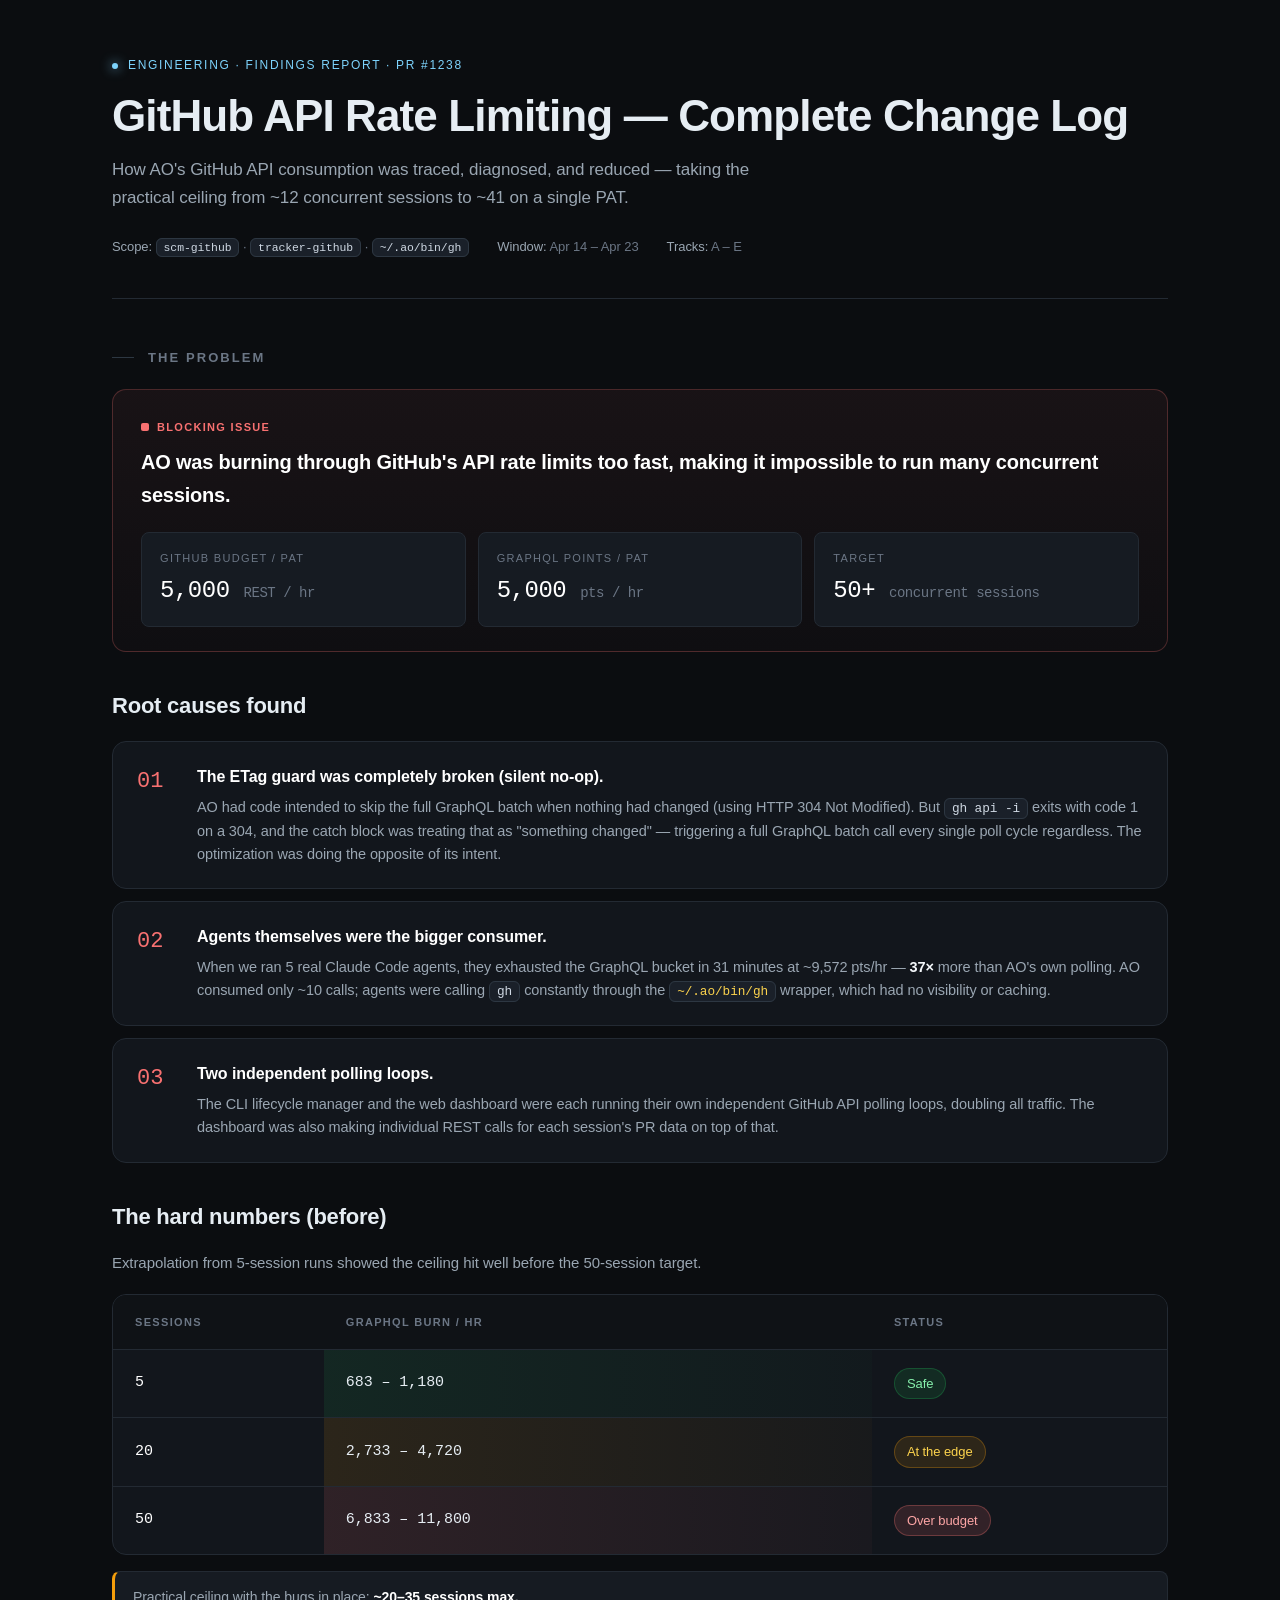
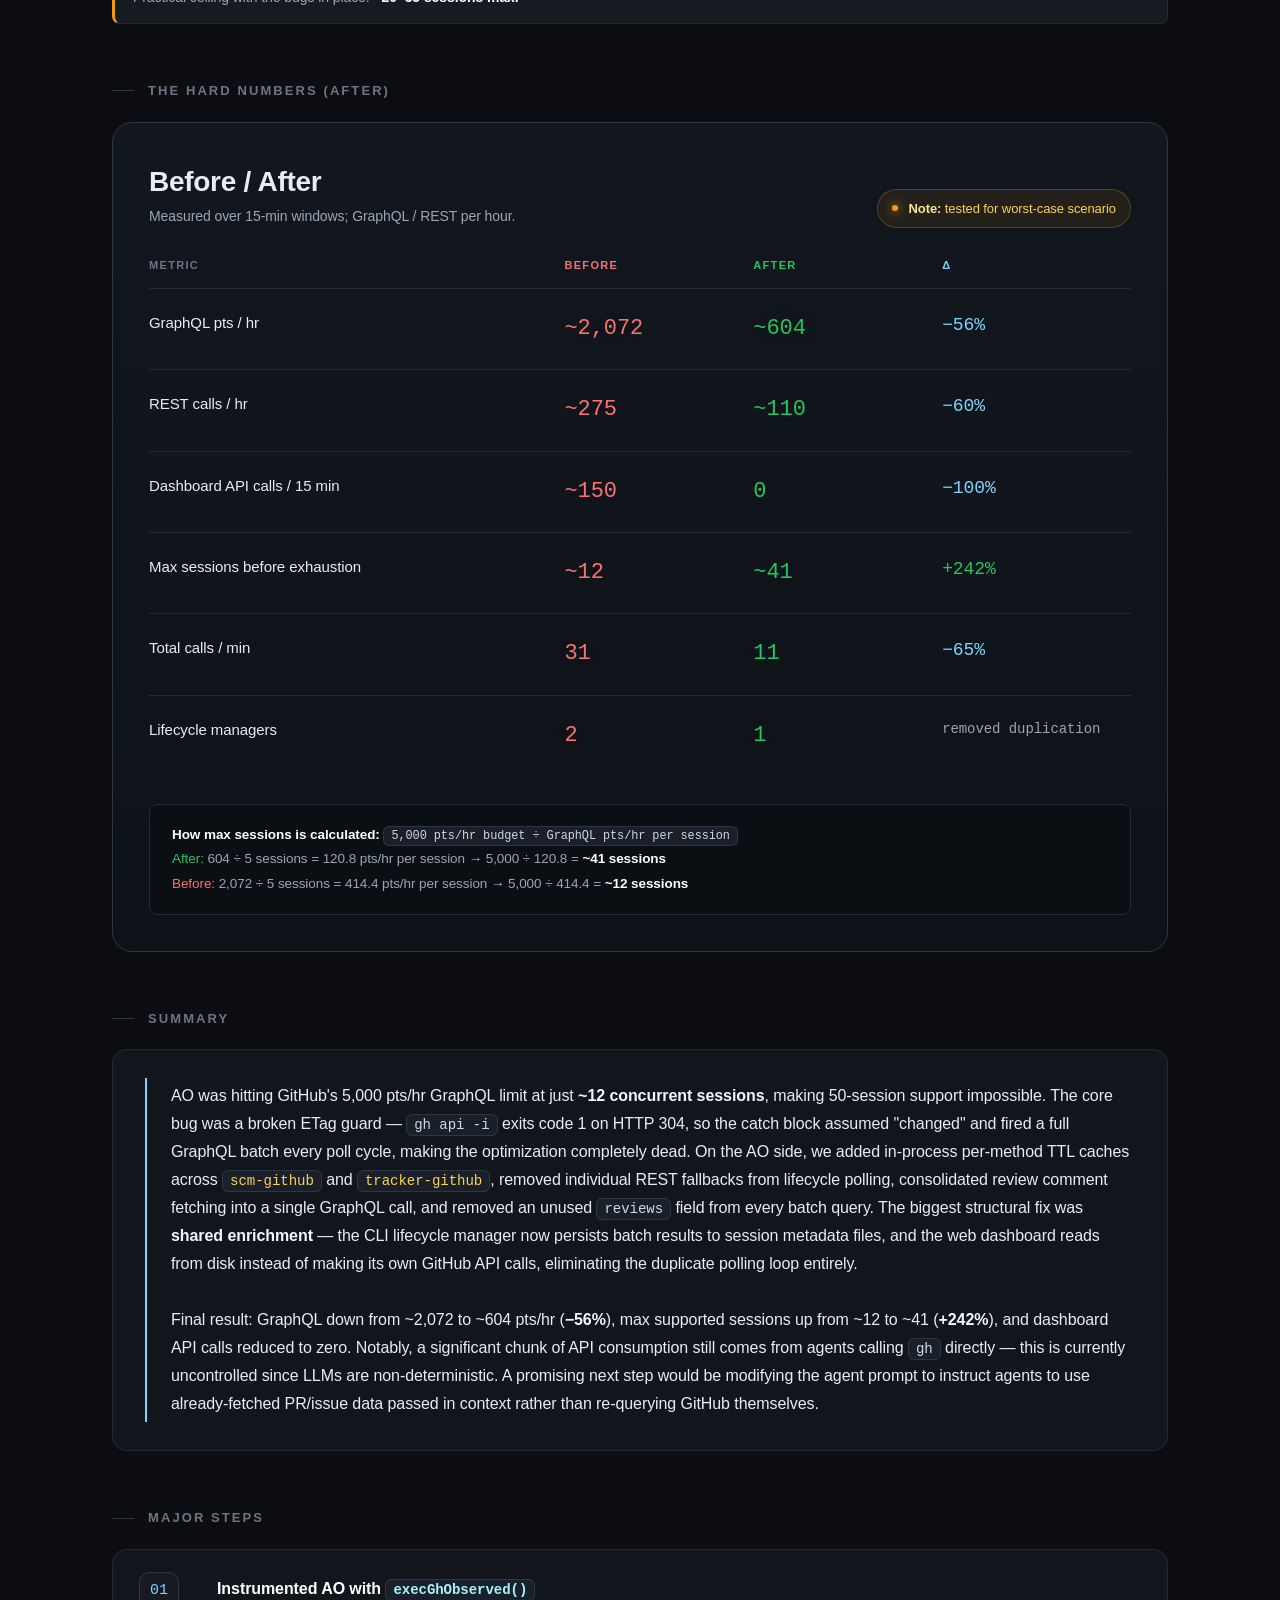
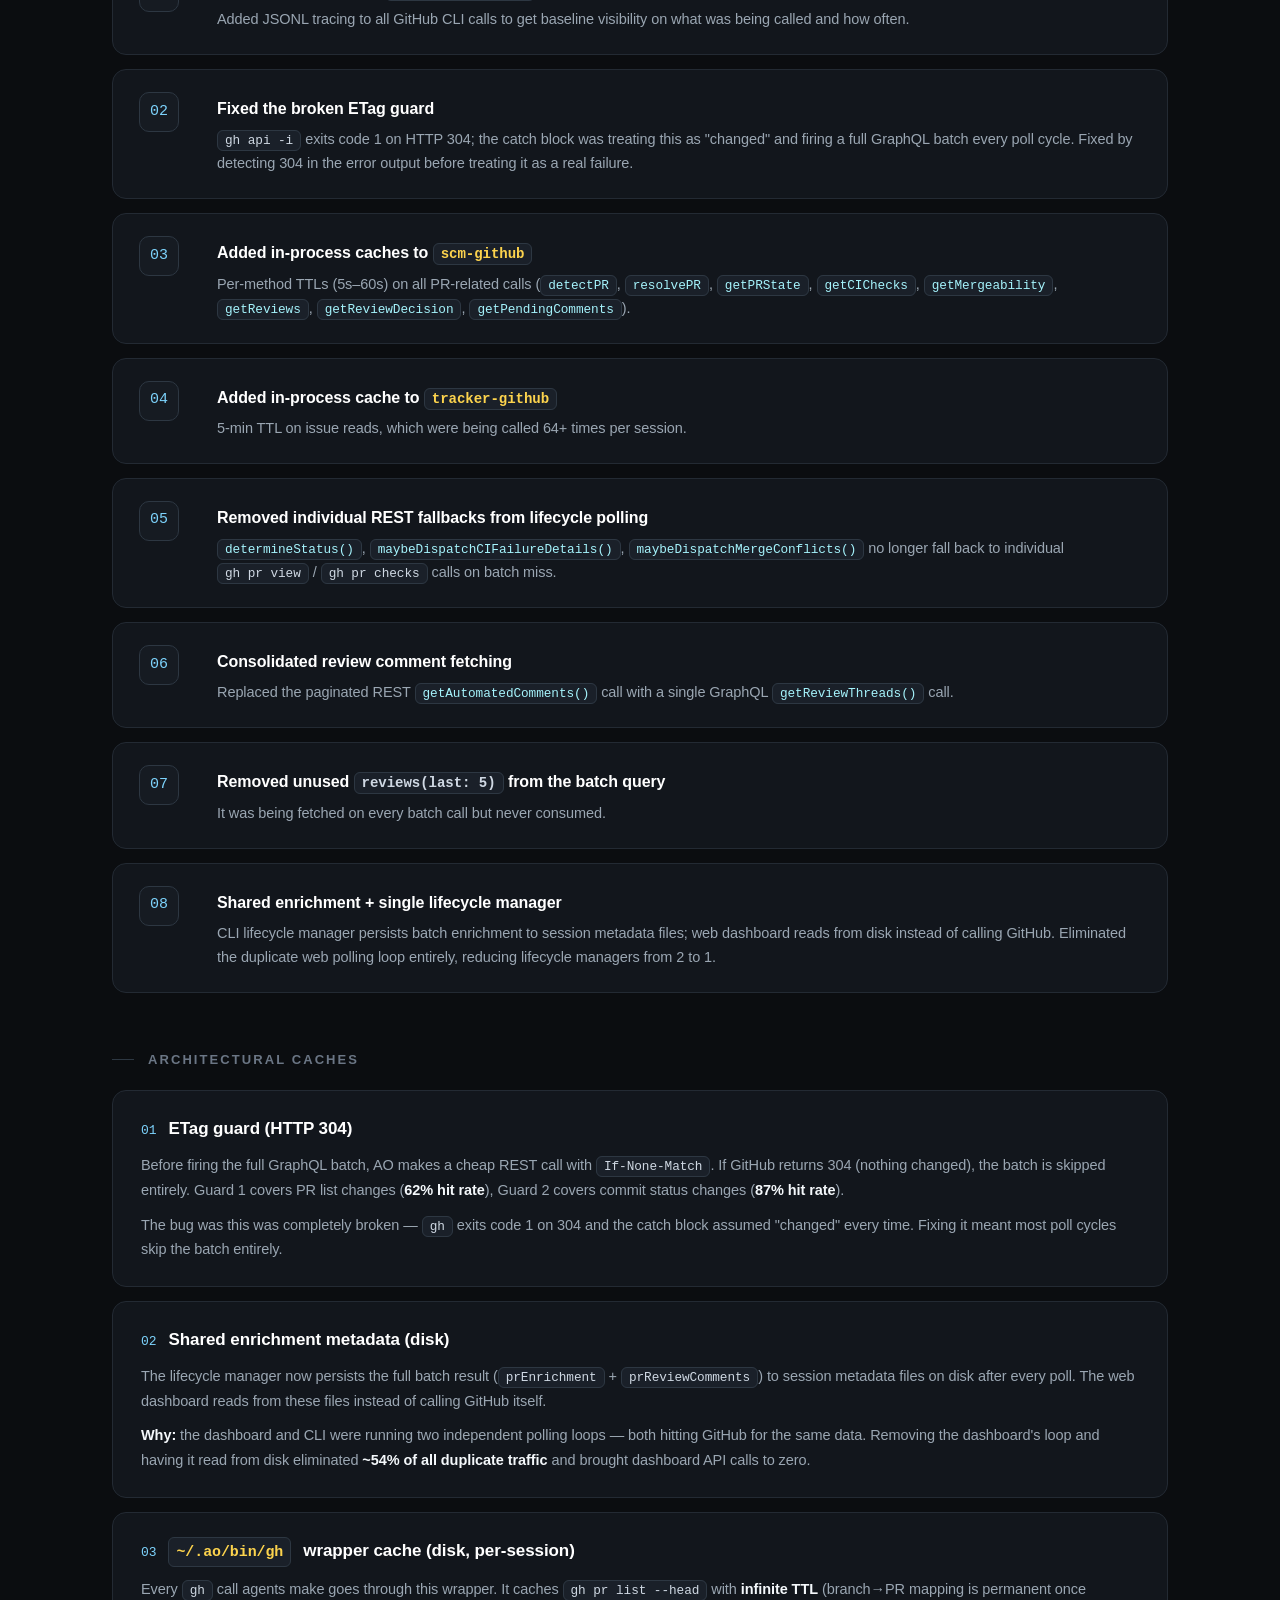
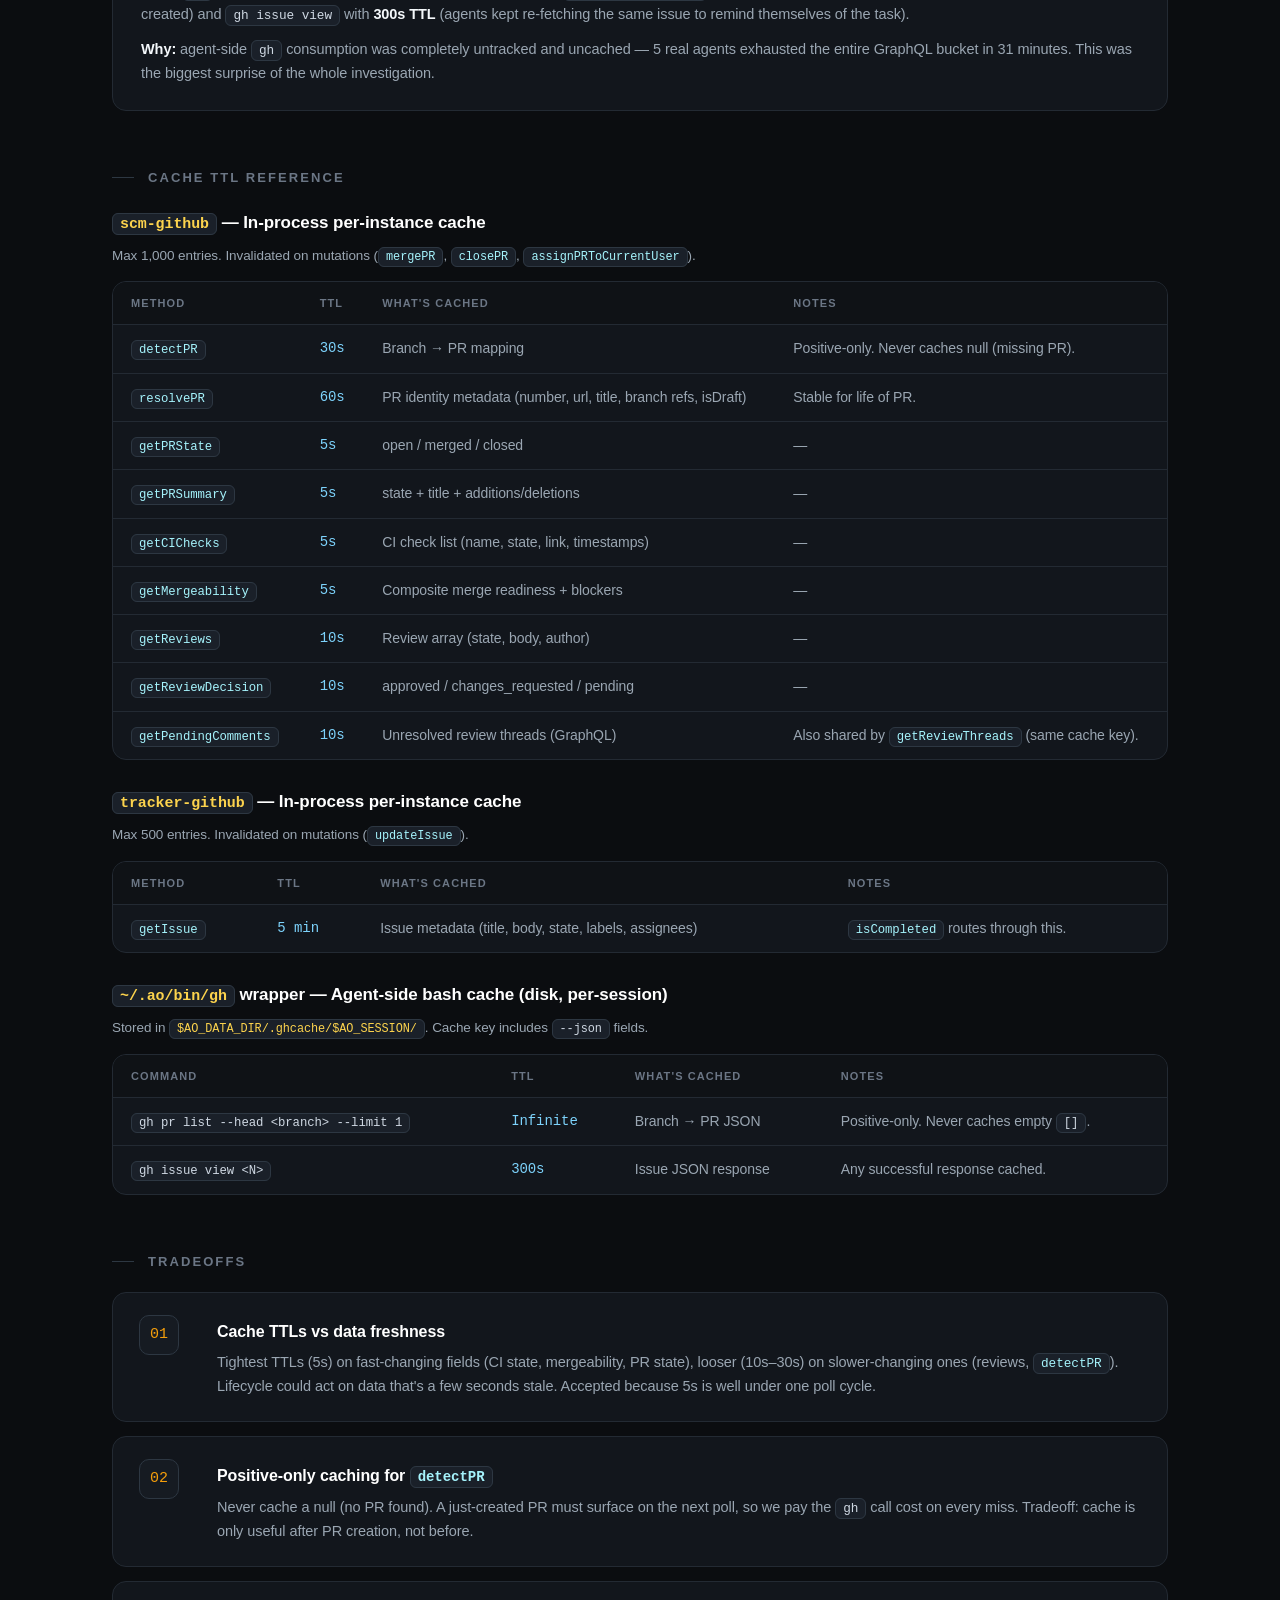
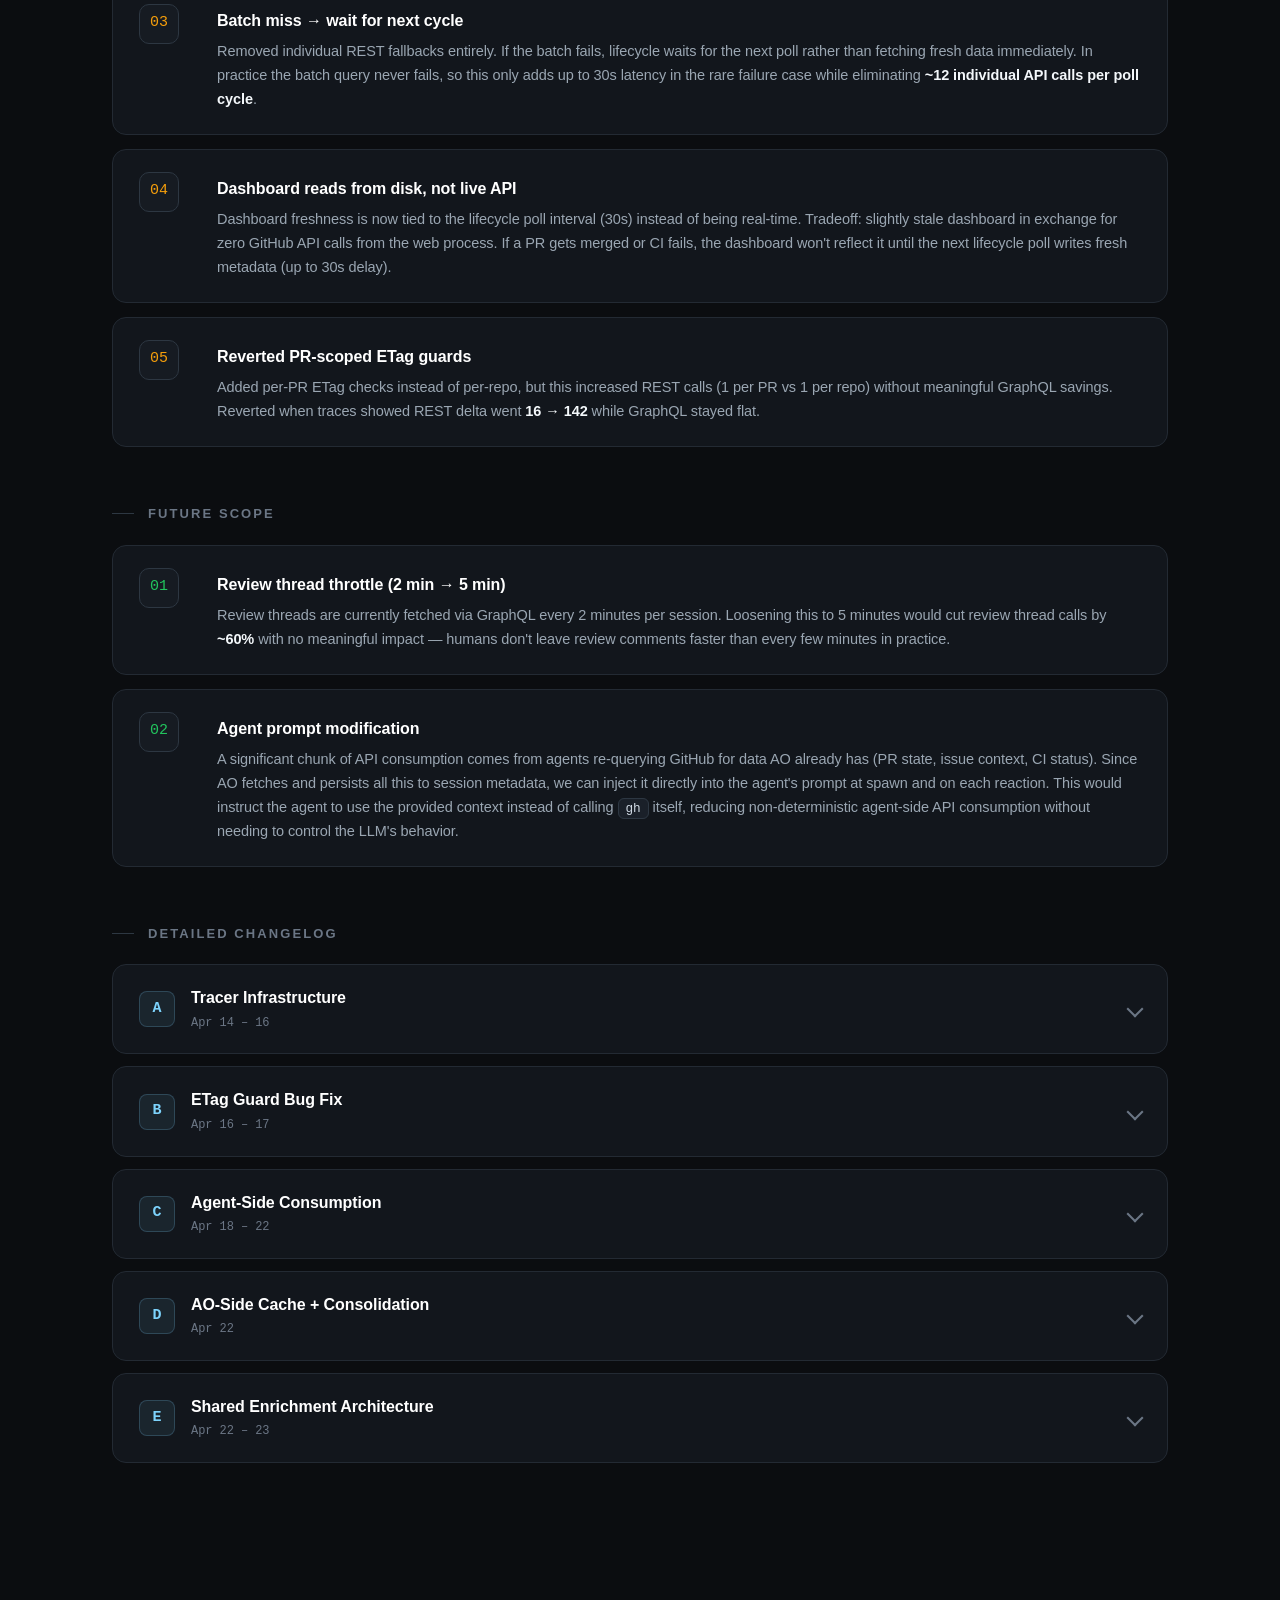
==== index.html @ 34c493cd "first blog-1" ====
<!DOCTYPE html>
<html>
<head>
  <meta charset="utf-8">
  <title>GitHub API Rate Limiting — Complete Change Log (PR #1238)</title>
  <style>
    * { margin: 0; padding: 0; box-sizing: border-box; }
    body { background: #0b0d10; display: flex; align-items: center; justify-content: center; min-height: 100vh; font-family: -apple-system, BlinkMacSystemFont, sans-serif; }
    #__bundler_loading { position: fixed; bottom: 20px; right: 20px; font: 13px/1.4 -apple-system, BlinkMacSystemFont, sans-serif; color: #666; background: #fff; padding: 8px 14px; border-radius: 8px; box-shadow: 0 1px 4px rgba(0,0,0,0.12); z-index: 10000; }
    #__bundler_thumbnail { position: fixed; inset: 0; width: 100%; height: 100%; display: flex; align-items: center; justify-content: center; background: #0b0d10; z-index: 9999; }
    #__bundler_thumbnail svg { width: 100%; height: 100%; object-fit: contain; }
    #__bundler_placeholder { color: #999; font-size: 14px; }
  </style>
  <noscript>
    <style>#__bundler_loading { display: none; }</style>
    <div style="position:fixed;bottom:12px;left:12px;font:13px/1.4 -apple-system,BlinkMacSystemFont,sans-serif;color:#999;background:rgba(255,255,255,0.9);padding:6px 12px;border-radius:6px;box-shadow:0 1px 4px rgba(0,0,0,0.08);z-index:10000;">
      This page requires JavaScript to display.
    </div>
  </noscript>
</head>
<body>
  <div id="__bundler_thumbnail">
  <svg viewBox="0 0 1200 800" xmlns="http://www.w3.org/2000/svg">
    <rect width="1200" height="800" fill="#0b0d10"></rect>
    <g transform="translate(600 400)">
      <circle r="160" fill="none" stroke="#7dd3fc" stroke-width="3" opacity="0.35"></circle>
      <circle r="110" fill="none" stroke="#7dd3fc" stroke-width="3" opacity="0.6"></circle>
      <text x="0" y="-10" text-anchor="middle" font-family="ui-monospace, monospace" font-size="52" fill="#f87171" font-weight="600">2,072</text>
      <text x="0" y="20" text-anchor="middle" font-family="ui-monospace, monospace" font-size="18" fill="#9aa6b2">→</text>
      <text x="0" y="60" text-anchor="middle" font-family="ui-monospace, monospace" font-size="52" fill="#22c55e" font-weight="600">604</text>
    </g>
  </svg>
</div>
  <div id="__bundler_loading">Unpacking...</div>

  <script>
    
document.addEventListener('DOMContentLoaded', async function() {
  const loading = document.getElementById('__bundler_loading');
  function setStatus(msg) { if (loading) loading.textContent = msg; }

  // Error sink persists across replaceWith since it's on window, not the DOM.
  window.addEventListener('error', function(e) {
    var p = document.body || document.documentElement;
    var d = document.getElementById('__bundler_err') || p.appendChild(document.createElement('div'));
    d.id = '__bundler_err';
    d.style.cssText = 'position:fixed;bottom:12px;left:12px;right:12px;font:12px/1.4 ui-monospace,monospace;background:#2a1215;color:#ff8a80;padding:10px 14px;border-radius:8px;border:1px solid #5c2b2e;z-index:99999;white-space:pre-wrap;max-height:40vh;overflow:auto';
    d.textContent = (d.textContent ? d.textContent + String.fromCharCode(10) : '') +
      '[bundle] ' + (e.message || e.type) +
      (e.filename ? ' (' + e.filename.slice(0, 60) + ':' + e.lineno + ')' : '');
  }, true);

  try {
    const manifestEl = document.querySelector('script[type="__bundler/manifest"]');
    const templateEl = document.querySelector('script[type="__bundler/template"]');
    if (!manifestEl || !templateEl) {
      setStatus('Error: missing bundle data');
      console.error('[bundler] Missing script tags — manifestEl:', !!manifestEl, 'templateEl:', !!templateEl);
      return;
    }

    const manifest = JSON.parse(manifestEl.textContent);
    let template = JSON.parse(templateEl.textContent);

    const uuids = Object.keys(manifest);
    setStatus('Unpacking ' + uuids.length + ' assets...');

    const blobUrls = {};
    await Promise.all(uuids.map(async (uuid) => {
      const entry = manifest[uuid];
      try {
        const binaryStr = atob(entry.data);
        const bytes = new Uint8Array(binaryStr.length);
        for (let i = 0; i < binaryStr.length; i++) bytes[i] = binaryStr.charCodeAt(i);

        let finalBytes = bytes;
        if (entry.compressed) {
          if (typeof DecompressionStream !== 'undefined') {
            const ds = new DecompressionStream('gzip');
            const writer = ds.writable.getWriter();
            const reader = ds.readable.getReader();
            writer.write(bytes);
            writer.close();
            const chunks = [];
            let totalLen = 0;
            while (true) {
              const { done, value } = await reader.read();
              if (done) break;
              chunks.push(value);
              totalLen += value.length;
            }
            finalBytes = new Uint8Array(totalLen);
            let offset = 0;
            for (const chunk of chunks) { finalBytes.set(chunk, offset); offset += chunk.length; }
          } else {
            console.warn('DecompressionStream not available, asset ' + uuid + ' may not render');
          }
        }

        blobUrls[uuid] = URL.createObjectURL(new Blob([finalBytes], { type: entry.mime }));
      } catch (err) {
        console.error('Failed to decode asset ' + uuid + ':', err);
        blobUrls[uuid] = URL.createObjectURL(new Blob([], { type: entry.mime }));
      }
    }));

    const extResEl = document.querySelector('script[type="__bundler/ext_resources"]');
    const extResources = extResEl ? JSON.parse(extResEl.textContent) : [];
    const resourceMap = {};
    for (const entry of extResources) {
      if (blobUrls[entry.uuid]) resourceMap[entry.id] = blobUrls[entry.uuid];
    }

    setStatus('Rendering...');
    for (const uuid of uuids) template = template.split(uuid).join(blobUrls[uuid]);

    // Strip integrity + crossorigin — blob URLs from a file:// document inherit
    // a null origin, so crossorigin forces a CORS fetch that SRI then rejects.
    // The manifest bytes are ours; SRI protects against CDN compromise, not this.
    template = template.replace(/\s+integrity="[^"]*"/gi, '').replace(/\s+crossorigin="[^"]*"/gi, '');

    const resourceScript = '<script>window.__resources = ' +
      JSON.stringify(resourceMap).split('</' + 'script>').join('<\\/' + 'script>') +
      ';</' + 'script>';
    // Inject after <head> so the DOCTYPE stays first; prepending the script
    // would push the parser into quirks mode. DOMParser always emits a <head>
    // (synthesizing one if the source HTML omitted it) but may carry
    // attributes through, so match the full opening tag. slice() rather than
    // replace() keeps us clear of $-pattern substitution in resourceScript.
    const headOpen = template.match(/<head[^>]*>/i);
    if (headOpen) {
      const i = headOpen.index + headOpen[0].length;
      template = template.slice(0, i) + resourceScript + template.slice(i);
    }

    // Parse the template and swap the root element. Scripts inserted via
    // DOMParser/replaceWith are inert per spec — re-create each with
    // createElement so they execute, awaiting onload for src scripts to
    // preserve ordering (React before ReactDOM before Babel before text/babel).
    const doc = new DOMParser().parseFromString(template, 'text/html');
    document.documentElement.replaceWith(doc.documentElement);
    const dead = Array.from(document.scripts);
    for (const old of dead) {
      const s = document.createElement('script');
      for (const a of old.attributes) s.setAttribute(a.name, a.value);
      s.textContent = old.textContent;
      // text/babel scripts with a src: fetch and inline. transformScriptTags
      // does XHR against the src, but blob:null/ from a file:// origin is
      // silently dropped. Inlining makes it a plain inline babel script,
      // which transformScriptTags handles unconditionally.
      if ((s.type === 'text/babel' || s.type === 'text/jsx') && s.src) {
        const r = await fetch(s.src);
        s.textContent = await r.text();
        s.removeAttribute('src');
      }
      const p = s.src ? new Promise(function(r) { s.onload = s.onerror = r; }) : null;
      old.replaceWith(s);
      if (p) await p;
    }
    // Babel standalone auto-transforms type=text/babel on DOMContentLoaded,
    // which fired before we swapped the document. Trigger manually if present.
    if (window.Babel && typeof window.Babel.transformScriptTags === 'function') {
      window.Babel.transformScriptTags();
    }
  } catch (err) {
    setStatus('Error unpacking: ' + err.message);
    console.error('Bundle unpack error:', err);
  }
});

  </script>

  <script type="__bundler/manifest">
{}
  </script>

  <script type="__bundler/ext_resources">
[]
  </script>

  <script type="__bundler/template">
"<!DOCTYPE html>\n<html lang=\"en\"><head>\n<meta charset=\"utf-8\">\n<meta name=\"viewport\" content=\"width=device-width, initial-scale=1\">\n<title>GitHub API Rate Limiting — Complete Change Log (PR #1238)<\u002Ftitle>\n\n<style>\n  :root {\n    --bg: #0b0d10;\n    --bg-2: #0f1216;\n    --panel: #12161c;\n    --panel-2: #161b22;\n    --line: #232a33;\n    --line-2: #2d3742;\n    --ink: #e6edf3;\n    --ink-dim: #9aa6b2;\n    --ink-faint: #6b7685;\n    --accent: #7dd3fc;          /* cool cyan for structure */\n    --accent-dim: #38bdf8;\n    --good: #22c55e;\n    --good-soft: #14532d;\n    --good-bg: rgba(34, 197, 94, 0.08);\n    --bad: #f87171;\n    --bad-soft: #7f1d1d;\n    --bad-bg: rgba(248, 113, 113, 0.08);\n    --warn: #f59e0b;\n    --radius: 14px;\n    --radius-sm: 8px;\n  }\n\n  * { box-sizing: border-box; }\n  html, body { background: var(--bg); color: var(--ink); }\n  body {\n    margin: 0;\n    font: 15px/1.65 -apple-system, BlinkMacSystemFont, \"Helvetica Neue\", Helvetica, Arial, sans-serif;\n    -webkit-font-smoothing: antialiased;\n    text-rendering: optimizeLegibility;\n    letter-spacing: -0.005em;\n  }\n\n  .mono, code, kbd, pre { font-family: ui-monospace, SFMono-Regular, \"SF Mono\", Menlo, Consolas, \"Liberation Mono\", monospace; }\n\n  /* -------- Layout -------- */\n  .wrap { max-width: 1120px; margin: 0 auto; padding: 56px 32px 96px; }\n\n  /* -------- Header -------- */\n  header.doc {\n    border-bottom: 1px solid var(--line);\n    padding-bottom: 40px;\n    margin-bottom: 48px;\n  }\n  .eyebrow {\n    font-size: 12px; letter-spacing: 0.14em; text-transform: uppercase;\n    color: var(--accent); margin-bottom: 16px;\n    display: flex; gap: 10px; align-items: center;\n  }\n  .eyebrow .dot {\n    width: 6px; height: 6px; border-radius: 50%; background: var(--accent);\n    box-shadow: 0 0 12px var(--accent);\n  }\n  h1 {\n    font-size: 44px; line-height: 1.1; margin: 0 0 16px;\n    font-weight: 600; letter-spacing: -0.02em;\n    text-wrap: balance;\n  }\n  .sub {\n    color: var(--ink-dim); font-size: 17px; max-width: 72ch;\n    text-wrap: pretty;\n  }\n  .meta-row {\n    display: flex; flex-wrap: wrap; gap: 20px 28px; margin-top: 24px;\n    font-size: 13px; color: var(--ink-faint);\n  }\n  .meta-row span b { color: var(--ink-dim); font-weight: 500; }\n\n  /* -------- Section -------- */\n  section { margin-bottom: 56px; scroll-margin-top: 24px; }\n  h2 {\n    font-size: 13px; font-weight: 600; letter-spacing: 0.16em; text-transform: uppercase;\n    color: var(--ink-faint); margin: 0 0 20px;\n    display: flex; align-items: center; gap: 14px;\n  }\n  h2::before {\n    content: \"\"; width: 22px; height: 1px; background: var(--line-2);\n  }\n  h3 {\n    font-size: 22px; font-weight: 600; margin: 0 0 12px;\n    letter-spacing: -0.01em;\n  }\n\n  .card {\n    background: var(--panel);\n    border: 1px solid var(--line);\n    border-radius: var(--radius);\n    padding: 28px 32px;\n  }\n  .card + .card { margin-top: 16px; }\n\n  p { margin: 0 0 12px; color: var(--ink); }\n  p.lead { font-size: 17px; color: var(--ink); }\n  p.dim { color: var(--ink-dim); }\n\n  /* -------- Code / pill styles -------- */\n  code {\n    background: #1a2029;\n    border: 1px solid var(--line-2);\n    color: #cfd8e3;\n    padding: 2px 7px;\n    border-radius: 6px;\n    font-size: 0.88em;\n    white-space: nowrap;\n  }\n  /* strong method-ish pill (starts with letters + parens or paths) */\n  code.pill-path { color: #fcd34d; }\n  code.pill-method { color: #a5f3fc; }\n\n  strong { color: #f4f8fb; font-weight: 600; }\n\n  /* -------- Problem card intro -------- */\n  .alert {\n    background: linear-gradient(180deg, rgba(248,113,113,0.06), rgba(248,113,113,0.02));\n    border: 1px solid rgba(248,113,113,0.25);\n    border-radius: var(--radius);\n    padding: 24px 28px;\n    margin-bottom: 20px;\n  }\n  .alert .tag {\n    display: inline-flex; align-items: center; gap: 8px;\n    font-size: 11px; letter-spacing: 0.12em; text-transform: uppercase;\n    color: var(--bad); margin-bottom: 10px; font-weight: 600;\n  }\n  .alert .tag::before {\n    content: \"\"; width: 8px; height: 8px; border-radius: 2px; background: var(--bad);\n  }\n  .alert .big { font-size: 20px; font-weight: 600; color: #fff; margin: 0; letter-spacing: -0.01em; }\n\n  .quota-row {\n    display: grid; grid-template-columns: 1fr 1fr 1fr;\n    gap: 12px; margin-top: 20px;\n  }\n  .quota {\n    background: var(--panel-2); border: 1px solid var(--line);\n    border-radius: var(--radius-sm); padding: 16px 18px;\n  }\n  .quota .k { font-size: 11px; letter-spacing: 0.12em; text-transform: uppercase; color: var(--ink-faint); }\n  .quota .v { font-family: ui-monospace, monospace; font-size: 24px; font-weight: 500; color: #fff; margin-top: 4px; letter-spacing: -0.02em; }\n\n  /* -------- Root causes -------- */\n  .causes { display: grid; gap: 12px; }\n  .cause {\n    display: grid; grid-template-columns: 40px 1fr; gap: 20px;\n    padding: 22px 24px; background: var(--panel); border: 1px solid var(--line);\n    border-radius: var(--radius);\n  }\n  .cause .num {\n    font-family: ui-monospace, monospace;\n    font-size: 22px; color: var(--bad);\n    font-weight: 500;\n  }\n  .cause h4 { margin: 0 0 6px; font-size: 16px; color: #fff; font-weight: 600; letter-spacing: -0.005em; }\n  .cause p { color: var(--ink-dim); margin: 0; font-size: 14.5px; line-height: 1.6; }\n\n  /* -------- Before-hard-numbers gradient table -------- */\n  .sessions-table {\n    width: 100%;\n    border-collapse: separate;\n    border-spacing: 0;\n    background: var(--panel);\n    border: 1px solid var(--line);\n    border-radius: var(--radius);\n    overflow: hidden;\n  }\n  .sessions-table th, .sessions-table td {\n    padding: 18px 22px; text-align: left;\n    border-bottom: 1px solid var(--line);\n  }\n  .sessions-table tr:last-child td { border-bottom: 0; }\n  .sessions-table th {\n    font-size: 11px; letter-spacing: 0.12em; text-transform: uppercase;\n    color: var(--ink-faint); font-weight: 600; background: var(--bg-2);\n  }\n  .sessions-table td { font-family: ui-monospace, monospace; font-size: 15px; }\n  .sessions-table td:first-child { color: #fff; font-weight: 500; }\n  .sessions-table .status {\n    font-family: -apple-system, \"Helvetica Neue\", Arial, sans-serif;\n    display: inline-flex; align-items: center; gap: 8px;\n    font-size: 13px; font-weight: 500;\n    padding: 4px 12px; border-radius: 999px;\n  }\n  .status.safe { background: rgba(34,197,94,0.12); color: #86efac; border: 1px solid rgba(34,197,94,0.25); }\n  .status.edge { background: rgba(245,158,11,0.12); color: #fcd34d; border: 1px solid rgba(245,158,11,0.28); }\n  .status.over { background: rgba(248,113,113,0.14); color: #fca5a5; border: 1px solid rgba(248,113,113,0.3); }\n\n  .gradient-row td:nth-child(2) {\n    position: relative;\n  }\n  .gradient-row td:nth-child(2)::before {\n    content: \"\"; position: absolute; inset: 0; opacity: 0.28;\n    pointer-events: none;\n  }\n  .gradient-row.r-safe td:nth-child(2)::before {\n    background: linear-gradient(90deg, rgba(34,197,94,0.35) 0%, rgba(34,197,94,0.08) 100%);\n  }\n  .gradient-row.r-edge td:nth-child(2)::before {\n    background: linear-gradient(90deg, rgba(245,158,11,0.4) 0%, rgba(245,158,11,0.1) 100%);\n  }\n  .gradient-row.r-over td:nth-child(2)::before {\n    background: linear-gradient(90deg, rgba(248,113,113,0.45) 0%, rgba(248,113,113,0.12) 100%);\n  }\n  .gradient-row td > span { position: relative; z-index: 1; }\n\n  .ceiling {\n    margin-top: 16px; padding: 14px 18px;\n    background: var(--panel-2); border: 1px solid var(--line);\n    border-left: 3px solid var(--warn);\n    border-radius: var(--radius-sm);\n    font-size: 14px; color: var(--ink-dim);\n  }\n  .ceiling b { color: #fff; }\n\n  /* -------- Hero metrics table -------- */\n  .hero {\n    background: linear-gradient(180deg, #12171f, #0e1218);\n    border: 1px solid var(--line-2);\n    border-radius: 20px;\n    padding: 36px;\n    position: relative;\n    overflow: hidden;\n  }\n  .hero::before {\n    content: \"\"; position: absolute;\n    top: -60%; right: -20%; width: 500px; height: 500px;\n    background: radial-gradient(circle, rgba(125,211,252,0.06), transparent 60%);\n    pointer-events: none;\n  }\n  .hero .hero-head {\n    display: flex; justify-content: space-between; align-items: flex-end;\n    flex-wrap: wrap; gap: 12px;\n    margin-bottom: 28px; position: relative;\n  }\n  .hero h3 { font-size: 28px; margin: 0; }\n  .hero .hero-sub { color: var(--ink-dim); font-size: 14px; margin: 0; }\n\n  .worst-case-note {\n    display: inline-flex; align-items: center; gap: 10px;\n    padding: 8px 14px;\n    background: rgba(245, 158, 11, 0.08);\n    border: 1px solid rgba(245, 158, 11, 0.25);\n    border-radius: 999px;\n    font-size: 13px; color: #fcd34d;\n  }\n  .worst-case-note b { color: #fde68a; font-weight: 600; }\n  .worst-case-note .wc-dot {\n    width: 6px; height: 6px; border-radius: 50%;\n    background: var(--warn); box-shadow: 0 0 10px var(--warn);\n  }\n\n  .metrics {\n    display: grid;\n    grid-template-columns: 2.2fr 1fr 1fr 1fr;\n    gap: 0;\n    position: relative;\n  }\n  .metrics .col-head {\n    font-size: 11px; letter-spacing: 0.12em; text-transform: uppercase;\n    color: var(--ink-faint); padding: 0 0 14px;\n    border-bottom: 1px solid var(--line);\n    font-weight: 600;\n  }\n  .metrics .col-head.before { color: var(--bad); }\n  .metrics .col-head.after  { color: var(--good); }\n  .metrics .col-head.delta  { color: var(--accent); }\n  .metrics .col-head.label  { color: var(--ink-faint); }\n\n  .metrics .cell {\n    padding: 22px 16px 22px 0;\n    border-bottom: 1px solid var(--line);\n    font-family: ui-monospace, monospace;\n  }\n  .metrics .cell.label {\n    font-family: -apple-system, \"Helvetica Neue\", Arial, sans-serif;\n    color: var(--ink); font-size: 15px; font-weight: 500;\n    padding-right: 24px;\n  }\n  .metrics .cell.before {\n    color: var(--bad); font-size: 22px; font-variant-numeric: tabular-nums;\n    text-shadow: 0 0 24px rgba(248,113,113,0.12);\n  }\n  .metrics .cell.after {\n    color: var(--good); font-size: 22px; font-variant-numeric: tabular-nums;\n    text-shadow: 0 0 24px rgba(34,197,94,0.12);\n  }\n  .metrics .cell.delta {\n    color: var(--accent); font-size: 18px; font-weight: 500;\n    font-variant-numeric: tabular-nums;\n  }\n  .metrics .cell.delta.up { color: var(--good); }\n  .metrics .cell.delta.down { color: var(--accent); }\n\n  .metrics .row-last .cell { border-bottom: 0; }\n\n  .calc-box {\n    margin-top: 28px;\n    background: rgba(0,0,0,0.25);\n    border: 1px solid var(--line);\n    border-radius: var(--radius-sm);\n    padding: 18px 22px;\n    font-size: 13.5px; color: var(--ink-dim);\n    line-height: 1.8;\n  }\n  .calc-box b { color: #fff; font-weight: 600; }\n  .calc-box .arrow { color: var(--accent); }\n\n  /* -------- Summary -------- */\n  .summary {\n    border-left: 2px solid var(--accent);\n    padding: 4px 0 4px 24px;\n    color: var(--ink);\n    font-size: 16px;\n    line-height: 1.75;\n  }\n\n  /* -------- Step cards -------- */\n  .steps { display: grid; gap: 14px; counter-reset: step; }\n  .step {\n    display: grid; grid-template-columns: 56px 1fr; gap: 22px;\n    background: var(--panel); border: 1px solid var(--line);\n    border-radius: var(--radius); padding: 22px 26px;\n    transition: border-color 0.15s;\n  }\n  .step:hover { border-color: var(--line-2); }\n  .step .badge {\n    counter-increment: step;\n    width: 40px; height: 40px; border-radius: 10px;\n    display: grid; place-items: center;\n    background: var(--panel-2);\n    border: 1px solid var(--line-2);\n    color: var(--accent);\n    font-family: ui-monospace, monospace;\n    font-size: 15px; font-weight: 500;\n  }\n  .step .badge::before { content: counter(step, decimal-leading-zero); }\n  .step h4 { margin: 4px 0 6px; font-size: 16px; font-weight: 600; color: #fff; letter-spacing: -0.005em; }\n  .step p { margin: 0; color: var(--ink-dim); font-size: 14.5px; line-height: 1.65; }\n\n  /* Tradeoffs variant — warning tint */\n  .steps.trade .step .badge { color: var(--warn); }\n  .steps.future .step .badge { color: var(--good); }\n\n  /* -------- Caches cards -------- */\n  .cache-grid { display: grid; gap: 14px; }\n  .cache-card {\n    background: var(--panel); border: 1px solid var(--line);\n    border-radius: var(--radius); padding: 24px 28px;\n  }\n  .cache-card h4 {\n    margin: 0 0 10px; font-size: 17px; font-weight: 600; color: #fff;\n    display: flex; gap: 12px; align-items: baseline;\n  }\n  .cache-card h4 .n {\n    font-family: ui-monospace, monospace; color: var(--accent);\n    font-size: 13px; font-weight: 500;\n  }\n  .cache-card p { color: var(--ink-dim); font-size: 14.5px; line-height: 1.7; margin: 0; }\n  .cache-card p + p { margin-top: 10px; }\n\n  /* -------- Reference tables -------- */\n  .ref-table {\n    width: 100%; border-collapse: separate; border-spacing: 0;\n    background: var(--panel); border: 1px solid var(--line);\n    border-radius: var(--radius); overflow: hidden;\n    font-size: 14px;\n  }\n  .ref-table th, .ref-table td {\n    padding: 12px 18px; text-align: left;\n    border-bottom: 1px solid var(--line);\n    vertical-align: top;\n  }\n  .ref-table tr:last-child td { border-bottom: 0; }\n  .ref-table th {\n    font-size: 11px; letter-spacing: 0.1em; text-transform: uppercase;\n    color: var(--ink-faint); font-weight: 600; background: var(--bg-2);\n  }\n  .ref-table td { color: var(--ink-dim); }\n  .ref-table td:first-child { color: #fff; }\n  .ref-table td.ttl { font-family: ui-monospace, monospace; color: var(--accent); white-space: nowrap; }\n\n  .ref-title {\n    display: flex; align-items: center; gap: 14px;\n    margin: 0 0 8px;\n  }\n  .ref-title h4 { margin: 0; font-size: 17px; font-weight: 600; color: #fff; }\n  .ref-title .hint { color: var(--ink-faint); font-size: 13px; }\n  .ref-block + .ref-block { margin-top: 28px; }\n  .ref-sub { color: var(--ink-dim); font-size: 13.5px; margin: 0 0 14px; }\n\n  /* -------- Collapsible changelog -------- */\n  .track {\n    background: var(--panel); border: 1px solid var(--line);\n    border-radius: var(--radius); overflow: hidden;\n  }\n  .track + .track { margin-top: 12px; }\n  .track summary {\n    list-style: none; cursor: pointer;\n    padding: 20px 26px;\n    display: flex; justify-content: space-between; align-items: center;\n    gap: 20px;\n    transition: background 0.15s;\n  }\n  .track summary::-webkit-details-marker { display: none; }\n  .track summary:hover { background: var(--panel-2); }\n  .track[open] summary { border-bottom: 1px solid var(--line); }\n\n  .track .t-left { display: flex; align-items: center; gap: 16px; min-width: 0; }\n  .track .letter {\n    width: 36px; height: 36px; border-radius: 8px;\n    display: grid; place-items: center;\n    background: rgba(125,211,252,0.08);\n    border: 1px solid rgba(125,211,252,0.2);\n    color: var(--accent);\n    font-family: ui-monospace, monospace; font-size: 15px; font-weight: 600;\n  }\n  .track .t-title { font-size: 16px; font-weight: 600; color: #fff; }\n  .track .t-date { font-family: ui-monospace, monospace; font-size: 12px; color: var(--ink-faint); margin-top: 2px; }\n  .track .caret {\n    width: 12px; height: 12px; border-right: 2px solid var(--ink-faint);\n    border-bottom: 2px solid var(--ink-faint); transform: rotate(45deg);\n    transition: transform 0.15s;\n    flex-shrink: 0;\n  }\n  .track[open] .caret { transform: rotate(-135deg); }\n\n  .track .body { padding: 8px 26px 26px; }\n  .track .body ol {\n    list-style: none; padding: 0; margin: 0; counter-reset: tstep;\n  }\n  .track .body ol > li {\n    counter-increment: tstep;\n    padding: 16px 0 16px 44px;\n    position: relative;\n    border-top: 1px solid var(--line);\n    color: var(--ink-dim);\n    font-size: 14.5px;\n    line-height: 1.65;\n  }\n  .track .body ol > li::before {\n    content: counter(tstep, decimal-leading-zero);\n    position: absolute; left: 0; top: 16px;\n    font-family: ui-monospace, monospace;\n    color: var(--ink-faint); font-size: 12px;\n    letter-spacing: 0.05em;\n  }\n  .track .body ol > li strong { color: #fff; }\n  .track .body ul.sub {\n    margin: 10px 0 0; padding: 0 0 0 18px;\n    list-style: none;\n  }\n  .track .body ul.sub li {\n    padding: 6px 0 6px 16px;\n    position: relative;\n    color: var(--ink-dim);\n    font-size: 14px;\n  }\n  .track .body ul.sub li::before {\n    content: \"\"; position: absolute; left: 0; top: 16px;\n    width: 8px; height: 1px; background: var(--line-2);\n  }\n  .track .body .result {\n    margin-top: 8px; padding: 10px 14px;\n    background: rgba(34,197,94,0.06);\n    border: 1px solid rgba(34,197,94,0.15);\n    border-left: 3px solid var(--good);\n    border-radius: 6px;\n    font-size: 13.5px; color: #bbf7d0;\n  }\n\n  /* -------- Footer divider between sections -------- */\n  .rule {\n    height: 1px; background: var(--line); margin: 56px 0;\n  }\n\n  /* -------- Responsive -------- */\n  @media (max-width: 820px) {\n    .wrap { padding: 32px 20px 60px; }\n    h1 { font-size: 32px; }\n    .metrics { grid-template-columns: 1fr 1fr; }\n    .metrics .col-head.label, .metrics .cell.label { grid-column: 1 / -1; padding-bottom: 8px; border-bottom: 0; font-weight: 600; font-size: 14px; color: var(--ink-faint); text-transform: uppercase; letter-spacing: 0.08em; }\n    .metrics .cell { padding: 14px 12px 14px 0; font-size: 18px !important; }\n    .quota-row { grid-template-columns: 1fr; }\n    .hero { padding: 24px; }\n  }\n  @media print {\n    body { background: #fff; color: #000; }\n    .track .body { display: block !important; }\n    details[open] { page-break-inside: avoid; }\n  }\n<\u002Fstyle>\n<\u002Fhead>\n<body>\n<div class=\"wrap\">\n\n  <header class=\"doc\">\n    <div class=\"eyebrow\"><span class=\"dot\"><\u002Fspan>Engineering · Findings report · PR #1238<\u002Fdiv>\n    <h1>GitHub API Rate Limiting — Complete Change Log<\u002Fh1>\n    <p class=\"sub\">How AO's GitHub API consumption was traced, diagnosed, and reduced — taking the practical ceiling from ~12 concurrent sessions to ~41 on a single PAT.<\u002Fp>\n    <div class=\"meta-row\">\n      <span><b>Scope:<\u002Fb> <code class=\"mono\">scm-github<\u002Fcode> · <code class=\"mono\">tracker-github<\u002Fcode> · <code class=\"mono\">~/.ao/bin/gh<\u002Fcode><\u002Fspan>\n      <span><b>Window:<\u002Fb> Apr 14 – Apr 23<\u002Fspan>\n      <span><b>Tracks:<\u002Fb> A – E<\u002Fspan>\n    <\u002Fdiv>\n  <\u002Fheader>\n\n  <!-- ============ PROBLEM ============ -->\n  <section>\n    <h2>The Problem<\u002Fh2>\n\n    <div class=\"alert\">\n      <div class=\"tag\">Blocking issue<\u002Fdiv>\n      <p class=\"big\">AO was burning through GitHub's API rate limits too fast, making it impossible to run many concurrent sessions.<\u002Fp>\n      <div class=\"quota-row\">\n        <div class=\"quota\"><div class=\"k\">GitHub budget / PAT<\u002Fdiv><div class=\"v\">5,000 <span style=\"color:var(--ink-faint);font-size:14px;\">REST / hr<\u002Fspan><\u002Fdiv><\u002Fdiv>\n        <div class=\"quota\"><div class=\"k\">GraphQL points / PAT<\u002Fdiv><div class=\"v\">5,000 <span style=\"color:var(--ink-faint);font-size:14px;\">pts / hr<\u002Fspan><\u002Fdiv><\u002Fdiv>\n        <div class=\"quota\"><div class=\"k\">Target<\u002Fdiv><div class=\"v\">50+ <span style=\"color:var(--ink-faint);font-size:14px;\">concurrent sessions<\u002Fspan><\u002Fdiv><\u002Fdiv>\n      <\u002Fdiv>\n    <\u002Fdiv>\n\n    <h3 style=\"margin: 36px 0 16px;\">Root causes found<\u002Fh3>\n    <div class=\"causes\">\n      <div class=\"cause\">\n        <div class=\"num\">01<\u002Fdiv>\n        <div>\n          <h4>The ETag guard was completely broken (silent no-op).<\u002Fh4>\n          <p>AO had code intended to skip the full GraphQL batch when nothing had changed (using HTTP 304 Not Modified). But <code>gh api -i<\u002Fcode> exits with code 1 on a 304, and the catch block was treating that as \"something changed\" — triggering a full GraphQL batch call every single poll cycle regardless. The optimization was doing the opposite of its intent.<\u002Fp>\n        <\u002Fdiv>\n      <\u002Fdiv>\n      <div class=\"cause\">\n        <div class=\"num\">02<\u002Fdiv>\n        <div>\n          <h4>Agents themselves were the bigger consumer.<\u002Fh4>\n          <p>When we ran 5 real Claude Code agents, they exhausted the GraphQL bucket in 31 minutes at ~9,572 pts/hr — <strong>37×<\u002Fstrong> more than AO's own polling. AO consumed only ~10 calls; agents were calling <code>gh<\u002Fcode> constantly through the <code class=\"pill-path\">~/.ao/bin/gh<\u002Fcode> wrapper, which had no visibility or caching.<\u002Fp>\n        <\u002Fdiv>\n      <\u002Fdiv>\n      <div class=\"cause\">\n        <div class=\"num\">03<\u002Fdiv>\n        <div>\n          <h4>Two independent polling loops.<\u002Fh4>\n          <p>The CLI lifecycle manager and the web dashboard were each running their own independent GitHub API polling loops, doubling all traffic. The dashboard was also making individual REST calls for each session's PR data on top of that.<\u002Fp>\n        <\u002Fdiv>\n      <\u002Fdiv>\n    <\u002Fdiv>\n\n    <h3 style=\"margin: 36px 0 16px;\">The hard numbers (before)<\u002Fh3>\n    <p class=\"dim\" style=\"margin-bottom:18px;\">Extrapolation from 5-session runs showed the ceiling hit well before the 50-session target.<\u002Fp>\n\n    <table class=\"sessions-table\">\n      <thead>\n        <tr>\n          <th style=\"width: 20%;\">Sessions<\u002Fth>\n          <th style=\"width: 52%;\">GraphQL burn / hr<\u002Fth>\n          <th style=\"width: 28%;\">Status<\u002Fth>\n        <\u002Ftr>\n      <\u002Fthead>\n      <tbody>\n        <tr class=\"gradient-row r-safe\">\n          <td>5<\u002Ftd>\n          <td><span>683 – 1,180<\u002Fspan><\u002Ftd>\n          <td><span class=\"status safe\">Safe<\u002Fspan><\u002Ftd>\n        <\u002Ftr>\n        <tr class=\"gradient-row r-edge\">\n          <td>20<\u002Ftd>\n          <td><span>2,733 – 4,720<\u002Fspan><\u002Ftd>\n          <td><span class=\"status edge\">At the edge<\u002Fspan><\u002Ftd>\n        <\u002Ftr>\n        <tr class=\"gradient-row r-over\">\n          <td>50<\u002Ftd>\n          <td><span>6,833 – 11,800<\u002Fspan><\u002Ftd>\n          <td><span class=\"status over\">Over budget<\u002Fspan><\u002Ftd>\n        <\u002Ftr>\n      <\u002Ftbody>\n    <\u002Ftable>\n\n    <div class=\"ceiling\">Practical ceiling with the bugs in place: <b>~20–35 sessions max.<\u002Fb><\u002Fdiv>\n  <\u002Fsection>\n\n  <!-- ============ HERO: BEFORE / AFTER ============ -->\n  <section>\n    <h2>The hard numbers (after)<\u002Fh2>\n\n    <div class=\"hero\">\n      <div class=\"hero-head\">\n        <div>\n          <h3>Before / After<\u002Fh3>\n          <p class=\"hero-sub\">Measured over 15-min windows; GraphQL / REST per hour.<\u002Fp>\n        <\u002Fdiv>\n        <div class=\"worst-case-note\">\n          <span class=\"wc-dot\"><\u002Fspan>\n          <span><b>Note:<\u002Fb> tested for worst-case scenario<\u002Fspan>\n        <\u002Fdiv>\n      <\u002Fdiv>\n\n      <div class=\"metrics\">\n        <div class=\"col-head label\">Metric<\u002Fdiv>\n        <div class=\"col-head before\">Before<\u002Fdiv>\n        <div class=\"col-head after\">After<\u002Fdiv>\n        <div class=\"col-head delta\">Δ<\u002Fdiv>\n\n        <div class=\"cell label\">GraphQL pts / hr<\u002Fdiv>\n        <div class=\"cell before\">~2,072<\u002Fdiv>\n        <div class=\"cell after\">~604<\u002Fdiv>\n        <div class=\"cell delta\">−56%<\u002Fdiv>\n\n        <div class=\"cell label\">REST calls / hr<\u002Fdiv>\n        <div class=\"cell before\">~275<\u002Fdiv>\n        <div class=\"cell after\">~110<\u002Fdiv>\n        <div class=\"cell delta\">−60%<\u002Fdiv>\n\n        <div class=\"cell label\">Dashboard API calls / 15 min<\u002Fdiv>\n        <div class=\"cell before\">~150<\u002Fdiv>\n        <div class=\"cell after\">0<\u002Fdiv>\n        <div class=\"cell delta\">−100%<\u002Fdiv>\n\n        <div class=\"cell label\">Max sessions before exhaustion<\u002Fdiv>\n        <div class=\"cell before\">~12<\u002Fdiv>\n        <div class=\"cell after\">~41<\u002Fdiv>\n        <div class=\"cell delta up\">+242%<\u002Fdiv>\n\n        <div class=\"cell label\">Total calls / min<\u002Fdiv>\n        <div class=\"cell before\">31<\u002Fdiv>\n        <div class=\"cell after\">11<\u002Fdiv>\n        <div class=\"cell delta\">−65%<\u002Fdiv>\n\n        <div class=\"row-last\" style=\"display:contents;\">\n          <div class=\"cell label row-last\">Lifecycle managers<\u002Fdiv>\n          <div class=\"cell before row-last\">2<\u002Fdiv>\n          <div class=\"cell after row-last\">1<\u002Fdiv>\n          <div class=\"cell delta row-last\" style=\"color: var(--ink-dim); font-size: 14px;\">removed duplication<\u002Fdiv>\n        <\u002Fdiv>\n      <\u002Fdiv>\n\n      <div class=\"calc-box\">\n        <b>How max sessions is calculated:<\u002Fb> <code>5,000 pts/hr budget ÷ GraphQL pts/hr per session<\u002Fcode><br>\n        <span style=\"color: var(--good);\">After:<\u002Fspan> 604 ÷ 5 sessions = 120.8 pts/hr per session <span class=\"arrow\">→<\u002Fspan> 5,000 ÷ 120.8 = <b>~41 sessions<\u002Fb><br>\n        <span style=\"color: var(--bad);\">Before:<\u002Fspan> 2,072 ÷ 5 sessions = 414.4 pts/hr per session <span class=\"arrow\">→<\u002Fspan> 5,000 ÷ 414.4 = <b>~12 sessions<\u002Fb>\n      <\u002Fdiv>\n    <\u002Fdiv>\n  <\u002Fsection>\n\n  <!-- ============ SUMMARY ============ -->\n  <section>\n    <h2>Summary<\u002Fh2>\n    <div class=\"card\">\n      <div class=\"summary\">\n        AO was hitting GitHub's 5,000 pts/hr GraphQL limit at just <strong>~12 concurrent sessions<\u002Fstrong>, making 50-session support impossible. The core bug was a broken ETag guard — <code>gh api -i<\u002Fcode> exits code 1 on HTTP 304, so the catch block assumed \"changed\" and fired a full GraphQL batch every poll cycle, making the optimization completely dead. On the AO side, we added in-process per-method TTL caches across <code class=\"pill-path\">scm-github<\u002Fcode> and <code class=\"pill-path\">tracker-github<\u002Fcode>, removed individual REST fallbacks from lifecycle polling, consolidated review comment fetching into a single GraphQL call, and removed an unused <code>reviews<\u002Fcode> field from every batch query. The biggest structural fix was <strong>shared enrichment<\u002Fstrong> — the CLI lifecycle manager now persists batch results to session metadata files, and the web dashboard reads from disk instead of making its own GitHub API calls, eliminating the duplicate polling loop entirely.\n        <br><br>\n        Final result: GraphQL down from ~2,072 to ~604 pts/hr (<strong>−56%<\u002Fstrong>), max supported sessions up from ~12 to ~41 (<strong>+242%<\u002Fstrong>), and dashboard API calls reduced to zero. Notably, a significant chunk of API consumption still comes from agents calling <code>gh<\u002Fcode> directly — this is currently uncontrolled since LLMs are non-deterministic. A promising next step would be modifying the agent prompt to instruct agents to use already-fetched PR/issue data passed in context rather than re-querying GitHub themselves.\n      <\u002Fdiv>\n    <\u002Fdiv>\n  <\u002Fsection>\n\n  <!-- ============ MAJOR STEPS ============ -->\n  <section>\n    <h2>Major Steps<\u002Fh2>\n    <div class=\"steps\">\n      <div class=\"step\"><div class=\"badge\"><\u002Fdiv><div>\n        <h4>Instrumented AO with <code class=\"pill-method\">execGhObserved()<\u002Fcode><\u002Fh4>\n        <p>Added JSONL tracing to all GitHub CLI calls to get baseline visibility on what was being called and how often.<\u002Fp>\n      <\u002Fdiv><\u002Fdiv>\n      <div class=\"step\"><div class=\"badge\"><\u002Fdiv><div>\n        <h4>Fixed the broken ETag guard<\u002Fh4>\n        <p><code>gh api -i<\u002Fcode> exits code 1 on HTTP 304; the catch block was treating this as \"changed\" and firing a full GraphQL batch every poll cycle. Fixed by detecting 304 in the error output before treating it as a real failure.<\u002Fp>\n      <\u002Fdiv><\u002Fdiv>\n      <div class=\"step\"><div class=\"badge\"><\u002Fdiv><div>\n        <h4>Added in-process caches to <code class=\"pill-path\">scm-github<\u002Fcode><\u002Fh4>\n        <p>Per-method TTLs (5s–60s) on all PR-related calls (<code class=\"pill-method\">detectPR<\u002Fcode>, <code class=\"pill-method\">resolvePR<\u002Fcode>, <code class=\"pill-method\">getPRState<\u002Fcode>, <code class=\"pill-method\">getCIChecks<\u002Fcode>, <code class=\"pill-method\">getMergeability<\u002Fcode>, <code class=\"pill-method\">getReviews<\u002Fcode>, <code class=\"pill-method\">getReviewDecision<\u002Fcode>, <code class=\"pill-method\">getPendingComments<\u002Fcode>).<\u002Fp>\n      <\u002Fdiv><\u002Fdiv>\n      <div class=\"step\"><div class=\"badge\"><\u002Fdiv><div>\n        <h4>Added in-process cache to <code class=\"pill-path\">tracker-github<\u002Fcode><\u002Fh4>\n        <p>5-min TTL on issue reads, which were being called 64+ times per session.<\u002Fp>\n      <\u002Fdiv><\u002Fdiv>\n      <div class=\"step\"><div class=\"badge\"><\u002Fdiv><div>\n        <h4>Removed individual REST fallbacks from lifecycle polling<\u002Fh4>\n        <p><code class=\"pill-method\">determineStatus()<\u002Fcode>, <code class=\"pill-method\">maybeDispatchCIFailureDetails()<\u002Fcode>, <code class=\"pill-method\">maybeDispatchMergeConflicts()<\u002Fcode> no longer fall back to individual <code>gh pr view<\u002Fcode> / <code>gh pr checks<\u002Fcode> calls on batch miss.<\u002Fp>\n      <\u002Fdiv><\u002Fdiv>\n      <div class=\"step\"><div class=\"badge\"><\u002Fdiv><div>\n        <h4>Consolidated review comment fetching<\u002Fh4>\n        <p>Replaced the paginated REST <code class=\"pill-method\">getAutomatedComments()<\u002Fcode> call with a single GraphQL <code class=\"pill-method\">getReviewThreads()<\u002Fcode> call.<\u002Fp>\n      <\u002Fdiv><\u002Fdiv>\n      <div class=\"step\"><div class=\"badge\"><\u002Fdiv><div>\n        <h4>Removed unused <code>reviews(last: 5)<\u002Fcode> from the batch query<\u002Fh4>\n        <p>It was being fetched on every batch call but never consumed.<\u002Fp>\n      <\u002Fdiv><\u002Fdiv>\n      <div class=\"step\"><div class=\"badge\"><\u002Fdiv><div>\n        <h4>Shared enrichment + single lifecycle manager<\u002Fh4>\n        <p>CLI lifecycle manager persists batch enrichment to session metadata files; web dashboard reads from disk instead of calling GitHub. Eliminated the duplicate web polling loop entirely, reducing lifecycle managers from 2 to 1.<\u002Fp>\n      <\u002Fdiv><\u002Fdiv>\n    <\u002Fdiv>\n  <\u002Fsection>\n\n  <!-- ============ ARCHITECTURAL CACHES ============ -->\n  <section>\n    <h2>Architectural Caches<\u002Fh2>\n    <div class=\"cache-grid\">\n      <div class=\"cache-card\">\n        <h4><span class=\"n\">01<\u002Fspan> ETag guard (HTTP 304)<\u002Fh4>\n        <p>Before firing the full GraphQL batch, AO makes a cheap REST call with <code>If-None-Match<\u002Fcode>. If GitHub returns 304 (nothing changed), the batch is skipped entirely. Guard 1 covers PR list changes (<strong>62% hit rate<\u002Fstrong>), Guard 2 covers commit status changes (<strong>87% hit rate<\u002Fstrong>).<\u002Fp>\n        <p>The bug was this was completely broken — <code>gh<\u002Fcode> exits code 1 on 304 and the catch block assumed \"changed\" every time. Fixing it meant most poll cycles skip the batch entirely.<\u002Fp>\n      <\u002Fdiv>\n      <div class=\"cache-card\">\n        <h4><span class=\"n\">02<\u002Fspan> Shared enrichment metadata (disk)<\u002Fh4>\n        <p>The lifecycle manager now persists the full batch result (<code>prEnrichment<\u002Fcode> + <code>prReviewComments<\u002Fcode>) to session metadata files on disk after every poll. The web dashboard reads from these files instead of calling GitHub itself.<\u002Fp>\n        <p><strong>Why:<\u002Fstrong> the dashboard and CLI were running two independent polling loops — both hitting GitHub for the same data. Removing the dashboard's loop and having it read from disk eliminated <strong>~54% of all duplicate traffic<\u002Fstrong> and brought dashboard API calls to zero.<\u002Fp>\n      <\u002Fdiv>\n      <div class=\"cache-card\">\n        <h4><span class=\"n\">03<\u002Fspan> <code class=\"pill-path\">~/.ao/bin/gh<\u002Fcode> wrapper cache (disk, per-session)<\u002Fh4>\n        <p>Every <code>gh<\u002Fcode> call agents make goes through this wrapper. It caches <code>gh pr list --head<\u002Fcode> with <strong>infinite TTL<\u002Fstrong> (branch→PR mapping is permanent once created) and <code>gh issue view<\u002Fcode> with <strong>300s TTL<\u002Fstrong> (agents kept re-fetching the same issue to remind themselves of the task).<\u002Fp>\n        <p><strong>Why:<\u002Fstrong> agent-side <code>gh<\u002Fcode> consumption was completely untracked and uncached — 5 real agents exhausted the entire GraphQL bucket in 31 minutes. This was the biggest surprise of the whole investigation.<\u002Fp>\n      <\u002Fdiv>\n    <\u002Fdiv>\n  <\u002Fsection>\n\n  <!-- ============ CACHE TTL REFERENCE ============ -->\n  <section>\n    <h2>Cache TTL Reference<\u002Fh2>\n\n    <div class=\"ref-block\">\n      <div class=\"ref-title\">\n        <h4><code class=\"pill-path\">scm-github<\u002Fcode> — In-process per-instance cache<\u002Fh4>\n      <\u002Fdiv>\n      <p class=\"ref-sub\">Max 1,000 entries. Invalidated on mutations (<code class=\"pill-method\">mergePR<\u002Fcode>, <code class=\"pill-method\">closePR<\u002Fcode>, <code class=\"pill-method\">assignPRToCurrentUser<\u002Fcode>).<\u002Fp>\n      <table class=\"ref-table\">\n        <thead><tr><th>Method<\u002Fth><th>TTL<\u002Fth><th>What's cached<\u002Fth><th>Notes<\u002Fth><\u002Ftr><\u002Fthead>\n        <tbody>\n          <tr><td><code class=\"pill-method\">detectPR<\u002Fcode><\u002Ftd><td class=\"ttl\">30s<\u002Ftd><td>Branch → PR mapping<\u002Ftd><td>Positive-only. Never caches null (missing PR).<\u002Ftd><\u002Ftr>\n          <tr><td><code class=\"pill-method\">resolvePR<\u002Fcode><\u002Ftd><td class=\"ttl\">60s<\u002Ftd><td>PR identity metadata (number, url, title, branch refs, isDraft)<\u002Ftd><td>Stable for life of PR.<\u002Ftd><\u002Ftr>\n          <tr><td><code class=\"pill-method\">getPRState<\u002Fcode><\u002Ftd><td class=\"ttl\">5s<\u002Ftd><td>open / merged / closed<\u002Ftd><td>—<\u002Ftd><\u002Ftr>\n          <tr><td><code class=\"pill-method\">getPRSummary<\u002Fcode><\u002Ftd><td class=\"ttl\">5s<\u002Ftd><td>state + title + additions/deletions<\u002Ftd><td>—<\u002Ftd><\u002Ftr>\n          <tr><td><code class=\"pill-method\">getCIChecks<\u002Fcode><\u002Ftd><td class=\"ttl\">5s<\u002Ftd><td>CI check list (name, state, link, timestamps)<\u002Ftd><td>—<\u002Ftd><\u002Ftr>\n          <tr><td><code class=\"pill-method\">getMergeability<\u002Fcode><\u002Ftd><td class=\"ttl\">5s<\u002Ftd><td>Composite merge readiness + blockers<\u002Ftd><td>—<\u002Ftd><\u002Ftr>\n          <tr><td><code class=\"pill-method\">getReviews<\u002Fcode><\u002Ftd><td class=\"ttl\">10s<\u002Ftd><td>Review array (state, body, author)<\u002Ftd><td>—<\u002Ftd><\u002Ftr>\n          <tr><td><code class=\"pill-method\">getReviewDecision<\u002Fcode><\u002Ftd><td class=\"ttl\">10s<\u002Ftd><td>approved / changes_requested / pending<\u002Ftd><td>—<\u002Ftd><\u002Ftr>\n          <tr><td><code class=\"pill-method\">getPendingComments<\u002Fcode><\u002Ftd><td class=\"ttl\">10s<\u002Ftd><td>Unresolved review threads (GraphQL)<\u002Ftd><td>Also shared by <code class=\"pill-method\">getReviewThreads<\u002Fcode> (same cache key).<\u002Ftd><\u002Ftr>\n        <\u002Ftbody>\n      <\u002Ftable>\n    <\u002Fdiv>\n\n    <div class=\"ref-block\">\n      <div class=\"ref-title\">\n        <h4><code class=\"pill-path\">tracker-github<\u002Fcode> — In-process per-instance cache<\u002Fh4>\n      <\u002Fdiv>\n      <p class=\"ref-sub\">Max 500 entries. Invalidated on mutations (<code class=\"pill-method\">updateIssue<\u002Fcode>).<\u002Fp>\n      <table class=\"ref-table\">\n        <thead><tr><th>Method<\u002Fth><th>TTL<\u002Fth><th>What's cached<\u002Fth><th>Notes<\u002Fth><\u002Ftr><\u002Fthead>\n        <tbody>\n          <tr><td><code class=\"pill-method\">getIssue<\u002Fcode><\u002Ftd><td class=\"ttl\">5 min<\u002Ftd><td>Issue metadata (title, body, state, labels, assignees)<\u002Ftd><td><code class=\"pill-method\">isCompleted<\u002Fcode> routes through this.<\u002Ftd><\u002Ftr>\n        <\u002Ftbody>\n      <\u002Ftable>\n    <\u002Fdiv>\n\n    <div class=\"ref-block\">\n      <div class=\"ref-title\">\n        <h4><code class=\"pill-path\">~/.ao/bin/gh<\u002Fcode> wrapper — Agent-side bash cache (disk, per-session)<\u002Fh4>\n      <\u002Fdiv>\n      <p class=\"ref-sub\">Stored in <code class=\"pill-path\">$AO_DATA_DIR/.ghcache/$AO_SESSION/<\u002Fcode>. Cache key includes <code>--json<\u002Fcode> fields.<\u002Fp>\n      <table class=\"ref-table\">\n        <thead><tr><th>Command<\u002Fth><th>TTL<\u002Fth><th>What's cached<\u002Fth><th>Notes<\u002Fth><\u002Ftr><\u002Fthead>\n        <tbody>\n          <tr><td><code>gh pr list --head &lt;branch&gt; --limit 1<\u002Fcode><\u002Ftd><td class=\"ttl\">Infinite<\u002Ftd><td>Branch → PR JSON<\u002Ftd><td>Positive-only. Never caches empty <code>[]<\u002Fcode>.<\u002Ftd><\u002Ftr>\n          <tr><td><code>gh issue view &lt;N&gt;<\u002Fcode><\u002Ftd><td class=\"ttl\">300s<\u002Ftd><td>Issue JSON response<\u002Ftd><td>Any successful response cached.<\u002Ftd><\u002Ftr>\n        <\u002Ftbody>\n      <\u002Ftable>\n    <\u002Fdiv>\n  <\u002Fsection>\n\n  <!-- ============ TRADEOFFS ============ -->\n  <section>\n    <h2>Tradeoffs<\u002Fh2>\n    <div class=\"steps trade\">\n      <div class=\"step\"><div class=\"badge\"><\u002Fdiv><div>\n        <h4>Cache TTLs vs data freshness<\u002Fh4>\n        <p>Tightest TTLs (5s) on fast-changing fields (CI state, mergeability, PR state), looser (10s–30s) on slower-changing ones (reviews, <code class=\"pill-method\">detectPR<\u002Fcode>). Lifecycle could act on data that's a few seconds stale. Accepted because 5s is well under one poll cycle.<\u002Fp>\n      <\u002Fdiv><\u002Fdiv>\n      <div class=\"step\"><div class=\"badge\"><\u002Fdiv><div>\n        <h4>Positive-only caching for <code class=\"pill-method\">detectPR<\u002Fcode><\u002Fh4>\n        <p>Never cache a null (no PR found). A just-created PR must surface on the next poll, so we pay the <code>gh<\u002Fcode> call cost on every miss. Tradeoff: cache is only useful after PR creation, not before.<\u002Fp>\n      <\u002Fdiv><\u002Fdiv>\n      <div class=\"step\"><div class=\"badge\"><\u002Fdiv><div>\n        <h4>Batch miss → wait for next cycle<\u002Fh4>\n        <p>Removed individual REST fallbacks entirely. If the batch fails, lifecycle waits for the next poll rather than fetching fresh data immediately. In practice the batch query never fails, so this only adds up to 30s latency in the rare failure case while eliminating <strong>~12 individual API calls per poll cycle<\u002Fstrong>.<\u002Fp>\n      <\u002Fdiv><\u002Fdiv>\n      <div class=\"step\"><div class=\"badge\"><\u002Fdiv><div>\n        <h4>Dashboard reads from disk, not live API<\u002Fh4>\n        <p>Dashboard freshness is now tied to the lifecycle poll interval (30s) instead of being real-time. Tradeoff: slightly stale dashboard in exchange for zero GitHub API calls from the web process. If a PR gets merged or CI fails, the dashboard won't reflect it until the next lifecycle poll writes fresh metadata (up to 30s delay).<\u002Fp>\n      <\u002Fdiv><\u002Fdiv>\n      <div class=\"step\"><div class=\"badge\"><\u002Fdiv><div>\n        <h4>Reverted PR-scoped ETag guards<\u002Fh4>\n        <p>Added per-PR ETag checks instead of per-repo, but this increased REST calls (1 per PR vs 1 per repo) without meaningful GraphQL savings. Reverted when traces showed REST delta went <strong>16 → 142<\u002Fstrong> while GraphQL stayed flat.<\u002Fp>\n      <\u002Fdiv><\u002Fdiv>\n    <\u002Fdiv>\n  <\u002Fsection>\n\n  <!-- ============ FUTURE SCOPE ============ -->\n  <section>\n    <h2>Future Scope<\u002Fh2>\n    <div class=\"steps future\">\n      <div class=\"step\"><div class=\"badge\"><\u002Fdiv><div>\n        <h4>Review thread throttle (2 min → 5 min)<\u002Fh4>\n        <p>Review threads are currently fetched via GraphQL every 2 minutes per session. Loosening this to 5 minutes would cut review thread calls by <strong>~60%<\u002Fstrong> with no meaningful impact — humans don't leave review comments faster than every few minutes in practice.<\u002Fp>\n      <\u002Fdiv><\u002Fdiv>\n      <div class=\"step\"><div class=\"badge\"><\u002Fdiv><div>\n        <h4>Agent prompt modification<\u002Fh4>\n        <p>A significant chunk of API consumption comes from agents re-querying GitHub for data AO already has (PR state, issue context, CI status). Since AO fetches and persists all this to session metadata, we can inject it directly into the agent's prompt at spawn and on each reaction. This would instruct the agent to use the provided context instead of calling <code>gh<\u002Fcode> itself, reducing non-deterministic agent-side API consumption without needing to control the LLM's behavior.<\u002Fp>\n      <\u002Fdiv><\u002Fdiv>\n    <\u002Fdiv>\n  <\u002Fsection>\n\n  <!-- ============ DETAILED CHANGELOG (COLLAPSIBLE) ============ -->\n  <section>\n    <h2>Detailed Changelog<\u002Fh2>\n\n    <details class=\"track\">\n      <summary>\n        <div class=\"t-left\">\n          <div class=\"letter\">A<\u002Fdiv>\n          <div>\n            <div class=\"t-title\">Tracer Infrastructure<\u002Fdiv>\n            <div class=\"t-date\">Apr 14 – 16<\u002Fdiv>\n          <\u002Fdiv>\n        <\u002Fdiv>\n        <div class=\"caret\"><\u002Fdiv>\n      <\u002Fsummary>\n      <div class=\"body\">\n        <ol>\n          <li><strong>Added <code class=\"pill-method\">execGhObserved()<\u002Fcode><\u002Fstrong> — JSONL tracing for all AO-side GitHub CLI calls, writing to <code class=\"pill-path\">$AO_GH_TRACE_FILE<\u002Fcode><\u002Fli>\n          <li><strong>Migrated <code class=\"pill-path\">scm-github<\u002Fcode> and <code class=\"pill-path\">tracker-github<\u002Fcode> call sites<\u002Fstrong> to use <code class=\"pill-method\">execGhObserved()<\u002Fcode><\u002Fli>\n          <li><strong>Fixed operation naming<\u002Fstrong> — <code class=\"pill-method\">extractOperation()<\u002Fcode> was mis-bucketing REST calls by not skipping dash-prefixed flags<\u002Fli>\n          <li><strong>Added <code>-i<\u002Fcode> flag to <code class=\"pill-method\">executeBatchQuery<\u002Fcode><\u002Fstrong> — required for ETag/304 response headers<\u002Fli>\n          <li><strong>Added per-reset-window burn segmentation<\u002Fstrong> to trace analyzers (<code class=\"pill-path\">analyze-trace.mjs<\u002Fcode>, <code class=\"pill-path\">drill-tracer.mjs<\u002Fcode>)<\u002Fli>\n          <li><strong>Fixed mocked <code class=\"pill-method\">execFile<\u002Fcode> path regressions<\u002Fstrong> — guarded stderr/stdout against undefined; bounded operation cardinality by taking only first REST URL path segment<\u002Fli>\n        <\u002Fol>\n      <\u002Fdiv>\n    <\u002Fdetails>\n\n    <details class=\"track\">\n      <summary>\n        <div class=\"t-left\">\n          <div class=\"letter\">B<\u002Fdiv>\n          <div>\n            <div class=\"t-title\">ETag Guard Bug Fix<\u002Fdiv>\n            <div class=\"t-date\">Apr 16 – 17<\u002Fdiv>\n          <\u002Fdiv>\n        <\u002Fdiv>\n        <div class=\"caret\"><\u002Fdiv>\n      <\u002Fsummary>\n      <div class=\"body\">\n        <ol>\n          <li>\n            <strong>Fixed the core ETag 304 bug<\u002Fstrong> — <code>gh api -i<\u002Fcode> exits with code 1 on HTTP 304. The catch block was returning <code>true<\u002Fcode> (assumed \"changed\"), firing a full GraphQL batch every poll cycle. Fix: detect 304 in the error's stdout/stderr before treating it as a real error. Unified regex for HTTP/1.1, HTTP/2, HTTP/2.0.\n            <div class=\"result\">Result: 100% ETag 304 hit rate, 0 GraphQL batch calls in steady state, 5% GraphQL budget at 5 sessions.<\u002Fdiv>\n          <\u002Fli>\n        <\u002Fol>\n      <\u002Fdiv>\n    <\u002Fdetails>\n\n    <details class=\"track\">\n      <summary>\n        <div class=\"t-left\">\n          <div class=\"letter\">C<\u002Fdiv>\n          <div>\n            <div class=\"t-title\">Agent-Side Consumption<\u002Fdiv>\n            <div class=\"t-date\">Apr 18 – 22<\u002Fdiv>\n          <\u002Fdiv>\n        <\u002Fdiv>\n        <div class=\"caret\"><\u002Fdiv>\n      <\u002Fsummary>\n      <div class=\"body\">\n        <ol>\n          <li><strong>Patched <code class=\"pill-path\">~/.ao/bin/gh<\u002Fcode> wrapper with invocation logging<\u002Fstrong> — every <code>gh<\u002Fcode> call from agents logged to a JSONL trace<\u002Fli>\n          <li><strong>Fixed dash-prefixed args in wrapper logging<\u002Fstrong> — <code>gh --version<\u002Fcode> was being mangled<\u002Fli>\n          <li><strong>Analyzed agent-side waste<\u002Fstrong> — <code>gh pr list --head<\u002Fcode> was 65% of all agent-side wrapper calls; each branch queried 36–75× identically<\u002Fli>\n          <li>\n            <strong>Added wrapper read-through cache:<\u002Fstrong>\n            <ul class=\"sub\">\n              <li><code>gh pr list --head<\u002Fcode>: infinite TTL for positive results (598 → ~10 calls, <strong>98% reduction<\u002Fstrong>)<\u002Fli>\n              <li><code>gh issue view<\u002Fcode>: 300s TTL (75 → ~20 calls, <strong>73% reduction<\u002Fstrong>)<\u002Fli>\n            <\u002Ful>\n          <\u002Fli>\n          <li><strong>Lifted PATH wrapper installation into session-manager universally<\u002Fstrong> — removed per-agent-plugin duplication<\u002Fli>\n          <li><strong>Added cache-hit/miss tracing to wrapper<\u002Fstrong> — <code>cacheResult<\u002Fcode> field: hit/miss-stored/miss-negative/miss-error; added <code>operation<\u002Fcode>, <code>durationMs<\u002Fcode>, <code>exitCode<\u002Fcode>, <code>ok<\u002Fcode> fields to trace<\u002Fli>\n          <li><strong>Fixed <code class=\"pill-method\">execGhObserved()<\u002Fcode> resolving to the wrapper<\u002Fstrong> — it was calling <code class=\"pill-path\">~/.ao/bin/gh<\u002Fcode> (the wrapper) instead of the real <code>gh<\u002Fcode> binary, causing AO traces to pollute agent traces and cache to silently fail. Fixed by stripping <code class=\"pill-path\">~/.ao/bin<\u002Fcode> from PATH at startup<\u002Fli>\n          <li><strong>Fixed critical macOS PATH bug<\u002Fstrong> — macOS zsh <code class=\"pill-method\">path_helper<\u002Fcode> resets PATH during shell init in tmux sessions, wiping <code class=\"pill-path\">~/.ao/bin<\u002Fcode>. The wrapper was never active on macOS. Fix: write <code>export PATH=...<\u002Fcode> into a launch script (initial <code>send-keys<\u002Fcode> approach sent 1000+ keystrokes and broke terminal input buffers)<\u002Fli>\n          <li><strong>Hardened wrapper cache correctness<\u002Fstrong> — cache key now includes <code>--json<\u002Fcode> fields; only caches stdout; fixed trailing newline; supports <code>--key=value<\u002Fcode> syntax; logs <code>miss-write-failed<\u002Fcode><\u002Fli>\n        <\u002Fol>\n      <\u002Fdiv>\n    <\u002Fdetails>\n\n    <details class=\"track\">\n      <summary>\n        <div class=\"t-left\">\n          <div class=\"letter\">D<\u002Fdiv>\n          <div>\n            <div class=\"t-title\">AO-Side Cache + Consolidation<\u002Fdiv>\n            <div class=\"t-date\">Apr 22<\u002Fdiv>\n          <\u002Fdiv>\n        <\u002Fdiv>\n        <div class=\"caret\"><\u002Fdiv>\n      <\u002Fsummary>\n      <div class=\"body\">\n        <ol>\n          <li>\n            <strong>Added in-process per-instance cache to <code class=\"pill-path\">scm-github<\u002Fcode><\u002Fstrong> with per-method TTLs:\n            <ul class=\"sub\">\n              <li><code class=\"pill-method\">resolvePR<\u002Fcode>: 60s<\u002Fli>\n              <li><code class=\"pill-method\">getPRState<\u002Fcode>, <code class=\"pill-method\">getPRSummary<\u002Fcode>, <code class=\"pill-method\">getReviews<\u002Fcode>, <code class=\"pill-method\">getReviewDecision<\u002Fcode>: 5s<\u002Fli>\n              <li><code class=\"pill-method\">getCIChecks<\u002Fcode>, <code class=\"pill-method\">getMergeability<\u002Fcode>, <code class=\"pill-method\">getPendingComments<\u002Fcode>: 5s<\u002Fli>\n              <li><code class=\"pill-method\">detectPR<\u002Fcode>: 5s positive-only<\u002Fli>\n              <li>Mutation methods invalidate cache<\u002Fli>\n              <li>Tuned TTLs via cache-replay: <code class=\"pill-method\">detectPR<\u002Fcode> 5s→30s, <code class=\"pill-method\">getReviewDecision<\u002Fcode> 5s→10s, <code class=\"pill-method\">getPendingComments<\u002Fcode> 5s→10s<\u002Fli>\n            <\u002Ful>\n          <\u002Fli>\n          <li><strong>Added in-process issue cache to <code class=\"pill-path\">tracker-github<\u002Fcode><\u002Fstrong> — <code>Map&lt;string, CachedIssue&gt;<\u002Fcode>, 5-min TTL, bounded to 500 entries (LRU evict-oldest). <code class=\"pill-method\">isCompleted<\u002Fcode> routed through <code class=\"pill-method\">getIssue<\u002Fcode>. ~744 → ~15 <code>gh issue view<\u002Fcode> calls per run<\u002Fli>\n          <li><strong>Removed individual REST fallbacks from lifecycle polling<\u002Fstrong> — <code class=\"pill-method\">determineStatus()<\u002Fcode>, <code class=\"pill-method\">maybeDispatchCIFailureDetails()<\u002Fcode>, <code class=\"pill-method\">maybeDispatchMergeConflicts()<\u002Fcode> no longer fall back to individual <code>gh pr view<\u002Fcode>/<code>gh pr checks<\u002Fcode> on batch cache miss. Eliminated ~110 calls per 15-min window (<strong>24% of AO-side traffic<\u002Fstrong>)<\u002Fli>\n          <li><strong>Consolidated review comment fetching into single GraphQL call<\u002Fstrong> — added <code class=\"pill-method\">getReviewThreads()<\u002Fcode> to SCM interface. Eliminated <code class=\"pill-method\">getAutomatedComments()<\u002Fcode> REST call (~40 calls/15 min)<\u002Fli>\n          <li><strong>Removed unused <code>reviews(last: 5)<\u002Fcode> from batch query<\u002Fstrong> — it was fetched but never consumed, wasting GraphQL complexity on every batch call<\u002Fli>\n          <li><strong>Reverted PR-scoped ETag guards<\u002Fstrong> — per-PR ETag added more REST calls (1 per PR vs 1 per repo) without meaningful GraphQL savings; core REST delta went 16→142 while GraphQL stayed flat<\u002Fli>\n        <\u002Fol>\n      <\u002Fdiv>\n    <\u002Fdetails>\n\n    <details class=\"track\">\n      <summary>\n        <div class=\"t-left\">\n          <div class=\"letter\">E<\u002Fdiv>\n          <div>\n            <div class=\"t-title\">Shared Enrichment Architecture<\u002Fdiv>\n            <div class=\"t-date\">Apr 22 – 23<\u002Fdiv>\n          <\u002Fdiv>\n        <\u002Fdiv>\n        <div class=\"caret\"><\u002Fdiv>\n      <\u002Fsummary>\n      <div class=\"body\">\n        <ol>\n          <li><strong>CLI lifecycle manager now persists batch enrichment to session metadata<\u002Fstrong> — <code>prEnrichment<\u002Fcode> and <code>prReviewComments<\u002Fcode> keys written after each poll cycle<\u002Fli>\n          <li><strong>Web dashboard reads metadata instead of calling GitHub API<\u002Fstrong> — <code class=\"pill-path\">serialize.ts<\u002Fcode> reads enrichment from disk. Dashboard freshness improved from <strong>5 min → 30s<\u002Fstrong> (tied to lifecycle poll)<\u002Fli>\n          <li><strong>Removed web dashboard's duplicate lifecycle manager<\u002Fstrong> — eliminated the second independent polling loop that was the source of ~54% of remaining duplicate traffic. Dashboard API calls: <strong>~150/15 min → 0<\u002Fstrong><\u002Fli>\n          <li><strong>Fixed <code class=\"pill-method\">storageKey<\u002Fcode> usage in <code class=\"pill-method\">persistPREnrichmentToMetadata<\u002Fcode><\u002Fstrong> — was using wrong key for <code class=\"pill-method\">getSessionsDir<\u002Fcode><\u002Fli>\n        <\u002Fol>\n      <\u002Fdiv>\n    <\u002Fdetails>\n  <\u002Fsection>\n\n<\u002Fdiv>\n\n\n<\u002Fbody><\u002Fhtml>"
  </script>
</body>
</html>
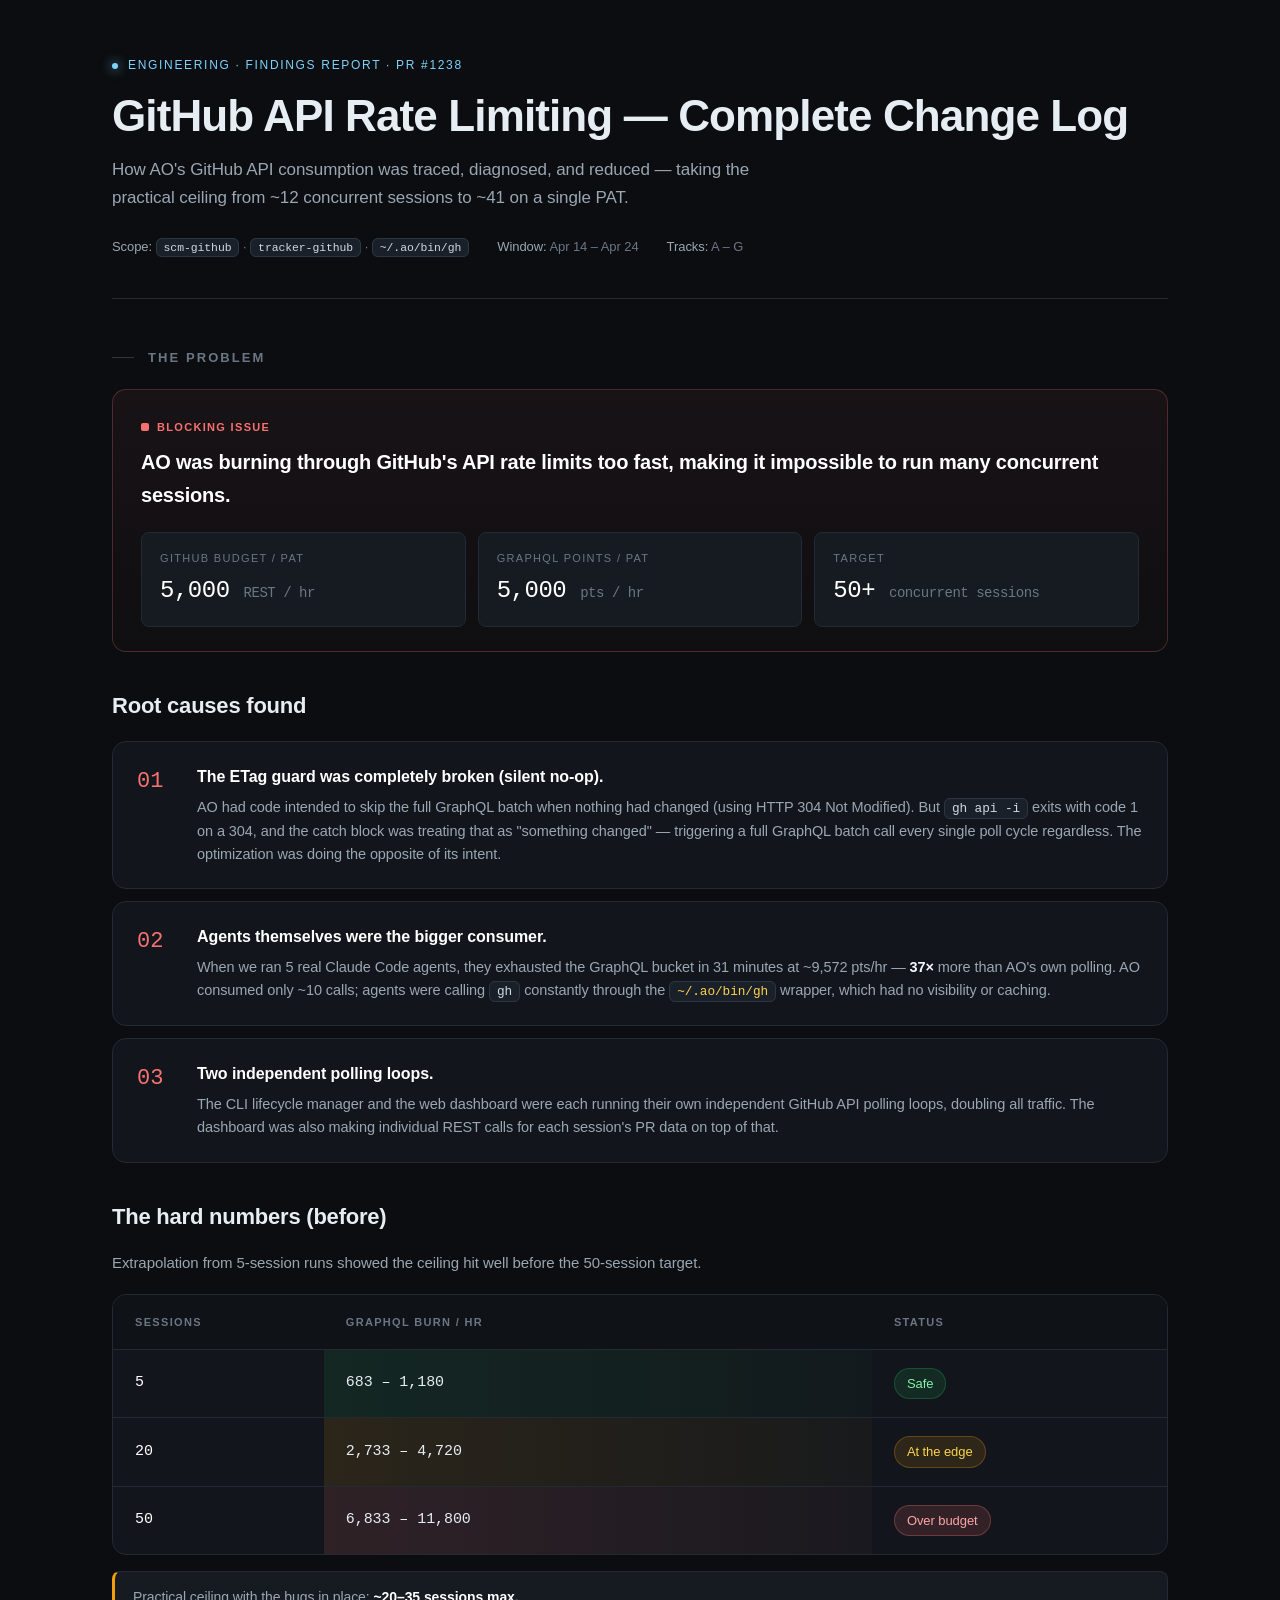
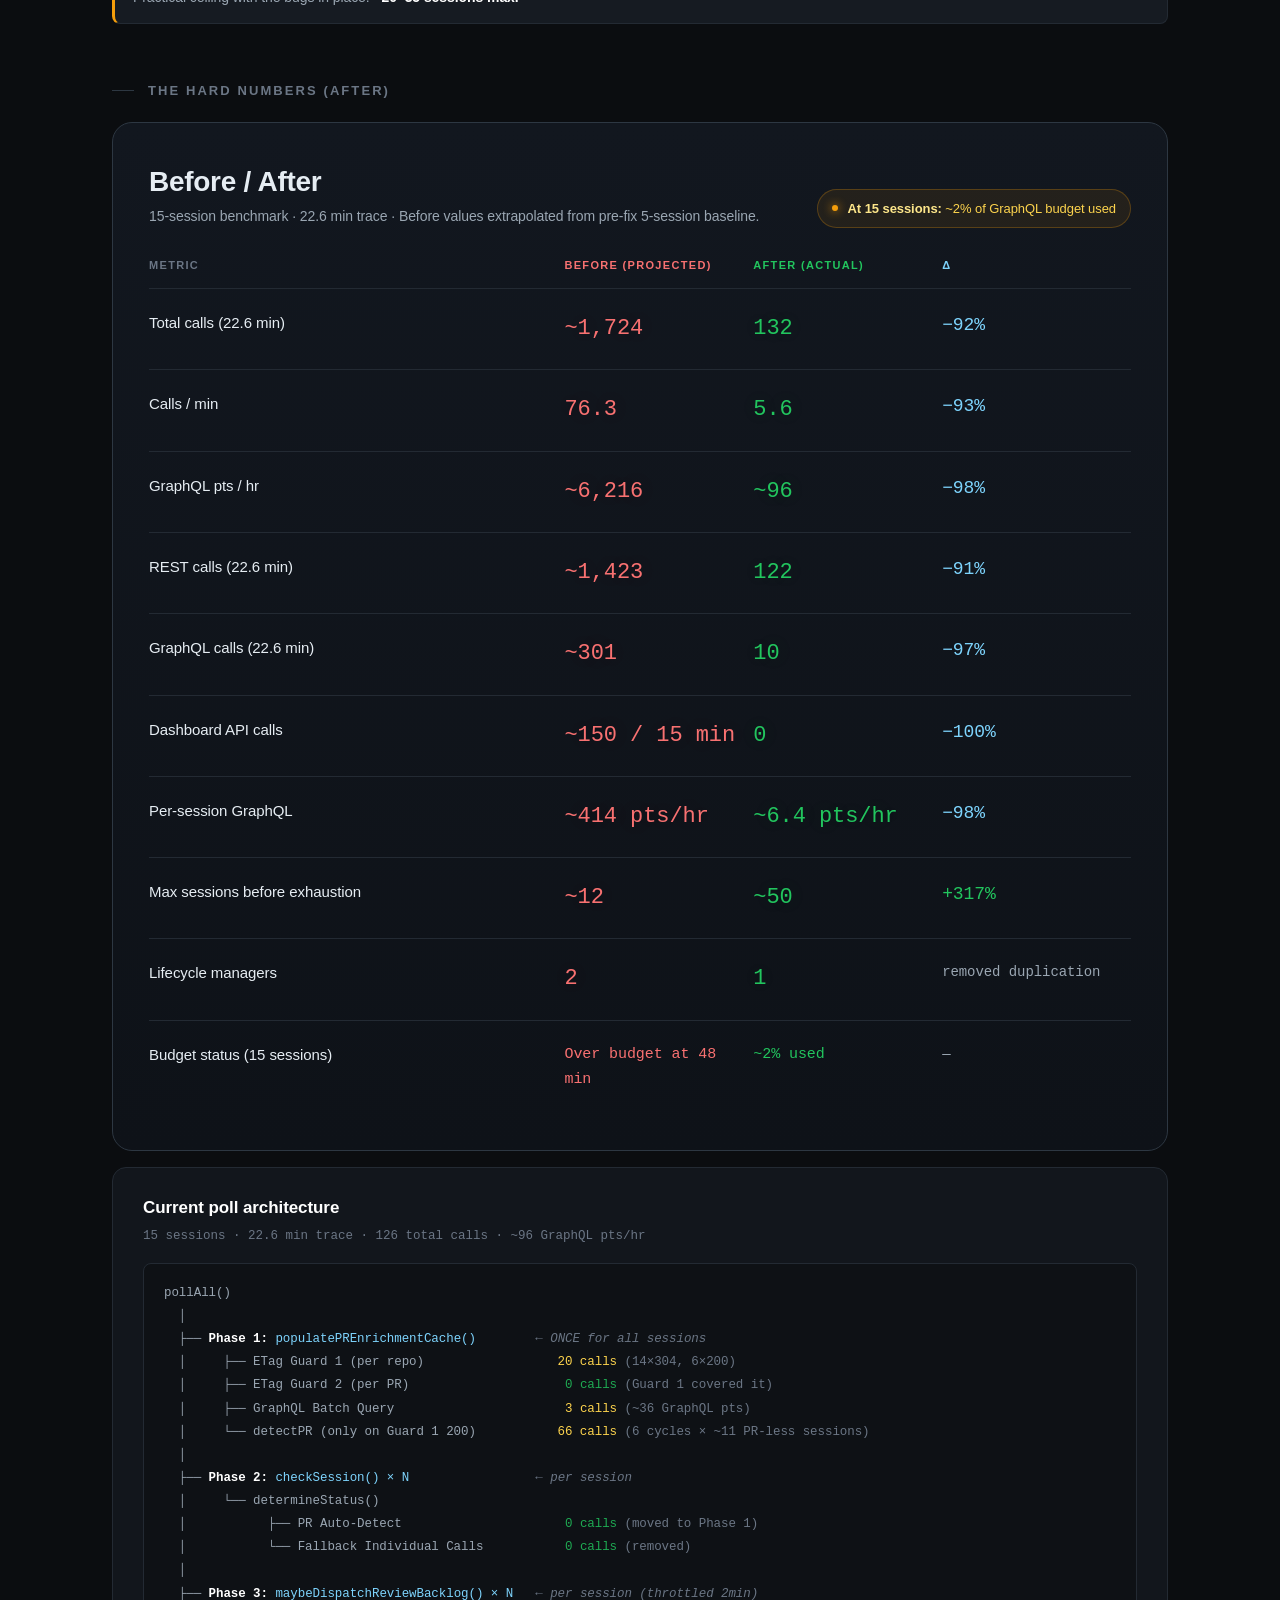
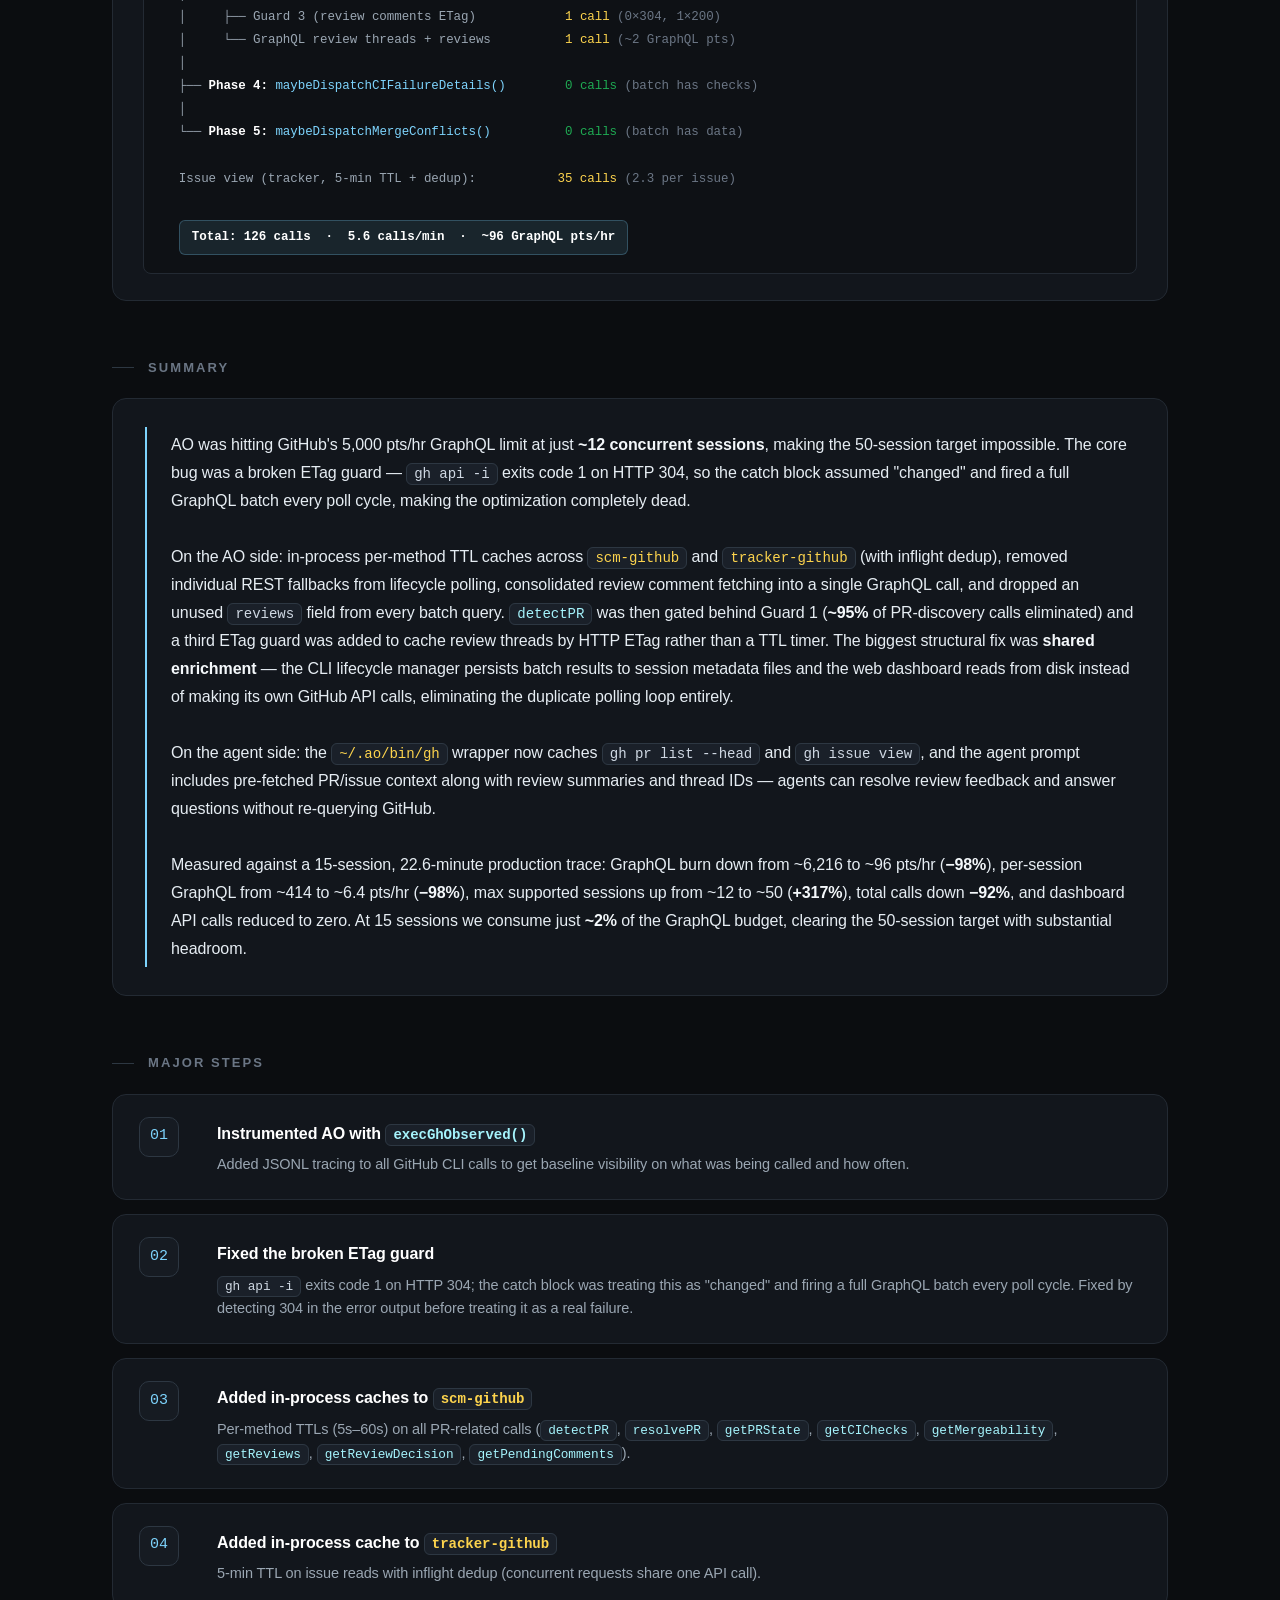
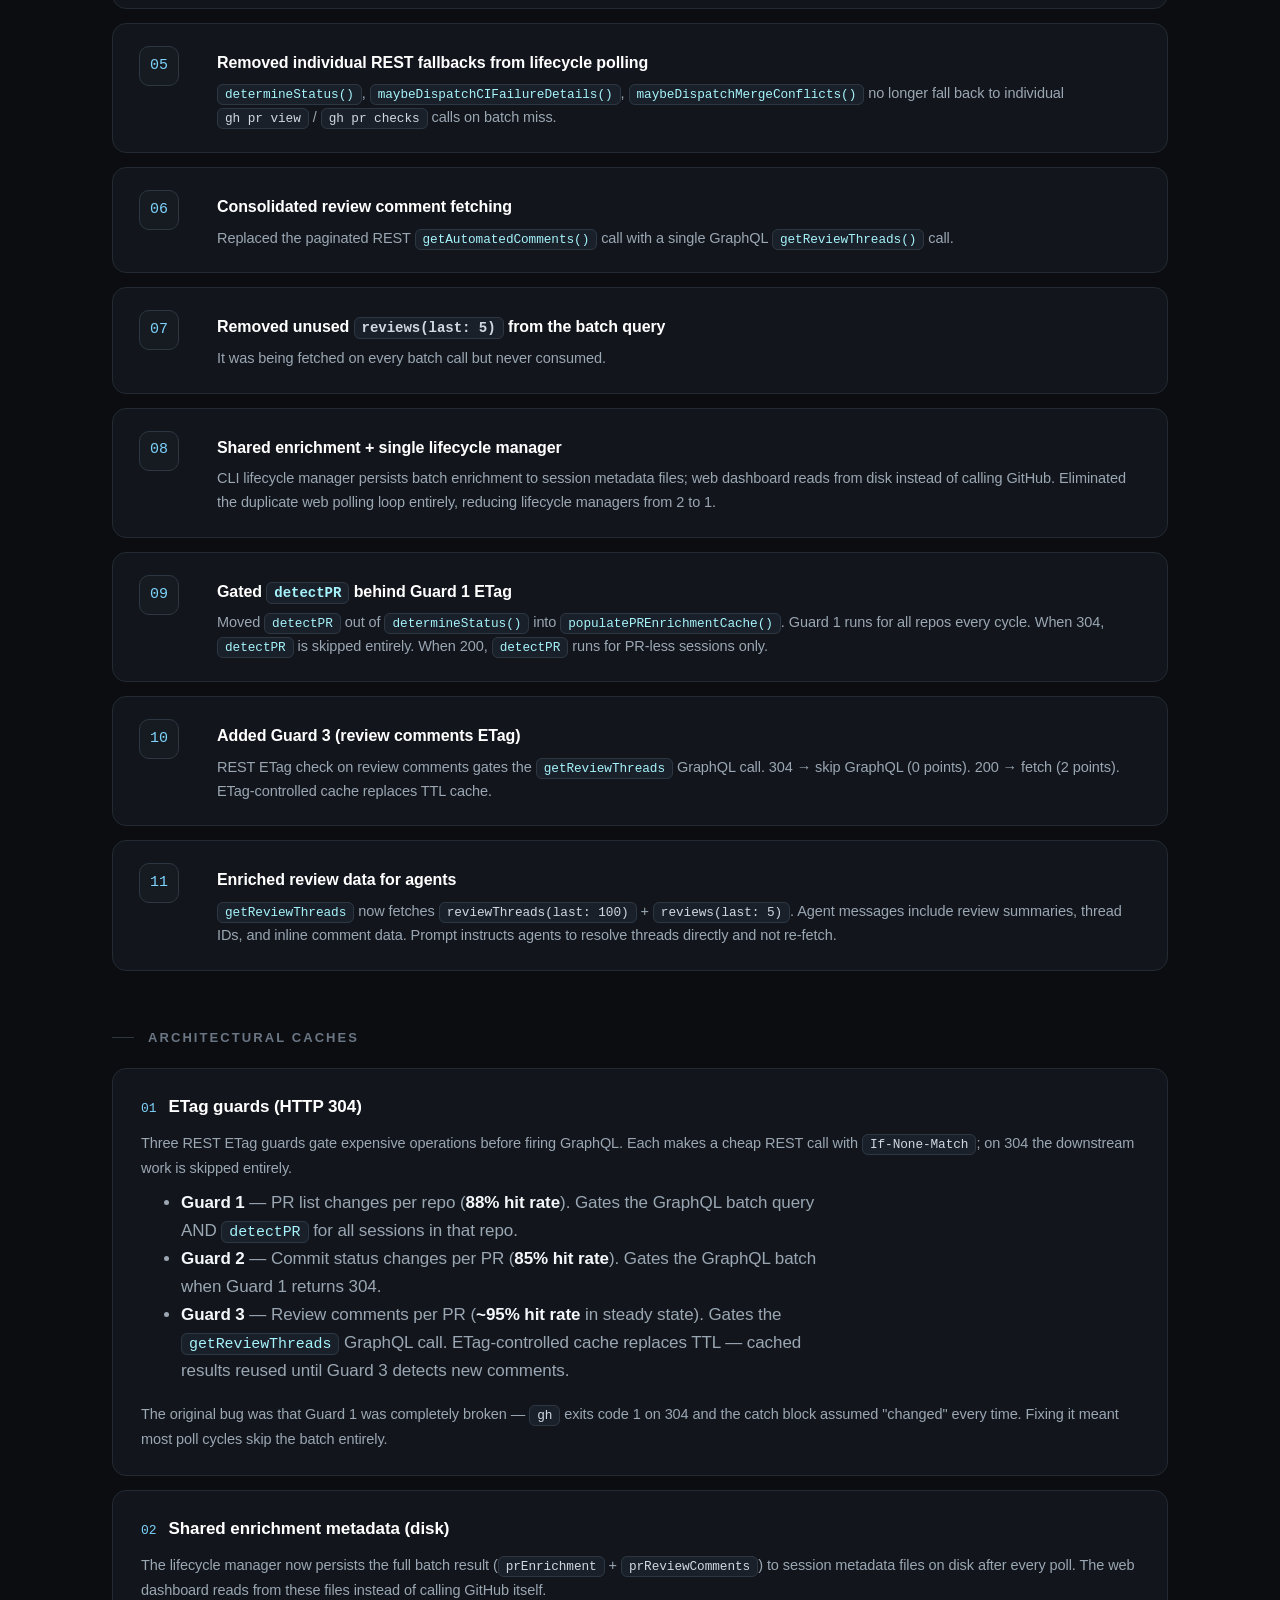
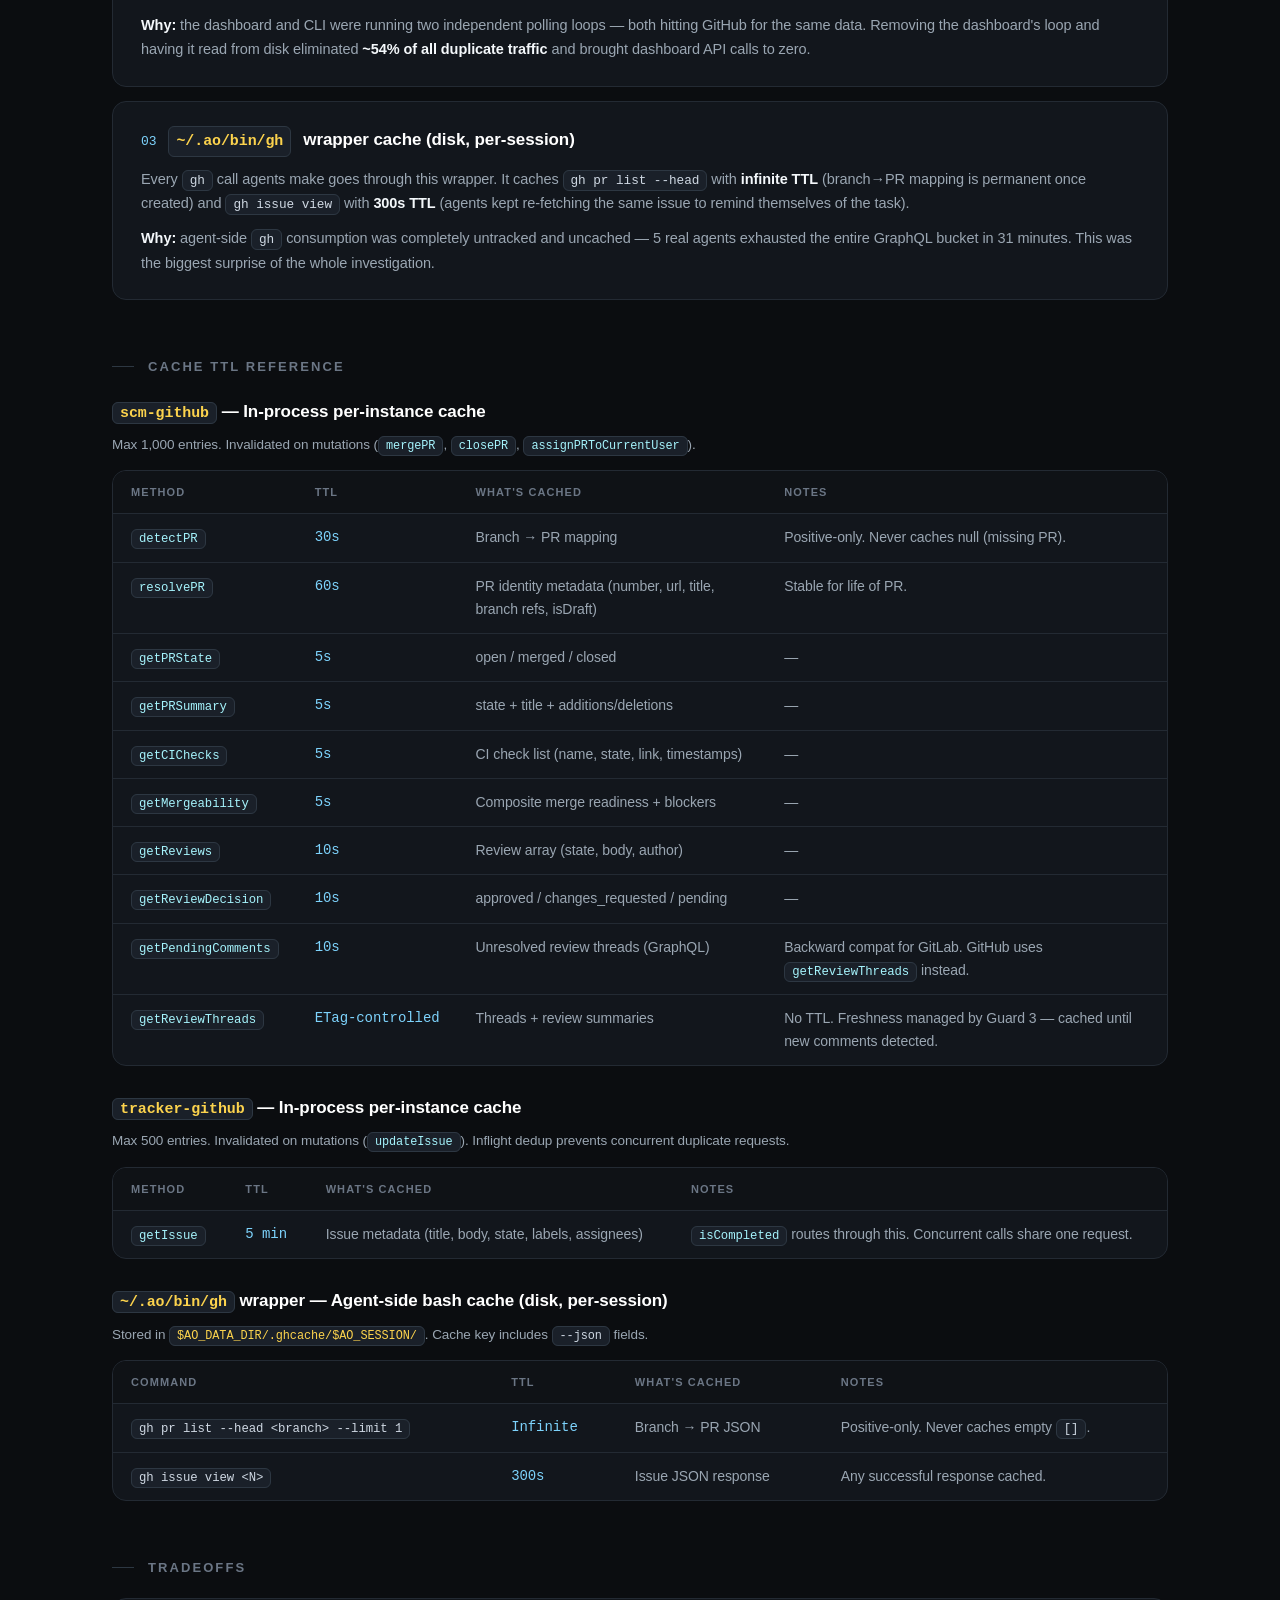
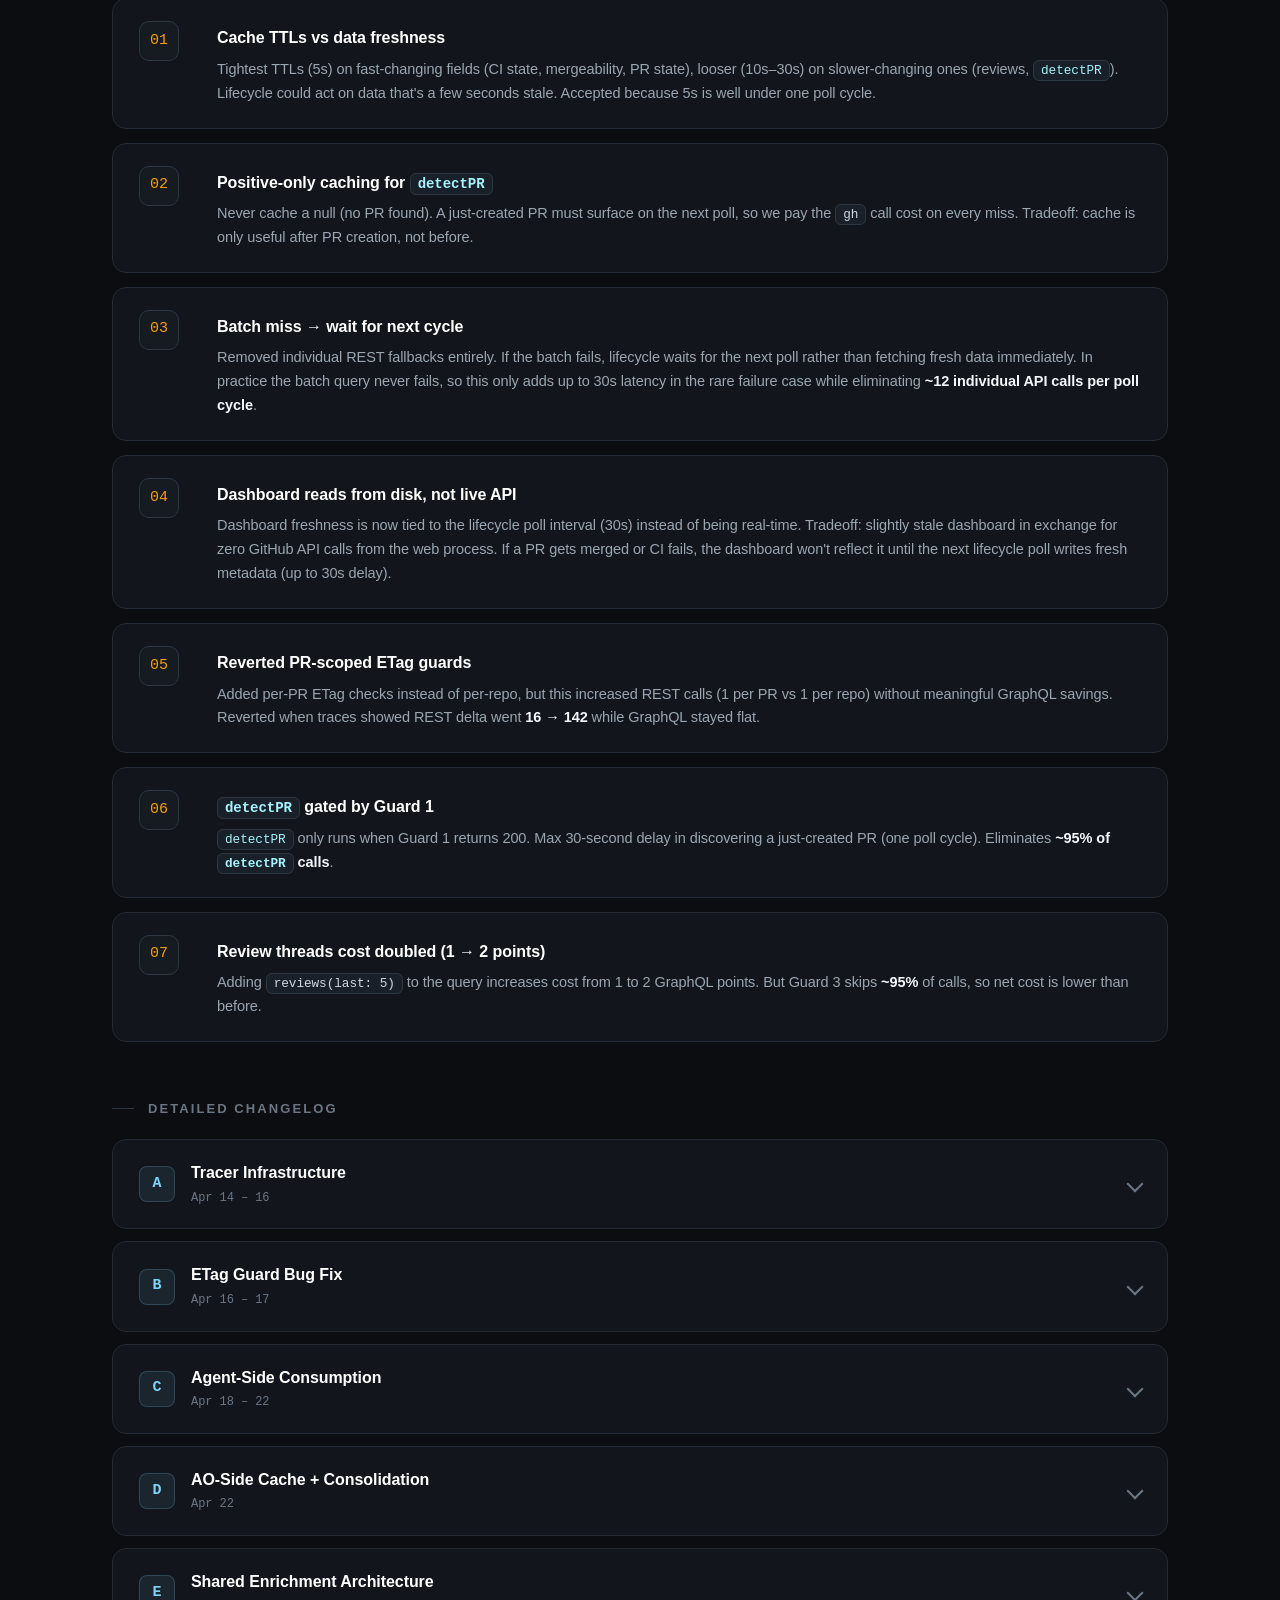
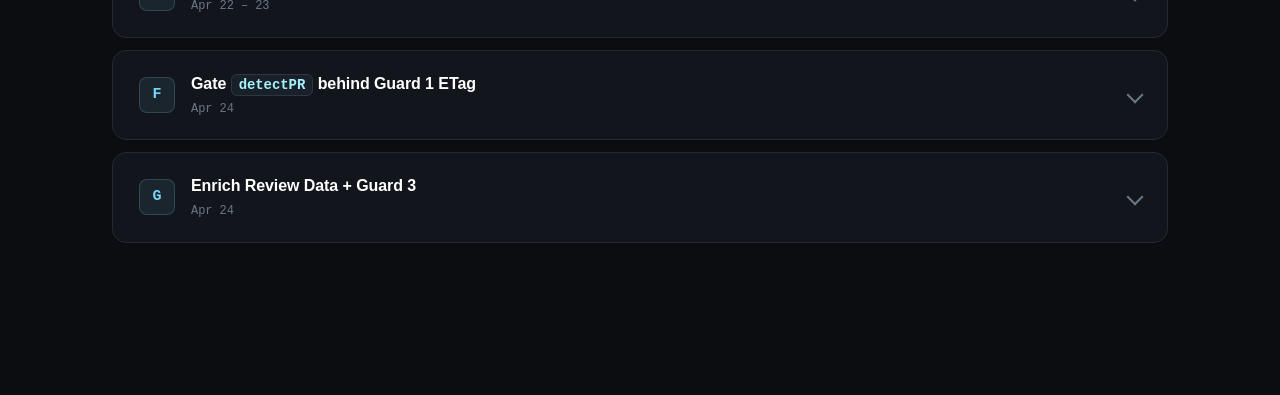
==== commit 3fb65516: "updated api blog" ====
--- a/index.html
+++ b/index.html
@@ -179,7 +179,7 @@
   </script>
 
   <script type="__bundler/template">
-"<!DOCTYPE html>\n<html lang=\"en\"><head>\n<meta charset=\"utf-8\">\n<meta name=\"viewport\" content=\"width=device-width, initial-scale=1\">\n<title>GitHub API Rate Limiting — Complete Change Log (PR #1238)<\u002Ftitle>\n\n<style>\n  :root {\n    --bg: #0b0d10;\n    --bg-2: #0f1216;\n    --panel: #12161c;\n    --panel-2: #161b22;\n    --line: #232a33;\n    --line-2: #2d3742;\n    --ink: #e6edf3;\n    --ink-dim: #9aa6b2;\n    --ink-faint: #6b7685;\n    --accent: #7dd3fc;          /* cool cyan for structure */\n    --accent-dim: #38bdf8;\n    --good: #22c55e;\n    --good-soft: #14532d;\n    --good-bg: rgba(34, 197, 94, 0.08);\n    --bad: #f87171;\n    --bad-soft: #7f1d1d;\n    --bad-bg: rgba(248, 113, 113, 0.08);\n    --warn: #f59e0b;\n    --radius: 14px;\n    --radius-sm: 8px;\n  }\n\n  * { box-sizing: border-box; }\n  html, body { background: var(--bg); color: var(--ink); }\n  body {\n    margin: 0;\n    font: 15px/1.65 -apple-system, BlinkMacSystemFont, \"Helvetica Neue\", Helvetica, Arial, sans-serif;\n    -webkit-font-smoothing: antialiased;\n    text-rendering: optimizeLegibility;\n    letter-spacing: -0.005em;\n  }\n\n  .mono, code, kbd, pre { font-family: ui-monospace, SFMono-Regular, \"SF Mono\", Menlo, Consolas, \"Liberation Mono\", monospace; }\n\n  /* -------- Layout -------- */\n  .wrap { max-width: 1120px; margin: 0 auto; padding: 56px 32px 96px; }\n\n  /* -------- Header -------- */\n  header.doc {\n    border-bottom: 1px solid var(--line);\n    padding-bottom: 40px;\n    margin-bottom: 48px;\n  }\n  .eyebrow {\n    font-size: 12px; letter-spacing: 0.14em; text-transform: uppercase;\n    color: var(--accent); margin-bottom: 16px;\n    display: flex; gap: 10px; align-items: center;\n  }\n  .eyebrow .dot {\n    width: 6px; height: 6px; border-radius: 50%; background: var(--accent);\n    box-shadow: 0 0 12px var(--accent);\n  }\n  h1 {\n    font-size: 44px; line-height: 1.1; margin: 0 0 16px;\n    font-weight: 600; letter-spacing: -0.02em;\n    text-wrap: balance;\n  }\n  .sub {\n    color: var(--ink-dim); font-size: 17px; max-width: 72ch;\n    text-wrap: pretty;\n  }\n  .meta-row {\n    display: flex; flex-wrap: wrap; gap: 20px 28px; margin-top: 24px;\n    font-size: 13px; color: var(--ink-faint);\n  }\n  .meta-row span b { color: var(--ink-dim); font-weight: 500; }\n\n  /* -------- Section -------- */\n  section { margin-bottom: 56px; scroll-margin-top: 24px; }\n  h2 {\n    font-size: 13px; font-weight: 600; letter-spacing: 0.16em; text-transform: uppercase;\n    color: var(--ink-faint); margin: 0 0 20px;\n    display: flex; align-items: center; gap: 14px;\n  }\n  h2::before {\n    content: \"\"; width: 22px; height: 1px; background: var(--line-2);\n  }\n  h3 {\n    font-size: 22px; font-weight: 600; margin: 0 0 12px;\n    letter-spacing: -0.01em;\n  }\n\n  .card {\n    background: var(--panel);\n    border: 1px solid var(--line);\n    border-radius: var(--radius);\n    padding: 28px 32px;\n  }\n  .card + .card { margin-top: 16px; }\n\n  p { margin: 0 0 12px; color: var(--ink); }\n  p.lead { font-size: 17px; color: var(--ink); }\n  p.dim { color: var(--ink-dim); }\n\n  /* -------- Code / pill styles -------- */\n  code {\n    background: #1a2029;\n    border: 1px solid var(--line-2);\n    color: #cfd8e3;\n    padding: 2px 7px;\n    border-radius: 6px;\n    font-size: 0.88em;\n    white-space: nowrap;\n  }\n  /* strong method-ish pill (starts with letters + parens or paths) */\n  code.pill-path { color: #fcd34d; }\n  code.pill-method { color: #a5f3fc; }\n\n  strong { color: #f4f8fb; font-weight: 600; }\n\n  /* -------- Problem card intro -------- */\n  .alert {\n    background: linear-gradient(180deg, rgba(248,113,113,0.06), rgba(248,113,113,0.02));\n    border: 1px solid rgba(248,113,113,0.25);\n    border-radius: var(--radius);\n    padding: 24px 28px;\n    margin-bottom: 20px;\n  }\n  .alert .tag {\n    display: inline-flex; align-items: center; gap: 8px;\n    font-size: 11px; letter-spacing: 0.12em; text-transform: uppercase;\n    color: var(--bad); margin-bottom: 10px; font-weight: 600;\n  }\n  .alert .tag::before {\n    content: \"\"; width: 8px; height: 8px; border-radius: 2px; background: var(--bad);\n  }\n  .alert .big { font-size: 20px; font-weight: 600; color: #fff; margin: 0; letter-spacing: -0.01em; }\n\n  .quota-row {\n    display: grid; grid-template-columns: 1fr 1fr 1fr;\n    gap: 12px; margin-top: 20px;\n  }\n  .quota {\n    background: var(--panel-2); border: 1px solid var(--line);\n    border-radius: var(--radius-sm); padding: 16px 18px;\n  }\n  .quota .k { font-size: 11px; letter-spacing: 0.12em; text-transform: uppercase; color: var(--ink-faint); }\n  .quota .v { font-family: ui-monospace, monospace; font-size: 24px; font-weight: 500; color: #fff; margin-top: 4px; letter-spacing: -0.02em; }\n\n  /* -------- Root causes -------- */\n  .causes { display: grid; gap: 12px; }\n  .cause {\n    display: grid; grid-template-columns: 40px 1fr; gap: 20px;\n    padding: 22px 24px; background: var(--panel); border: 1px solid var(--line);\n    border-radius: var(--radius);\n  }\n  .cause .num {\n    font-family: ui-monospace, monospace;\n    font-size: 22px; color: var(--bad);\n    font-weight: 500;\n  }\n  .cause h4 { margin: 0 0 6px; font-size: 16px; color: #fff; font-weight: 600; letter-spacing: -0.005em; }\n  .cause p { color: var(--ink-dim); margin: 0; font-size: 14.5px; line-height: 1.6; }\n\n  /* -------- Before-hard-numbers gradient table -------- */\n  .sessions-table {\n    width: 100%;\n    border-collapse: separate;\n    border-spacing: 0;\n    background: var(--panel);\n    border: 1px solid var(--line);\n    border-radius: var(--radius);\n    overflow: hidden;\n  }\n  .sessions-table th, .sessions-table td {\n    padding: 18px 22px; text-align: left;\n    border-bottom: 1px solid var(--line);\n  }\n  .sessions-table tr:last-child td { border-bottom: 0; }\n  .sessions-table th {\n    font-size: 11px; letter-spacing: 0.12em; text-transform: uppercase;\n    color: var(--ink-faint); font-weight: 600; background: var(--bg-2);\n  }\n  .sessions-table td { font-family: ui-monospace, monospace; font-size: 15px; }\n  .sessions-table td:first-child { color: #fff; font-weight: 500; }\n  .sessions-table .status {\n    font-family: -apple-system, \"Helvetica Neue\", Arial, sans-serif;\n    display: inline-flex; align-items: center; gap: 8px;\n    font-size: 13px; font-weight: 500;\n    padding: 4px 12px; border-radius: 999px;\n  }\n  .status.safe { background: rgba(34,197,94,0.12); color: #86efac; border: 1px solid rgba(34,197,94,0.25); }\n  .status.edge { background: rgba(245,158,11,0.12); color: #fcd34d; border: 1px solid rgba(245,158,11,0.28); }\n  .status.over { background: rgba(248,113,113,0.14); color: #fca5a5; border: 1px solid rgba(248,113,113,0.3); }\n\n  .gradient-row td:nth-child(2) {\n    position: relative;\n  }\n  .gradient-row td:nth-child(2)::before {\n    content: \"\"; position: absolute; inset: 0; opacity: 0.28;\n    pointer-events: none;\n  }\n  .gradient-row.r-safe td:nth-child(2)::before {\n    background: linear-gradient(90deg, rgba(34,197,94,0.35) 0%, rgba(34,197,94,0.08) 100%);\n  }\n  .gradient-row.r-edge td:nth-child(2)::before {\n    background: linear-gradient(90deg, rgba(245,158,11,0.4) 0%, rgba(245,158,11,0.1) 100%);\n  }\n  .gradient-row.r-over td:nth-child(2)::before {\n    background: linear-gradient(90deg, rgba(248,113,113,0.45) 0%, rgba(248,113,113,0.12) 100%);\n  }\n  .gradient-row td > span { position: relative; z-index: 1; }\n\n  .ceiling {\n    margin-top: 16px; padding: 14px 18px;\n    background: var(--panel-2); border: 1px solid var(--line);\n    border-left: 3px solid var(--warn);\n    border-radius: var(--radius-sm);\n    font-size: 14px; color: var(--ink-dim);\n  }\n  .ceiling b { color: #fff; }\n\n  /* -------- Hero metrics table -------- */\n  .hero {\n    background: linear-gradient(180deg, #12171f, #0e1218);\n    border: 1px solid var(--line-2);\n    border-radius: 20px;\n    padding: 36px;\n    position: relative;\n    overflow: hidden;\n  }\n  .hero::before {\n    content: \"\"; position: absolute;\n    top: -60%; right: -20%; width: 500px; height: 500px;\n    background: radial-gradient(circle, rgba(125,211,252,0.06), transparent 60%);\n    pointer-events: none;\n  }\n  .hero .hero-head {\n    display: flex; justify-content: space-between; align-items: flex-end;\n    flex-wrap: wrap; gap: 12px;\n    margin-bottom: 28px; position: relative;\n  }\n  .hero h3 { font-size: 28px; margin: 0; }\n  .hero .hero-sub { color: var(--ink-dim); font-size: 14px; margin: 0; }\n\n  .worst-case-note {\n    display: inline-flex; align-items: center; gap: 10px;\n    padding: 8px 14px;\n    background: rgba(245, 158, 11, 0.08);\n    border: 1px solid rgba(245, 158, 11, 0.25);\n    border-radius: 999px;\n    font-size: 13px; color: #fcd34d;\n  }\n  .worst-case-note b { color: #fde68a; font-weight: 600; }\n  .worst-case-note .wc-dot {\n    width: 6px; height: 6px; border-radius: 50%;\n    background: var(--warn); box-shadow: 0 0 10px var(--warn);\n  }\n\n  .metrics {\n    display: grid;\n    grid-template-columns: 2.2fr 1fr 1fr 1fr;\n    gap: 0;\n    position: relative;\n  }\n  .metrics .col-head {\n    font-size: 11px; letter-spacing: 0.12em; text-transform: uppercase;\n    color: var(--ink-faint); padding: 0 0 14px;\n    border-bottom: 1px solid var(--line);\n    font-weight: 600;\n  }\n  .metrics .col-head.before { color: var(--bad); }\n  .metrics .col-head.after  { color: var(--good); }\n  .metrics .col-head.delta  { color: var(--accent); }\n  .metrics .col-head.label  { color: var(--ink-faint); }\n\n  .metrics .cell {\n    padding: 22px 16px 22px 0;\n    border-bottom: 1px solid var(--line);\n    font-family: ui-monospace, monospace;\n  }\n  .metrics .cell.label {\n    font-family: -apple-system, \"Helvetica Neue\", Arial, sans-serif;\n    color: var(--ink); font-size: 15px; font-weight: 500;\n    padding-right: 24px;\n  }\n  .metrics .cell.before {\n    color: var(--bad); font-size: 22px; font-variant-numeric: tabular-nums;\n    text-shadow: 0 0 24px rgba(248,113,113,0.12);\n  }\n  .metrics .cell.after {\n    color: var(--good); font-size: 22px; font-variant-numeric: tabular-nums;\n    text-shadow: 0 0 24px rgba(34,197,94,0.12);\n  }\n  .metrics .cell.delta {\n    color: var(--accent); font-size: 18px; font-weight: 500;\n    font-variant-numeric: tabular-nums;\n  }\n  .metrics .cell.delta.up { color: var(--good); }\n  .metrics .cell.delta.down { color: var(--accent); }\n\n  .metrics .row-last .cell { border-bottom: 0; }\n\n  .calc-box {\n    margin-top: 28px;\n    background: rgba(0,0,0,0.25);\n    border: 1px solid var(--line);\n    border-radius: var(--radius-sm);\n    padding: 18px 22px;\n    font-size: 13.5px; color: var(--ink-dim);\n    line-height: 1.8;\n  }\n  .calc-box b { color: #fff; font-weight: 600; }\n  .calc-box .arrow { color: var(--accent); }\n\n  /* -------- Summary -------- */\n  .summary {\n    border-left: 2px solid var(--accent);\n    padding: 4px 0 4px 24px;\n    color: var(--ink);\n    font-size: 16px;\n    line-height: 1.75;\n  }\n\n  /* -------- Step cards -------- */\n  .steps { display: grid; gap: 14px; counter-reset: step; }\n  .step {\n    display: grid; grid-template-columns: 56px 1fr; gap: 22px;\n    background: var(--panel); border: 1px solid var(--line);\n    border-radius: var(--radius); padding: 22px 26px;\n    transition: border-color 0.15s;\n  }\n  .step:hover { border-color: var(--line-2); }\n  .step .badge {\n    counter-increment: step;\n    width: 40px; height: 40px; border-radius: 10px;\n    display: grid; place-items: center;\n    background: var(--panel-2);\n    border: 1px solid var(--line-2);\n    color: var(--accent);\n    font-family: ui-monospace, monospace;\n    font-size: 15px; font-weight: 500;\n  }\n  .step .badge::before { content: counter(step, decimal-leading-zero); }\n  .step h4 { margin: 4px 0 6px; font-size: 16px; font-weight: 600; color: #fff; letter-spacing: -0.005em; }\n  .step p { margin: 0; color: var(--ink-dim); font-size: 14.5px; line-height: 1.65; }\n\n  /* Tradeoffs variant — warning tint */\n  .steps.trade .step .badge { color: var(--warn); }\n  .steps.future .step .badge { color: var(--good); }\n\n  /* -------- Caches cards -------- */\n  .cache-grid { display: grid; gap: 14px; }\n  .cache-card {\n    background: var(--panel); border: 1px solid var(--line);\n    border-radius: var(--radius); padding: 24px 28px;\n  }\n  .cache-card h4 {\n    margin: 0 0 10px; font-size: 17px; font-weight: 600; color: #fff;\n    display: flex; gap: 12px; align-items: baseline;\n  }\n  .cache-card h4 .n {\n    font-family: ui-monospace, monospace; color: var(--accent);\n    font-size: 13px; font-weight: 500;\n  }\n  .cache-card p { color: var(--ink-dim); font-size: 14.5px; line-height: 1.7; margin: 0; }\n  .cache-card p + p { margin-top: 10px; }\n\n  /* -------- Reference tables -------- */\n  .ref-table {\n    width: 100%; border-collapse: separate; border-spacing: 0;\n    background: var(--panel); border: 1px solid var(--line);\n    border-radius: var(--radius); overflow: hidden;\n    font-size: 14px;\n  }\n  .ref-table th, .ref-table td {\n    padding: 12px 18px; text-align: left;\n    border-bottom: 1px solid var(--line);\n    vertical-align: top;\n  }\n  .ref-table tr:last-child td { border-bottom: 0; }\n  .ref-table th {\n    font-size: 11px; letter-spacing: 0.1em; text-transform: uppercase;\n    color: var(--ink-faint); font-weight: 600; background: var(--bg-2);\n  }\n  .ref-table td { color: var(--ink-dim); }\n  .ref-table td:first-child { color: #fff; }\n  .ref-table td.ttl { font-family: ui-monospace, monospace; color: var(--accent); white-space: nowrap; }\n\n  .ref-title {\n    display: flex; align-items: center; gap: 14px;\n    margin: 0 0 8px;\n  }\n  .ref-title h4 { margin: 0; font-size: 17px; font-weight: 600; color: #fff; }\n  .ref-title .hint { color: var(--ink-faint); font-size: 13px; }\n  .ref-block + .ref-block { margin-top: 28px; }\n  .ref-sub { color: var(--ink-dim); font-size: 13.5px; margin: 0 0 14px; }\n\n  /* -------- Collapsible changelog -------- */\n  .track {\n    background: var(--panel); border: 1px solid var(--line);\n    border-radius: var(--radius); overflow: hidden;\n  }\n  .track + .track { margin-top: 12px; }\n  .track summary {\n    list-style: none; cursor: pointer;\n    padding: 20px 26px;\n    display: flex; justify-content: space-between; align-items: center;\n    gap: 20px;\n    transition: background 0.15s;\n  }\n  .track summary::-webkit-details-marker { display: none; }\n  .track summary:hover { background: var(--panel-2); }\n  .track[open] summary { border-bottom: 1px solid var(--line); }\n\n  .track .t-left { display: flex; align-items: center; gap: 16px; min-width: 0; }\n  .track .letter {\n    width: 36px; height: 36px; border-radius: 8px;\n    display: grid; place-items: center;\n    background: rgba(125,211,252,0.08);\n    border: 1px solid rgba(125,211,252,0.2);\n    color: var(--accent);\n    font-family: ui-monospace, monospace; font-size: 15px; font-weight: 600;\n  }\n  .track .t-title { font-size: 16px; font-weight: 600; color: #fff; }\n  .track .t-date { font-family: ui-monospace, monospace; font-size: 12px; color: var(--ink-faint); margin-top: 2px; }\n  .track .caret {\n    width: 12px; height: 12px; border-right: 2px solid var(--ink-faint);\n    border-bottom: 2px solid var(--ink-faint); transform: rotate(45deg);\n    transition: transform 0.15s;\n    flex-shrink: 0;\n  }\n  .track[open] .caret { transform: rotate(-135deg); }\n\n  .track .body { padding: 8px 26px 26px; }\n  .track .body ol {\n    list-style: none; padding: 0; margin: 0; counter-reset: tstep;\n  }\n  .track .body ol > li {\n    counter-increment: tstep;\n    padding: 16px 0 16px 44px;\n    position: relative;\n    border-top: 1px solid var(--line);\n    color: var(--ink-dim);\n    font-size: 14.5px;\n    line-height: 1.65;\n  }\n  .track .body ol > li::before {\n    content: counter(tstep, decimal-leading-zero);\n    position: absolute; left: 0; top: 16px;\n    font-family: ui-monospace, monospace;\n    color: var(--ink-faint); font-size: 12px;\n    letter-spacing: 0.05em;\n  }\n  .track .body ol > li strong { color: #fff; }\n  .track .body ul.sub {\n    margin: 10px 0 0; padding: 0 0 0 18px;\n    list-style: none;\n  }\n  .track .body ul.sub li {\n    padding: 6px 0 6px 16px;\n    position: relative;\n    color: var(--ink-dim);\n    font-size: 14px;\n  }\n  .track .body ul.sub li::before {\n    content: \"\"; position: absolute; left: 0; top: 16px;\n    width: 8px; height: 1px; background: var(--line-2);\n  }\n  .track .body .result {\n    margin-top: 8px; padding: 10px 14px;\n    background: rgba(34,197,94,0.06);\n    border: 1px solid rgba(34,197,94,0.15);\n    border-left: 3px solid var(--good);\n    border-radius: 6px;\n    font-size: 13.5px; color: #bbf7d0;\n  }\n\n  /* -------- Footer divider between sections -------- */\n  .rule {\n    height: 1px; background: var(--line); margin: 56px 0;\n  }\n\n  /* -------- Responsive -------- */\n  @media (max-width: 820px) {\n    .wrap { padding: 32px 20px 60px; }\n    h1 { font-size: 32px; }\n    .metrics { grid-template-columns: 1fr 1fr; }\n    .metrics .col-head.label, .metrics .cell.label { grid-column: 1 / -1; padding-bottom: 8px; border-bottom: 0; font-weight: 600; font-size: 14px; color: var(--ink-faint); text-transform: uppercase; letter-spacing: 0.08em; }\n    .metrics .cell { padding: 14px 12px 14px 0; font-size: 18px !important; }\n    .quota-row { grid-template-columns: 1fr; }\n    .hero { padding: 24px; }\n  }\n  @media print {\n    body { background: #fff; color: #000; }\n    .track .body { display: block !important; }\n    details[open] { page-break-inside: avoid; }\n  }\n<\u002Fstyle>\n<\u002Fhead>\n<body>\n<div class=\"wrap\">\n\n  <header class=\"doc\">\n    <div class=\"eyebrow\"><span class=\"dot\"><\u002Fspan>Engineering · Findings report · PR #1238<\u002Fdiv>\n    <h1>GitHub API Rate Limiting — Complete Change Log<\u002Fh1>\n    <p class=\"sub\">How AO's GitHub API consumption was traced, diagnosed, and reduced — taking the practical ceiling from ~12 concurrent sessions to ~41 on a single PAT.<\u002Fp>\n    <div class=\"meta-row\">\n      <span><b>Scope:<\u002Fb> <code class=\"mono\">scm-github<\u002Fcode> · <code class=\"mono\">tracker-github<\u002Fcode> · <code class=\"mono\">~/.ao/bin/gh<\u002Fcode><\u002Fspan>\n      <span><b>Window:<\u002Fb> Apr 14 – Apr 23<\u002Fspan>\n      <span><b>Tracks:<\u002Fb> A – E<\u002Fspan>\n    <\u002Fdiv>\n  <\u002Fheader>\n\n  <!-- ============ PROBLEM ============ -->\n  <section>\n    <h2>The Problem<\u002Fh2>\n\n    <div class=\"alert\">\n      <div class=\"tag\">Blocking issue<\u002Fdiv>\n      <p class=\"big\">AO was burning through GitHub's API rate limits too fast, making it impossible to run many concurrent sessions.<\u002Fp>\n      <div class=\"quota-row\">\n        <div class=\"quota\"><div class=\"k\">GitHub budget / PAT<\u002Fdiv><div class=\"v\">5,000 <span style=\"color:var(--ink-faint);font-size:14px;\">REST / hr<\u002Fspan><\u002Fdiv><\u002Fdiv>\n        <div class=\"quota\"><div class=\"k\">GraphQL points / PAT<\u002Fdiv><div class=\"v\">5,000 <span style=\"color:var(--ink-faint);font-size:14px;\">pts / hr<\u002Fspan><\u002Fdiv><\u002Fdiv>\n        <div class=\"quota\"><div class=\"k\">Target<\u002Fdiv><div class=\"v\">50+ <span style=\"color:var(--ink-faint);font-size:14px;\">concurrent sessions<\u002Fspan><\u002Fdiv><\u002Fdiv>\n      <\u002Fdiv>\n    <\u002Fdiv>\n\n    <h3 style=\"margin: 36px 0 16px;\">Root causes found<\u002Fh3>\n    <div class=\"causes\">\n      <div class=\"cause\">\n        <div class=\"num\">01<\u002Fdiv>\n        <div>\n          <h4>The ETag guard was completely broken (silent no-op).<\u002Fh4>\n          <p>AO had code intended to skip the full GraphQL batch when nothing had changed (using HTTP 304 Not Modified). But <code>gh api -i<\u002Fcode> exits with code 1 on a 304, and the catch block was treating that as \"something changed\" — triggering a full GraphQL batch call every single poll cycle regardless. The optimization was doing the opposite of its intent.<\u002Fp>\n        <\u002Fdiv>\n      <\u002Fdiv>\n      <div class=\"cause\">\n        <div class=\"num\">02<\u002Fdiv>\n        <div>\n          <h4>Agents themselves were the bigger consumer.<\u002Fh4>\n          <p>When we ran 5 real Claude Code agents, they exhausted the GraphQL bucket in 31 minutes at ~9,572 pts/hr — <strong>37×<\u002Fstrong> more than AO's own polling. AO consumed only ~10 calls; agents were calling <code>gh<\u002Fcode> constantly through the <code class=\"pill-path\">~/.ao/bin/gh<\u002Fcode> wrapper, which had no visibility or caching.<\u002Fp>\n        <\u002Fdiv>\n      <\u002Fdiv>\n      <div class=\"cause\">\n        <div class=\"num\">03<\u002Fdiv>\n        <div>\n          <h4>Two independent polling loops.<\u002Fh4>\n          <p>The CLI lifecycle manager and the web dashboard were each running their own independent GitHub API polling loops, doubling all traffic. The dashboard was also making individual REST calls for each session's PR data on top of that.<\u002Fp>\n        <\u002Fdiv>\n      <\u002Fdiv>\n    <\u002Fdiv>\n\n    <h3 style=\"margin: 36px 0 16px;\">The hard numbers (before)<\u002Fh3>\n    <p class=\"dim\" style=\"margin-bottom:18px;\">Extrapolation from 5-session runs showed the ceiling hit well before the 50-session target.<\u002Fp>\n\n    <table class=\"sessions-table\">\n      <thead>\n        <tr>\n          <th style=\"width: 20%;\">Sessions<\u002Fth>\n          <th style=\"width: 52%;\">GraphQL burn / hr<\u002Fth>\n          <th style=\"width: 28%;\">Status<\u002Fth>\n        <\u002Ftr>\n      <\u002Fthead>\n      <tbody>\n        <tr class=\"gradient-row r-safe\">\n          <td>5<\u002Ftd>\n          <td><span>683 – 1,180<\u002Fspan><\u002Ftd>\n          <td><span class=\"status safe\">Safe<\u002Fspan><\u002Ftd>\n        <\u002Ftr>\n        <tr class=\"gradient-row r-edge\">\n          <td>20<\u002Ftd>\n          <td><span>2,733 – 4,720<\u002Fspan><\u002Ftd>\n          <td><span class=\"status edge\">At the edge<\u002Fspan><\u002Ftd>\n        <\u002Ftr>\n        <tr class=\"gradient-row r-over\">\n          <td>50<\u002Ftd>\n          <td><span>6,833 – 11,800<\u002Fspan><\u002Ftd>\n          <td><span class=\"status over\">Over budget<\u002Fspan><\u002Ftd>\n        <\u002Ftr>\n      <\u002Ftbody>\n    <\u002Ftable>\n\n    <div class=\"ceiling\">Practical ceiling with the bugs in place: <b>~20–35 sessions max.<\u002Fb><\u002Fdiv>\n  <\u002Fsection>\n\n  <!-- ============ HERO: BEFORE / AFTER ============ -->\n  <section>\n    <h2>The hard numbers (after)<\u002Fh2>\n\n    <div class=\"hero\">\n      <div class=\"hero-head\">\n        <div>\n          <h3>Before / After<\u002Fh3>\n          <p class=\"hero-sub\">Measured over 15-min windows; GraphQL / REST per hour.<\u002Fp>\n        <\u002Fdiv>\n        <div class=\"worst-case-note\">\n          <span class=\"wc-dot\"><\u002Fspan>\n          <span><b>Note:<\u002Fb> tested for worst-case scenario<\u002Fspan>\n        <\u002Fdiv>\n      <\u002Fdiv>\n\n      <div class=\"metrics\">\n        <div class=\"col-head label\">Metric<\u002Fdiv>\n        <div class=\"col-head before\">Before<\u002Fdiv>\n        <div class=\"col-head after\">After<\u002Fdiv>\n        <div class=\"col-head delta\">Δ<\u002Fdiv>\n\n        <div class=\"cell label\">GraphQL pts / hr<\u002Fdiv>\n        <div class=\"cell before\">~2,072<\u002Fdiv>\n        <div class=\"cell after\">~604<\u002Fdiv>\n        <div class=\"cell delta\">−56%<\u002Fdiv>\n\n        <div class=\"cell label\">REST calls / hr<\u002Fdiv>\n        <div class=\"cell before\">~275<\u002Fdiv>\n        <div class=\"cell after\">~110<\u002Fdiv>\n        <div class=\"cell delta\">−60%<\u002Fdiv>\n\n        <div class=\"cell label\">Dashboard API calls / 15 min<\u002Fdiv>\n        <div class=\"cell before\">~150<\u002Fdiv>\n        <div class=\"cell after\">0<\u002Fdiv>\n        <div class=\"cell delta\">−100%<\u002Fdiv>\n\n        <div class=\"cell label\">Max sessions before exhaustion<\u002Fdiv>\n        <div class=\"cell before\">~12<\u002Fdiv>\n        <div class=\"cell after\">~41<\u002Fdiv>\n        <div class=\"cell delta up\">+242%<\u002Fdiv>\n\n        <div class=\"cell label\">Total calls / min<\u002Fdiv>\n        <div class=\"cell before\">31<\u002Fdiv>\n        <div class=\"cell after\">11<\u002Fdiv>\n        <div class=\"cell delta\">−65%<\u002Fdiv>\n\n        <div class=\"row-last\" style=\"display:contents;\">\n          <div class=\"cell label row-last\">Lifecycle managers<\u002Fdiv>\n          <div class=\"cell before row-last\">2<\u002Fdiv>\n          <div class=\"cell after row-last\">1<\u002Fdiv>\n          <div class=\"cell delta row-last\" style=\"color: var(--ink-dim); font-size: 14px;\">removed duplication<\u002Fdiv>\n        <\u002Fdiv>\n      <\u002Fdiv>\n\n      <div class=\"calc-box\">\n        <b>How max sessions is calculated:<\u002Fb> <code>5,000 pts/hr budget ÷ GraphQL pts/hr per session<\u002Fcode><br>\n        <span style=\"color: var(--good);\">After:<\u002Fspan> 604 ÷ 5 sessions = 120.8 pts/hr per session <span class=\"arrow\">→<\u002Fspan> 5,000 ÷ 120.8 = <b>~41 sessions<\u002Fb><br>\n        <span style=\"color: var(--bad);\">Before:<\u002Fspan> 2,072 ÷ 5 sessions = 414.4 pts/hr per session <span class=\"arrow\">→<\u002Fspan> 5,000 ÷ 414.4 = <b>~12 sessions<\u002Fb>\n      <\u002Fdiv>\n    <\u002Fdiv>\n  <\u002Fsection>\n\n  <!-- ============ SUMMARY ============ -->\n  <section>\n    <h2>Summary<\u002Fh2>\n    <div class=\"card\">\n      <div class=\"summary\">\n        AO was hitting GitHub's 5,000 pts/hr GraphQL limit at just <strong>~12 concurrent sessions<\u002Fstrong>, making 50-session support impossible. The core bug was a broken ETag guard — <code>gh api -i<\u002Fcode> exits code 1 on HTTP 304, so the catch block assumed \"changed\" and fired a full GraphQL batch every poll cycle, making the optimization completely dead. On the AO side, we added in-process per-method TTL caches across <code class=\"pill-path\">scm-github<\u002Fcode> and <code class=\"pill-path\">tracker-github<\u002Fcode>, removed individual REST fallbacks from lifecycle polling, consolidated review comment fetching into a single GraphQL call, and removed an unused <code>reviews<\u002Fcode> field from every batch query. The biggest structural fix was <strong>shared enrichment<\u002Fstrong> — the CLI lifecycle manager now persists batch results to session metadata files, and the web dashboard reads from disk instead of making its own GitHub API calls, eliminating the duplicate polling loop entirely.\n        <br><br>\n        Final result: GraphQL down from ~2,072 to ~604 pts/hr (<strong>−56%<\u002Fstrong>), max supported sessions up from ~12 to ~41 (<strong>+242%<\u002Fstrong>), and dashboard API calls reduced to zero. Notably, a significant chunk of API consumption still comes from agents calling <code>gh<\u002Fcode> directly — this is currently uncontrolled since LLMs are non-deterministic. A promising next step would be modifying the agent prompt to instruct agents to use already-fetched PR/issue data passed in context rather than re-querying GitHub themselves.\n      <\u002Fdiv>\n    <\u002Fdiv>\n  <\u002Fsection>\n\n  <!-- ============ MAJOR STEPS ============ -->\n  <section>\n    <h2>Major Steps<\u002Fh2>\n    <div class=\"steps\">\n      <div class=\"step\"><div class=\"badge\"><\u002Fdiv><div>\n        <h4>Instrumented AO with <code class=\"pill-method\">execGhObserved()<\u002Fcode><\u002Fh4>\n        <p>Added JSONL tracing to all GitHub CLI calls to get baseline visibility on what was being called and how often.<\u002Fp>\n      <\u002Fdiv><\u002Fdiv>\n      <div class=\"step\"><div class=\"badge\"><\u002Fdiv><div>\n        <h4>Fixed the broken ETag guard<\u002Fh4>\n        <p><code>gh api -i<\u002Fcode> exits code 1 on HTTP 304; the catch block was treating this as \"changed\" and firing a full GraphQL batch every poll cycle. Fixed by detecting 304 in the error output before treating it as a real failure.<\u002Fp>\n      <\u002Fdiv><\u002Fdiv>\n      <div class=\"step\"><div class=\"badge\"><\u002Fdiv><div>\n        <h4>Added in-process caches to <code class=\"pill-path\">scm-github<\u002Fcode><\u002Fh4>\n        <p>Per-method TTLs (5s–60s) on all PR-related calls (<code class=\"pill-method\">detectPR<\u002Fcode>, <code class=\"pill-method\">resolvePR<\u002Fcode>, <code class=\"pill-method\">getPRState<\u002Fcode>, <code class=\"pill-method\">getCIChecks<\u002Fcode>, <code class=\"pill-method\">getMergeability<\u002Fcode>, <code class=\"pill-method\">getReviews<\u002Fcode>, <code class=\"pill-method\">getReviewDecision<\u002Fcode>, <code class=\"pill-method\">getPendingComments<\u002Fcode>).<\u002Fp>\n      <\u002Fdiv><\u002Fdiv>\n      <div class=\"step\"><div class=\"badge\"><\u002Fdiv><div>\n        <h4>Added in-process cache to <code class=\"pill-path\">tracker-github<\u002Fcode><\u002Fh4>\n        <p>5-min TTL on issue reads, which were being called 64+ times per session.<\u002Fp>\n      <\u002Fdiv><\u002Fdiv>\n      <div class=\"step\"><div class=\"badge\"><\u002Fdiv><div>\n        <h4>Removed individual REST fallbacks from lifecycle polling<\u002Fh4>\n        <p><code class=\"pill-method\">determineStatus()<\u002Fcode>, <code class=\"pill-method\">maybeDispatchCIFailureDetails()<\u002Fcode>, <code class=\"pill-method\">maybeDispatchMergeConflicts()<\u002Fcode> no longer fall back to individual <code>gh pr view<\u002Fcode> / <code>gh pr checks<\u002Fcode> calls on batch miss.<\u002Fp>\n      <\u002Fdiv><\u002Fdiv>\n      <div class=\"step\"><div class=\"badge\"><\u002Fdiv><div>\n        <h4>Consolidated review comment fetching<\u002Fh4>\n        <p>Replaced the paginated REST <code class=\"pill-method\">getAutomatedComments()<\u002Fcode> call with a single GraphQL <code class=\"pill-method\">getReviewThreads()<\u002Fcode> call.<\u002Fp>\n      <\u002Fdiv><\u002Fdiv>\n      <div class=\"step\"><div class=\"badge\"><\u002Fdiv><div>\n        <h4>Removed unused <code>reviews(last: 5)<\u002Fcode> from the batch query<\u002Fh4>\n        <p>It was being fetched on every batch call but never consumed.<\u002Fp>\n      <\u002Fdiv><\u002Fdiv>\n      <div class=\"step\"><div class=\"badge\"><\u002Fdiv><div>\n        <h4>Shared enrichment + single lifecycle manager<\u002Fh4>\n        <p>CLI lifecycle manager persists batch enrichment to session metadata files; web dashboard reads from disk instead of calling GitHub. Eliminated the duplicate web polling loop entirely, reducing lifecycle managers from 2 to 1.<\u002Fp>\n      <\u002Fdiv><\u002Fdiv>\n    <\u002Fdiv>\n  <\u002Fsection>\n\n  <!-- ============ ARCHITECTURAL CACHES ============ -->\n  <section>\n    <h2>Architectural Caches<\u002Fh2>\n    <div class=\"cache-grid\">\n      <div class=\"cache-card\">\n        <h4><span class=\"n\">01<\u002Fspan> ETag guard (HTTP 304)<\u002Fh4>\n        <p>Before firing the full GraphQL batch, AO makes a cheap REST call with <code>If-None-Match<\u002Fcode>. If GitHub returns 304 (nothing changed), the batch is skipped entirely. Guard 1 covers PR list changes (<strong>62% hit rate<\u002Fstrong>), Guard 2 covers commit status changes (<strong>87% hit rate<\u002Fstrong>).<\u002Fp>\n        <p>The bug was this was completely broken — <code>gh<\u002Fcode> exits code 1 on 304 and the catch block assumed \"changed\" every time. Fixing it meant most poll cycles skip the batch entirely.<\u002Fp>\n      <\u002Fdiv>\n      <div class=\"cache-card\">\n        <h4><span class=\"n\">02<\u002Fspan> Shared enrichment metadata (disk)<\u002Fh4>\n        <p>The lifecycle manager now persists the full batch result (<code>prEnrichment<\u002Fcode> + <code>prReviewComments<\u002Fcode>) to session metadata files on disk after every poll. The web dashboard reads from these files instead of calling GitHub itself.<\u002Fp>\n        <p><strong>Why:<\u002Fstrong> the dashboard and CLI were running two independent polling loops — both hitting GitHub for the same data. Removing the dashboard's loop and having it read from disk eliminated <strong>~54% of all duplicate traffic<\u002Fstrong> and brought dashboard API calls to zero.<\u002Fp>\n      <\u002Fdiv>\n      <div class=\"cache-card\">\n        <h4><span class=\"n\">03<\u002Fspan> <code class=\"pill-path\">~/.ao/bin/gh<\u002Fcode> wrapper cache (disk, per-session)<\u002Fh4>\n        <p>Every <code>gh<\u002Fcode> call agents make goes through this wrapper. It caches <code>gh pr list --head<\u002Fcode> with <strong>infinite TTL<\u002Fstrong> (branch→PR mapping is permanent once created) and <code>gh issue view<\u002Fcode> with <strong>300s TTL<\u002Fstrong> (agents kept re-fetching the same issue to remind themselves of the task).<\u002Fp>\n        <p><strong>Why:<\u002Fstrong> agent-side <code>gh<\u002Fcode> consumption was completely untracked and uncached — 5 real agents exhausted the entire GraphQL bucket in 31 minutes. This was the biggest surprise of the whole investigation.<\u002Fp>\n      <\u002Fdiv>\n    <\u002Fdiv>\n  <\u002Fsection>\n\n  <!-- ============ CACHE TTL REFERENCE ============ -->\n  <section>\n    <h2>Cache TTL Reference<\u002Fh2>\n\n    <div class=\"ref-block\">\n      <div class=\"ref-title\">\n        <h4><code class=\"pill-path\">scm-github<\u002Fcode> — In-process per-instance cache<\u002Fh4>\n      <\u002Fdiv>\n      <p class=\"ref-sub\">Max 1,000 entries. Invalidated on mutations (<code class=\"pill-method\">mergePR<\u002Fcode>, <code class=\"pill-method\">closePR<\u002Fcode>, <code class=\"pill-method\">assignPRToCurrentUser<\u002Fcode>).<\u002Fp>\n      <table class=\"ref-table\">\n        <thead><tr><th>Method<\u002Fth><th>TTL<\u002Fth><th>What's cached<\u002Fth><th>Notes<\u002Fth><\u002Ftr><\u002Fthead>\n        <tbody>\n          <tr><td><code class=\"pill-method\">detectPR<\u002Fcode><\u002Ftd><td class=\"ttl\">30s<\u002Ftd><td>Branch → PR mapping<\u002Ftd><td>Positive-only. Never caches null (missing PR).<\u002Ftd><\u002Ftr>\n          <tr><td><code class=\"pill-method\">resolvePR<\u002Fcode><\u002Ftd><td class=\"ttl\">60s<\u002Ftd><td>PR identity metadata (number, url, title, branch refs, isDraft)<\u002Ftd><td>Stable for life of PR.<\u002Ftd><\u002Ftr>\n          <tr><td><code class=\"pill-method\">getPRState<\u002Fcode><\u002Ftd><td class=\"ttl\">5s<\u002Ftd><td>open / merged / closed<\u002Ftd><td>—<\u002Ftd><\u002Ftr>\n          <tr><td><code class=\"pill-method\">getPRSummary<\u002Fcode><\u002Ftd><td class=\"ttl\">5s<\u002Ftd><td>state + title + additions/deletions<\u002Ftd><td>—<\u002Ftd><\u002Ftr>\n          <tr><td><code class=\"pill-method\">getCIChecks<\u002Fcode><\u002Ftd><td class=\"ttl\">5s<\u002Ftd><td>CI check list (name, state, link, timestamps)<\u002Ftd><td>—<\u002Ftd><\u002Ftr>\n          <tr><td><code class=\"pill-method\">getMergeability<\u002Fcode><\u002Ftd><td class=\"ttl\">5s<\u002Ftd><td>Composite merge readiness + blockers<\u002Ftd><td>—<\u002Ftd><\u002Ftr>\n          <tr><td><code class=\"pill-method\">getReviews<\u002Fcode><\u002Ftd><td class=\"ttl\">10s<\u002Ftd><td>Review array (state, body, author)<\u002Ftd><td>—<\u002Ftd><\u002Ftr>\n          <tr><td><code class=\"pill-method\">getReviewDecision<\u002Fcode><\u002Ftd><td class=\"ttl\">10s<\u002Ftd><td>approved / changes_requested / pending<\u002Ftd><td>—<\u002Ftd><\u002Ftr>\n          <tr><td><code class=\"pill-method\">getPendingComments<\u002Fcode><\u002Ftd><td class=\"ttl\">10s<\u002Ftd><td>Unresolved review threads (GraphQL)<\u002Ftd><td>Also shared by <code class=\"pill-method\">getReviewThreads<\u002Fcode> (same cache key).<\u002Ftd><\u002Ftr>\n        <\u002Ftbody>\n      <\u002Ftable>\n    <\u002Fdiv>\n\n    <div class=\"ref-block\">\n      <div class=\"ref-title\">\n        <h4><code class=\"pill-path\">tracker-github<\u002Fcode> — In-process per-instance cache<\u002Fh4>\n      <\u002Fdiv>\n      <p class=\"ref-sub\">Max 500 entries. Invalidated on mutations (<code class=\"pill-method\">updateIssue<\u002Fcode>).<\u002Fp>\n      <table class=\"ref-table\">\n        <thead><tr><th>Method<\u002Fth><th>TTL<\u002Fth><th>What's cached<\u002Fth><th>Notes<\u002Fth><\u002Ftr><\u002Fthead>\n        <tbody>\n          <tr><td><code class=\"pill-method\">getIssue<\u002Fcode><\u002Ftd><td class=\"ttl\">5 min<\u002Ftd><td>Issue metadata (title, body, state, labels, assignees)<\u002Ftd><td><code class=\"pill-method\">isCompleted<\u002Fcode> routes through this.<\u002Ftd><\u002Ftr>\n        <\u002Ftbody>\n      <\u002Ftable>\n    <\u002Fdiv>\n\n    <div class=\"ref-block\">\n      <div class=\"ref-title\">\n        <h4><code class=\"pill-path\">~/.ao/bin/gh<\u002Fcode> wrapper — Agent-side bash cache (disk, per-session)<\u002Fh4>\n      <\u002Fdiv>\n      <p class=\"ref-sub\">Stored in <code class=\"pill-path\">$AO_DATA_DIR/.ghcache/$AO_SESSION/<\u002Fcode>. Cache key includes <code>--json<\u002Fcode> fields.<\u002Fp>\n      <table class=\"ref-table\">\n        <thead><tr><th>Command<\u002Fth><th>TTL<\u002Fth><th>What's cached<\u002Fth><th>Notes<\u002Fth><\u002Ftr><\u002Fthead>\n        <tbody>\n          <tr><td><code>gh pr list --head &lt;branch&gt; --limit 1<\u002Fcode><\u002Ftd><td class=\"ttl\">Infinite<\u002Ftd><td>Branch → PR JSON<\u002Ftd><td>Positive-only. Never caches empty <code>[]<\u002Fcode>.<\u002Ftd><\u002Ftr>\n          <tr><td><code>gh issue view &lt;N&gt;<\u002Fcode><\u002Ftd><td class=\"ttl\">300s<\u002Ftd><td>Issue JSON response<\u002Ftd><td>Any successful response cached.<\u002Ftd><\u002Ftr>\n        <\u002Ftbody>\n      <\u002Ftable>\n    <\u002Fdiv>\n  <\u002Fsection>\n\n  <!-- ============ TRADEOFFS ============ -->\n  <section>\n    <h2>Tradeoffs<\u002Fh2>\n    <div class=\"steps trade\">\n      <div class=\"step\"><div class=\"badge\"><\u002Fdiv><div>\n        <h4>Cache TTLs vs data freshness<\u002Fh4>\n        <p>Tightest TTLs (5s) on fast-changing fields (CI state, mergeability, PR state), looser (10s–30s) on slower-changing ones (reviews, <code class=\"pill-method\">detectPR<\u002Fcode>). Lifecycle could act on data that's a few seconds stale. Accepted because 5s is well under one poll cycle.<\u002Fp>\n      <\u002Fdiv><\u002Fdiv>\n      <div class=\"step\"><div class=\"badge\"><\u002Fdiv><div>\n        <h4>Positive-only caching for <code class=\"pill-method\">detectPR<\u002Fcode><\u002Fh4>\n        <p>Never cache a null (no PR found). A just-created PR must surface on the next poll, so we pay the <code>gh<\u002Fcode> call cost on every miss. Tradeoff: cache is only useful after PR creation, not before.<\u002Fp>\n      <\u002Fdiv><\u002Fdiv>\n      <div class=\"step\"><div class=\"badge\"><\u002Fdiv><div>\n        <h4>Batch miss → wait for next cycle<\u002Fh4>\n        <p>Removed individual REST fallbacks entirely. If the batch fails, lifecycle waits for the next poll rather than fetching fresh data immediately. In practice the batch query never fails, so this only adds up to 30s latency in the rare failure case while eliminating <strong>~12 individual API calls per poll cycle<\u002Fstrong>.<\u002Fp>\n      <\u002Fdiv><\u002Fdiv>\n      <div class=\"step\"><div class=\"badge\"><\u002Fdiv><div>\n        <h4>Dashboard reads from disk, not live API<\u002Fh4>\n        <p>Dashboard freshness is now tied to the lifecycle poll interval (30s) instead of being real-time. Tradeoff: slightly stale dashboard in exchange for zero GitHub API calls from the web process. If a PR gets merged or CI fails, the dashboard won't reflect it until the next lifecycle poll writes fresh metadata (up to 30s delay).<\u002Fp>\n      <\u002Fdiv><\u002Fdiv>\n      <div class=\"step\"><div class=\"badge\"><\u002Fdiv><div>\n        <h4>Reverted PR-scoped ETag guards<\u002Fh4>\n        <p>Added per-PR ETag checks instead of per-repo, but this increased REST calls (1 per PR vs 1 per repo) without meaningful GraphQL savings. Reverted when traces showed REST delta went <strong>16 → 142<\u002Fstrong> while GraphQL stayed flat.<\u002Fp>\n      <\u002Fdiv><\u002Fdiv>\n    <\u002Fdiv>\n  <\u002Fsection>\n\n  <!-- ============ FUTURE SCOPE ============ -->\n  <section>\n    <h2>Future Scope<\u002Fh2>\n    <div class=\"steps future\">\n      <div class=\"step\"><div class=\"badge\"><\u002Fdiv><div>\n        <h4>Review thread throttle (2 min → 5 min)<\u002Fh4>\n        <p>Review threads are currently fetched via GraphQL every 2 minutes per session. Loosening this to 5 minutes would cut review thread calls by <strong>~60%<\u002Fstrong> with no meaningful impact — humans don't leave review comments faster than every few minutes in practice.<\u002Fp>\n      <\u002Fdiv><\u002Fdiv>\n      <div class=\"step\"><div class=\"badge\"><\u002Fdiv><div>\n        <h4>Agent prompt modification<\u002Fh4>\n        <p>A significant chunk of API consumption comes from agents re-querying GitHub for data AO already has (PR state, issue context, CI status). Since AO fetches and persists all this to session metadata, we can inject it directly into the agent's prompt at spawn and on each reaction. This would instruct the agent to use the provided context instead of calling <code>gh<\u002Fcode> itself, reducing non-deterministic agent-side API consumption without needing to control the LLM's behavior.<\u002Fp>\n      <\u002Fdiv><\u002Fdiv>\n    <\u002Fdiv>\n  <\u002Fsection>\n\n  <!-- ============ DETAILED CHANGELOG (COLLAPSIBLE) ============ -->\n  <section>\n    <h2>Detailed Changelog<\u002Fh2>\n\n    <details class=\"track\">\n      <summary>\n        <div class=\"t-left\">\n          <div class=\"letter\">A<\u002Fdiv>\n          <div>\n            <div class=\"t-title\">Tracer Infrastructure<\u002Fdiv>\n            <div class=\"t-date\">Apr 14 – 16<\u002Fdiv>\n          <\u002Fdiv>\n        <\u002Fdiv>\n        <div class=\"caret\"><\u002Fdiv>\n      <\u002Fsummary>\n      <div class=\"body\">\n        <ol>\n          <li><strong>Added <code class=\"pill-method\">execGhObserved()<\u002Fcode><\u002Fstrong> — JSONL tracing for all AO-side GitHub CLI calls, writing to <code class=\"pill-path\">$AO_GH_TRACE_FILE<\u002Fcode><\u002Fli>\n          <li><strong>Migrated <code class=\"pill-path\">scm-github<\u002Fcode> and <code class=\"pill-path\">tracker-github<\u002Fcode> call sites<\u002Fstrong> to use <code class=\"pill-method\">execGhObserved()<\u002Fcode><\u002Fli>\n          <li><strong>Fixed operation naming<\u002Fstrong> — <code class=\"pill-method\">extractOperation()<\u002Fcode> was mis-bucketing REST calls by not skipping dash-prefixed flags<\u002Fli>\n          <li><strong>Added <code>-i<\u002Fcode> flag to <code class=\"pill-method\">executeBatchQuery<\u002Fcode><\u002Fstrong> — required for ETag/304 response headers<\u002Fli>\n          <li><strong>Added per-reset-window burn segmentation<\u002Fstrong> to trace analyzers (<code class=\"pill-path\">analyze-trace.mjs<\u002Fcode>, <code class=\"pill-path\">drill-tracer.mjs<\u002Fcode>)<\u002Fli>\n          <li><strong>Fixed mocked <code class=\"pill-method\">execFile<\u002Fcode> path regressions<\u002Fstrong> — guarded stderr/stdout against undefined; bounded operation cardinality by taking only first REST URL path segment<\u002Fli>\n        <\u002Fol>\n      <\u002Fdiv>\n    <\u002Fdetails>\n\n    <details class=\"track\">\n      <summary>\n        <div class=\"t-left\">\n          <div class=\"letter\">B<\u002Fdiv>\n          <div>\n            <div class=\"t-title\">ETag Guard Bug Fix<\u002Fdiv>\n            <div class=\"t-date\">Apr 16 – 17<\u002Fdiv>\n          <\u002Fdiv>\n        <\u002Fdiv>\n        <div class=\"caret\"><\u002Fdiv>\n      <\u002Fsummary>\n      <div class=\"body\">\n        <ol>\n          <li>\n            <strong>Fixed the core ETag 304 bug<\u002Fstrong> — <code>gh api -i<\u002Fcode> exits with code 1 on HTTP 304. The catch block was returning <code>true<\u002Fcode> (assumed \"changed\"), firing a full GraphQL batch every poll cycle. Fix: detect 304 in the error's stdout/stderr before treating it as a real error. Unified regex for HTTP/1.1, HTTP/2, HTTP/2.0.\n            <div class=\"result\">Result: 100% ETag 304 hit rate, 0 GraphQL batch calls in steady state, 5% GraphQL budget at 5 sessions.<\u002Fdiv>\n          <\u002Fli>\n        <\u002Fol>\n      <\u002Fdiv>\n    <\u002Fdetails>\n\n    <details class=\"track\">\n      <summary>\n        <div class=\"t-left\">\n          <div class=\"letter\">C<\u002Fdiv>\n          <div>\n            <div class=\"t-title\">Agent-Side Consumption<\u002Fdiv>\n            <div class=\"t-date\">Apr 18 – 22<\u002Fdiv>\n          <\u002Fdiv>\n        <\u002Fdiv>\n        <div class=\"caret\"><\u002Fdiv>\n      <\u002Fsummary>\n      <div class=\"body\">\n        <ol>\n          <li><strong>Patched <code class=\"pill-path\">~/.ao/bin/gh<\u002Fcode> wrapper with invocation logging<\u002Fstrong> — every <code>gh<\u002Fcode> call from agents logged to a JSONL trace<\u002Fli>\n          <li><strong>Fixed dash-prefixed args in wrapper logging<\u002Fstrong> — <code>gh --version<\u002Fcode> was being mangled<\u002Fli>\n          <li><strong>Analyzed agent-side waste<\u002Fstrong> — <code>gh pr list --head<\u002Fcode> was 65% of all agent-side wrapper calls; each branch queried 36–75× identically<\u002Fli>\n          <li>\n            <strong>Added wrapper read-through cache:<\u002Fstrong>\n            <ul class=\"sub\">\n              <li><code>gh pr list --head<\u002Fcode>: infinite TTL for positive results (598 → ~10 calls, <strong>98% reduction<\u002Fstrong>)<\u002Fli>\n              <li><code>gh issue view<\u002Fcode>: 300s TTL (75 → ~20 calls, <strong>73% reduction<\u002Fstrong>)<\u002Fli>\n            <\u002Ful>\n          <\u002Fli>\n          <li><strong>Lifted PATH wrapper installation into session-manager universally<\u002Fstrong> — removed per-agent-plugin duplication<\u002Fli>\n          <li><strong>Added cache-hit/miss tracing to wrapper<\u002Fstrong> — <code>cacheResult<\u002Fcode> field: hit/miss-stored/miss-negative/miss-error; added <code>operation<\u002Fcode>, <code>durationMs<\u002Fcode>, <code>exitCode<\u002Fcode>, <code>ok<\u002Fcode> fields to trace<\u002Fli>\n          <li><strong>Fixed <code class=\"pill-method\">execGhObserved()<\u002Fcode> resolving to the wrapper<\u002Fstrong> — it was calling <code class=\"pill-path\">~/.ao/bin/gh<\u002Fcode> (the wrapper) instead of the real <code>gh<\u002Fcode> binary, causing AO traces to pollute agent traces and cache to silently fail. Fixed by stripping <code class=\"pill-path\">~/.ao/bin<\u002Fcode> from PATH at startup<\u002Fli>\n          <li><strong>Fixed critical macOS PATH bug<\u002Fstrong> — macOS zsh <code class=\"pill-method\">path_helper<\u002Fcode> resets PATH during shell init in tmux sessions, wiping <code class=\"pill-path\">~/.ao/bin<\u002Fcode>. The wrapper was never active on macOS. Fix: write <code>export PATH=...<\u002Fcode> into a launch script (initial <code>send-keys<\u002Fcode> approach sent 1000+ keystrokes and broke terminal input buffers)<\u002Fli>\n          <li><strong>Hardened wrapper cache correctness<\u002Fstrong> — cache key now includes <code>--json<\u002Fcode> fields; only caches stdout; fixed trailing newline; supports <code>--key=value<\u002Fcode> syntax; logs <code>miss-write-failed<\u002Fcode><\u002Fli>\n        <\u002Fol>\n      <\u002Fdiv>\n    <\u002Fdetails>\n\n    <details class=\"track\">\n      <summary>\n        <div class=\"t-left\">\n          <div class=\"letter\">D<\u002Fdiv>\n          <div>\n            <div class=\"t-title\">AO-Side Cache + Consolidation<\u002Fdiv>\n            <div class=\"t-date\">Apr 22<\u002Fdiv>\n          <\u002Fdiv>\n        <\u002Fdiv>\n        <div class=\"caret\"><\u002Fdiv>\n      <\u002Fsummary>\n      <div class=\"body\">\n        <ol>\n          <li>\n            <strong>Added in-process per-instance cache to <code class=\"pill-path\">scm-github<\u002Fcode><\u002Fstrong> with per-method TTLs:\n            <ul class=\"sub\">\n              <li><code class=\"pill-method\">resolvePR<\u002Fcode>: 60s<\u002Fli>\n              <li><code class=\"pill-method\">getPRState<\u002Fcode>, <code class=\"pill-method\">getPRSummary<\u002Fcode>, <code class=\"pill-method\">getReviews<\u002Fcode>, <code class=\"pill-method\">getReviewDecision<\u002Fcode>: 5s<\u002Fli>\n              <li><code class=\"pill-method\">getCIChecks<\u002Fcode>, <code class=\"pill-method\">getMergeability<\u002Fcode>, <code class=\"pill-method\">getPendingComments<\u002Fcode>: 5s<\u002Fli>\n              <li><code class=\"pill-method\">detectPR<\u002Fcode>: 5s positive-only<\u002Fli>\n              <li>Mutation methods invalidate cache<\u002Fli>\n              <li>Tuned TTLs via cache-replay: <code class=\"pill-method\">detectPR<\u002Fcode> 5s→30s, <code class=\"pill-method\">getReviewDecision<\u002Fcode> 5s→10s, <code class=\"pill-method\">getPendingComments<\u002Fcode> 5s→10s<\u002Fli>\n            <\u002Ful>\n          <\u002Fli>\n          <li><strong>Added in-process issue cache to <code class=\"pill-path\">tracker-github<\u002Fcode><\u002Fstrong> — <code>Map&lt;string, CachedIssue&gt;<\u002Fcode>, 5-min TTL, bounded to 500 entries (LRU evict-oldest). <code class=\"pill-method\">isCompleted<\u002Fcode> routed through <code class=\"pill-method\">getIssue<\u002Fcode>. ~744 → ~15 <code>gh issue view<\u002Fcode> calls per run<\u002Fli>\n          <li><strong>Removed individual REST fallbacks from lifecycle polling<\u002Fstrong> — <code class=\"pill-method\">determineStatus()<\u002Fcode>, <code class=\"pill-method\">maybeDispatchCIFailureDetails()<\u002Fcode>, <code class=\"pill-method\">maybeDispatchMergeConflicts()<\u002Fcode> no longer fall back to individual <code>gh pr view<\u002Fcode>/<code>gh pr checks<\u002Fcode> on batch cache miss. Eliminated ~110 calls per 15-min window (<strong>24% of AO-side traffic<\u002Fstrong>)<\u002Fli>\n          <li><strong>Consolidated review comment fetching into single GraphQL call<\u002Fstrong> — added <code class=\"pill-method\">getReviewThreads()<\u002Fcode> to SCM interface. Eliminated <code class=\"pill-method\">getAutomatedComments()<\u002Fcode> REST call (~40 calls/15 min)<\u002Fli>\n          <li><strong>Removed unused <code>reviews(last: 5)<\u002Fcode> from batch query<\u002Fstrong> — it was fetched but never consumed, wasting GraphQL complexity on every batch call<\u002Fli>\n          <li><strong>Reverted PR-scoped ETag guards<\u002Fstrong> — per-PR ETag added more REST calls (1 per PR vs 1 per repo) without meaningful GraphQL savings; core REST delta went 16→142 while GraphQL stayed flat<\u002Fli>\n        <\u002Fol>\n      <\u002Fdiv>\n    <\u002Fdetails>\n\n    <details class=\"track\">\n      <summary>\n        <div class=\"t-left\">\n          <div class=\"letter\">E<\u002Fdiv>\n          <div>\n            <div class=\"t-title\">Shared Enrichment Architecture<\u002Fdiv>\n            <div class=\"t-date\">Apr 22 – 23<\u002Fdiv>\n          <\u002Fdiv>\n        <\u002Fdiv>\n        <div class=\"caret\"><\u002Fdiv>\n      <\u002Fsummary>\n      <div class=\"body\">\n        <ol>\n          <li><strong>CLI lifecycle manager now persists batch enrichment to session metadata<\u002Fstrong> — <code>prEnrichment<\u002Fcode> and <code>prReviewComments<\u002Fcode> keys written after each poll cycle<\u002Fli>\n          <li><strong>Web dashboard reads metadata instead of calling GitHub API<\u002Fstrong> — <code class=\"pill-path\">serialize.ts<\u002Fcode> reads enrichment from disk. Dashboard freshness improved from <strong>5 min → 30s<\u002Fstrong> (tied to lifecycle poll)<\u002Fli>\n          <li><strong>Removed web dashboard's duplicate lifecycle manager<\u002Fstrong> — eliminated the second independent polling loop that was the source of ~54% of remaining duplicate traffic. Dashboard API calls: <strong>~150/15 min → 0<\u002Fstrong><\u002Fli>\n          <li><strong>Fixed <code class=\"pill-method\">storageKey<\u002Fcode> usage in <code class=\"pill-method\">persistPREnrichmentToMetadata<\u002Fcode><\u002Fstrong> — was using wrong key for <code class=\"pill-method\">getSessionsDir<\u002Fcode><\u002Fli>\n        <\u002Fol>\n      <\u002Fdiv>\n    <\u002Fdetails>\n  <\u002Fsection>\n\n<\u002Fdiv>\n\n\n<\u002Fbody><\u002Fhtml>"
+"<!DOCTYPE html>\n<html lang=\"en\"><head>\n<meta charset=\"utf-8\">\n<meta name=\"viewport\" content=\"width=device-width, initial-scale=1\">\n<title>GitHub API Rate Limiting — Complete Change Log (PR #1238)<\u002Ftitle>\n\n<style>\n  :root {\n    --bg: #0b0d10;\n    --bg-2: #0f1216;\n    --panel: #12161c;\n    --panel-2: #161b22;\n    --line: #232a33;\n    --line-2: #2d3742;\n    --ink: #e6edf3;\n    --ink-dim: #9aa6b2;\n    --ink-faint: #6b7685;\n    --accent: #7dd3fc;          /* cool cyan for structure */\n    --accent-dim: #38bdf8;\n    --good: #22c55e;\n    --good-soft: #14532d;\n    --good-bg: rgba(34, 197, 94, 0.08);\n    --bad: #f87171;\n    --bad-soft: #7f1d1d;\n    --bad-bg: rgba(248, 113, 113, 0.08);\n    --warn: #f59e0b;\n    --radius: 14px;\n    --radius-sm: 8px;\n  }\n\n  * { box-sizing: border-box; }\n  html, body { background: var(--bg); color: var(--ink); }\n  body {\n    margin: 0;\n    font: 15px/1.65 -apple-system, BlinkMacSystemFont, \"Helvetica Neue\", Helvetica, Arial, sans-serif;\n    -webkit-font-smoothing: antialiased;\n    text-rendering: optimizeLegibility;\n    letter-spacing: -0.005em;\n  }\n\n  .mono, code, kbd, pre { font-family: ui-monospace, SFMono-Regular, \"SF Mono\", Menlo, Consolas, \"Liberation Mono\", monospace; }\n\n  /* -------- Layout -------- */\n  .wrap { max-width: 1120px; margin: 0 auto; padding: 56px 32px 96px; }\n\n  /* -------- Header -------- */\n  header.doc {\n    border-bottom: 1px solid var(--line);\n    padding-bottom: 40px;\n    margin-bottom: 48px;\n  }\n  .eyebrow {\n    font-size: 12px; letter-spacing: 0.14em; text-transform: uppercase;\n    color: var(--accent); margin-bottom: 16px;\n    display: flex; gap: 10px; align-items: center;\n  }\n  .eyebrow .dot {\n    width: 6px; height: 6px; border-radius: 50%; background: var(--accent);\n    box-shadow: 0 0 12px var(--accent);\n  }\n  h1 {\n    font-size: 44px; line-height: 1.1; margin: 0 0 16px;\n    font-weight: 600; letter-spacing: -0.02em;\n    text-wrap: balance;\n  }\n  .sub {\n    color: var(--ink-dim); font-size: 17px; max-width: 72ch;\n    text-wrap: pretty;\n  }\n  .meta-row {\n    display: flex; flex-wrap: wrap; gap: 20px 28px; margin-top: 24px;\n    font-size: 13px; color: var(--ink-faint);\n  }\n  .meta-row span b { color: var(--ink-dim); font-weight: 500; }\n\n  /* -------- Section -------- */\n  section { margin-bottom: 56px; scroll-margin-top: 24px; }\n  h2 {\n    font-size: 13px; font-weight: 600; letter-spacing: 0.16em; text-transform: uppercase;\n    color: var(--ink-faint); margin: 0 0 20px;\n    display: flex; align-items: center; gap: 14px;\n  }\n  h2::before {\n    content: \"\"; width: 22px; height: 1px; background: var(--line-2);\n  }\n  h3 {\n    font-size: 22px; font-weight: 600; margin: 0 0 12px;\n    letter-spacing: -0.01em;\n  }\n\n  .card {\n    background: var(--panel);\n    border: 1px solid var(--line);\n    border-radius: var(--radius);\n    padding: 28px 32px;\n  }\n  .card + .card { margin-top: 16px; }\n\n  p { margin: 0 0 12px; color: var(--ink); }\n  p.lead { font-size: 17px; color: var(--ink); }\n  p.dim { color: var(--ink-dim); }\n\n  /* -------- Code / pill styles -------- */\n  code {\n    background: #1a2029;\n    border: 1px solid var(--line-2);\n    color: #cfd8e3;\n    padding: 2px 7px;\n    border-radius: 6px;\n    font-size: 0.88em;\n    white-space: nowrap;\n  }\n  /* strong method-ish pill (starts with letters + parens or paths) */\n  code.pill-path { color: #fcd34d; }\n  code.pill-method { color: #a5f3fc; }\n\n  strong { color: #f4f8fb; font-weight: 600; }\n\n  /* -------- Problem card intro -------- */\n  .alert {\n    background: linear-gradient(180deg, rgba(248,113,113,0.06), rgba(248,113,113,0.02));\n    border: 1px solid rgba(248,113,113,0.25);\n    border-radius: var(--radius);\n    padding: 24px 28px;\n    margin-bottom: 20px;\n  }\n  .alert .tag {\n    display: inline-flex; align-items: center; gap: 8px;\n    font-size: 11px; letter-spacing: 0.12em; text-transform: uppercase;\n    color: var(--bad); margin-bottom: 10px; font-weight: 600;\n  }\n  .alert .tag::before {\n    content: \"\"; width: 8px; height: 8px; border-radius: 2px; background: var(--bad);\n  }\n  .alert .big { font-size: 20px; font-weight: 600; color: #fff; margin: 0; letter-spacing: -0.01em; }\n\n  .quota-row {\n    display: grid; grid-template-columns: 1fr 1fr 1fr;\n    gap: 12px; margin-top: 20px;\n  }\n  .quota {\n    background: var(--panel-2); border: 1px solid var(--line);\n    border-radius: var(--radius-sm); padding: 16px 18px;\n  }\n  .quota .k { font-size: 11px; letter-spacing: 0.12em; text-transform: uppercase; color: var(--ink-faint); }\n  .quota .v { font-family: ui-monospace, monospace; font-size: 24px; font-weight: 500; color: #fff; margin-top: 4px; letter-spacing: -0.02em; }\n\n  /* -------- Root causes -------- */\n  .causes { display: grid; gap: 12px; }\n  .cause {\n    display: grid; grid-template-columns: 40px 1fr; gap: 20px;\n    padding: 22px 24px; background: var(--panel); border: 1px solid var(--line);\n    border-radius: var(--radius);\n  }\n  .cause .num {\n    font-family: ui-monospace, monospace;\n    font-size: 22px; color: var(--bad);\n    font-weight: 500;\n  }\n  .cause h4 { margin: 0 0 6px; font-size: 16px; color: #fff; font-weight: 600; letter-spacing: -0.005em; }\n  .cause p { color: var(--ink-dim); margin: 0; font-size: 14.5px; line-height: 1.6; }\n\n  /* -------- Before-hard-numbers gradient table -------- */\n  .sessions-table {\n    width: 100%;\n    border-collapse: separate;\n    border-spacing: 0;\n    background: var(--panel);\n    border: 1px solid var(--line);\n    border-radius: var(--radius);\n    overflow: hidden;\n  }\n  .sessions-table th, .sessions-table td {\n    padding: 18px 22px; text-align: left;\n    border-bottom: 1px solid var(--line);\n  }\n  .sessions-table tr:last-child td { border-bottom: 0; }\n  .sessions-table th {\n    font-size: 11px; letter-spacing: 0.12em; text-transform: uppercase;\n    color: var(--ink-faint); font-weight: 600; background: var(--bg-2);\n  }\n  .sessions-table td { font-family: ui-monospace, monospace; font-size: 15px; }\n  .sessions-table td:first-child { color: #fff; font-weight: 500; }\n  .sessions-table .status {\n    font-family: -apple-system, \"Helvetica Neue\", Arial, sans-serif;\n    display: inline-flex; align-items: center; gap: 8px;\n    font-size: 13px; font-weight: 500;\n    padding: 4px 12px; border-radius: 999px;\n  }\n  .status.safe { background: rgba(34,197,94,0.12); color: #86efac; border: 1px solid rgba(34,197,94,0.25); }\n  .status.edge { background: rgba(245,158,11,0.12); color: #fcd34d; border: 1px solid rgba(245,158,11,0.28); }\n  .status.over { background: rgba(248,113,113,0.14); color: #fca5a5; border: 1px solid rgba(248,113,113,0.3); }\n\n  .gradient-row td:nth-child(2) {\n    position: relative;\n  }\n  .gradient-row td:nth-child(2)::before {\n    content: \"\"; position: absolute; inset: 0; opacity: 0.28;\n    pointer-events: none;\n  }\n  .gradient-row.r-safe td:nth-child(2)::before {\n    background: linear-gradient(90deg, rgba(34,197,94,0.35) 0%, rgba(34,197,94,0.08) 100%);\n  }\n  .gradient-row.r-edge td:nth-child(2)::before {\n    background: linear-gradient(90deg, rgba(245,158,11,0.4) 0%, rgba(245,158,11,0.1) 100%);\n  }\n  .gradient-row.r-over td:nth-child(2)::before {\n    background: linear-gradient(90deg, rgba(248,113,113,0.45) 0%, rgba(248,113,113,0.12) 100%);\n  }\n  .gradient-row td > span { position: relative; z-index: 1; }\n\n  .ceiling {\n    margin-top: 16px; padding: 14px 18px;\n    background: var(--panel-2); border: 1px solid var(--line);\n    border-left: 3px solid var(--warn);\n    border-radius: var(--radius-sm);\n    font-size: 14px; color: var(--ink-dim);\n  }\n  .ceiling b { color: #fff; }\n\n  /* -------- Hero metrics table -------- */\n  .hero {\n    background: linear-gradient(180deg, #12171f, #0e1218);\n    border: 1px solid var(--line-2);\n    border-radius: 20px;\n    padding: 36px;\n    position: relative;\n    overflow: hidden;\n  }\n  .hero::before {\n    content: \"\"; position: absolute;\n    top: -60%; right: -20%; width: 500px; height: 500px;\n    background: radial-gradient(circle, rgba(125,211,252,0.06), transparent 60%);\n    pointer-events: none;\n  }\n  .hero .hero-head {\n    display: flex; justify-content: space-between; align-items: flex-end;\n    flex-wrap: wrap; gap: 12px;\n    margin-bottom: 28px; position: relative;\n  }\n  .hero h3 { font-size: 28px; margin: 0; }\n  .hero .hero-sub { color: var(--ink-dim); font-size: 14px; margin: 0; }\n\n  .worst-case-note {\n    display: inline-flex; align-items: center; gap: 10px;\n    padding: 8px 14px;\n    background: rgba(245, 158, 11, 0.08);\n    border: 1px solid rgba(245, 158, 11, 0.25);\n    border-radius: 999px;\n    font-size: 13px; color: #fcd34d;\n  }\n  .worst-case-note b { color: #fde68a; font-weight: 600; }\n  .worst-case-note .wc-dot {\n    width: 6px; height: 6px; border-radius: 50%;\n    background: var(--warn); box-shadow: 0 0 10px var(--warn);\n  }\n\n  .metrics {\n    display: grid;\n    grid-template-columns: 2.2fr 1fr 1fr 1fr;\n    gap: 0;\n    position: relative;\n  }\n  .metrics .col-head {\n    font-size: 11px; letter-spacing: 0.12em; text-transform: uppercase;\n    color: var(--ink-faint); padding: 0 0 14px;\n    border-bottom: 1px solid var(--line);\n    font-weight: 600;\n  }\n  .metrics .col-head.before { color: var(--bad); }\n  .metrics .col-head.after  { color: var(--good); }\n  .metrics .col-head.delta  { color: var(--accent); }\n  .metrics .col-head.label  { color: var(--ink-faint); }\n\n  .metrics .cell {\n    padding: 22px 16px 22px 0;\n    border-bottom: 1px solid var(--line);\n    font-family: ui-monospace, monospace;\n  }\n  .metrics .cell.label {\n    font-family: -apple-system, \"Helvetica Neue\", Arial, sans-serif;\n    color: var(--ink); font-size: 15px; font-weight: 500;\n    padding-right: 24px;\n  }\n  .metrics .cell.before {\n    color: var(--bad); font-size: 22px; font-variant-numeric: tabular-nums;\n    text-shadow: 0 0 24px rgba(248,113,113,0.12);\n  }\n  .metrics .cell.after {\n    color: var(--good); font-size: 22px; font-variant-numeric: tabular-nums;\n    text-shadow: 0 0 24px rgba(34,197,94,0.12);\n  }\n  .metrics .cell.delta {\n    color: var(--accent); font-size: 18px; font-weight: 500;\n    font-variant-numeric: tabular-nums;\n  }\n  .metrics .cell.delta.up { color: var(--good); }\n  .metrics .cell.delta.down { color: var(--accent); }\n\n  .metrics .row-last .cell { border-bottom: 0; }\n\n  .calc-box {\n    margin-top: 28px;\n    background: rgba(0,0,0,0.25);\n    border: 1px solid var(--line);\n    border-radius: var(--radius-sm);\n    padding: 18px 22px;\n    font-size: 13.5px; color: var(--ink-dim);\n    line-height: 1.8;\n  }\n  .calc-box b { color: #fff; font-weight: 600; }\n  .calc-box .arrow { color: var(--accent); }\n\n  /* -------- Poll architecture tree -------- */\n  .poll-arch {\n    margin-top: 16px;\n    background: var(--panel);\n    border: 1px solid var(--line);\n    border-radius: var(--radius);\n    padding: 26px 30px;\n    overflow: hidden;\n  }\n  .poll-arch-head { margin-bottom: 16px; }\n  .poll-arch-head h4 {\n    margin: 0 0 4px; font-size: 17px; font-weight: 600; color: #fff;\n    letter-spacing: -0.005em;\n  }\n  .poll-arch-sub {\n    color: var(--ink-faint); font-size: 12.5px;\n    font-family: ui-monospace, SFMono-Regular, Menlo, monospace;\n    letter-spacing: 0;\n  }\n  .poll-arch-tree {\n    font-family: ui-monospace, SFMono-Regular, \"SF Mono\", Menlo, Consolas, monospace;\n    font-size: 12.5px;\n    line-height: 1.85;\n    color: var(--ink-dim);\n    background: rgba(0,0,0,0.25);\n    border: 1px solid var(--line);\n    border-radius: var(--radius-sm);\n    padding: 18px 20px;\n    margin: 0;\n    overflow-x: auto;\n    white-space: pre;\n    tab-size: 2;\n  }\n  .poll-arch-tree .pa-phase { color: #fff; font-weight: 600; }\n  .poll-arch-tree .pa-fn { color: var(--accent); }\n  .poll-arch-tree .pa-comment { color: var(--ink-faint); font-style: italic; }\n  .poll-arch-tree .pa-count { color: #fcd34d; font-weight: 500; }\n  .poll-arch-tree .pa-count.zero { color: var(--good); opacity: 0.85; }\n  .poll-arch-tree .pa-note { color: var(--ink-faint); }\n  .poll-arch-tree .pa-total {\n    color: #fff; font-weight: 600;\n    background: rgba(125,211,252,0.1);\n    border: 1px solid rgba(125,211,252,0.25);\n    padding: 5px 12px; border-radius: 6px;\n    display: inline-block; margin-top: 6px;\n  }\n  @media (max-width: 820px) {\n    .poll-arch-tree { font-size: 11.5px; padding: 14px; }\n    .poll-arch { padding: 20px; }\n  }\n\n  /* -------- Summary -------- */\n  .summary {\n    border-left: 2px solid var(--accent);\n    padding: 4px 0 4px 24px;\n    color: var(--ink);\n    font-size: 16px;\n    line-height: 1.75;\n  }\n\n  /* -------- Step cards -------- */\n  .steps { display: grid; gap: 14px; counter-reset: step; }\n  .step {\n    display: grid; grid-template-columns: 56px 1fr; gap: 22px;\n    background: var(--panel); border: 1px solid var(--line);\n    border-radius: var(--radius); padding: 22px 26px;\n    transition: border-color 0.15s;\n  }\n  .step:hover { border-color: var(--line-2); }\n  .step .badge {\n    counter-increment: step;\n    width: 40px; height: 40px; border-radius: 10px;\n    display: grid; place-items: center;\n    background: var(--panel-2);\n    border: 1px solid var(--line-2);\n    color: var(--accent);\n    font-family: ui-monospace, monospace;\n    font-size: 15px; font-weight: 500;\n  }\n  .step .badge::before { content: counter(step, decimal-leading-zero); }\n  .step h4 { margin: 4px 0 6px; font-size: 16px; font-weight: 600; color: #fff; letter-spacing: -0.005em; }\n  .step p { margin: 0; color: var(--ink-dim); font-size: 14.5px; line-height: 1.65; }\n\n  /* Tradeoffs variant — warning tint */\n  .steps.trade .step .badge { color: var(--warn); }\n  .steps.future .step .badge { color: var(--good); }\n\n  /* -------- Caches cards -------- */\n  .cache-grid { display: grid; gap: 14px; }\n  .cache-card {\n    background: var(--panel); border: 1px solid var(--line);\n    border-radius: var(--radius); padding: 24px 28px;\n  }\n  .cache-card h4 {\n    margin: 0 0 10px; font-size: 17px; font-weight: 600; color: #fff;\n    display: flex; gap: 12px; align-items: baseline;\n  }\n  .cache-card h4 .n {\n    font-family: ui-monospace, monospace; color: var(--accent);\n    font-size: 13px; font-weight: 500;\n  }\n  .cache-card p { color: var(--ink-dim); font-size: 14.5px; line-height: 1.7; margin: 0; }\n  .cache-card p + p { margin-top: 10px; }\n\n  /* -------- Reference tables -------- */\n  .ref-table {\n    width: 100%; border-collapse: separate; border-spacing: 0;\n    background: var(--panel); border: 1px solid var(--line);\n    border-radius: var(--radius); overflow: hidden;\n    font-size: 14px;\n  }\n  .ref-table th, .ref-table td {\n    padding: 12px 18px; text-align: left;\n    border-bottom: 1px solid var(--line);\n    vertical-align: top;\n  }\n  .ref-table tr:last-child td { border-bottom: 0; }\n  .ref-table th {\n    font-size: 11px; letter-spacing: 0.1em; text-transform: uppercase;\n    color: var(--ink-faint); font-weight: 600; background: var(--bg-2);\n  }\n  .ref-table td { color: var(--ink-dim); }\n  .ref-table td:first-child { color: #fff; }\n  .ref-table td.ttl { font-family: ui-monospace, monospace; color: var(--accent); white-space: nowrap; }\n\n  .ref-title {\n    display: flex; align-items: center; gap: 14px;\n    margin: 0 0 8px;\n  }\n  .ref-title h4 { margin: 0; font-size: 17px; font-weight: 600; color: #fff; }\n  .ref-title .hint { color: var(--ink-faint); font-size: 13px; }\n  .ref-block + .ref-block { margin-top: 28px; }\n  .ref-sub { color: var(--ink-dim); font-size: 13.5px; margin: 0 0 14px; }\n\n  /* -------- Collapsible changelog -------- */\n  .track {\n    background: var(--panel); border: 1px solid var(--line);\n    border-radius: var(--radius); overflow: hidden;\n  }\n  .track + .track { margin-top: 12px; }\n  .track summary {\n    list-style: none; cursor: pointer;\n    padding: 20px 26px;\n    display: flex; justify-content: space-between; align-items: center;\n    gap: 20px;\n    transition: background 0.15s;\n  }\n  .track summary::-webkit-details-marker { display: none; }\n  .track summary:hover { background: var(--panel-2); }\n  .track[open] summary { border-bottom: 1px solid var(--line); }\n\n  .track .t-left { display: flex; align-items: center; gap: 16px; min-width: 0; }\n  .track .letter {\n    width: 36px; height: 36px; border-radius: 8px;\n    display: grid; place-items: center;\n    background: rgba(125,211,252,0.08);\n    border: 1px solid rgba(125,211,252,0.2);\n    color: var(--accent);\n    font-family: ui-monospace, monospace; font-size: 15px; font-weight: 600;\n  }\n  .track .t-title { font-size: 16px; font-weight: 600; color: #fff; }\n  .track .t-date { font-family: ui-monospace, monospace; font-size: 12px; color: var(--ink-faint); margin-top: 2px; }\n  .track .caret {\n    width: 12px; height: 12px; border-right: 2px solid var(--ink-faint);\n    border-bottom: 2px solid var(--ink-faint); transform: rotate(45deg);\n    transition: transform 0.15s;\n    flex-shrink: 0;\n  }\n  .track[open] .caret { transform: rotate(-135deg); }\n\n  .track .body { padding: 8px 26px 26px; }\n  .track .body ol {\n    list-style: none; padding: 0; margin: 0; counter-reset: tstep;\n  }\n  .track .body ol > li {\n    counter-increment: tstep;\n    padding: 16px 0 16px 44px;\n    position: relative;\n    border-top: 1px solid var(--line);\n    color: var(--ink-dim);\n    font-size: 14.5px;\n    line-height: 1.65;\n  }\n  .track .body ol > li::before {\n    content: counter(tstep, decimal-leading-zero);\n    position: absolute; left: 0; top: 16px;\n    font-family: ui-monospace, monospace;\n    color: var(--ink-faint); font-size: 12px;\n    letter-spacing: 0.05em;\n  }\n  .track .body ol > li strong { color: #fff; }\n  .track .body ul.sub {\n    margin: 10px 0 0; padding: 0 0 0 18px;\n    list-style: none;\n  }\n  .track .body ul.sub li {\n    padding: 6px 0 6px 16px;\n    position: relative;\n    color: var(--ink-dim);\n    font-size: 14px;\n  }\n  .track .body ul.sub li::before {\n    content: \"\"; position: absolute; left: 0; top: 16px;\n    width: 8px; height: 1px; background: var(--line-2);\n  }\n  .track .body .result {\n    margin-top: 8px; padding: 10px 14px;\n    background: rgba(34,197,94,0.06);\n    border: 1px solid rgba(34,197,94,0.15);\n    border-left: 3px solid var(--good);\n    border-radius: 6px;\n    font-size: 13.5px; color: #bbf7d0;\n  }\n\n  /* -------- Footer divider between sections -------- */\n  .rule {\n    height: 1px; background: var(--line); margin: 56px 0;\n  }\n\n  /* -------- Responsive -------- */\n  @media (max-width: 820px) {\n    .wrap { padding: 32px 20px 60px; }\n    h1 { font-size: 32px; }\n    .metrics { grid-template-columns: 1fr 1fr; }\n    .metrics .col-head.label, .metrics .cell.label { grid-column: 1 / -1; padding-bottom: 8px; border-bottom: 0; font-weight: 600; font-size: 14px; color: var(--ink-faint); text-transform: uppercase; letter-spacing: 0.08em; }\n    .metrics .cell { padding: 14px 12px 14px 0; font-size: 18px !important; }\n    .quota-row { grid-template-columns: 1fr; }\n    .hero { padding: 24px; }\n  }\n  @media print {\n    body { background: #fff; color: #000; }\n    .track .body { display: block !important; }\n    details[open] { page-break-inside: avoid; }\n  }\n<\u002Fstyle>\n<\u002Fhead>\n<body>\n<div class=\"wrap\">\n\n  <header class=\"doc\">\n    <div class=\"eyebrow\"><span class=\"dot\"><\u002Fspan>Engineering · Findings report · PR #1238<\u002Fdiv>\n    <h1>GitHub API Rate Limiting — Complete Change Log<\u002Fh1>\n    <p class=\"sub\">How AO's GitHub API consumption was traced, diagnosed, and reduced — taking the practical ceiling from ~12 concurrent sessions to ~41 on a single PAT.<\u002Fp>\n    <div class=\"meta-row\">\n      <span><b>Scope:<\u002Fb> <code class=\"mono\">scm-github<\u002Fcode> · <code class=\"mono\">tracker-github<\u002Fcode> · <code class=\"mono\">~/.ao/bin/gh<\u002Fcode><\u002Fspan>\n      <span><b>Window:<\u002Fb> Apr 14 – Apr 24<\u002Fspan>\n      <span><b>Tracks:<\u002Fb> A – G<\u002Fspan>\n    <\u002Fdiv>\n  <\u002Fheader>\n\n  <!-- ============ PROBLEM ============ -->\n  <section>\n    <h2>The Problem<\u002Fh2>\n\n    <div class=\"alert\">\n      <div class=\"tag\">Blocking issue<\u002Fdiv>\n      <p class=\"big\">AO was burning through GitHub's API rate limits too fast, making it impossible to run many concurrent sessions.<\u002Fp>\n      <div class=\"quota-row\">\n        <div class=\"quota\"><div class=\"k\">GitHub budget / PAT<\u002Fdiv><div class=\"v\">5,000 <span style=\"color:var(--ink-faint);font-size:14px;\">REST / hr<\u002Fspan><\u002Fdiv><\u002Fdiv>\n        <div class=\"quota\"><div class=\"k\">GraphQL points / PAT<\u002Fdiv><div class=\"v\">5,000 <span style=\"color:var(--ink-faint);font-size:14px;\">pts / hr<\u002Fspan><\u002Fdiv><\u002Fdiv>\n        <div class=\"quota\"><div class=\"k\">Target<\u002Fdiv><div class=\"v\">50+ <span style=\"color:var(--ink-faint);font-size:14px;\">concurrent sessions<\u002Fspan><\u002Fdiv><\u002Fdiv>\n      <\u002Fdiv>\n    <\u002Fdiv>\n\n    <h3 style=\"margin: 36px 0 16px;\">Root causes found<\u002Fh3>\n    <div class=\"causes\">\n      <div class=\"cause\">\n        <div class=\"num\">01<\u002Fdiv>\n        <div>\n          <h4>The ETag guard was completely broken (silent no-op).<\u002Fh4>\n          <p>AO had code intended to skip the full GraphQL batch when nothing had changed (using HTTP 304 Not Modified). But <code>gh api -i<\u002Fcode> exits with code 1 on a 304, and the catch block was treating that as \"something changed\" — triggering a full GraphQL batch call every single poll cycle regardless. The optimization was doing the opposite of its intent.<\u002Fp>\n        <\u002Fdiv>\n      <\u002Fdiv>\n      <div class=\"cause\">\n        <div class=\"num\">02<\u002Fdiv>\n        <div>\n          <h4>Agents themselves were the bigger consumer.<\u002Fh4>\n          <p>When we ran 5 real Claude Code agents, they exhausted the GraphQL bucket in 31 minutes at ~9,572 pts/hr — <strong>37×<\u002Fstrong> more than AO's own polling. AO consumed only ~10 calls; agents were calling <code>gh<\u002Fcode> constantly through the <code class=\"pill-path\">~/.ao/bin/gh<\u002Fcode> wrapper, which had no visibility or caching.<\u002Fp>\n        <\u002Fdiv>\n      <\u002Fdiv>\n      <div class=\"cause\">\n        <div class=\"num\">03<\u002Fdiv>\n        <div>\n          <h4>Two independent polling loops.<\u002Fh4>\n          <p>The CLI lifecycle manager and the web dashboard were each running their own independent GitHub API polling loops, doubling all traffic. The dashboard was also making individual REST calls for each session's PR data on top of that.<\u002Fp>\n        <\u002Fdiv>\n      <\u002Fdiv>\n    <\u002Fdiv>\n\n    <h3 style=\"margin: 36px 0 16px;\">The hard numbers (before)<\u002Fh3>\n    <p class=\"dim\" style=\"margin-bottom:18px;\">Extrapolation from 5-session runs showed the ceiling hit well before the 50-session target.<\u002Fp>\n\n    <table class=\"sessions-table\">\n      <thead>\n        <tr>\n          <th style=\"width: 20%;\">Sessions<\u002Fth>\n          <th style=\"width: 52%;\">GraphQL burn / hr<\u002Fth>\n          <th style=\"width: 28%;\">Status<\u002Fth>\n        <\u002Ftr>\n      <\u002Fthead>\n      <tbody>\n        <tr class=\"gradient-row r-safe\">\n          <td>5<\u002Ftd>\n          <td><span>683 – 1,180<\u002Fspan><\u002Ftd>\n          <td><span class=\"status safe\">Safe<\u002Fspan><\u002Ftd>\n        <\u002Ftr>\n        <tr class=\"gradient-row r-edge\">\n          <td>20<\u002Ftd>\n          <td><span>2,733 – 4,720<\u002Fspan><\u002Ftd>\n          <td><span class=\"status edge\">At the edge<\u002Fspan><\u002Ftd>\n        <\u002Ftr>\n        <tr class=\"gradient-row r-over\">\n          <td>50<\u002Ftd>\n          <td><span>6,833 – 11,800<\u002Fspan><\u002Ftd>\n          <td><span class=\"status over\">Over budget<\u002Fspan><\u002Ftd>\n        <\u002Ftr>\n      <\u002Ftbody>\n    <\u002Ftable>\n\n    <div class=\"ceiling\">Practical ceiling with the bugs in place: <b>~20–35 sessions max.<\u002Fb><\u002Fdiv>\n  <\u002Fsection>\n\n  <!-- ============ HERO: BEFORE / AFTER ============ -->\n  <section>\n    <h2>The hard numbers (after)<\u002Fh2>\n\n    <div class=\"hero\">\n      <div class=\"hero-head\">\n        <div>\n          <h3>Before / After<\u002Fh3>\n          <p class=\"hero-sub\">15-session benchmark · 22.6 min trace · Before values extrapolated from pre-fix 5-session baseline.<\u002Fp>\n        <\u002Fdiv>\n        <div class=\"worst-case-note\">\n          <span class=\"wc-dot\"><\u002Fspan>\n          <span><b>At 15 sessions:<\u002Fb> ~2% of GraphQL budget used<\u002Fspan>\n        <\u002Fdiv>\n      <\u002Fdiv>\n\n      <div class=\"metrics\">\n        <div class=\"col-head label\">Metric<\u002Fdiv>\n        <div class=\"col-head before\">Before (projected)<\u002Fdiv>\n        <div class=\"col-head after\">After (actual)<\u002Fdiv>\n        <div class=\"col-head delta\">Δ<\u002Fdiv>\n\n        <div class=\"cell label\">Total calls (22.6 min)<\u002Fdiv>\n        <div class=\"cell before\">~1,724<\u002Fdiv>\n        <div class=\"cell after\">132<\u002Fdiv>\n        <div class=\"cell delta\">−92%<\u002Fdiv>\n\n        <div class=\"cell label\">Calls / min<\u002Fdiv>\n        <div class=\"cell before\">76.3<\u002Fdiv>\n        <div class=\"cell after\">5.6<\u002Fdiv>\n        <div class=\"cell delta\">−93%<\u002Fdiv>\n\n        <div class=\"cell label\">GraphQL pts / hr<\u002Fdiv>\n        <div class=\"cell before\">~6,216<\u002Fdiv>\n        <div class=\"cell after\">~96<\u002Fdiv>\n        <div class=\"cell delta\">−98%<\u002Fdiv>\n\n        <div class=\"cell label\">REST calls (22.6 min)<\u002Fdiv>\n        <div class=\"cell before\">~1,423<\u002Fdiv>\n        <div class=\"cell after\">122<\u002Fdiv>\n        <div class=\"cell delta\">−91%<\u002Fdiv>\n\n        <div class=\"cell label\">GraphQL calls (22.6 min)<\u002Fdiv>\n        <div class=\"cell before\">~301<\u002Fdiv>\n        <div class=\"cell after\">10<\u002Fdiv>\n        <div class=\"cell delta\">−97%<\u002Fdiv>\n\n        <div class=\"cell label\">Dashboard API calls<\u002Fdiv>\n        <div class=\"cell before\">~150 / 15 min<\u002Fdiv>\n        <div class=\"cell after\">0<\u002Fdiv>\n        <div class=\"cell delta\">−100%<\u002Fdiv>\n\n        <div class=\"cell label\">Per-session GraphQL<\u002Fdiv>\n        <div class=\"cell before\">~414 pts/hr<\u002Fdiv>\n        <div class=\"cell after\">~6.4 pts/hr<\u002Fdiv>\n        <div class=\"cell delta\">−98%<\u002Fdiv>\n\n        <div class=\"cell label\">Max sessions before exhaustion<\u002Fdiv>\n        <div class=\"cell before\">~12<\u002Fdiv>\n        <div class=\"cell after\">~50<\u002Fdiv>\n        <div class=\"cell delta up\">+317%<\u002Fdiv>\n\n        <div class=\"cell label\">Lifecycle managers<\u002Fdiv>\n        <div class=\"cell before\">2<\u002Fdiv>\n        <div class=\"cell after\">1<\u002Fdiv>\n        <div class=\"cell delta\" style=\"color: var(--ink-dim); font-size: 14px;\">removed duplication<\u002Fdiv>\n\n        <div class=\"row-last\" style=\"display:contents;\">\n          <div class=\"cell label row-last\">Budget status (15 sessions)<\u002Fdiv>\n          <div class=\"cell before row-last\" style=\"font-size: 15px;\">Over budget at 48 min<\u002Fdiv>\n          <div class=\"cell after row-last\" style=\"font-size: 15px;\">~2% used<\u002Fdiv>\n          <div class=\"cell delta row-last\" style=\"color: var(--ink-dim); font-size: 14px;\">—<\u002Fdiv>\n        <\u002Fdiv>\n      <\u002Fdiv>\n    <\u002Fdiv>\n\n    <!-- Current poll architecture diagram -->\n    <div class=\"poll-arch\">\n      <div class=\"poll-arch-head\">\n        <h4>Current poll architecture<\u002Fh4>\n        <div class=\"poll-arch-sub\">15 sessions · 22.6 min trace · 126 total calls · ~96 GraphQL pts/hr<\u002Fdiv>\n      <\u002Fdiv>\n<pre class=\"poll-arch-tree\">pollAll()\n  │\n  ├── <span class=\"pa-phase\">Phase 1:<\u002Fspan> <span class=\"pa-fn\">populatePREnrichmentCache()<\u002Fspan>        <span class=\"pa-comment\">← ONCE for all sessions<\u002Fspan>\n  │     ├── ETag Guard 1 (per repo)                  <span class=\"pa-count\">20 calls<\u002Fspan> <span class=\"pa-note\">(14×304, 6×200)<\u002Fspan>\n  │     ├── ETag Guard 2 (per PR)                     <span class=\"pa-count zero\">0 calls<\u002Fspan> <span class=\"pa-note\">(Guard 1 covered it)<\u002Fspan>\n  │     ├── GraphQL Batch Query                       <span class=\"pa-count\">3 calls<\u002Fspan> <span class=\"pa-note\">(~36 GraphQL pts)<\u002Fspan>\n  │     └── detectPR (only on Guard 1 200)           <span class=\"pa-count\">66 calls<\u002Fspan> <span class=\"pa-note\">(6 cycles × ~11 PR-less sessions)<\u002Fspan>\n  │\n  ├── <span class=\"pa-phase\">Phase 2:<\u002Fspan> <span class=\"pa-fn\">checkSession() × N<\u002Fspan>                 <span class=\"pa-comment\">← per session<\u002Fspan>\n  │     └── determineStatus()\n  │           ├── PR Auto-Detect                      <span class=\"pa-count zero\">0 calls<\u002Fspan> <span class=\"pa-note\">(moved to Phase 1)<\u002Fspan>\n  │           └── Fallback Individual Calls           <span class=\"pa-count zero\">0 calls<\u002Fspan> <span class=\"pa-note\">(removed)<\u002Fspan>\n  │\n  ├── <span class=\"pa-phase\">Phase 3:<\u002Fspan> <span class=\"pa-fn\">maybeDispatchReviewBacklog() × N<\u002Fspan>   <span class=\"pa-comment\">← per session (throttled 2min)<\u002Fspan>\n  │     ├── Guard 3 (review comments ETag)            <span class=\"pa-count\">1 call<\u002Fspan> <span class=\"pa-note\">(0×304, 1×200)<\u002Fspan>\n  │     └── GraphQL review threads + reviews          <span class=\"pa-count\">1 call<\u002Fspan> <span class=\"pa-note\">(~2 GraphQL pts)<\u002Fspan>\n  │\n  ├── <span class=\"pa-phase\">Phase 4:<\u002Fspan> <span class=\"pa-fn\">maybeDispatchCIFailureDetails()<\u002Fspan>        <span class=\"pa-count zero\">0 calls<\u002Fspan> <span class=\"pa-note\">(batch has checks)<\u002Fspan>\n  │\n  └── <span class=\"pa-phase\">Phase 5:<\u002Fspan> <span class=\"pa-fn\">maybeDispatchMergeConflicts()<\u002Fspan>          <span class=\"pa-count zero\">0 calls<\u002Fspan> <span class=\"pa-note\">(batch has data)<\u002Fspan>\n\n  Issue view (tracker, 5-min TTL + dedup):           <span class=\"pa-count\">35 calls<\u002Fspan> <span class=\"pa-note\">(2.3 per issue)<\u002Fspan>\n\n  <span class=\"pa-total\">Total: 126 calls  ·  5.6 calls/min  ·  ~96 GraphQL pts/hr<\u002Fspan><\u002Fpre>\n    <\u002Fdiv>\n  <\u002Fsection>\n\n  <!-- ============ SUMMARY ============ -->\n  <section>\n    <h2>Summary<\u002Fh2>\n    <div class=\"card\">\n      <div class=\"summary\">\n        AO was hitting GitHub's 5,000 pts/hr GraphQL limit at just <strong>~12 concurrent sessions<\u002Fstrong>, making the 50-session target impossible. The core bug was a broken ETag guard — <code>gh api -i<\u002Fcode> exits code 1 on HTTP 304, so the catch block assumed \"changed\" and fired a full GraphQL batch every poll cycle, making the optimization completely dead.\n        <br><br>\n        On the AO side: in-process per-method TTL caches across <code class=\"pill-path\">scm-github<\u002Fcode> and <code class=\"pill-path\">tracker-github<\u002Fcode> (with inflight dedup), removed individual REST fallbacks from lifecycle polling, consolidated review comment fetching into a single GraphQL call, and dropped an unused <code>reviews<\u002Fcode> field from every batch query. <code class=\"pill-method\">detectPR<\u002Fcode> was then gated behind Guard 1 (<strong>~95%<\u002Fstrong> of PR-discovery calls eliminated) and a third ETag guard was added to cache review threads by HTTP ETag rather than a TTL timer. The biggest structural fix was <strong>shared enrichment<\u002Fstrong> — the CLI lifecycle manager persists batch results to session metadata files and the web dashboard reads from disk instead of making its own GitHub API calls, eliminating the duplicate polling loop entirely.\n        <br><br>\n        On the agent side: the <code class=\"pill-path\">~/.ao/bin/gh<\u002Fcode> wrapper now caches <code>gh pr list --head<\u002Fcode> and <code>gh issue view<\u002Fcode>, and the agent prompt includes pre-fetched PR/issue context along with review summaries and thread IDs — agents can resolve review feedback and answer questions without re-querying GitHub.\n        <br><br>\n        Measured against a 15-session, 22.6-minute production trace: GraphQL burn down from ~6,216 to ~96 pts/hr (<strong>−98%<\u002Fstrong>), per-session GraphQL from ~414 to ~6.4 pts/hr (<strong>−98%<\u002Fstrong>), max supported sessions up from ~12 to ~50 (<strong>+317%<\u002Fstrong>), total calls down <strong>−92%<\u002Fstrong>, and dashboard API calls reduced to zero. At 15 sessions we consume just <strong>~2%<\u002Fstrong> of the GraphQL budget, clearing the 50-session target with substantial headroom.\n      <\u002Fdiv>\n    <\u002Fdiv>\n  <\u002Fsection>\n\n  <!-- ============ MAJOR STEPS ============ -->\n  <section>\n    <h2>Major Steps<\u002Fh2>\n    <div class=\"steps\">\n      <div class=\"step\"><div class=\"badge\"><\u002Fdiv><div>\n        <h4>Instrumented AO with <code class=\"pill-method\">execGhObserved()<\u002Fcode><\u002Fh4>\n        <p>Added JSONL tracing to all GitHub CLI calls to get baseline visibility on what was being called and how often.<\u002Fp>\n      <\u002Fdiv><\u002Fdiv>\n      <div class=\"step\"><div class=\"badge\"><\u002Fdiv><div>\n        <h4>Fixed the broken ETag guard<\u002Fh4>\n        <p><code>gh api -i<\u002Fcode> exits code 1 on HTTP 304; the catch block was treating this as \"changed\" and firing a full GraphQL batch every poll cycle. Fixed by detecting 304 in the error output before treating it as a real failure.<\u002Fp>\n      <\u002Fdiv><\u002Fdiv>\n      <div class=\"step\"><div class=\"badge\"><\u002Fdiv><div>\n        <h4>Added in-process caches to <code class=\"pill-path\">scm-github<\u002Fcode><\u002Fh4>\n        <p>Per-method TTLs (5s–60s) on all PR-related calls (<code class=\"pill-method\">detectPR<\u002Fcode>, <code class=\"pill-method\">resolvePR<\u002Fcode>, <code class=\"pill-method\">getPRState<\u002Fcode>, <code class=\"pill-method\">getCIChecks<\u002Fcode>, <code class=\"pill-method\">getMergeability<\u002Fcode>, <code class=\"pill-method\">getReviews<\u002Fcode>, <code class=\"pill-method\">getReviewDecision<\u002Fcode>, <code class=\"pill-method\">getPendingComments<\u002Fcode>).<\u002Fp>\n      <\u002Fdiv><\u002Fdiv>\n      <div class=\"step\"><div class=\"badge\"><\u002Fdiv><div>\n        <h4>Added in-process cache to <code class=\"pill-path\">tracker-github<\u002Fcode><\u002Fh4>\n        <p>5-min TTL on issue reads with inflight dedup (concurrent requests share one API call).<\u002Fp>\n      <\u002Fdiv><\u002Fdiv>\n      <div class=\"step\"><div class=\"badge\"><\u002Fdiv><div>\n        <h4>Removed individual REST fallbacks from lifecycle polling<\u002Fh4>\n        <p><code class=\"pill-method\">determineStatus()<\u002Fcode>, <code class=\"pill-method\">maybeDispatchCIFailureDetails()<\u002Fcode>, <code class=\"pill-method\">maybeDispatchMergeConflicts()<\u002Fcode> no longer fall back to individual <code>gh pr view<\u002Fcode> / <code>gh pr checks<\u002Fcode> calls on batch miss.<\u002Fp>\n      <\u002Fdiv><\u002Fdiv>\n      <div class=\"step\"><div class=\"badge\"><\u002Fdiv><div>\n        <h4>Consolidated review comment fetching<\u002Fh4>\n        <p>Replaced the paginated REST <code class=\"pill-method\">getAutomatedComments()<\u002Fcode> call with a single GraphQL <code class=\"pill-method\">getReviewThreads()<\u002Fcode> call.<\u002Fp>\n      <\u002Fdiv><\u002Fdiv>\n      <div class=\"step\"><div class=\"badge\"><\u002Fdiv><div>\n        <h4>Removed unused <code>reviews(last: 5)<\u002Fcode> from the batch query<\u002Fh4>\n        <p>It was being fetched on every batch call but never consumed.<\u002Fp>\n      <\u002Fdiv><\u002Fdiv>\n      <div class=\"step\"><div class=\"badge\"><\u002Fdiv><div>\n        <h4>Shared enrichment + single lifecycle manager<\u002Fh4>\n        <p>CLI lifecycle manager persists batch enrichment to session metadata files; web dashboard reads from disk instead of calling GitHub. Eliminated the duplicate web polling loop entirely, reducing lifecycle managers from 2 to 1.<\u002Fp>\n      <\u002Fdiv><\u002Fdiv>\n      <div class=\"step\"><div class=\"badge\"><\u002Fdiv><div>\n        <h4>Gated <code class=\"pill-method\">detectPR<\u002Fcode> behind Guard 1 ETag<\u002Fh4>\n        <p>Moved <code class=\"pill-method\">detectPR<\u002Fcode> out of <code class=\"pill-method\">determineStatus()<\u002Fcode> into <code class=\"pill-method\">populatePREnrichmentCache()<\u002Fcode>. Guard 1 runs for all repos every cycle. When 304, <code class=\"pill-method\">detectPR<\u002Fcode> is skipped entirely. When 200, <code class=\"pill-method\">detectPR<\u002Fcode> runs for PR-less sessions only.<\u002Fp>\n      <\u002Fdiv><\u002Fdiv>\n      <div class=\"step\"><div class=\"badge\"><\u002Fdiv><div>\n        <h4>Added Guard 3 (review comments ETag)<\u002Fh4>\n        <p>REST ETag check on review comments gates the <code class=\"pill-method\">getReviewThreads<\u002Fcode> GraphQL call. 304 → skip GraphQL (0 points). 200 → fetch (2 points). ETag-controlled cache replaces TTL cache.<\u002Fp>\n      <\u002Fdiv><\u002Fdiv>\n      <div class=\"step\"><div class=\"badge\"><\u002Fdiv><div>\n        <h4>Enriched review data for agents<\u002Fh4>\n        <p><code class=\"pill-method\">getReviewThreads<\u002Fcode> now fetches <code>reviewThreads(last: 100)<\u002Fcode> + <code>reviews(last: 5)<\u002Fcode>. Agent messages include review summaries, thread IDs, and inline comment data. Prompt instructs agents to resolve threads directly and not re-fetch.<\u002Fp>\n      <\u002Fdiv><\u002Fdiv>\n    <\u002Fdiv>\n  <\u002Fsection>\n\n  <!-- ============ ARCHITECTURAL CACHES ============ -->\n  <section>\n    <h2>Architectural Caches<\u002Fh2>\n    <div class=\"cache-grid\">\n      <div class=\"cache-card\">\n        <h4><span class=\"n\">01<\u002Fspan> ETag guards (HTTP 304)<\u002Fh4>\n        <p>Three REST ETag guards gate expensive operations before firing GraphQL. Each makes a cheap REST call with <code>If-None-Match<\u002Fcode>; on 304 the downstream work is skipped entirely.<\u002Fp>\n        <ul class=\"sub\" style=\"margin-top:8px;\">\n          <li><strong>Guard 1<\u002Fstrong> — PR list changes per repo (<strong>88% hit rate<\u002Fstrong>). Gates the GraphQL batch query AND <code class=\"pill-method\">detectPR<\u002Fcode> for all sessions in that repo.<\u002Fli>\n          <li><strong>Guard 2<\u002Fstrong> — Commit status changes per PR (<strong>85% hit rate<\u002Fstrong>). Gates the GraphQL batch when Guard 1 returns 304.<\u002Fli>\n          <li><strong>Guard 3<\u002Fstrong> — Review comments per PR (<strong>~95% hit rate<\u002Fstrong> in steady state). Gates the <code class=\"pill-method\">getReviewThreads<\u002Fcode> GraphQL call. ETag-controlled cache replaces TTL — cached results reused until Guard 3 detects new comments.<\u002Fli>\n        <\u002Ful>\n        <p style=\"margin-top:10px;\">The original bug was that Guard 1 was completely broken — <code>gh<\u002Fcode> exits code 1 on 304 and the catch block assumed \"changed\" every time. Fixing it meant most poll cycles skip the batch entirely.<\u002Fp>\n      <\u002Fdiv>\n      <div class=\"cache-card\">\n        <h4><span class=\"n\">02<\u002Fspan> Shared enrichment metadata (disk)<\u002Fh4>\n        <p>The lifecycle manager now persists the full batch result (<code>prEnrichment<\u002Fcode> + <code>prReviewComments<\u002Fcode>) to session metadata files on disk after every poll. The web dashboard reads from these files instead of calling GitHub itself.<\u002Fp>\n        <p><strong>Why:<\u002Fstrong> the dashboard and CLI were running two independent polling loops — both hitting GitHub for the same data. Removing the dashboard's loop and having it read from disk eliminated <strong>~54% of all duplicate traffic<\u002Fstrong> and brought dashboard API calls to zero.<\u002Fp>\n      <\u002Fdiv>\n      <div class=\"cache-card\">\n        <h4><span class=\"n\">03<\u002Fspan> <code class=\"pill-path\">~/.ao/bin/gh<\u002Fcode> wrapper cache (disk, per-session)<\u002Fh4>\n        <p>Every <code>gh<\u002Fcode> call agents make goes through this wrapper. It caches <code>gh pr list --head<\u002Fcode> with <strong>infinite TTL<\u002Fstrong> (branch→PR mapping is permanent once created) and <code>gh issue view<\u002Fcode> with <strong>300s TTL<\u002Fstrong> (agents kept re-fetching the same issue to remind themselves of the task).<\u002Fp>\n        <p><strong>Why:<\u002Fstrong> agent-side <code>gh<\u002Fcode> consumption was completely untracked and uncached — 5 real agents exhausted the entire GraphQL bucket in 31 minutes. This was the biggest surprise of the whole investigation.<\u002Fp>\n      <\u002Fdiv>\n    <\u002Fdiv>\n  <\u002Fsection>\n\n  <!-- ============ CACHE TTL REFERENCE ============ -->\n  <section>\n    <h2>Cache TTL Reference<\u002Fh2>\n\n    <div class=\"ref-block\">\n      <div class=\"ref-title\">\n        <h4><code class=\"pill-path\">scm-github<\u002Fcode> — In-process per-instance cache<\u002Fh4>\n      <\u002Fdiv>\n      <p class=\"ref-sub\">Max 1,000 entries. Invalidated on mutations (<code class=\"pill-method\">mergePR<\u002Fcode>, <code class=\"pill-method\">closePR<\u002Fcode>, <code class=\"pill-method\">assignPRToCurrentUser<\u002Fcode>).<\u002Fp>\n      <table class=\"ref-table\">\n        <thead><tr><th>Method<\u002Fth><th>TTL<\u002Fth><th>What's cached<\u002Fth><th>Notes<\u002Fth><\u002Ftr><\u002Fthead>\n        <tbody>\n          <tr><td><code class=\"pill-method\">detectPR<\u002Fcode><\u002Ftd><td class=\"ttl\">30s<\u002Ftd><td>Branch → PR mapping<\u002Ftd><td>Positive-only. Never caches null (missing PR).<\u002Ftd><\u002Ftr>\n          <tr><td><code class=\"pill-method\">resolvePR<\u002Fcode><\u002Ftd><td class=\"ttl\">60s<\u002Ftd><td>PR identity metadata (number, url, title, branch refs, isDraft)<\u002Ftd><td>Stable for life of PR.<\u002Ftd><\u002Ftr>\n          <tr><td><code class=\"pill-method\">getPRState<\u002Fcode><\u002Ftd><td class=\"ttl\">5s<\u002Ftd><td>open / merged / closed<\u002Ftd><td>—<\u002Ftd><\u002Ftr>\n          <tr><td><code class=\"pill-method\">getPRSummary<\u002Fcode><\u002Ftd><td class=\"ttl\">5s<\u002Ftd><td>state + title + additions/deletions<\u002Ftd><td>—<\u002Ftd><\u002Ftr>\n          <tr><td><code class=\"pill-method\">getCIChecks<\u002Fcode><\u002Ftd><td class=\"ttl\">5s<\u002Ftd><td>CI check list (name, state, link, timestamps)<\u002Ftd><td>—<\u002Ftd><\u002Ftr>\n          <tr><td><code class=\"pill-method\">getMergeability<\u002Fcode><\u002Ftd><td class=\"ttl\">5s<\u002Ftd><td>Composite merge readiness + blockers<\u002Ftd><td>—<\u002Ftd><\u002Ftr>\n          <tr><td><code class=\"pill-method\">getReviews<\u002Fcode><\u002Ftd><td class=\"ttl\">10s<\u002Ftd><td>Review array (state, body, author)<\u002Ftd><td>—<\u002Ftd><\u002Ftr>\n          <tr><td><code class=\"pill-method\">getReviewDecision<\u002Fcode><\u002Ftd><td class=\"ttl\">10s<\u002Ftd><td>approved / changes_requested / pending<\u002Ftd><td>—<\u002Ftd><\u002Ftr>\n          <tr><td><code class=\"pill-method\">getPendingComments<\u002Fcode><\u002Ftd><td class=\"ttl\">10s<\u002Ftd><td>Unresolved review threads (GraphQL)<\u002Ftd><td>Backward compat for GitLab. GitHub uses <code class=\"pill-method\">getReviewThreads<\u002Fcode> instead.<\u002Ftd><\u002Ftr>\n          <tr><td><code class=\"pill-method\">getReviewThreads<\u002Fcode><\u002Ftd><td class=\"ttl\">ETag-controlled<\u002Ftd><td>Threads + review summaries<\u002Ftd><td>No TTL. Freshness managed by Guard 3 — cached until new comments detected.<\u002Ftd><\u002Ftr>\n        <\u002Ftbody>\n      <\u002Ftable>\n    <\u002Fdiv>\n\n    <div class=\"ref-block\">\n      <div class=\"ref-title\">\n        <h4><code class=\"pill-path\">tracker-github<\u002Fcode> — In-process per-instance cache<\u002Fh4>\n      <\u002Fdiv>\n      <p class=\"ref-sub\">Max 500 entries. Invalidated on mutations (<code class=\"pill-method\">updateIssue<\u002Fcode>). Inflight dedup prevents concurrent duplicate requests.<\u002Fp>\n      <table class=\"ref-table\">\n        <thead><tr><th>Method<\u002Fth><th>TTL<\u002Fth><th>What's cached<\u002Fth><th>Notes<\u002Fth><\u002Ftr><\u002Fthead>\n        <tbody>\n          <tr><td><code class=\"pill-method\">getIssue<\u002Fcode><\u002Ftd><td class=\"ttl\">5 min<\u002Ftd><td>Issue metadata (title, body, state, labels, assignees)<\u002Ftd><td><code class=\"pill-method\">isCompleted<\u002Fcode> routes through this. Concurrent calls share one request.<\u002Ftd><\u002Ftr>\n        <\u002Ftbody>\n      <\u002Ftable>\n    <\u002Fdiv>\n\n    <div class=\"ref-block\">\n      <div class=\"ref-title\">\n        <h4><code class=\"pill-path\">~/.ao/bin/gh<\u002Fcode> wrapper — Agent-side bash cache (disk, per-session)<\u002Fh4>\n      <\u002Fdiv>\n      <p class=\"ref-sub\">Stored in <code class=\"pill-path\">$AO_DATA_DIR/.ghcache/$AO_SESSION/<\u002Fcode>. Cache key includes <code>--json<\u002Fcode> fields.<\u002Fp>\n      <table class=\"ref-table\">\n        <thead><tr><th>Command<\u002Fth><th>TTL<\u002Fth><th>What's cached<\u002Fth><th>Notes<\u002Fth><\u002Ftr><\u002Fthead>\n        <tbody>\n          <tr><td><code>gh pr list --head &lt;branch&gt; --limit 1<\u002Fcode><\u002Ftd><td class=\"ttl\">Infinite<\u002Ftd><td>Branch → PR JSON<\u002Ftd><td>Positive-only. Never caches empty <code>[]<\u002Fcode>.<\u002Ftd><\u002Ftr>\n          <tr><td><code>gh issue view &lt;N&gt;<\u002Fcode><\u002Ftd><td class=\"ttl\">300s<\u002Ftd><td>Issue JSON response<\u002Ftd><td>Any successful response cached.<\u002Ftd><\u002Ftr>\n        <\u002Ftbody>\n      <\u002Ftable>\n    <\u002Fdiv>\n  <\u002Fsection>\n\n  <!-- ============ TRADEOFFS ============ -->\n  <section>\n    <h2>Tradeoffs<\u002Fh2>\n    <div class=\"steps trade\">\n      <div class=\"step\"><div class=\"badge\"><\u002Fdiv><div>\n        <h4>Cache TTLs vs data freshness<\u002Fh4>\n        <p>Tightest TTLs (5s) on fast-changing fields (CI state, mergeability, PR state), looser (10s–30s) on slower-changing ones (reviews, <code class=\"pill-method\">detectPR<\u002Fcode>). Lifecycle could act on data that's a few seconds stale. Accepted because 5s is well under one poll cycle.<\u002Fp>\n      <\u002Fdiv><\u002Fdiv>\n      <div class=\"step\"><div class=\"badge\"><\u002Fdiv><div>\n        <h4>Positive-only caching for <code class=\"pill-method\">detectPR<\u002Fcode><\u002Fh4>\n        <p>Never cache a null (no PR found). A just-created PR must surface on the next poll, so we pay the <code>gh<\u002Fcode> call cost on every miss. Tradeoff: cache is only useful after PR creation, not before.<\u002Fp>\n      <\u002Fdiv><\u002Fdiv>\n      <div class=\"step\"><div class=\"badge\"><\u002Fdiv><div>\n        <h4>Batch miss → wait for next cycle<\u002Fh4>\n        <p>Removed individual REST fallbacks entirely. If the batch fails, lifecycle waits for the next poll rather than fetching fresh data immediately. In practice the batch query never fails, so this only adds up to 30s latency in the rare failure case while eliminating <strong>~12 individual API calls per poll cycle<\u002Fstrong>.<\u002Fp>\n      <\u002Fdiv><\u002Fdiv>\n      <div class=\"step\"><div class=\"badge\"><\u002Fdiv><div>\n        <h4>Dashboard reads from disk, not live API<\u002Fh4>\n        <p>Dashboard freshness is now tied to the lifecycle poll interval (30s) instead of being real-time. Tradeoff: slightly stale dashboard in exchange for zero GitHub API calls from the web process. If a PR gets merged or CI fails, the dashboard won't reflect it until the next lifecycle poll writes fresh metadata (up to 30s delay).<\u002Fp>\n      <\u002Fdiv><\u002Fdiv>\n      <div class=\"step\"><div class=\"badge\"><\u002Fdiv><div>\n        <h4>Reverted PR-scoped ETag guards<\u002Fh4>\n        <p>Added per-PR ETag checks instead of per-repo, but this increased REST calls (1 per PR vs 1 per repo) without meaningful GraphQL savings. Reverted when traces showed REST delta went <strong>16 → 142<\u002Fstrong> while GraphQL stayed flat.<\u002Fp>\n      <\u002Fdiv><\u002Fdiv>\n      <div class=\"step\"><div class=\"badge\"><\u002Fdiv><div>\n        <h4><code class=\"pill-method\">detectPR<\u002Fcode> gated by Guard 1<\u002Fh4>\n        <p><code class=\"pill-method\">detectPR<\u002Fcode> only runs when Guard 1 returns 200. Max 30-second delay in discovering a just-created PR (one poll cycle). Eliminates <strong>~95% of <code class=\"pill-method\">detectPR<\u002Fcode> calls<\u002Fstrong>.<\u002Fp>\n      <\u002Fdiv><\u002Fdiv>\n      <div class=\"step\"><div class=\"badge\"><\u002Fdiv><div>\n        <h4>Review threads cost doubled (1 → 2 points)<\u002Fh4>\n        <p>Adding <code>reviews(last: 5)<\u002Fcode> to the query increases cost from 1 to 2 GraphQL points. But Guard 3 skips <strong>~95%<\u002Fstrong> of calls, so net cost is lower than before.<\u002Fp>\n      <\u002Fdiv><\u002Fdiv>\n    <\u002Fdiv>\n  <\u002Fsection>\n\n  <!-- ============ DETAILED CHANGELOG (COLLAPSIBLE) ============ -->\n  <section>\n    <h2>Detailed Changelog<\u002Fh2>\n\n    <details class=\"track\">\n      <summary>\n        <div class=\"t-left\">\n          <div class=\"letter\">A<\u002Fdiv>\n          <div>\n            <div class=\"t-title\">Tracer Infrastructure<\u002Fdiv>\n            <div class=\"t-date\">Apr 14 – 16<\u002Fdiv>\n          <\u002Fdiv>\n        <\u002Fdiv>\n        <div class=\"caret\"><\u002Fdiv>\n      <\u002Fsummary>\n      <div class=\"body\">\n        <ol>\n          <li><strong>Added <code class=\"pill-method\">execGhObserved()<\u002Fcode><\u002Fstrong> — JSONL tracing for all AO-side GitHub CLI calls, writing to <code class=\"pill-path\">$AO_GH_TRACE_FILE<\u002Fcode><\u002Fli>\n          <li><strong>Migrated <code class=\"pill-path\">scm-github<\u002Fcode> and <code class=\"pill-path\">tracker-github<\u002Fcode> call sites<\u002Fstrong> to use <code class=\"pill-method\">execGhObserved()<\u002Fcode><\u002Fli>\n          <li><strong>Fixed operation naming<\u002Fstrong> — <code class=\"pill-method\">extractOperation()<\u002Fcode> was mis-bucketing REST calls by not skipping dash-prefixed flags<\u002Fli>\n          <li><strong>Added <code>-i<\u002Fcode> flag to <code class=\"pill-method\">executeBatchQuery<\u002Fcode><\u002Fstrong> — required for ETag/304 response headers<\u002Fli>\n          <li><strong>Added per-reset-window burn segmentation<\u002Fstrong> to trace analyzers (<code class=\"pill-path\">analyze-trace.mjs<\u002Fcode>, <code class=\"pill-path\">drill-tracer.mjs<\u002Fcode>)<\u002Fli>\n          <li><strong>Fixed mocked <code class=\"pill-method\">execFile<\u002Fcode> path regressions<\u002Fstrong> — guarded stderr/stdout against undefined; bounded operation cardinality by taking only first REST URL path segment<\u002Fli>\n        <\u002Fol>\n      <\u002Fdiv>\n    <\u002Fdetails>\n\n    <details class=\"track\">\n      <summary>\n        <div class=\"t-left\">\n          <div class=\"letter\">B<\u002Fdiv>\n          <div>\n            <div class=\"t-title\">ETag Guard Bug Fix<\u002Fdiv>\n            <div class=\"t-date\">Apr 16 – 17<\u002Fdiv>\n          <\u002Fdiv>\n        <\u002Fdiv>\n        <div class=\"caret\"><\u002Fdiv>\n      <\u002Fsummary>\n      <div class=\"body\">\n        <ol>\n          <li>\n            <strong>Fixed the core ETag 304 bug<\u002Fstrong> — <code>gh api -i<\u002Fcode> exits with code 1 on HTTP 304. The catch block was returning <code>true<\u002Fcode> (assumed \"changed\"), firing a full GraphQL batch every poll cycle. Fix: detect 304 in the error's stdout/stderr before treating it as a real error. Unified regex for HTTP/1.1, HTTP/2, HTTP/2.0.\n            <div class=\"result\">Result: 100% ETag 304 hit rate, 0 GraphQL batch calls in steady state, 5% GraphQL budget at 5 sessions.<\u002Fdiv>\n          <\u002Fli>\n        <\u002Fol>\n      <\u002Fdiv>\n    <\u002Fdetails>\n\n    <details class=\"track\">\n      <summary>\n        <div class=\"t-left\">\n          <div class=\"letter\">C<\u002Fdiv>\n          <div>\n            <div class=\"t-title\">Agent-Side Consumption<\u002Fdiv>\n            <div class=\"t-date\">Apr 18 – 22<\u002Fdiv>\n          <\u002Fdiv>\n        <\u002Fdiv>\n        <div class=\"caret\"><\u002Fdiv>\n      <\u002Fsummary>\n      <div class=\"body\">\n        <ol>\n          <li><strong>Patched <code class=\"pill-path\">~/.ao/bin/gh<\u002Fcode> wrapper with invocation logging<\u002Fstrong> — every <code>gh<\u002Fcode> call from agents logged to a JSONL trace<\u002Fli>\n          <li><strong>Fixed dash-prefixed args in wrapper logging<\u002Fstrong> — <code>gh --version<\u002Fcode> was being mangled<\u002Fli>\n          <li><strong>Analyzed agent-side waste<\u002Fstrong> — <code>gh pr list --head<\u002Fcode> was 65% of all agent-side wrapper calls; each branch queried 36–75× identically<\u002Fli>\n          <li>\n            <strong>Added wrapper read-through cache:<\u002Fstrong>\n            <ul class=\"sub\">\n              <li><code>gh pr list --head<\u002Fcode>: infinite TTL for positive results (598 → ~10 calls, <strong>98% reduction<\u002Fstrong>)<\u002Fli>\n              <li><code>gh issue view<\u002Fcode>: 300s TTL (75 → ~20 calls, <strong>73% reduction<\u002Fstrong>)<\u002Fli>\n            <\u002Ful>\n          <\u002Fli>\n          <li><strong>Lifted PATH wrapper installation into session-manager universally<\u002Fstrong> — removed per-agent-plugin duplication<\u002Fli>\n          <li><strong>Added cache-hit/miss tracing to wrapper<\u002Fstrong> — <code>cacheResult<\u002Fcode> field: hit/miss-stored/miss-negative/miss-error; added <code>operation<\u002Fcode>, <code>durationMs<\u002Fcode>, <code>exitCode<\u002Fcode>, <code>ok<\u002Fcode> fields to trace<\u002Fli>\n          <li><strong>Fixed <code class=\"pill-method\">execGhObserved()<\u002Fcode> resolving to the wrapper<\u002Fstrong> — it was calling <code class=\"pill-path\">~/.ao/bin/gh<\u002Fcode> (the wrapper) instead of the real <code>gh<\u002Fcode> binary, causing AO traces to pollute agent traces and cache to silently fail. Fixed by stripping <code class=\"pill-path\">~/.ao/bin<\u002Fcode> from PATH at startup<\u002Fli>\n          <li><strong>Fixed critical macOS PATH bug<\u002Fstrong> — macOS zsh <code class=\"pill-method\">path_helper<\u002Fcode> resets PATH during shell init in tmux sessions, wiping <code class=\"pill-path\">~/.ao/bin<\u002Fcode>. The wrapper was never active on macOS. Fix: write <code>export PATH=...<\u002Fcode> into a launch script (initial <code>send-keys<\u002Fcode> approach sent 1000+ keystrokes and broke terminal input buffers)<\u002Fli>\n          <li><strong>Hardened wrapper cache correctness<\u002Fstrong> — cache key now includes <code>--json<\u002Fcode> fields; only caches stdout; fixed trailing newline; supports <code>--key=value<\u002Fcode> syntax; logs <code>miss-write-failed<\u002Fcode><\u002Fli>\n        <\u002Fol>\n      <\u002Fdiv>\n    <\u002Fdetails>\n\n    <details class=\"track\">\n      <summary>\n        <div class=\"t-left\">\n          <div class=\"letter\">D<\u002Fdiv>\n          <div>\n            <div class=\"t-title\">AO-Side Cache + Consolidation<\u002Fdiv>\n            <div class=\"t-date\">Apr 22<\u002Fdiv>\n          <\u002Fdiv>\n        <\u002Fdiv>\n        <div class=\"caret\"><\u002Fdiv>\n      <\u002Fsummary>\n      <div class=\"body\">\n        <ol>\n          <li>\n            <strong>Added in-process per-instance cache to <code class=\"pill-path\">scm-github<\u002Fcode><\u002Fstrong> with per-method TTLs:\n            <ul class=\"sub\">\n              <li><code class=\"pill-method\">resolvePR<\u002Fcode>: 60s<\u002Fli>\n              <li><code class=\"pill-method\">getPRState<\u002Fcode>, <code class=\"pill-method\">getPRSummary<\u002Fcode>, <code class=\"pill-method\">getReviews<\u002Fcode>, <code class=\"pill-method\">getReviewDecision<\u002Fcode>: 5s<\u002Fli>\n              <li><code class=\"pill-method\">getCIChecks<\u002Fcode>, <code class=\"pill-method\">getMergeability<\u002Fcode>, <code class=\"pill-method\">getPendingComments<\u002Fcode>: 5s<\u002Fli>\n              <li><code class=\"pill-method\">detectPR<\u002Fcode>: 5s positive-only<\u002Fli>\n              <li>Mutation methods invalidate cache<\u002Fli>\n              <li>Tuned TTLs via cache-replay: <code class=\"pill-method\">detectPR<\u002Fcode> 5s→30s, <code class=\"pill-method\">getReviewDecision<\u002Fcode> 5s→10s, <code class=\"pill-method\">getPendingComments<\u002Fcode> 5s→10s<\u002Fli>\n            <\u002Ful>\n          <\u002Fli>\n          <li><strong>Added in-process issue cache to <code class=\"pill-path\">tracker-github<\u002Fcode><\u002Fstrong> — <code>Map&lt;string, CachedIssue&gt;<\u002Fcode>, 5-min TTL, bounded to 500 entries (LRU evict-oldest). <code class=\"pill-method\">isCompleted<\u002Fcode> routed through <code class=\"pill-method\">getIssue<\u002Fcode>. ~744 → ~15 <code>gh issue view<\u002Fcode> calls per run<\u002Fli>\n          <li><strong>Removed individual REST fallbacks from lifecycle polling<\u002Fstrong> — <code class=\"pill-method\">determineStatus()<\u002Fcode>, <code class=\"pill-method\">maybeDispatchCIFailureDetails()<\u002Fcode>, <code class=\"pill-method\">maybeDispatchMergeConflicts()<\u002Fcode> no longer fall back to individual <code>gh pr view<\u002Fcode>/<code>gh pr checks<\u002Fcode> on batch cache miss. Eliminated ~110 calls per 15-min window (<strong>24% of AO-side traffic<\u002Fstrong>)<\u002Fli>\n          <li><strong>Consolidated review comment fetching into single GraphQL call<\u002Fstrong> — added <code class=\"pill-method\">getReviewThreads()<\u002Fcode> to SCM interface. Eliminated <code class=\"pill-method\">getAutomatedComments()<\u002Fcode> REST call (~40 calls/15 min)<\u002Fli>\n          <li><strong>Removed unused <code>reviews(last: 5)<\u002Fcode> from batch query<\u002Fstrong> — it was fetched but never consumed, wasting GraphQL complexity on every batch call<\u002Fli>\n          <li><strong>Reverted PR-scoped ETag guards<\u002Fstrong> — per-PR ETag added more REST calls (1 per PR vs 1 per repo) without meaningful GraphQL savings; core REST delta went 16→142 while GraphQL stayed flat<\u002Fli>\n        <\u002Fol>\n      <\u002Fdiv>\n    <\u002Fdetails>\n\n    <details class=\"track\">\n      <summary>\n        <div class=\"t-left\">\n          <div class=\"letter\">E<\u002Fdiv>\n          <div>\n            <div class=\"t-title\">Shared Enrichment Architecture<\u002Fdiv>\n            <div class=\"t-date\">Apr 22 – 23<\u002Fdiv>\n          <\u002Fdiv>\n        <\u002Fdiv>\n        <div class=\"caret\"><\u002Fdiv>\n      <\u002Fsummary>\n      <div class=\"body\">\n        <ol>\n          <li><strong>CLI lifecycle manager now persists batch enrichment to session metadata<\u002Fstrong> — <code>prEnrichment<\u002Fcode> and <code>prReviewComments<\u002Fcode> keys written after each poll cycle<\u002Fli>\n          <li><strong>Web dashboard reads metadata instead of calling GitHub API<\u002Fstrong> — <code class=\"pill-path\">serialize.ts<\u002Fcode> reads enrichment from disk. Dashboard freshness improved from <strong>5 min → 30s<\u002Fstrong> (tied to lifecycle poll)<\u002Fli>\n          <li><strong>Removed web dashboard's duplicate lifecycle manager<\u002Fstrong> — eliminated the second independent polling loop that was the source of ~54% of remaining duplicate traffic. Dashboard API calls: <strong>~150/15 min → 0<\u002Fstrong><\u002Fli>\n          <li><strong>Fixed <code class=\"pill-method\">storageKey<\u002Fcode> usage in <code class=\"pill-method\">persistPREnrichmentToMetadata<\u002Fcode><\u002Fstrong> — was using wrong key for <code class=\"pill-method\">getSessionsDir<\u002Fcode><\u002Fli>\n        <\u002Fol>\n      <\u002Fdiv>\n    <\u002Fdetails>\n\n    <details class=\"track\">\n      <summary>\n        <div class=\"t-left\">\n          <div class=\"letter\">F<\u002Fdiv>\n          <div>\n            <div class=\"t-title\">Gate <code class=\"pill-method\" style=\"font-size:14px;\">detectPR<\u002Fcode> behind Guard 1 ETag<\u002Fdiv>\n            <div class=\"t-date\">Apr 24<\u002Fdiv>\n          <\u002Fdiv>\n        <\u002Fdiv>\n        <div class=\"caret\"><\u002Fdiv>\n      <\u002Fsummary>\n      <div class=\"body\">\n        <ol>\n          <li>\n            <strong>Moved <code class=\"pill-method\">detectPR<\u002Fcode> out of <code class=\"pill-method\">determineStatus()<\u002Fcode> into <code class=\"pill-method\">populatePREnrichmentCache()<\u002Fcode><\u002Fstrong> — <code class=\"pill-method\">detectPR<\u002Fcode> now runs once per poll cycle for all PR-less sessions, gated by Guard 1. When Guard 1 returns 304 (no PR list changes in the repo), all <code class=\"pill-method\">detectPR<\u002Fcode> calls are skipped — no new PRs can exist. When Guard 1 returns 200, <code class=\"pill-method\">detectPR<\u002Fcode> runs for PR-less sessions in that repo only.\n          <\u002Fli>\n          <li><strong>Added <code>prListUnchangedRepos<\u002Fcode> to ETag guard result<\u002Fstrong> — <code class=\"pill-method\">shouldRefreshPREnrichment()<\u002Fcode> now tracks which repos returned 304. Reported to the lifecycle manager via <code class=\"pill-method\">BatchObserver.reportPRListUnchangedRepos()<\u002Fcode> callback.<\u002Fli>\n          <li>\n            <strong>Removed <code class=\"pill-method\">detectPR<\u002Fcode> block from <code class=\"pill-method\">determineStatus()<\u002Fcode><\u002Fstrong> — PR discovery is fully handled in <code class=\"pill-method\">populatePREnrichmentCache<\u002Fcode> before session checks run. No flags, no fallback.\n            <div class=\"result\">Impact: 10 sessions with no PRs for 10 minutes → ~200 wasted calls reduced to ~10 (only on 200 cycles). ~95% reduction in <code>detectPR<\u002Fcode> calls. Tradeoff: max 30-second delay (one poll cycle) in discovering a just-created PR.<\u002Fdiv>\n          <\u002Fli>\n          <li><strong>Guard 1 now always runs for all repos<\u002Fstrong> — <code class=\"pill-method\">enrichSessionsPRBatch<\u002Fcode> accepts optional <code>repos<\u002Fcode> param. Lifecycle passes repos from all sessions (not just ones with PRs). Guard 1 runs even when no sessions have PRs yet, so <code class=\"pill-method\">detectPR<\u002Fcode> is gated from the very first cycle.<\u002Fli>\n          <li><strong>Issue view inflight dedup<\u002Fstrong> — Added promise-based dedup in <code class=\"pill-path\">tracker-github<\u002Fcode>. Concurrent calls for the same issue share one request instead of two. Reduced issue view calls from 6 to 3 per 15 min.<\u002Fli>\n          <li><strong>Thread ID included in review messages<\u002Fstrong> — <code class=\"pill-method\">getReviewThreads<\u002Fcode> and <code class=\"pill-method\">getPendingComments<\u002Fcode> now return <code>threadId<\u002Fcode> (the GraphQL node ID for <code class=\"pill-method\">resolveReviewThread<\u002Fcode>). Agent message includes it so agents can resolve threads directly without re-fetching.<\u002Fli>\n          <li><strong>Agent prompt nudge for issue context<\u002Fstrong> — <code class=\"pill-method\">generatePrompt<\u002Fcode> now tells the agent \"You should not need to call <code>gh issue view<\u002Fcode> unless you need additional context beyond what is provided here.\"<\u002Fli>\n        <\u002Fol>\n      <\u002Fdiv>\n    <\u002Fdetails>\n\n    <details class=\"track\">\n      <summary>\n        <div class=\"t-left\">\n          <div class=\"letter\">G<\u002Fdiv>\n          <div>\n            <div class=\"t-title\">Enrich Review Data + Guard 3<\u002Fdiv>\n            <div class=\"t-date\">Apr 24<\u002Fdiv>\n          <\u002Fdiv>\n        <\u002Fdiv>\n        <div class=\"caret\"><\u002Fdiv>\n      <\u002Fsummary>\n      <div class=\"body\">\n        <ol>\n          <li><strong>Added Guard 3 (review comments ETag)<\u002Fstrong> — <code class=\"pill-method\">checkReviewCommentsETag()<\u002Fcode> checks <code>GET /repos/{owner}/{repo}/pulls/{number}/comments?per_page=1<\u002Fcode> with ETag before the <code class=\"pill-method\">getReviewThreads<\u002Fcode> GraphQL call. 304 → skip GraphQL entirely (0 points), 200 → proceed (2 points).<\u002Fli>\n          <li><strong>Enriched <code class=\"pill-method\">getReviewThreads<\u002Fcode> query<\u002Fstrong> — Changed from <code>reviewThreads(first: 100)<\u002Fcode> to <code>reviewThreads(last: 100)<\u002Fcode> (most recent threads). Added <code>reviews(last: 5)<\u002Fcode> to fetch review submission summaries (the body submitted with \"Changes requested\" / \"Approve\"). Cost: 105/100 = 2 GraphQL points (up from 1, but Guard 3 skips ~95% of calls).<\u002Fli>\n          <li><strong>Added <code>ReviewSummary<\u002Fcode> and <code>ReviewThreadsResult<\u002Fcode> types<\u002Fstrong> — <code class=\"pill-method\">getReviewThreads<\u002Fcode> now returns <code>{ threads: ReviewComment[]; reviews: ReviewSummary[] }<\u002Fcode> instead of just <code>ReviewComment[]<\u002Fcode>.<\u002Fli>\n          <li><strong>ETag-controlled cache replaces TTL cache<\u002Fstrong> — Review threads + reviews cached per PR instance. Freshness controlled by Guard 3 ETag (not a TTL timer). Cache invalidated only when Guard 3 returns 200 (new comments exist).<\u002Fli>\n          <li><strong>Review summaries included in agent message<\u002Fstrong> — When dispatching review feedback, the agent now sees the reviewer's high-level summary prepended before inline comments (e.g. <code>Review by @reviewer (CHANGES_REQUESTED): \"This approach is wrong, use strategy X instead\"<\u002Fcode>).<\u002Fli>\n          <li><strong>Review summaries persisted to metadata<\u002Fstrong> — <code>prReviewComments<\u002Fcode> blob now includes review summaries for dashboard consumption.<\u002Fli>\n        <\u002Fol>\n      <\u002Fdiv>\n    <\u002Fdetails>\n  <\u002Fsection>\n\n<\u002Fdiv>\n\n\n<\u002Fbody><\u002Fhtml>"
   </script>
 </body>
 </html>
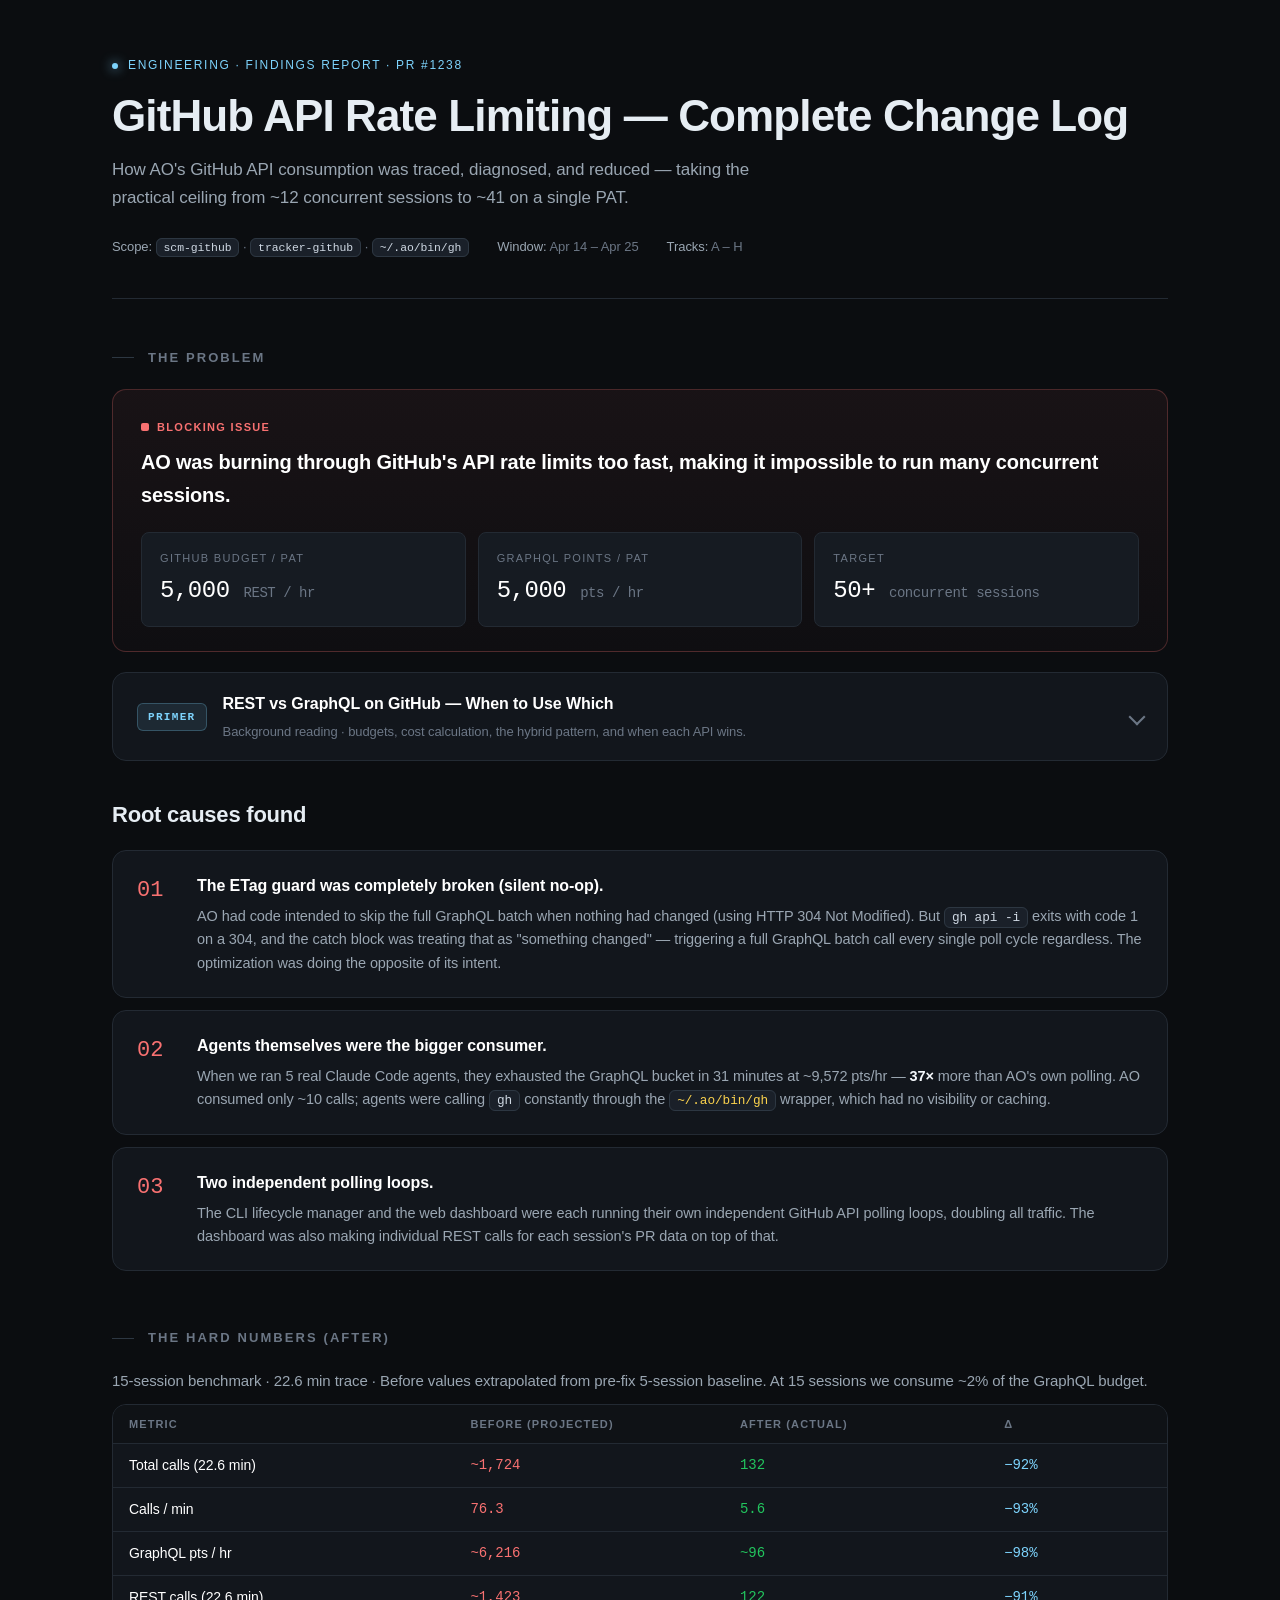
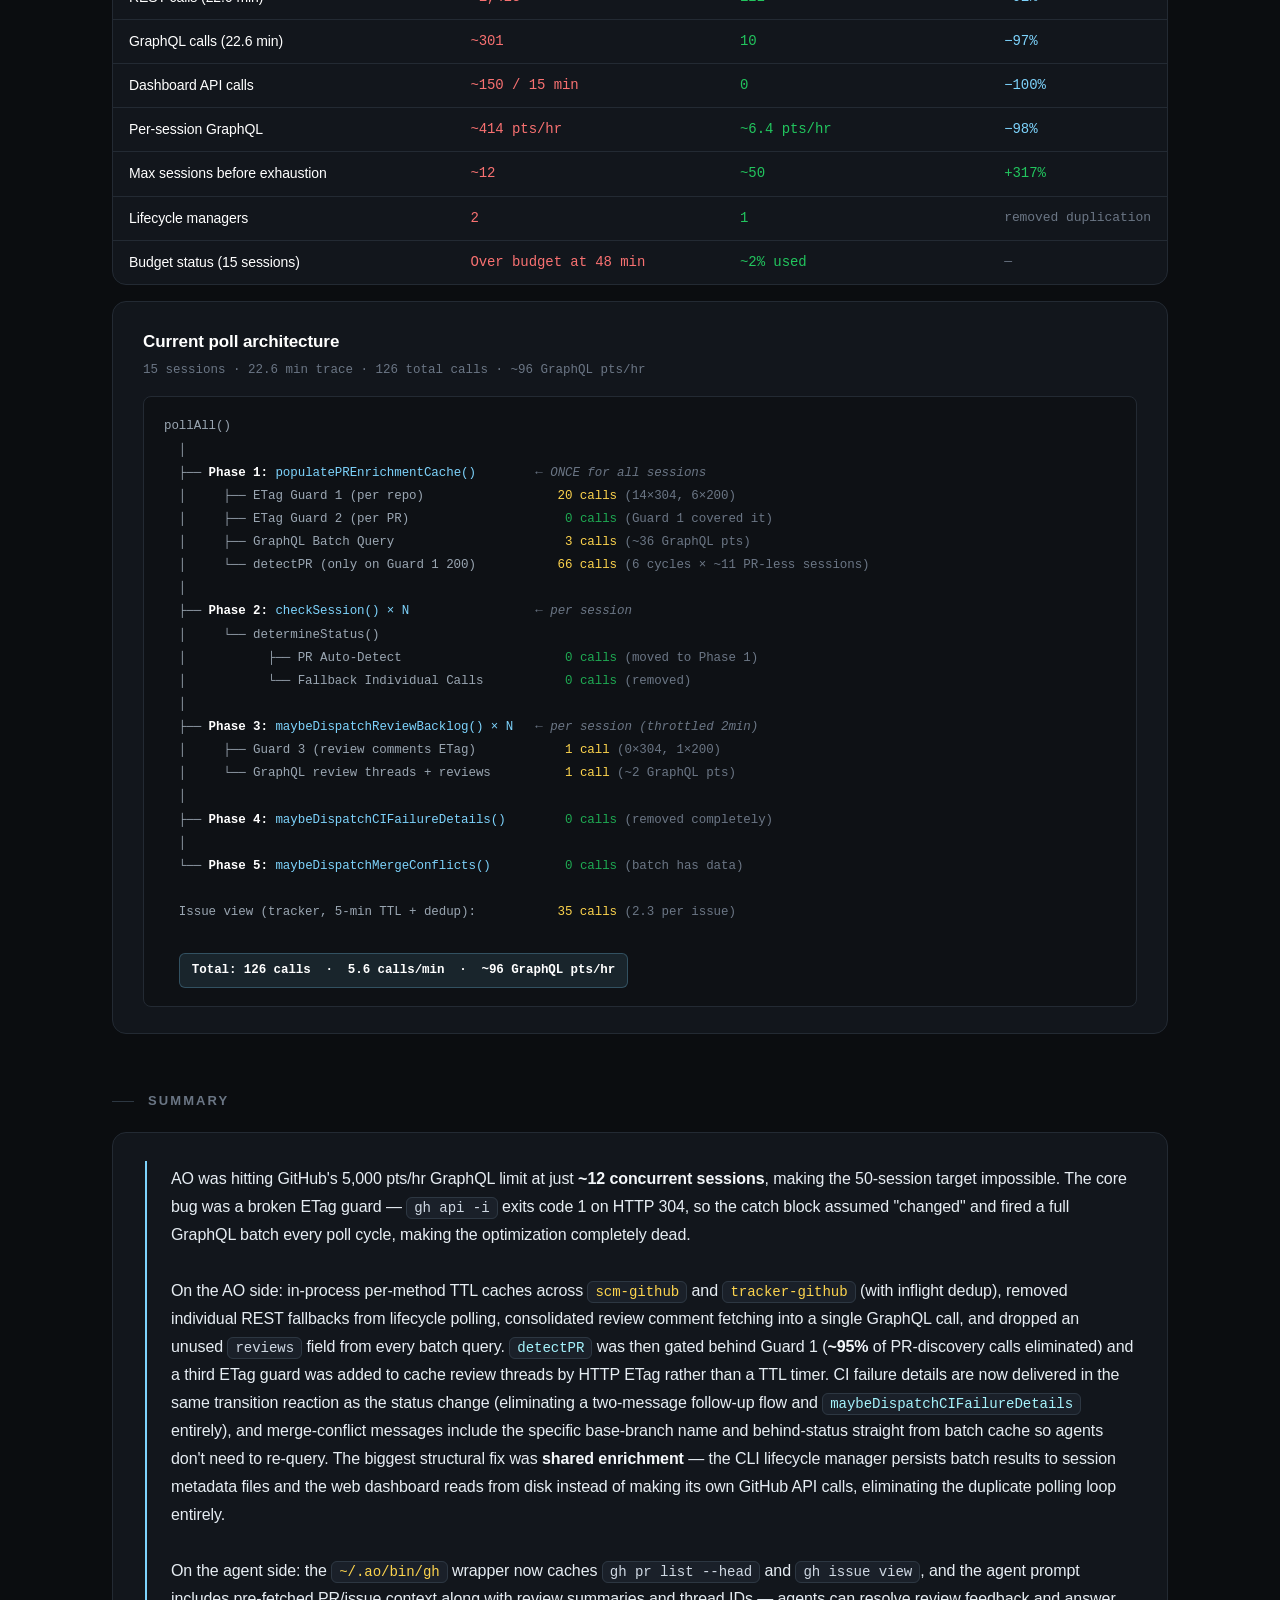
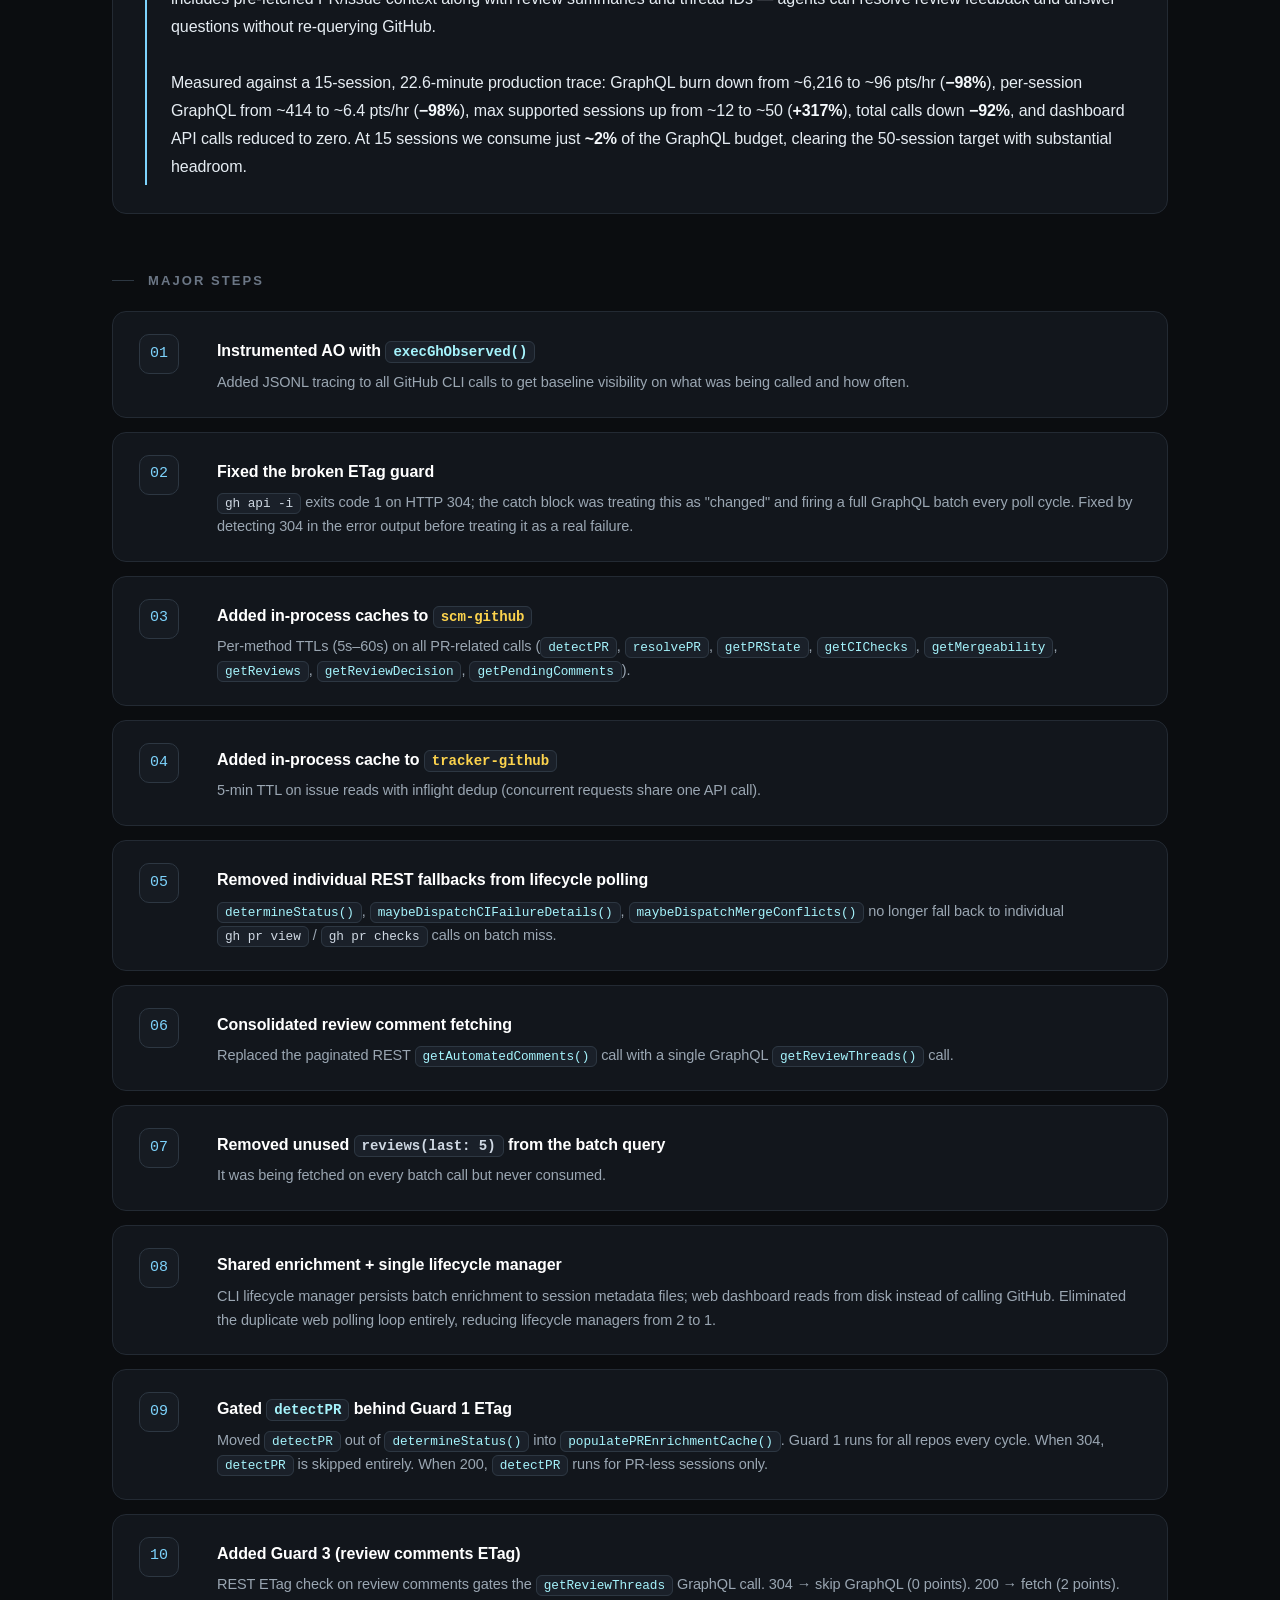
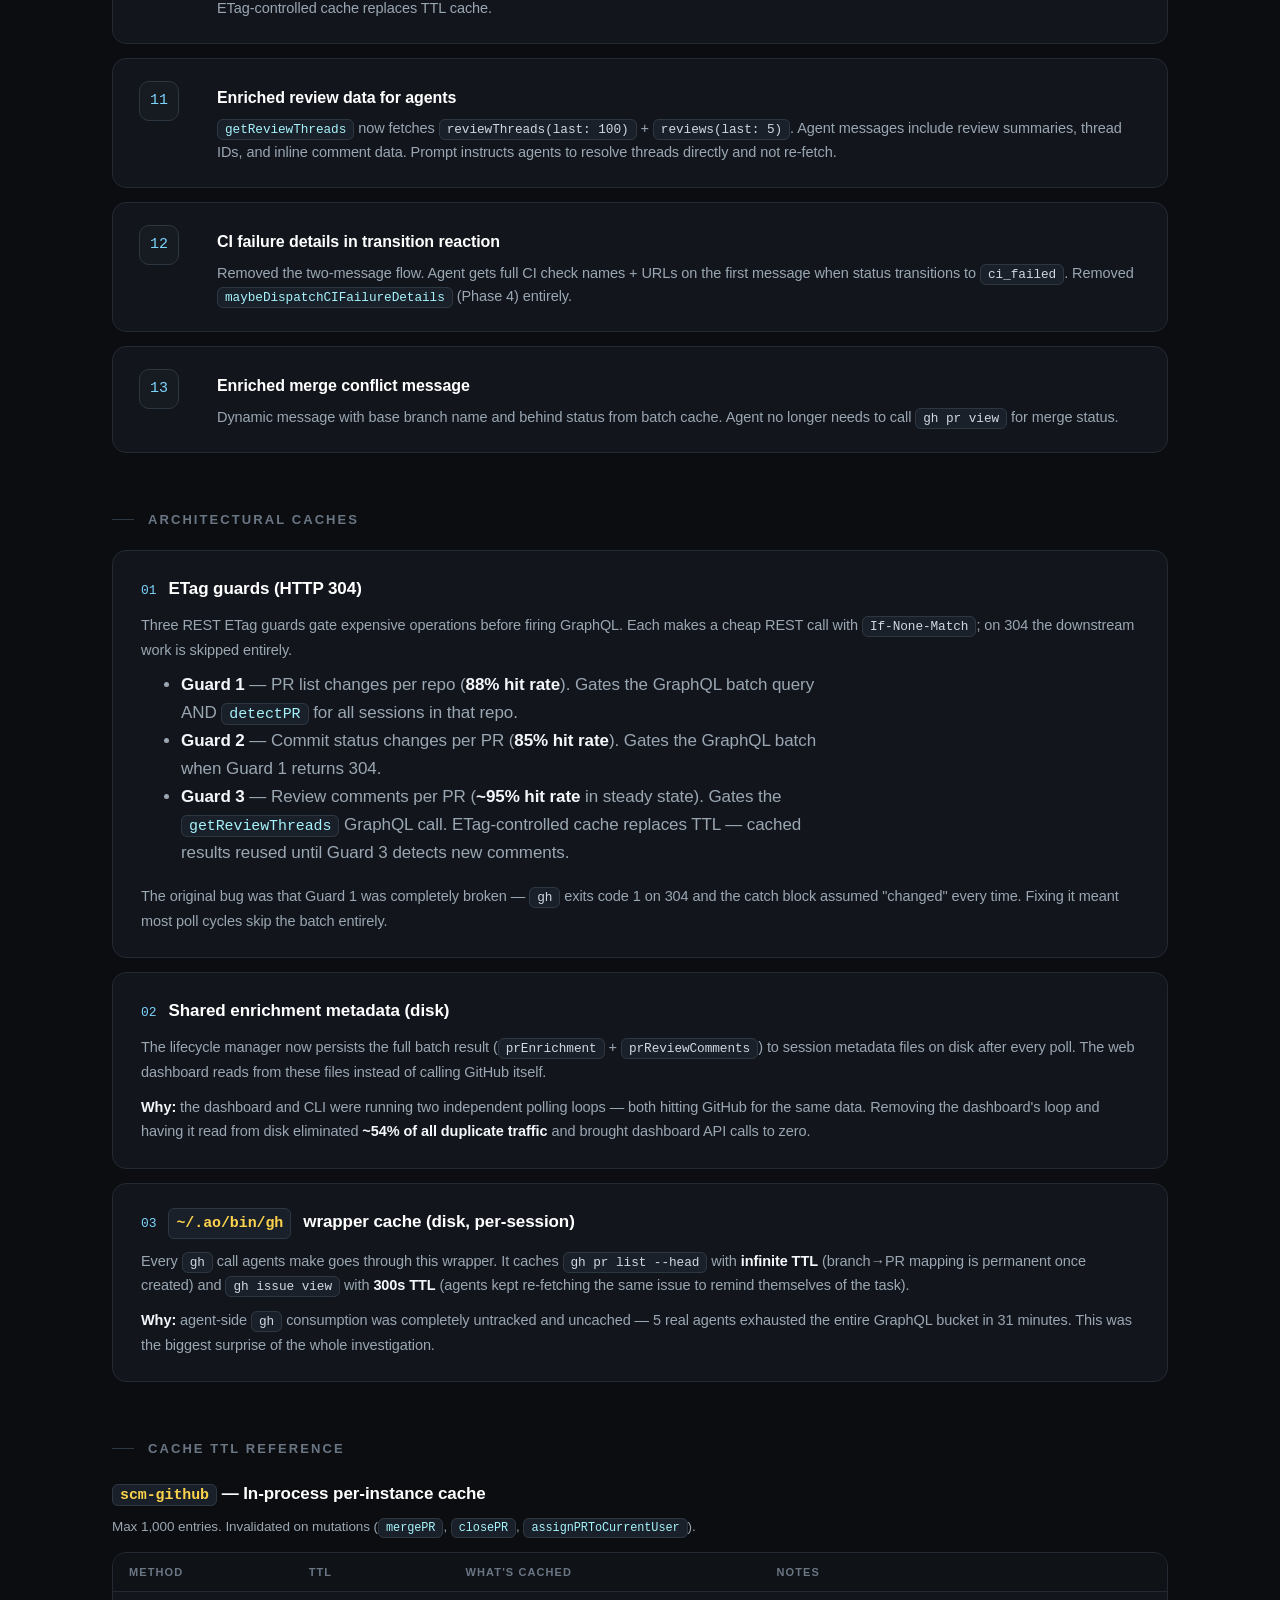
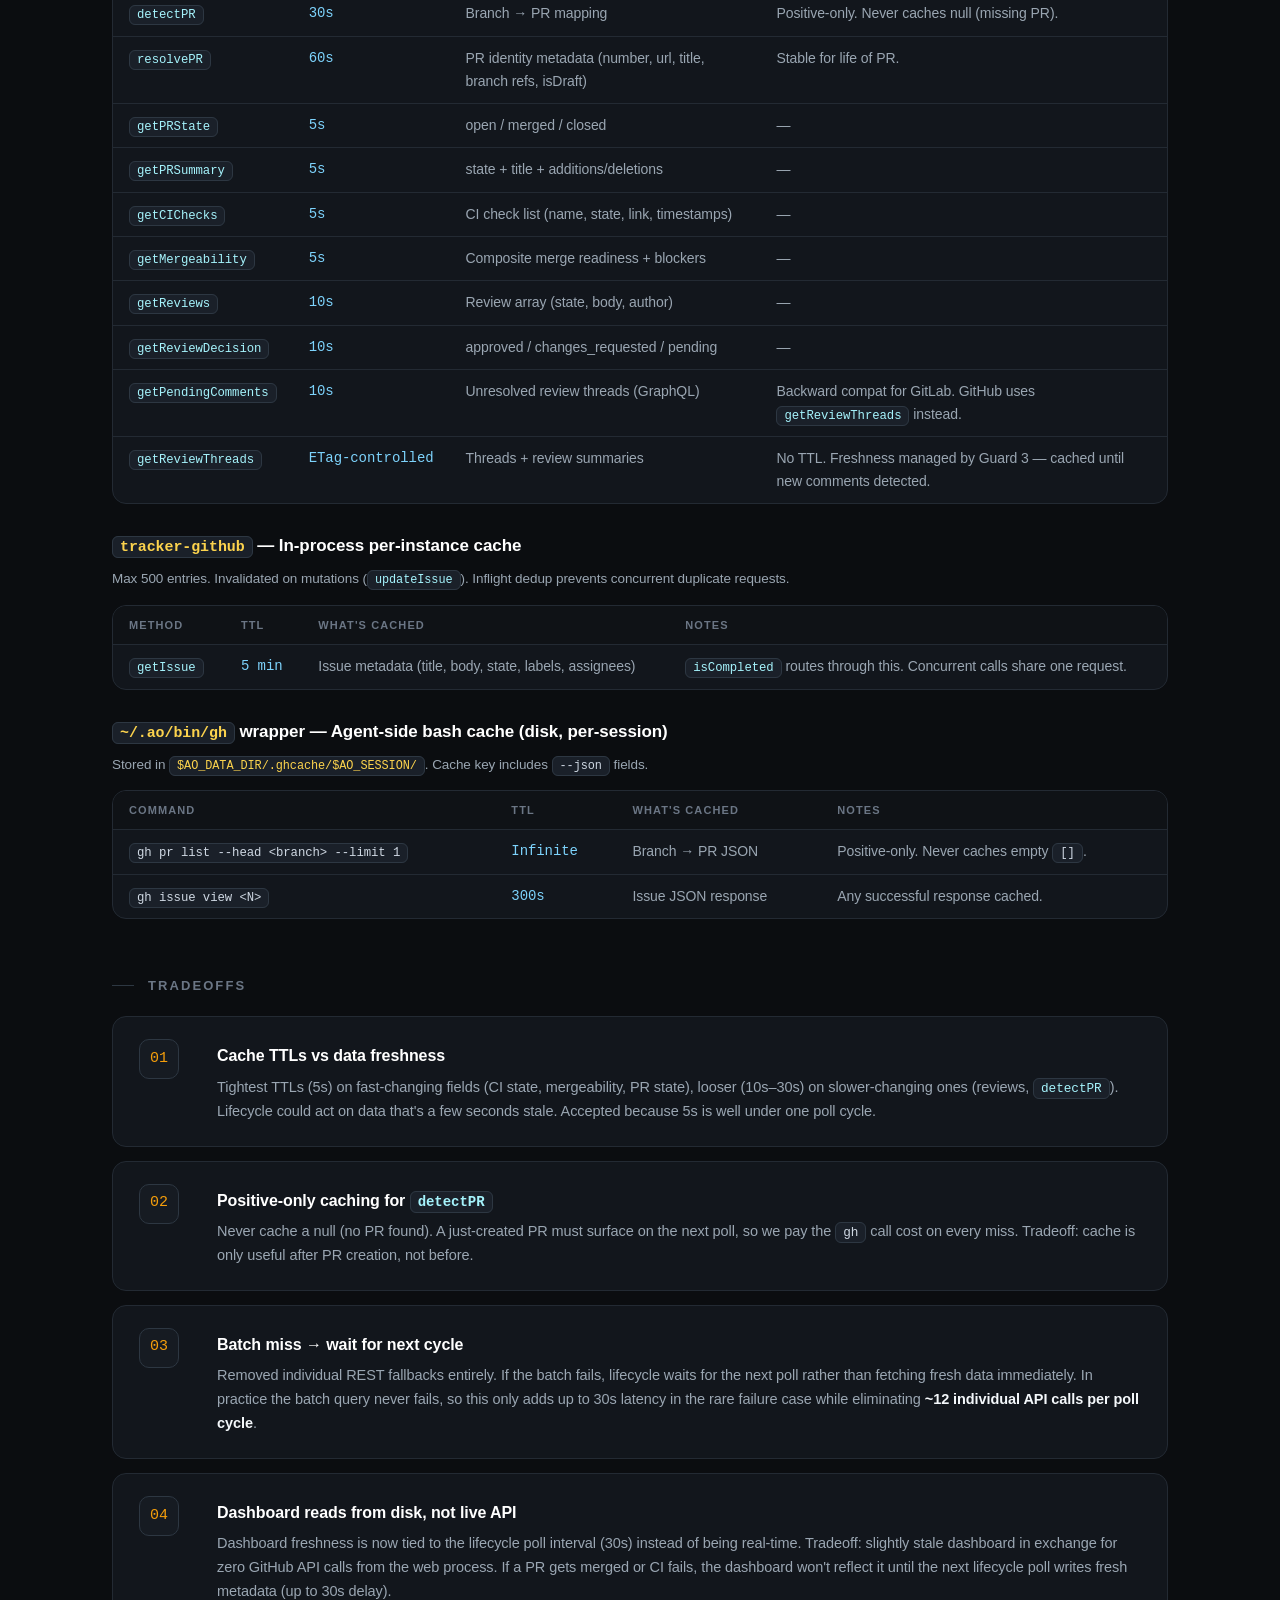
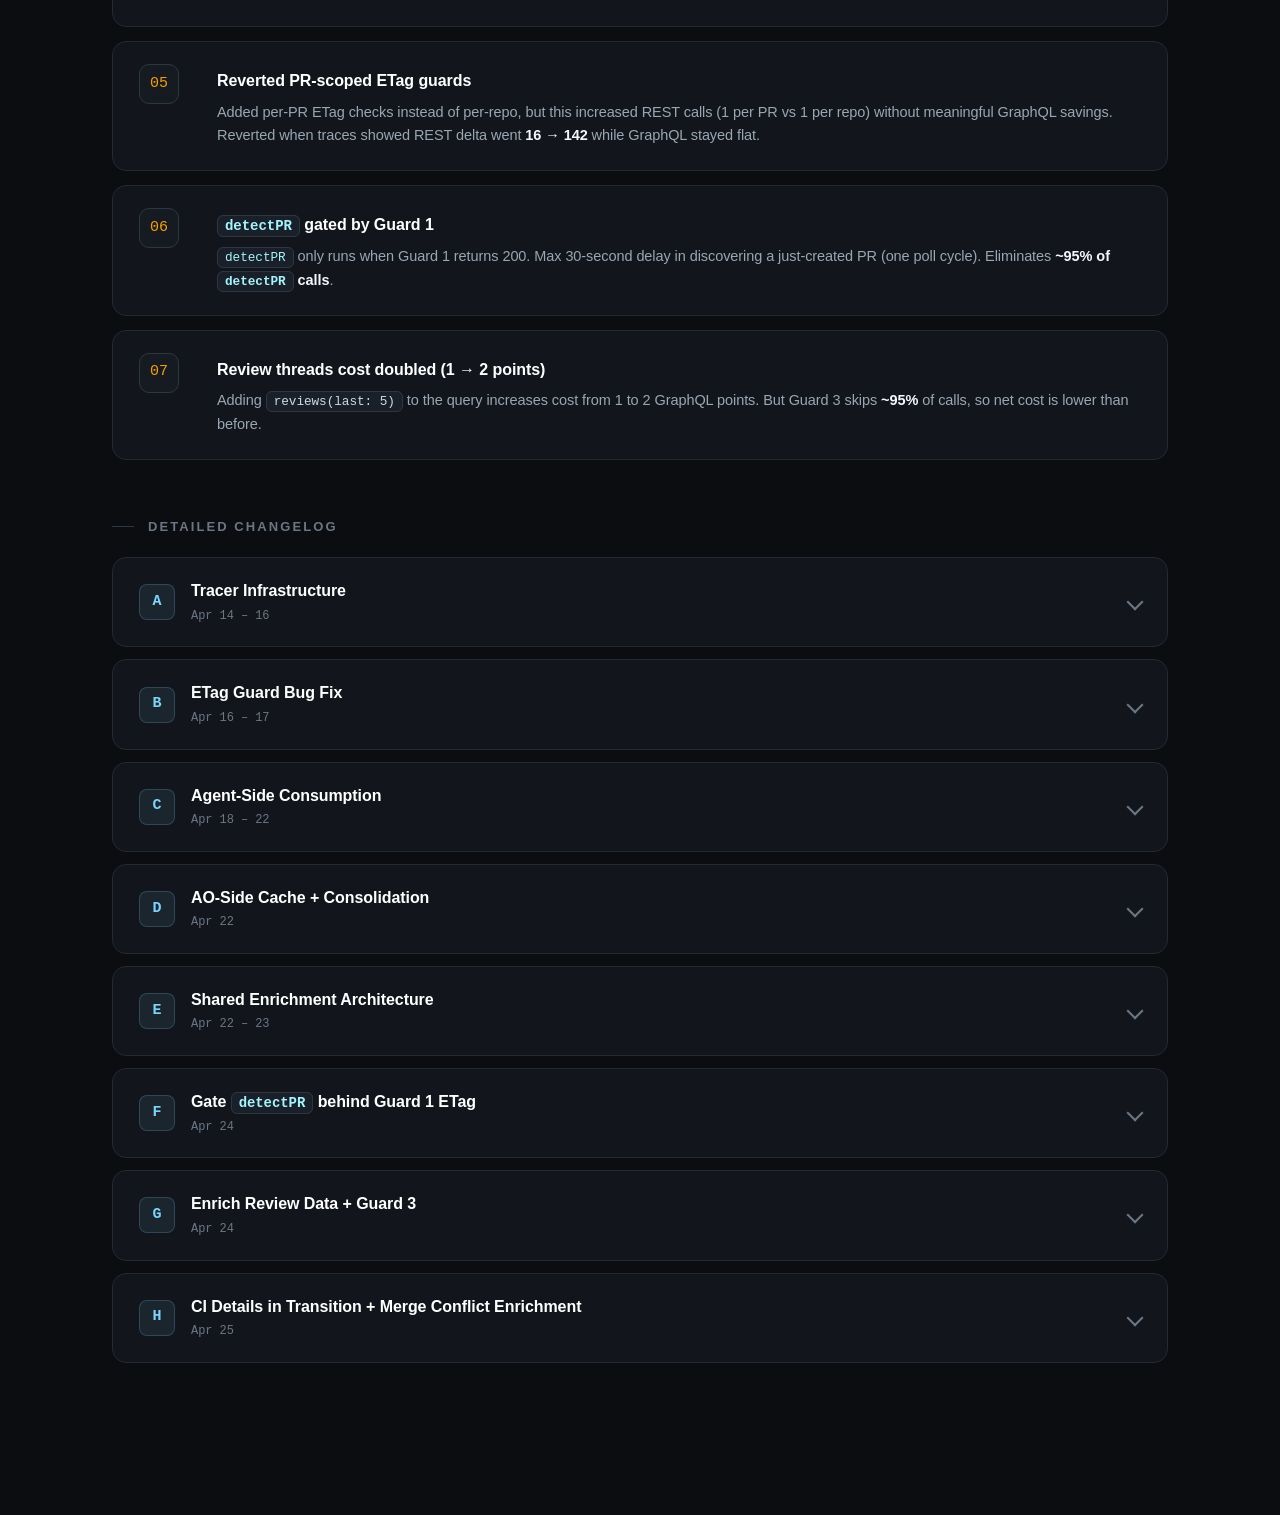
==== commit 68b01acb: "final gh api blog" ====
--- a/index.html
+++ b/index.html
@@ -179,7 +179,7 @@
   </script>
 
   <script type="__bundler/template">
-"<!DOCTYPE html>\n<html lang=\"en\"><head>\n<meta charset=\"utf-8\">\n<meta name=\"viewport\" content=\"width=device-width, initial-scale=1\">\n<title>GitHub API Rate Limiting — Complete Change Log (PR #1238)<\u002Ftitle>\n\n<style>\n  :root {\n    --bg: #0b0d10;\n    --bg-2: #0f1216;\n    --panel: #12161c;\n    --panel-2: #161b22;\n    --line: #232a33;\n    --line-2: #2d3742;\n    --ink: #e6edf3;\n    --ink-dim: #9aa6b2;\n    --ink-faint: #6b7685;\n    --accent: #7dd3fc;          /* cool cyan for structure */\n    --accent-dim: #38bdf8;\n    --good: #22c55e;\n    --good-soft: #14532d;\n    --good-bg: rgba(34, 197, 94, 0.08);\n    --bad: #f87171;\n    --bad-soft: #7f1d1d;\n    --bad-bg: rgba(248, 113, 113, 0.08);\n    --warn: #f59e0b;\n    --radius: 14px;\n    --radius-sm: 8px;\n  }\n\n  * { box-sizing: border-box; }\n  html, body { background: var(--bg); color: var(--ink); }\n  body {\n    margin: 0;\n    font: 15px/1.65 -apple-system, BlinkMacSystemFont, \"Helvetica Neue\", Helvetica, Arial, sans-serif;\n    -webkit-font-smoothing: antialiased;\n    text-rendering: optimizeLegibility;\n    letter-spacing: -0.005em;\n  }\n\n  .mono, code, kbd, pre { font-family: ui-monospace, SFMono-Regular, \"SF Mono\", Menlo, Consolas, \"Liberation Mono\", monospace; }\n\n  /* -------- Layout -------- */\n  .wrap { max-width: 1120px; margin: 0 auto; padding: 56px 32px 96px; }\n\n  /* -------- Header -------- */\n  header.doc {\n    border-bottom: 1px solid var(--line);\n    padding-bottom: 40px;\n    margin-bottom: 48px;\n  }\n  .eyebrow {\n    font-size: 12px; letter-spacing: 0.14em; text-transform: uppercase;\n    color: var(--accent); margin-bottom: 16px;\n    display: flex; gap: 10px; align-items: center;\n  }\n  .eyebrow .dot {\n    width: 6px; height: 6px; border-radius: 50%; background: var(--accent);\n    box-shadow: 0 0 12px var(--accent);\n  }\n  h1 {\n    font-size: 44px; line-height: 1.1; margin: 0 0 16px;\n    font-weight: 600; letter-spacing: -0.02em;\n    text-wrap: balance;\n  }\n  .sub {\n    color: var(--ink-dim); font-size: 17px; max-width: 72ch;\n    text-wrap: pretty;\n  }\n  .meta-row {\n    display: flex; flex-wrap: wrap; gap: 20px 28px; margin-top: 24px;\n    font-size: 13px; color: var(--ink-faint);\n  }\n  .meta-row span b { color: var(--ink-dim); font-weight: 500; }\n\n  /* -------- Section -------- */\n  section { margin-bottom: 56px; scroll-margin-top: 24px; }\n  h2 {\n    font-size: 13px; font-weight: 600; letter-spacing: 0.16em; text-transform: uppercase;\n    color: var(--ink-faint); margin: 0 0 20px;\n    display: flex; align-items: center; gap: 14px;\n  }\n  h2::before {\n    content: \"\"; width: 22px; height: 1px; background: var(--line-2);\n  }\n  h3 {\n    font-size: 22px; font-weight: 600; margin: 0 0 12px;\n    letter-spacing: -0.01em;\n  }\n\n  .card {\n    background: var(--panel);\n    border: 1px solid var(--line);\n    border-radius: var(--radius);\n    padding: 28px 32px;\n  }\n  .card + .card { margin-top: 16px; }\n\n  p { margin: 0 0 12px; color: var(--ink); }\n  p.lead { font-size: 17px; color: var(--ink); }\n  p.dim { color: var(--ink-dim); }\n\n  /* -------- Code / pill styles -------- */\n  code {\n    background: #1a2029;\n    border: 1px solid var(--line-2);\n    color: #cfd8e3;\n    padding: 2px 7px;\n    border-radius: 6px;\n    font-size: 0.88em;\n    white-space: nowrap;\n  }\n  /* strong method-ish pill (starts with letters + parens or paths) */\n  code.pill-path { color: #fcd34d; }\n  code.pill-method { color: #a5f3fc; }\n\n  strong { color: #f4f8fb; font-weight: 600; }\n\n  /* -------- Problem card intro -------- */\n  .alert {\n    background: linear-gradient(180deg, rgba(248,113,113,0.06), rgba(248,113,113,0.02));\n    border: 1px solid rgba(248,113,113,0.25);\n    border-radius: var(--radius);\n    padding: 24px 28px;\n    margin-bottom: 20px;\n  }\n  .alert .tag {\n    display: inline-flex; align-items: center; gap: 8px;\n    font-size: 11px; letter-spacing: 0.12em; text-transform: uppercase;\n    color: var(--bad); margin-bottom: 10px; font-weight: 600;\n  }\n  .alert .tag::before {\n    content: \"\"; width: 8px; height: 8px; border-radius: 2px; background: var(--bad);\n  }\n  .alert .big { font-size: 20px; font-weight: 600; color: #fff; margin: 0; letter-spacing: -0.01em; }\n\n  .quota-row {\n    display: grid; grid-template-columns: 1fr 1fr 1fr;\n    gap: 12px; margin-top: 20px;\n  }\n  .quota {\n    background: var(--panel-2); border: 1px solid var(--line);\n    border-radius: var(--radius-sm); padding: 16px 18px;\n  }\n  .quota .k { font-size: 11px; letter-spacing: 0.12em; text-transform: uppercase; color: var(--ink-faint); }\n  .quota .v { font-family: ui-monospace, monospace; font-size: 24px; font-weight: 500; color: #fff; margin-top: 4px; letter-spacing: -0.02em; }\n\n  /* -------- Root causes -------- */\n  .causes { display: grid; gap: 12px; }\n  .cause {\n    display: grid; grid-template-columns: 40px 1fr; gap: 20px;\n    padding: 22px 24px; background: var(--panel); border: 1px solid var(--line);\n    border-radius: var(--radius);\n  }\n  .cause .num {\n    font-family: ui-monospace, monospace;\n    font-size: 22px; color: var(--bad);\n    font-weight: 500;\n  }\n  .cause h4 { margin: 0 0 6px; font-size: 16px; color: #fff; font-weight: 600; letter-spacing: -0.005em; }\n  .cause p { color: var(--ink-dim); margin: 0; font-size: 14.5px; line-height: 1.6; }\n\n  /* -------- Before-hard-numbers gradient table -------- */\n  .sessions-table {\n    width: 100%;\n    border-collapse: separate;\n    border-spacing: 0;\n    background: var(--panel);\n    border: 1px solid var(--line);\n    border-radius: var(--radius);\n    overflow: hidden;\n  }\n  .sessions-table th, .sessions-table td {\n    padding: 18px 22px; text-align: left;\n    border-bottom: 1px solid var(--line);\n  }\n  .sessions-table tr:last-child td { border-bottom: 0; }\n  .sessions-table th {\n    font-size: 11px; letter-spacing: 0.12em; text-transform: uppercase;\n    color: var(--ink-faint); font-weight: 600; background: var(--bg-2);\n  }\n  .sessions-table td { font-family: ui-monospace, monospace; font-size: 15px; }\n  .sessions-table td:first-child { color: #fff; font-weight: 500; }\n  .sessions-table .status {\n    font-family: -apple-system, \"Helvetica Neue\", Arial, sans-serif;\n    display: inline-flex; align-items: center; gap: 8px;\n    font-size: 13px; font-weight: 500;\n    padding: 4px 12px; border-radius: 999px;\n  }\n  .status.safe { background: rgba(34,197,94,0.12); color: #86efac; border: 1px solid rgba(34,197,94,0.25); }\n  .status.edge { background: rgba(245,158,11,0.12); color: #fcd34d; border: 1px solid rgba(245,158,11,0.28); }\n  .status.over { background: rgba(248,113,113,0.14); color: #fca5a5; border: 1px solid rgba(248,113,113,0.3); }\n\n  .gradient-row td:nth-child(2) {\n    position: relative;\n  }\n  .gradient-row td:nth-child(2)::before {\n    content: \"\"; position: absolute; inset: 0; opacity: 0.28;\n    pointer-events: none;\n  }\n  .gradient-row.r-safe td:nth-child(2)::before {\n    background: linear-gradient(90deg, rgba(34,197,94,0.35) 0%, rgba(34,197,94,0.08) 100%);\n  }\n  .gradient-row.r-edge td:nth-child(2)::before {\n    background: linear-gradient(90deg, rgba(245,158,11,0.4) 0%, rgba(245,158,11,0.1) 100%);\n  }\n  .gradient-row.r-over td:nth-child(2)::before {\n    background: linear-gradient(90deg, rgba(248,113,113,0.45) 0%, rgba(248,113,113,0.12) 100%);\n  }\n  .gradient-row td > span { position: relative; z-index: 1; }\n\n  .ceiling {\n    margin-top: 16px; padding: 14px 18px;\n    background: var(--panel-2); border: 1px solid var(--line);\n    border-left: 3px solid var(--warn);\n    border-radius: var(--radius-sm);\n    font-size: 14px; color: var(--ink-dim);\n  }\n  .ceiling b { color: #fff; }\n\n  /* -------- Hero metrics table -------- */\n  .hero {\n    background: linear-gradient(180deg, #12171f, #0e1218);\n    border: 1px solid var(--line-2);\n    border-radius: 20px;\n    padding: 36px;\n    position: relative;\n    overflow: hidden;\n  }\n  .hero::before {\n    content: \"\"; position: absolute;\n    top: -60%; right: -20%; width: 500px; height: 500px;\n    background: radial-gradient(circle, rgba(125,211,252,0.06), transparent 60%);\n    pointer-events: none;\n  }\n  .hero .hero-head {\n    display: flex; justify-content: space-between; align-items: flex-end;\n    flex-wrap: wrap; gap: 12px;\n    margin-bottom: 28px; position: relative;\n  }\n  .hero h3 { font-size: 28px; margin: 0; }\n  .hero .hero-sub { color: var(--ink-dim); font-size: 14px; margin: 0; }\n\n  .worst-case-note {\n    display: inline-flex; align-items: center; gap: 10px;\n    padding: 8px 14px;\n    background: rgba(245, 158, 11, 0.08);\n    border: 1px solid rgba(245, 158, 11, 0.25);\n    border-radius: 999px;\n    font-size: 13px; color: #fcd34d;\n  }\n  .worst-case-note b { color: #fde68a; font-weight: 600; }\n  .worst-case-note .wc-dot {\n    width: 6px; height: 6px; border-radius: 50%;\n    background: var(--warn); box-shadow: 0 0 10px var(--warn);\n  }\n\n  .metrics {\n    display: grid;\n    grid-template-columns: 2.2fr 1fr 1fr 1fr;\n    gap: 0;\n    position: relative;\n  }\n  .metrics .col-head {\n    font-size: 11px; letter-spacing: 0.12em; text-transform: uppercase;\n    color: var(--ink-faint); padding: 0 0 14px;\n    border-bottom: 1px solid var(--line);\n    font-weight: 600;\n  }\n  .metrics .col-head.before { color: var(--bad); }\n  .metrics .col-head.after  { color: var(--good); }\n  .metrics .col-head.delta  { color: var(--accent); }\n  .metrics .col-head.label  { color: var(--ink-faint); }\n\n  .metrics .cell {\n    padding: 22px 16px 22px 0;\n    border-bottom: 1px solid var(--line);\n    font-family: ui-monospace, monospace;\n  }\n  .metrics .cell.label {\n    font-family: -apple-system, \"Helvetica Neue\", Arial, sans-serif;\n    color: var(--ink); font-size: 15px; font-weight: 500;\n    padding-right: 24px;\n  }\n  .metrics .cell.before {\n    color: var(--bad); font-size: 22px; font-variant-numeric: tabular-nums;\n    text-shadow: 0 0 24px rgba(248,113,113,0.12);\n  }\n  .metrics .cell.after {\n    color: var(--good); font-size: 22px; font-variant-numeric: tabular-nums;\n    text-shadow: 0 0 24px rgba(34,197,94,0.12);\n  }\n  .metrics .cell.delta {\n    color: var(--accent); font-size: 18px; font-weight: 500;\n    font-variant-numeric: tabular-nums;\n  }\n  .metrics .cell.delta.up { color: var(--good); }\n  .metrics .cell.delta.down { color: var(--accent); }\n\n  .metrics .row-last .cell { border-bottom: 0; }\n\n  .calc-box {\n    margin-top: 28px;\n    background: rgba(0,0,0,0.25);\n    border: 1px solid var(--line);\n    border-radius: var(--radius-sm);\n    padding: 18px 22px;\n    font-size: 13.5px; color: var(--ink-dim);\n    line-height: 1.8;\n  }\n  .calc-box b { color: #fff; font-weight: 600; }\n  .calc-box .arrow { color: var(--accent); }\n\n  /* -------- Poll architecture tree -------- */\n  .poll-arch {\n    margin-top: 16px;\n    background: var(--panel);\n    border: 1px solid var(--line);\n    border-radius: var(--radius);\n    padding: 26px 30px;\n    overflow: hidden;\n  }\n  .poll-arch-head { margin-bottom: 16px; }\n  .poll-arch-head h4 {\n    margin: 0 0 4px; font-size: 17px; font-weight: 600; color: #fff;\n    letter-spacing: -0.005em;\n  }\n  .poll-arch-sub {\n    color: var(--ink-faint); font-size: 12.5px;\n    font-family: ui-monospace, SFMono-Regular, Menlo, monospace;\n    letter-spacing: 0;\n  }\n  .poll-arch-tree {\n    font-family: ui-monospace, SFMono-Regular, \"SF Mono\", Menlo, Consolas, monospace;\n    font-size: 12.5px;\n    line-height: 1.85;\n    color: var(--ink-dim);\n    background: rgba(0,0,0,0.25);\n    border: 1px solid var(--line);\n    border-radius: var(--radius-sm);\n    padding: 18px 20px;\n    margin: 0;\n    overflow-x: auto;\n    white-space: pre;\n    tab-size: 2;\n  }\n  .poll-arch-tree .pa-phase { color: #fff; font-weight: 600; }\n  .poll-arch-tree .pa-fn { color: var(--accent); }\n  .poll-arch-tree .pa-comment { color: var(--ink-faint); font-style: italic; }\n  .poll-arch-tree .pa-count { color: #fcd34d; font-weight: 500; }\n  .poll-arch-tree .pa-count.zero { color: var(--good); opacity: 0.85; }\n  .poll-arch-tree .pa-note { color: var(--ink-faint); }\n  .poll-arch-tree .pa-total {\n    color: #fff; font-weight: 600;\n    background: rgba(125,211,252,0.1);\n    border: 1px solid rgba(125,211,252,0.25);\n    padding: 5px 12px; border-radius: 6px;\n    display: inline-block; margin-top: 6px;\n  }\n  @media (max-width: 820px) {\n    .poll-arch-tree { font-size: 11.5px; padding: 14px; }\n    .poll-arch { padding: 20px; }\n  }\n\n  /* -------- Summary -------- */\n  .summary {\n    border-left: 2px solid var(--accent);\n    padding: 4px 0 4px 24px;\n    color: var(--ink);\n    font-size: 16px;\n    line-height: 1.75;\n  }\n\n  /* -------- Step cards -------- */\n  .steps { display: grid; gap: 14px; counter-reset: step; }\n  .step {\n    display: grid; grid-template-columns: 56px 1fr; gap: 22px;\n    background: var(--panel); border: 1px solid var(--line);\n    border-radius: var(--radius); padding: 22px 26px;\n    transition: border-color 0.15s;\n  }\n  .step:hover { border-color: var(--line-2); }\n  .step .badge {\n    counter-increment: step;\n    width: 40px; height: 40px; border-radius: 10px;\n    display: grid; place-items: center;\n    background: var(--panel-2);\n    border: 1px solid var(--line-2);\n    color: var(--accent);\n    font-family: ui-monospace, monospace;\n    font-size: 15px; font-weight: 500;\n  }\n  .step .badge::before { content: counter(step, decimal-leading-zero); }\n  .step h4 { margin: 4px 0 6px; font-size: 16px; font-weight: 600; color: #fff; letter-spacing: -0.005em; }\n  .step p { margin: 0; color: var(--ink-dim); font-size: 14.5px; line-height: 1.65; }\n\n  /* Tradeoffs variant — warning tint */\n  .steps.trade .step .badge { color: var(--warn); }\n  .steps.future .step .badge { color: var(--good); }\n\n  /* -------- Caches cards -------- */\n  .cache-grid { display: grid; gap: 14px; }\n  .cache-card {\n    background: var(--panel); border: 1px solid var(--line);\n    border-radius: var(--radius); padding: 24px 28px;\n  }\n  .cache-card h4 {\n    margin: 0 0 10px; font-size: 17px; font-weight: 600; color: #fff;\n    display: flex; gap: 12px; align-items: baseline;\n  }\n  .cache-card h4 .n {\n    font-family: ui-monospace, monospace; color: var(--accent);\n    font-size: 13px; font-weight: 500;\n  }\n  .cache-card p { color: var(--ink-dim); font-size: 14.5px; line-height: 1.7; margin: 0; }\n  .cache-card p + p { margin-top: 10px; }\n\n  /* -------- Reference tables -------- */\n  .ref-table {\n    width: 100%; border-collapse: separate; border-spacing: 0;\n    background: var(--panel); border: 1px solid var(--line);\n    border-radius: var(--radius); overflow: hidden;\n    font-size: 14px;\n  }\n  .ref-table th, .ref-table td {\n    padding: 12px 18px; text-align: left;\n    border-bottom: 1px solid var(--line);\n    vertical-align: top;\n  }\n  .ref-table tr:last-child td { border-bottom: 0; }\n  .ref-table th {\n    font-size: 11px; letter-spacing: 0.1em; text-transform: uppercase;\n    color: var(--ink-faint); font-weight: 600; background: var(--bg-2);\n  }\n  .ref-table td { color: var(--ink-dim); }\n  .ref-table td:first-child { color: #fff; }\n  .ref-table td.ttl { font-family: ui-monospace, monospace; color: var(--accent); white-space: nowrap; }\n\n  .ref-title {\n    display: flex; align-items: center; gap: 14px;\n    margin: 0 0 8px;\n  }\n  .ref-title h4 { margin: 0; font-size: 17px; font-weight: 600; color: #fff; }\n  .ref-title .hint { color: var(--ink-faint); font-size: 13px; }\n  .ref-block + .ref-block { margin-top: 28px; }\n  .ref-sub { color: var(--ink-dim); font-size: 13.5px; margin: 0 0 14px; }\n\n  /* -------- Collapsible changelog -------- */\n  .track {\n    background: var(--panel); border: 1px solid var(--line);\n    border-radius: var(--radius); overflow: hidden;\n  }\n  .track + .track { margin-top: 12px; }\n  .track summary {\n    list-style: none; cursor: pointer;\n    padding: 20px 26px;\n    display: flex; justify-content: space-between; align-items: center;\n    gap: 20px;\n    transition: background 0.15s;\n  }\n  .track summary::-webkit-details-marker { display: none; }\n  .track summary:hover { background: var(--panel-2); }\n  .track[open] summary { border-bottom: 1px solid var(--line); }\n\n  .track .t-left { display: flex; align-items: center; gap: 16px; min-width: 0; }\n  .track .letter {\n    width: 36px; height: 36px; border-radius: 8px;\n    display: grid; place-items: center;\n    background: rgba(125,211,252,0.08);\n    border: 1px solid rgba(125,211,252,0.2);\n    color: var(--accent);\n    font-family: ui-monospace, monospace; font-size: 15px; font-weight: 600;\n  }\n  .track .t-title { font-size: 16px; font-weight: 600; color: #fff; }\n  .track .t-date { font-family: ui-monospace, monospace; font-size: 12px; color: var(--ink-faint); margin-top: 2px; }\n  .track .caret {\n    width: 12px; height: 12px; border-right: 2px solid var(--ink-faint);\n    border-bottom: 2px solid var(--ink-faint); transform: rotate(45deg);\n    transition: transform 0.15s;\n    flex-shrink: 0;\n  }\n  .track[open] .caret { transform: rotate(-135deg); }\n\n  .track .body { padding: 8px 26px 26px; }\n  .track .body ol {\n    list-style: none; padding: 0; margin: 0; counter-reset: tstep;\n  }\n  .track .body ol > li {\n    counter-increment: tstep;\n    padding: 16px 0 16px 44px;\n    position: relative;\n    border-top: 1px solid var(--line);\n    color: var(--ink-dim);\n    font-size: 14.5px;\n    line-height: 1.65;\n  }\n  .track .body ol > li::before {\n    content: counter(tstep, decimal-leading-zero);\n    position: absolute; left: 0; top: 16px;\n    font-family: ui-monospace, monospace;\n    color: var(--ink-faint); font-size: 12px;\n    letter-spacing: 0.05em;\n  }\n  .track .body ol > li strong { color: #fff; }\n  .track .body ul.sub {\n    margin: 10px 0 0; padding: 0 0 0 18px;\n    list-style: none;\n  }\n  .track .body ul.sub li {\n    padding: 6px 0 6px 16px;\n    position: relative;\n    color: var(--ink-dim);\n    font-size: 14px;\n  }\n  .track .body ul.sub li::before {\n    content: \"\"; position: absolute; left: 0; top: 16px;\n    width: 8px; height: 1px; background: var(--line-2);\n  }\n  .track .body .result {\n    margin-top: 8px; padding: 10px 14px;\n    background: rgba(34,197,94,0.06);\n    border: 1px solid rgba(34,197,94,0.15);\n    border-left: 3px solid var(--good);\n    border-radius: 6px;\n    font-size: 13.5px; color: #bbf7d0;\n  }\n\n  /* -------- Footer divider between sections -------- */\n  .rule {\n    height: 1px; background: var(--line); margin: 56px 0;\n  }\n\n  /* -------- Responsive -------- */\n  @media (max-width: 820px) {\n    .wrap { padding: 32px 20px 60px; }\n    h1 { font-size: 32px; }\n    .metrics { grid-template-columns: 1fr 1fr; }\n    .metrics .col-head.label, .metrics .cell.label { grid-column: 1 / -1; padding-bottom: 8px; border-bottom: 0; font-weight: 600; font-size: 14px; color: var(--ink-faint); text-transform: uppercase; letter-spacing: 0.08em; }\n    .metrics .cell { padding: 14px 12px 14px 0; font-size: 18px !important; }\n    .quota-row { grid-template-columns: 1fr; }\n    .hero { padding: 24px; }\n  }\n  @media print {\n    body { background: #fff; color: #000; }\n    .track .body { display: block !important; }\n    details[open] { page-break-inside: avoid; }\n  }\n<\u002Fstyle>\n<\u002Fhead>\n<body>\n<div class=\"wrap\">\n\n  <header class=\"doc\">\n    <div class=\"eyebrow\"><span class=\"dot\"><\u002Fspan>Engineering · Findings report · PR #1238<\u002Fdiv>\n    <h1>GitHub API Rate Limiting — Complete Change Log<\u002Fh1>\n    <p class=\"sub\">How AO's GitHub API consumption was traced, diagnosed, and reduced — taking the practical ceiling from ~12 concurrent sessions to ~41 on a single PAT.<\u002Fp>\n    <div class=\"meta-row\">\n      <span><b>Scope:<\u002Fb> <code class=\"mono\">scm-github<\u002Fcode> · <code class=\"mono\">tracker-github<\u002Fcode> · <code class=\"mono\">~/.ao/bin/gh<\u002Fcode><\u002Fspan>\n      <span><b>Window:<\u002Fb> Apr 14 – Apr 24<\u002Fspan>\n      <span><b>Tracks:<\u002Fb> A – G<\u002Fspan>\n    <\u002Fdiv>\n  <\u002Fheader>\n\n  <!-- ============ PROBLEM ============ -->\n  <section>\n    <h2>The Problem<\u002Fh2>\n\n    <div class=\"alert\">\n      <div class=\"tag\">Blocking issue<\u002Fdiv>\n      <p class=\"big\">AO was burning through GitHub's API rate limits too fast, making it impossible to run many concurrent sessions.<\u002Fp>\n      <div class=\"quota-row\">\n        <div class=\"quota\"><div class=\"k\">GitHub budget / PAT<\u002Fdiv><div class=\"v\">5,000 <span style=\"color:var(--ink-faint);font-size:14px;\">REST / hr<\u002Fspan><\u002Fdiv><\u002Fdiv>\n        <div class=\"quota\"><div class=\"k\">GraphQL points / PAT<\u002Fdiv><div class=\"v\">5,000 <span style=\"color:var(--ink-faint);font-size:14px;\">pts / hr<\u002Fspan><\u002Fdiv><\u002Fdiv>\n        <div class=\"quota\"><div class=\"k\">Target<\u002Fdiv><div class=\"v\">50+ <span style=\"color:var(--ink-faint);font-size:14px;\">concurrent sessions<\u002Fspan><\u002Fdiv><\u002Fdiv>\n      <\u002Fdiv>\n    <\u002Fdiv>\n\n    <h3 style=\"margin: 36px 0 16px;\">Root causes found<\u002Fh3>\n    <div class=\"causes\">\n      <div class=\"cause\">\n        <div class=\"num\">01<\u002Fdiv>\n        <div>\n          <h4>The ETag guard was completely broken (silent no-op).<\u002Fh4>\n          <p>AO had code intended to skip the full GraphQL batch when nothing had changed (using HTTP 304 Not Modified). But <code>gh api -i<\u002Fcode> exits with code 1 on a 304, and the catch block was treating that as \"something changed\" — triggering a full GraphQL batch call every single poll cycle regardless. The optimization was doing the opposite of its intent.<\u002Fp>\n        <\u002Fdiv>\n      <\u002Fdiv>\n      <div class=\"cause\">\n        <div class=\"num\">02<\u002Fdiv>\n        <div>\n          <h4>Agents themselves were the bigger consumer.<\u002Fh4>\n          <p>When we ran 5 real Claude Code agents, they exhausted the GraphQL bucket in 31 minutes at ~9,572 pts/hr — <strong>37×<\u002Fstrong> more than AO's own polling. AO consumed only ~10 calls; agents were calling <code>gh<\u002Fcode> constantly through the <code class=\"pill-path\">~/.ao/bin/gh<\u002Fcode> wrapper, which had no visibility or caching.<\u002Fp>\n        <\u002Fdiv>\n      <\u002Fdiv>\n      <div class=\"cause\">\n        <div class=\"num\">03<\u002Fdiv>\n        <div>\n          <h4>Two independent polling loops.<\u002Fh4>\n          <p>The CLI lifecycle manager and the web dashboard were each running their own independent GitHub API polling loops, doubling all traffic. The dashboard was also making individual REST calls for each session's PR data on top of that.<\u002Fp>\n        <\u002Fdiv>\n      <\u002Fdiv>\n    <\u002Fdiv>\n\n    <h3 style=\"margin: 36px 0 16px;\">The hard numbers (before)<\u002Fh3>\n    <p class=\"dim\" style=\"margin-bottom:18px;\">Extrapolation from 5-session runs showed the ceiling hit well before the 50-session target.<\u002Fp>\n\n    <table class=\"sessions-table\">\n      <thead>\n        <tr>\n          <th style=\"width: 20%;\">Sessions<\u002Fth>\n          <th style=\"width: 52%;\">GraphQL burn / hr<\u002Fth>\n          <th style=\"width: 28%;\">Status<\u002Fth>\n        <\u002Ftr>\n      <\u002Fthead>\n      <tbody>\n        <tr class=\"gradient-row r-safe\">\n          <td>5<\u002Ftd>\n          <td><span>683 – 1,180<\u002Fspan><\u002Ftd>\n          <td><span class=\"status safe\">Safe<\u002Fspan><\u002Ftd>\n        <\u002Ftr>\n        <tr class=\"gradient-row r-edge\">\n          <td>20<\u002Ftd>\n          <td><span>2,733 – 4,720<\u002Fspan><\u002Ftd>\n          <td><span class=\"status edge\">At the edge<\u002Fspan><\u002Ftd>\n        <\u002Ftr>\n        <tr class=\"gradient-row r-over\">\n          <td>50<\u002Ftd>\n          <td><span>6,833 – 11,800<\u002Fspan><\u002Ftd>\n          <td><span class=\"status over\">Over budget<\u002Fspan><\u002Ftd>\n        <\u002Ftr>\n      <\u002Ftbody>\n    <\u002Ftable>\n\n    <div class=\"ceiling\">Practical ceiling with the bugs in place: <b>~20–35 sessions max.<\u002Fb><\u002Fdiv>\n  <\u002Fsection>\n\n  <!-- ============ HERO: BEFORE / AFTER ============ -->\n  <section>\n    <h2>The hard numbers (after)<\u002Fh2>\n\n    <div class=\"hero\">\n      <div class=\"hero-head\">\n        <div>\n          <h3>Before / After<\u002Fh3>\n          <p class=\"hero-sub\">15-session benchmark · 22.6 min trace · Before values extrapolated from pre-fix 5-session baseline.<\u002Fp>\n        <\u002Fdiv>\n        <div class=\"worst-case-note\">\n          <span class=\"wc-dot\"><\u002Fspan>\n          <span><b>At 15 sessions:<\u002Fb> ~2% of GraphQL budget used<\u002Fspan>\n        <\u002Fdiv>\n      <\u002Fdiv>\n\n      <div class=\"metrics\">\n        <div class=\"col-head label\">Metric<\u002Fdiv>\n        <div class=\"col-head before\">Before (projected)<\u002Fdiv>\n        <div class=\"col-head after\">After (actual)<\u002Fdiv>\n        <div class=\"col-head delta\">Δ<\u002Fdiv>\n\n        <div class=\"cell label\">Total calls (22.6 min)<\u002Fdiv>\n        <div class=\"cell before\">~1,724<\u002Fdiv>\n        <div class=\"cell after\">132<\u002Fdiv>\n        <div class=\"cell delta\">−92%<\u002Fdiv>\n\n        <div class=\"cell label\">Calls / min<\u002Fdiv>\n        <div class=\"cell before\">76.3<\u002Fdiv>\n        <div class=\"cell after\">5.6<\u002Fdiv>\n        <div class=\"cell delta\">−93%<\u002Fdiv>\n\n        <div class=\"cell label\">GraphQL pts / hr<\u002Fdiv>\n        <div class=\"cell before\">~6,216<\u002Fdiv>\n        <div class=\"cell after\">~96<\u002Fdiv>\n        <div class=\"cell delta\">−98%<\u002Fdiv>\n\n        <div class=\"cell label\">REST calls (22.6 min)<\u002Fdiv>\n        <div class=\"cell before\">~1,423<\u002Fdiv>\n        <div class=\"cell after\">122<\u002Fdiv>\n        <div class=\"cell delta\">−91%<\u002Fdiv>\n\n        <div class=\"cell label\">GraphQL calls (22.6 min)<\u002Fdiv>\n        <div class=\"cell before\">~301<\u002Fdiv>\n        <div class=\"cell after\">10<\u002Fdiv>\n        <div class=\"cell delta\">−97%<\u002Fdiv>\n\n        <div class=\"cell label\">Dashboard API calls<\u002Fdiv>\n        <div class=\"cell before\">~150 / 15 min<\u002Fdiv>\n        <div class=\"cell after\">0<\u002Fdiv>\n        <div class=\"cell delta\">−100%<\u002Fdiv>\n\n        <div class=\"cell label\">Per-session GraphQL<\u002Fdiv>\n        <div class=\"cell before\">~414 pts/hr<\u002Fdiv>\n        <div class=\"cell after\">~6.4 pts/hr<\u002Fdiv>\n        <div class=\"cell delta\">−98%<\u002Fdiv>\n\n        <div class=\"cell label\">Max sessions before exhaustion<\u002Fdiv>\n        <div class=\"cell before\">~12<\u002Fdiv>\n        <div class=\"cell after\">~50<\u002Fdiv>\n        <div class=\"cell delta up\">+317%<\u002Fdiv>\n\n        <div class=\"cell label\">Lifecycle managers<\u002Fdiv>\n        <div class=\"cell before\">2<\u002Fdiv>\n        <div class=\"cell after\">1<\u002Fdiv>\n        <div class=\"cell delta\" style=\"color: var(--ink-dim); font-size: 14px;\">removed duplication<\u002Fdiv>\n\n        <div class=\"row-last\" style=\"display:contents;\">\n          <div class=\"cell label row-last\">Budget status (15 sessions)<\u002Fdiv>\n          <div class=\"cell before row-last\" style=\"font-size: 15px;\">Over budget at 48 min<\u002Fdiv>\n          <div class=\"cell after row-last\" style=\"font-size: 15px;\">~2% used<\u002Fdiv>\n          <div class=\"cell delta row-last\" style=\"color: var(--ink-dim); font-size: 14px;\">—<\u002Fdiv>\n        <\u002Fdiv>\n      <\u002Fdiv>\n    <\u002Fdiv>\n\n    <!-- Current poll architecture diagram -->\n    <div class=\"poll-arch\">\n      <div class=\"poll-arch-head\">\n        <h4>Current poll architecture<\u002Fh4>\n        <div class=\"poll-arch-sub\">15 sessions · 22.6 min trace · 126 total calls · ~96 GraphQL pts/hr<\u002Fdiv>\n      <\u002Fdiv>\n<pre class=\"poll-arch-tree\">pollAll()\n  │\n  ├── <span class=\"pa-phase\">Phase 1:<\u002Fspan> <span class=\"pa-fn\">populatePREnrichmentCache()<\u002Fspan>        <span class=\"pa-comment\">← ONCE for all sessions<\u002Fspan>\n  │     ├── ETag Guard 1 (per repo)                  <span class=\"pa-count\">20 calls<\u002Fspan> <span class=\"pa-note\">(14×304, 6×200)<\u002Fspan>\n  │     ├── ETag Guard 2 (per PR)                     <span class=\"pa-count zero\">0 calls<\u002Fspan> <span class=\"pa-note\">(Guard 1 covered it)<\u002Fspan>\n  │     ├── GraphQL Batch Query                       <span class=\"pa-count\">3 calls<\u002Fspan> <span class=\"pa-note\">(~36 GraphQL pts)<\u002Fspan>\n  │     └── detectPR (only on Guard 1 200)           <span class=\"pa-count\">66 calls<\u002Fspan> <span class=\"pa-note\">(6 cycles × ~11 PR-less sessions)<\u002Fspan>\n  │\n  ├── <span class=\"pa-phase\">Phase 2:<\u002Fspan> <span class=\"pa-fn\">checkSession() × N<\u002Fspan>                 <span class=\"pa-comment\">← per session<\u002Fspan>\n  │     └── determineStatus()\n  │           ├── PR Auto-Detect                      <span class=\"pa-count zero\">0 calls<\u002Fspan> <span class=\"pa-note\">(moved to Phase 1)<\u002Fspan>\n  │           └── Fallback Individual Calls           <span class=\"pa-count zero\">0 calls<\u002Fspan> <span class=\"pa-note\">(removed)<\u002Fspan>\n  │\n  ├── <span class=\"pa-phase\">Phase 3:<\u002Fspan> <span class=\"pa-fn\">maybeDispatchReviewBacklog() × N<\u002Fspan>   <span class=\"pa-comment\">← per session (throttled 2min)<\u002Fspan>\n  │     ├── Guard 3 (review comments ETag)            <span class=\"pa-count\">1 call<\u002Fspan> <span class=\"pa-note\">(0×304, 1×200)<\u002Fspan>\n  │     └── GraphQL review threads + reviews          <span class=\"pa-count\">1 call<\u002Fspan> <span class=\"pa-note\">(~2 GraphQL pts)<\u002Fspan>\n  │\n  ├── <span class=\"pa-phase\">Phase 4:<\u002Fspan> <span class=\"pa-fn\">maybeDispatchCIFailureDetails()<\u002Fspan>        <span class=\"pa-count zero\">0 calls<\u002Fspan> <span class=\"pa-note\">(batch has checks)<\u002Fspan>\n  │\n  └── <span class=\"pa-phase\">Phase 5:<\u002Fspan> <span class=\"pa-fn\">maybeDispatchMergeConflicts()<\u002Fspan>          <span class=\"pa-count zero\">0 calls<\u002Fspan> <span class=\"pa-note\">(batch has data)<\u002Fspan>\n\n  Issue view (tracker, 5-min TTL + dedup):           <span class=\"pa-count\">35 calls<\u002Fspan> <span class=\"pa-note\">(2.3 per issue)<\u002Fspan>\n\n  <span class=\"pa-total\">Total: 126 calls  ·  5.6 calls/min  ·  ~96 GraphQL pts/hr<\u002Fspan><\u002Fpre>\n    <\u002Fdiv>\n  <\u002Fsection>\n\n  <!-- ============ SUMMARY ============ -->\n  <section>\n    <h2>Summary<\u002Fh2>\n    <div class=\"card\">\n      <div class=\"summary\">\n        AO was hitting GitHub's 5,000 pts/hr GraphQL limit at just <strong>~12 concurrent sessions<\u002Fstrong>, making the 50-session target impossible. The core bug was a broken ETag guard — <code>gh api -i<\u002Fcode> exits code 1 on HTTP 304, so the catch block assumed \"changed\" and fired a full GraphQL batch every poll cycle, making the optimization completely dead.\n        <br><br>\n        On the AO side: in-process per-method TTL caches across <code class=\"pill-path\">scm-github<\u002Fcode> and <code class=\"pill-path\">tracker-github<\u002Fcode> (with inflight dedup), removed individual REST fallbacks from lifecycle polling, consolidated review comment fetching into a single GraphQL call, and dropped an unused <code>reviews<\u002Fcode> field from every batch query. <code class=\"pill-method\">detectPR<\u002Fcode> was then gated behind Guard 1 (<strong>~95%<\u002Fstrong> of PR-discovery calls eliminated) and a third ETag guard was added to cache review threads by HTTP ETag rather than a TTL timer. The biggest structural fix was <strong>shared enrichment<\u002Fstrong> — the CLI lifecycle manager persists batch results to session metadata files and the web dashboard reads from disk instead of making its own GitHub API calls, eliminating the duplicate polling loop entirely.\n        <br><br>\n        On the agent side: the <code class=\"pill-path\">~/.ao/bin/gh<\u002Fcode> wrapper now caches <code>gh pr list --head<\u002Fcode> and <code>gh issue view<\u002Fcode>, and the agent prompt includes pre-fetched PR/issue context along with review summaries and thread IDs — agents can resolve review feedback and answer questions without re-querying GitHub.\n        <br><br>\n        Measured against a 15-session, 22.6-minute production trace: GraphQL burn down from ~6,216 to ~96 pts/hr (<strong>−98%<\u002Fstrong>), per-session GraphQL from ~414 to ~6.4 pts/hr (<strong>−98%<\u002Fstrong>), max supported sessions up from ~12 to ~50 (<strong>+317%<\u002Fstrong>), total calls down <strong>−92%<\u002Fstrong>, and dashboard API calls reduced to zero. At 15 sessions we consume just <strong>~2%<\u002Fstrong> of the GraphQL budget, clearing the 50-session target with substantial headroom.\n      <\u002Fdiv>\n    <\u002Fdiv>\n  <\u002Fsection>\n\n  <!-- ============ MAJOR STEPS ============ -->\n  <section>\n    <h2>Major Steps<\u002Fh2>\n    <div class=\"steps\">\n      <div class=\"step\"><div class=\"badge\"><\u002Fdiv><div>\n        <h4>Instrumented AO with <code class=\"pill-method\">execGhObserved()<\u002Fcode><\u002Fh4>\n        <p>Added JSONL tracing to all GitHub CLI calls to get baseline visibility on what was being called and how often.<\u002Fp>\n      <\u002Fdiv><\u002Fdiv>\n      <div class=\"step\"><div class=\"badge\"><\u002Fdiv><div>\n        <h4>Fixed the broken ETag guard<\u002Fh4>\n        <p><code>gh api -i<\u002Fcode> exits code 1 on HTTP 304; the catch block was treating this as \"changed\" and firing a full GraphQL batch every poll cycle. Fixed by detecting 304 in the error output before treating it as a real failure.<\u002Fp>\n      <\u002Fdiv><\u002Fdiv>\n      <div class=\"step\"><div class=\"badge\"><\u002Fdiv><div>\n        <h4>Added in-process caches to <code class=\"pill-path\">scm-github<\u002Fcode><\u002Fh4>\n        <p>Per-method TTLs (5s–60s) on all PR-related calls (<code class=\"pill-method\">detectPR<\u002Fcode>, <code class=\"pill-method\">resolvePR<\u002Fcode>, <code class=\"pill-method\">getPRState<\u002Fcode>, <code class=\"pill-method\">getCIChecks<\u002Fcode>, <code class=\"pill-method\">getMergeability<\u002Fcode>, <code class=\"pill-method\">getReviews<\u002Fcode>, <code class=\"pill-method\">getReviewDecision<\u002Fcode>, <code class=\"pill-method\">getPendingComments<\u002Fcode>).<\u002Fp>\n      <\u002Fdiv><\u002Fdiv>\n      <div class=\"step\"><div class=\"badge\"><\u002Fdiv><div>\n        <h4>Added in-process cache to <code class=\"pill-path\">tracker-github<\u002Fcode><\u002Fh4>\n        <p>5-min TTL on issue reads with inflight dedup (concurrent requests share one API call).<\u002Fp>\n      <\u002Fdiv><\u002Fdiv>\n      <div class=\"step\"><div class=\"badge\"><\u002Fdiv><div>\n        <h4>Removed individual REST fallbacks from lifecycle polling<\u002Fh4>\n        <p><code class=\"pill-method\">determineStatus()<\u002Fcode>, <code class=\"pill-method\">maybeDispatchCIFailureDetails()<\u002Fcode>, <code class=\"pill-method\">maybeDispatchMergeConflicts()<\u002Fcode> no longer fall back to individual <code>gh pr view<\u002Fcode> / <code>gh pr checks<\u002Fcode> calls on batch miss.<\u002Fp>\n      <\u002Fdiv><\u002Fdiv>\n      <div class=\"step\"><div class=\"badge\"><\u002Fdiv><div>\n        <h4>Consolidated review comment fetching<\u002Fh4>\n        <p>Replaced the paginated REST <code class=\"pill-method\">getAutomatedComments()<\u002Fcode> call with a single GraphQL <code class=\"pill-method\">getReviewThreads()<\u002Fcode> call.<\u002Fp>\n      <\u002Fdiv><\u002Fdiv>\n      <div class=\"step\"><div class=\"badge\"><\u002Fdiv><div>\n        <h4>Removed unused <code>reviews(last: 5)<\u002Fcode> from the batch query<\u002Fh4>\n        <p>It was being fetched on every batch call but never consumed.<\u002Fp>\n      <\u002Fdiv><\u002Fdiv>\n      <div class=\"step\"><div class=\"badge\"><\u002Fdiv><div>\n        <h4>Shared enrichment + single lifecycle manager<\u002Fh4>\n        <p>CLI lifecycle manager persists batch enrichment to session metadata files; web dashboard reads from disk instead of calling GitHub. Eliminated the duplicate web polling loop entirely, reducing lifecycle managers from 2 to 1.<\u002Fp>\n      <\u002Fdiv><\u002Fdiv>\n      <div class=\"step\"><div class=\"badge\"><\u002Fdiv><div>\n        <h4>Gated <code class=\"pill-method\">detectPR<\u002Fcode> behind Guard 1 ETag<\u002Fh4>\n        <p>Moved <code class=\"pill-method\">detectPR<\u002Fcode> out of <code class=\"pill-method\">determineStatus()<\u002Fcode> into <code class=\"pill-method\">populatePREnrichmentCache()<\u002Fcode>. Guard 1 runs for all repos every cycle. When 304, <code class=\"pill-method\">detectPR<\u002Fcode> is skipped entirely. When 200, <code class=\"pill-method\">detectPR<\u002Fcode> runs for PR-less sessions only.<\u002Fp>\n      <\u002Fdiv><\u002Fdiv>\n      <div class=\"step\"><div class=\"badge\"><\u002Fdiv><div>\n        <h4>Added Guard 3 (review comments ETag)<\u002Fh4>\n        <p>REST ETag check on review comments gates the <code class=\"pill-method\">getReviewThreads<\u002Fcode> GraphQL call. 304 → skip GraphQL (0 points). 200 → fetch (2 points). ETag-controlled cache replaces TTL cache.<\u002Fp>\n      <\u002Fdiv><\u002Fdiv>\n      <div class=\"step\"><div class=\"badge\"><\u002Fdiv><div>\n        <h4>Enriched review data for agents<\u002Fh4>\n        <p><code class=\"pill-method\">getReviewThreads<\u002Fcode> now fetches <code>reviewThreads(last: 100)<\u002Fcode> + <code>reviews(last: 5)<\u002Fcode>. Agent messages include review summaries, thread IDs, and inline comment data. Prompt instructs agents to resolve threads directly and not re-fetch.<\u002Fp>\n      <\u002Fdiv><\u002Fdiv>\n    <\u002Fdiv>\n  <\u002Fsection>\n\n  <!-- ============ ARCHITECTURAL CACHES ============ -->\n  <section>\n    <h2>Architectural Caches<\u002Fh2>\n    <div class=\"cache-grid\">\n      <div class=\"cache-card\">\n        <h4><span class=\"n\">01<\u002Fspan> ETag guards (HTTP 304)<\u002Fh4>\n        <p>Three REST ETag guards gate expensive operations before firing GraphQL. Each makes a cheap REST call with <code>If-None-Match<\u002Fcode>; on 304 the downstream work is skipped entirely.<\u002Fp>\n        <ul class=\"sub\" style=\"margin-top:8px;\">\n          <li><strong>Guard 1<\u002Fstrong> — PR list changes per repo (<strong>88% hit rate<\u002Fstrong>). Gates the GraphQL batch query AND <code class=\"pill-method\">detectPR<\u002Fcode> for all sessions in that repo.<\u002Fli>\n          <li><strong>Guard 2<\u002Fstrong> — Commit status changes per PR (<strong>85% hit rate<\u002Fstrong>). Gates the GraphQL batch when Guard 1 returns 304.<\u002Fli>\n          <li><strong>Guard 3<\u002Fstrong> — Review comments per PR (<strong>~95% hit rate<\u002Fstrong> in steady state). Gates the <code class=\"pill-method\">getReviewThreads<\u002Fcode> GraphQL call. ETag-controlled cache replaces TTL — cached results reused until Guard 3 detects new comments.<\u002Fli>\n        <\u002Ful>\n        <p style=\"margin-top:10px;\">The original bug was that Guard 1 was completely broken — <code>gh<\u002Fcode> exits code 1 on 304 and the catch block assumed \"changed\" every time. Fixing it meant most poll cycles skip the batch entirely.<\u002Fp>\n      <\u002Fdiv>\n      <div class=\"cache-card\">\n        <h4><span class=\"n\">02<\u002Fspan> Shared enrichment metadata (disk)<\u002Fh4>\n        <p>The lifecycle manager now persists the full batch result (<code>prEnrichment<\u002Fcode> + <code>prReviewComments<\u002Fcode>) to session metadata files on disk after every poll. The web dashboard reads from these files instead of calling GitHub itself.<\u002Fp>\n        <p><strong>Why:<\u002Fstrong> the dashboard and CLI were running two independent polling loops — both hitting GitHub for the same data. Removing the dashboard's loop and having it read from disk eliminated <strong>~54% of all duplicate traffic<\u002Fstrong> and brought dashboard API calls to zero.<\u002Fp>\n      <\u002Fdiv>\n      <div class=\"cache-card\">\n        <h4><span class=\"n\">03<\u002Fspan> <code class=\"pill-path\">~/.ao/bin/gh<\u002Fcode> wrapper cache (disk, per-session)<\u002Fh4>\n        <p>Every <code>gh<\u002Fcode> call agents make goes through this wrapper. It caches <code>gh pr list --head<\u002Fcode> with <strong>infinite TTL<\u002Fstrong> (branch→PR mapping is permanent once created) and <code>gh issue view<\u002Fcode> with <strong>300s TTL<\u002Fstrong> (agents kept re-fetching the same issue to remind themselves of the task).<\u002Fp>\n        <p><strong>Why:<\u002Fstrong> agent-side <code>gh<\u002Fcode> consumption was completely untracked and uncached — 5 real agents exhausted the entire GraphQL bucket in 31 minutes. This was the biggest surprise of the whole investigation.<\u002Fp>\n      <\u002Fdiv>\n    <\u002Fdiv>\n  <\u002Fsection>\n\n  <!-- ============ CACHE TTL REFERENCE ============ -->\n  <section>\n    <h2>Cache TTL Reference<\u002Fh2>\n\n    <div class=\"ref-block\">\n      <div class=\"ref-title\">\n        <h4><code class=\"pill-path\">scm-github<\u002Fcode> — In-process per-instance cache<\u002Fh4>\n      <\u002Fdiv>\n      <p class=\"ref-sub\">Max 1,000 entries. Invalidated on mutations (<code class=\"pill-method\">mergePR<\u002Fcode>, <code class=\"pill-method\">closePR<\u002Fcode>, <code class=\"pill-method\">assignPRToCurrentUser<\u002Fcode>).<\u002Fp>\n      <table class=\"ref-table\">\n        <thead><tr><th>Method<\u002Fth><th>TTL<\u002Fth><th>What's cached<\u002Fth><th>Notes<\u002Fth><\u002Ftr><\u002Fthead>\n        <tbody>\n          <tr><td><code class=\"pill-method\">detectPR<\u002Fcode><\u002Ftd><td class=\"ttl\">30s<\u002Ftd><td>Branch → PR mapping<\u002Ftd><td>Positive-only. Never caches null (missing PR).<\u002Ftd><\u002Ftr>\n          <tr><td><code class=\"pill-method\">resolvePR<\u002Fcode><\u002Ftd><td class=\"ttl\">60s<\u002Ftd><td>PR identity metadata (number, url, title, branch refs, isDraft)<\u002Ftd><td>Stable for life of PR.<\u002Ftd><\u002Ftr>\n          <tr><td><code class=\"pill-method\">getPRState<\u002Fcode><\u002Ftd><td class=\"ttl\">5s<\u002Ftd><td>open / merged / closed<\u002Ftd><td>—<\u002Ftd><\u002Ftr>\n          <tr><td><code class=\"pill-method\">getPRSummary<\u002Fcode><\u002Ftd><td class=\"ttl\">5s<\u002Ftd><td>state + title + additions/deletions<\u002Ftd><td>—<\u002Ftd><\u002Ftr>\n          <tr><td><code class=\"pill-method\">getCIChecks<\u002Fcode><\u002Ftd><td class=\"ttl\">5s<\u002Ftd><td>CI check list (name, state, link, timestamps)<\u002Ftd><td>—<\u002Ftd><\u002Ftr>\n          <tr><td><code class=\"pill-method\">getMergeability<\u002Fcode><\u002Ftd><td class=\"ttl\">5s<\u002Ftd><td>Composite merge readiness + blockers<\u002Ftd><td>—<\u002Ftd><\u002Ftr>\n          <tr><td><code class=\"pill-method\">getReviews<\u002Fcode><\u002Ftd><td class=\"ttl\">10s<\u002Ftd><td>Review array (state, body, author)<\u002Ftd><td>—<\u002Ftd><\u002Ftr>\n          <tr><td><code class=\"pill-method\">getReviewDecision<\u002Fcode><\u002Ftd><td class=\"ttl\">10s<\u002Ftd><td>approved / changes_requested / pending<\u002Ftd><td>—<\u002Ftd><\u002Ftr>\n          <tr><td><code class=\"pill-method\">getPendingComments<\u002Fcode><\u002Ftd><td class=\"ttl\">10s<\u002Ftd><td>Unresolved review threads (GraphQL)<\u002Ftd><td>Backward compat for GitLab. GitHub uses <code class=\"pill-method\">getReviewThreads<\u002Fcode> instead.<\u002Ftd><\u002Ftr>\n          <tr><td><code class=\"pill-method\">getReviewThreads<\u002Fcode><\u002Ftd><td class=\"ttl\">ETag-controlled<\u002Ftd><td>Threads + review summaries<\u002Ftd><td>No TTL. Freshness managed by Guard 3 — cached until new comments detected.<\u002Ftd><\u002Ftr>\n        <\u002Ftbody>\n      <\u002Ftable>\n    <\u002Fdiv>\n\n    <div class=\"ref-block\">\n      <div class=\"ref-title\">\n        <h4><code class=\"pill-path\">tracker-github<\u002Fcode> — In-process per-instance cache<\u002Fh4>\n      <\u002Fdiv>\n      <p class=\"ref-sub\">Max 500 entries. Invalidated on mutations (<code class=\"pill-method\">updateIssue<\u002Fcode>). Inflight dedup prevents concurrent duplicate requests.<\u002Fp>\n      <table class=\"ref-table\">\n        <thead><tr><th>Method<\u002Fth><th>TTL<\u002Fth><th>What's cached<\u002Fth><th>Notes<\u002Fth><\u002Ftr><\u002Fthead>\n        <tbody>\n          <tr><td><code class=\"pill-method\">getIssue<\u002Fcode><\u002Ftd><td class=\"ttl\">5 min<\u002Ftd><td>Issue metadata (title, body, state, labels, assignees)<\u002Ftd><td><code class=\"pill-method\">isCompleted<\u002Fcode> routes through this. Concurrent calls share one request.<\u002Ftd><\u002Ftr>\n        <\u002Ftbody>\n      <\u002Ftable>\n    <\u002Fdiv>\n\n    <div class=\"ref-block\">\n      <div class=\"ref-title\">\n        <h4><code class=\"pill-path\">~/.ao/bin/gh<\u002Fcode> wrapper — Agent-side bash cache (disk, per-session)<\u002Fh4>\n      <\u002Fdiv>\n      <p class=\"ref-sub\">Stored in <code class=\"pill-path\">$AO_DATA_DIR/.ghcache/$AO_SESSION/<\u002Fcode>. Cache key includes <code>--json<\u002Fcode> fields.<\u002Fp>\n      <table class=\"ref-table\">\n        <thead><tr><th>Command<\u002Fth><th>TTL<\u002Fth><th>What's cached<\u002Fth><th>Notes<\u002Fth><\u002Ftr><\u002Fthead>\n        <tbody>\n          <tr><td><code>gh pr list --head &lt;branch&gt; --limit 1<\u002Fcode><\u002Ftd><td class=\"ttl\">Infinite<\u002Ftd><td>Branch → PR JSON<\u002Ftd><td>Positive-only. Never caches empty <code>[]<\u002Fcode>.<\u002Ftd><\u002Ftr>\n          <tr><td><code>gh issue view &lt;N&gt;<\u002Fcode><\u002Ftd><td class=\"ttl\">300s<\u002Ftd><td>Issue JSON response<\u002Ftd><td>Any successful response cached.<\u002Ftd><\u002Ftr>\n        <\u002Ftbody>\n      <\u002Ftable>\n    <\u002Fdiv>\n  <\u002Fsection>\n\n  <!-- ============ TRADEOFFS ============ -->\n  <section>\n    <h2>Tradeoffs<\u002Fh2>\n    <div class=\"steps trade\">\n      <div class=\"step\"><div class=\"badge\"><\u002Fdiv><div>\n        <h4>Cache TTLs vs data freshness<\u002Fh4>\n        <p>Tightest TTLs (5s) on fast-changing fields (CI state, mergeability, PR state), looser (10s–30s) on slower-changing ones (reviews, <code class=\"pill-method\">detectPR<\u002Fcode>). Lifecycle could act on data that's a few seconds stale. Accepted because 5s is well under one poll cycle.<\u002Fp>\n      <\u002Fdiv><\u002Fdiv>\n      <div class=\"step\"><div class=\"badge\"><\u002Fdiv><div>\n        <h4>Positive-only caching for <code class=\"pill-method\">detectPR<\u002Fcode><\u002Fh4>\n        <p>Never cache a null (no PR found). A just-created PR must surface on the next poll, so we pay the <code>gh<\u002Fcode> call cost on every miss. Tradeoff: cache is only useful after PR creation, not before.<\u002Fp>\n      <\u002Fdiv><\u002Fdiv>\n      <div class=\"step\"><div class=\"badge\"><\u002Fdiv><div>\n        <h4>Batch miss → wait for next cycle<\u002Fh4>\n        <p>Removed individual REST fallbacks entirely. If the batch fails, lifecycle waits for the next poll rather than fetching fresh data immediately. In practice the batch query never fails, so this only adds up to 30s latency in the rare failure case while eliminating <strong>~12 individual API calls per poll cycle<\u002Fstrong>.<\u002Fp>\n      <\u002Fdiv><\u002Fdiv>\n      <div class=\"step\"><div class=\"badge\"><\u002Fdiv><div>\n        <h4>Dashboard reads from disk, not live API<\u002Fh4>\n        <p>Dashboard freshness is now tied to the lifecycle poll interval (30s) instead of being real-time. Tradeoff: slightly stale dashboard in exchange for zero GitHub API calls from the web process. If a PR gets merged or CI fails, the dashboard won't reflect it until the next lifecycle poll writes fresh metadata (up to 30s delay).<\u002Fp>\n      <\u002Fdiv><\u002Fdiv>\n      <div class=\"step\"><div class=\"badge\"><\u002Fdiv><div>\n        <h4>Reverted PR-scoped ETag guards<\u002Fh4>\n        <p>Added per-PR ETag checks instead of per-repo, but this increased REST calls (1 per PR vs 1 per repo) without meaningful GraphQL savings. Reverted when traces showed REST delta went <strong>16 → 142<\u002Fstrong> while GraphQL stayed flat.<\u002Fp>\n      <\u002Fdiv><\u002Fdiv>\n      <div class=\"step\"><div class=\"badge\"><\u002Fdiv><div>\n        <h4><code class=\"pill-method\">detectPR<\u002Fcode> gated by Guard 1<\u002Fh4>\n        <p><code class=\"pill-method\">detectPR<\u002Fcode> only runs when Guard 1 returns 200. Max 30-second delay in discovering a just-created PR (one poll cycle). Eliminates <strong>~95% of <code class=\"pill-method\">detectPR<\u002Fcode> calls<\u002Fstrong>.<\u002Fp>\n      <\u002Fdiv><\u002Fdiv>\n      <div class=\"step\"><div class=\"badge\"><\u002Fdiv><div>\n        <h4>Review threads cost doubled (1 → 2 points)<\u002Fh4>\n        <p>Adding <code>reviews(last: 5)<\u002Fcode> to the query increases cost from 1 to 2 GraphQL points. But Guard 3 skips <strong>~95%<\u002Fstrong> of calls, so net cost is lower than before.<\u002Fp>\n      <\u002Fdiv><\u002Fdiv>\n    <\u002Fdiv>\n  <\u002Fsection>\n\n  <!-- ============ DETAILED CHANGELOG (COLLAPSIBLE) ============ -->\n  <section>\n    <h2>Detailed Changelog<\u002Fh2>\n\n    <details class=\"track\">\n      <summary>\n        <div class=\"t-left\">\n          <div class=\"letter\">A<\u002Fdiv>\n          <div>\n            <div class=\"t-title\">Tracer Infrastructure<\u002Fdiv>\n            <div class=\"t-date\">Apr 14 – 16<\u002Fdiv>\n          <\u002Fdiv>\n        <\u002Fdiv>\n        <div class=\"caret\"><\u002Fdiv>\n      <\u002Fsummary>\n      <div class=\"body\">\n        <ol>\n          <li><strong>Added <code class=\"pill-method\">execGhObserved()<\u002Fcode><\u002Fstrong> — JSONL tracing for all AO-side GitHub CLI calls, writing to <code class=\"pill-path\">$AO_GH_TRACE_FILE<\u002Fcode><\u002Fli>\n          <li><strong>Migrated <code class=\"pill-path\">scm-github<\u002Fcode> and <code class=\"pill-path\">tracker-github<\u002Fcode> call sites<\u002Fstrong> to use <code class=\"pill-method\">execGhObserved()<\u002Fcode><\u002Fli>\n          <li><strong>Fixed operation naming<\u002Fstrong> — <code class=\"pill-method\">extractOperation()<\u002Fcode> was mis-bucketing REST calls by not skipping dash-prefixed flags<\u002Fli>\n          <li><strong>Added <code>-i<\u002Fcode> flag to <code class=\"pill-method\">executeBatchQuery<\u002Fcode><\u002Fstrong> — required for ETag/304 response headers<\u002Fli>\n          <li><strong>Added per-reset-window burn segmentation<\u002Fstrong> to trace analyzers (<code class=\"pill-path\">analyze-trace.mjs<\u002Fcode>, <code class=\"pill-path\">drill-tracer.mjs<\u002Fcode>)<\u002Fli>\n          <li><strong>Fixed mocked <code class=\"pill-method\">execFile<\u002Fcode> path regressions<\u002Fstrong> — guarded stderr/stdout against undefined; bounded operation cardinality by taking only first REST URL path segment<\u002Fli>\n        <\u002Fol>\n      <\u002Fdiv>\n    <\u002Fdetails>\n\n    <details class=\"track\">\n      <summary>\n        <div class=\"t-left\">\n          <div class=\"letter\">B<\u002Fdiv>\n          <div>\n            <div class=\"t-title\">ETag Guard Bug Fix<\u002Fdiv>\n            <div class=\"t-date\">Apr 16 – 17<\u002Fdiv>\n          <\u002Fdiv>\n        <\u002Fdiv>\n        <div class=\"caret\"><\u002Fdiv>\n      <\u002Fsummary>\n      <div class=\"body\">\n        <ol>\n          <li>\n            <strong>Fixed the core ETag 304 bug<\u002Fstrong> — <code>gh api -i<\u002Fcode> exits with code 1 on HTTP 304. The catch block was returning <code>true<\u002Fcode> (assumed \"changed\"), firing a full GraphQL batch every poll cycle. Fix: detect 304 in the error's stdout/stderr before treating it as a real error. Unified regex for HTTP/1.1, HTTP/2, HTTP/2.0.\n            <div class=\"result\">Result: 100% ETag 304 hit rate, 0 GraphQL batch calls in steady state, 5% GraphQL budget at 5 sessions.<\u002Fdiv>\n          <\u002Fli>\n        <\u002Fol>\n      <\u002Fdiv>\n    <\u002Fdetails>\n\n    <details class=\"track\">\n      <summary>\n        <div class=\"t-left\">\n          <div class=\"letter\">C<\u002Fdiv>\n          <div>\n            <div class=\"t-title\">Agent-Side Consumption<\u002Fdiv>\n            <div class=\"t-date\">Apr 18 – 22<\u002Fdiv>\n          <\u002Fdiv>\n        <\u002Fdiv>\n        <div class=\"caret\"><\u002Fdiv>\n      <\u002Fsummary>\n      <div class=\"body\">\n        <ol>\n          <li><strong>Patched <code class=\"pill-path\">~/.ao/bin/gh<\u002Fcode> wrapper with invocation logging<\u002Fstrong> — every <code>gh<\u002Fcode> call from agents logged to a JSONL trace<\u002Fli>\n          <li><strong>Fixed dash-prefixed args in wrapper logging<\u002Fstrong> — <code>gh --version<\u002Fcode> was being mangled<\u002Fli>\n          <li><strong>Analyzed agent-side waste<\u002Fstrong> — <code>gh pr list --head<\u002Fcode> was 65% of all agent-side wrapper calls; each branch queried 36–75× identically<\u002Fli>\n          <li>\n            <strong>Added wrapper read-through cache:<\u002Fstrong>\n            <ul class=\"sub\">\n              <li><code>gh pr list --head<\u002Fcode>: infinite TTL for positive results (598 → ~10 calls, <strong>98% reduction<\u002Fstrong>)<\u002Fli>\n              <li><code>gh issue view<\u002Fcode>: 300s TTL (75 → ~20 calls, <strong>73% reduction<\u002Fstrong>)<\u002Fli>\n            <\u002Ful>\n          <\u002Fli>\n          <li><strong>Lifted PATH wrapper installation into session-manager universally<\u002Fstrong> — removed per-agent-plugin duplication<\u002Fli>\n          <li><strong>Added cache-hit/miss tracing to wrapper<\u002Fstrong> — <code>cacheResult<\u002Fcode> field: hit/miss-stored/miss-negative/miss-error; added <code>operation<\u002Fcode>, <code>durationMs<\u002Fcode>, <code>exitCode<\u002Fcode>, <code>ok<\u002Fcode> fields to trace<\u002Fli>\n          <li><strong>Fixed <code class=\"pill-method\">execGhObserved()<\u002Fcode> resolving to the wrapper<\u002Fstrong> — it was calling <code class=\"pill-path\">~/.ao/bin/gh<\u002Fcode> (the wrapper) instead of the real <code>gh<\u002Fcode> binary, causing AO traces to pollute agent traces and cache to silently fail. Fixed by stripping <code class=\"pill-path\">~/.ao/bin<\u002Fcode> from PATH at startup<\u002Fli>\n          <li><strong>Fixed critical macOS PATH bug<\u002Fstrong> — macOS zsh <code class=\"pill-method\">path_helper<\u002Fcode> resets PATH during shell init in tmux sessions, wiping <code class=\"pill-path\">~/.ao/bin<\u002Fcode>. The wrapper was never active on macOS. Fix: write <code>export PATH=...<\u002Fcode> into a launch script (initial <code>send-keys<\u002Fcode> approach sent 1000+ keystrokes and broke terminal input buffers)<\u002Fli>\n          <li><strong>Hardened wrapper cache correctness<\u002Fstrong> — cache key now includes <code>--json<\u002Fcode> fields; only caches stdout; fixed trailing newline; supports <code>--key=value<\u002Fcode> syntax; logs <code>miss-write-failed<\u002Fcode><\u002Fli>\n        <\u002Fol>\n      <\u002Fdiv>\n    <\u002Fdetails>\n\n    <details class=\"track\">\n      <summary>\n        <div class=\"t-left\">\n          <div class=\"letter\">D<\u002Fdiv>\n          <div>\n            <div class=\"t-title\">AO-Side Cache + Consolidation<\u002Fdiv>\n            <div class=\"t-date\">Apr 22<\u002Fdiv>\n          <\u002Fdiv>\n        <\u002Fdiv>\n        <div class=\"caret\"><\u002Fdiv>\n      <\u002Fsummary>\n      <div class=\"body\">\n        <ol>\n          <li>\n            <strong>Added in-process per-instance cache to <code class=\"pill-path\">scm-github<\u002Fcode><\u002Fstrong> with per-method TTLs:\n            <ul class=\"sub\">\n              <li><code class=\"pill-method\">resolvePR<\u002Fcode>: 60s<\u002Fli>\n              <li><code class=\"pill-method\">getPRState<\u002Fcode>, <code class=\"pill-method\">getPRSummary<\u002Fcode>, <code class=\"pill-method\">getReviews<\u002Fcode>, <code class=\"pill-method\">getReviewDecision<\u002Fcode>: 5s<\u002Fli>\n              <li><code class=\"pill-method\">getCIChecks<\u002Fcode>, <code class=\"pill-method\">getMergeability<\u002Fcode>, <code class=\"pill-method\">getPendingComments<\u002Fcode>: 5s<\u002Fli>\n              <li><code class=\"pill-method\">detectPR<\u002Fcode>: 5s positive-only<\u002Fli>\n              <li>Mutation methods invalidate cache<\u002Fli>\n              <li>Tuned TTLs via cache-replay: <code class=\"pill-method\">detectPR<\u002Fcode> 5s→30s, <code class=\"pill-method\">getReviewDecision<\u002Fcode> 5s→10s, <code class=\"pill-method\">getPendingComments<\u002Fcode> 5s→10s<\u002Fli>\n            <\u002Ful>\n          <\u002Fli>\n          <li><strong>Added in-process issue cache to <code class=\"pill-path\">tracker-github<\u002Fcode><\u002Fstrong> — <code>Map&lt;string, CachedIssue&gt;<\u002Fcode>, 5-min TTL, bounded to 500 entries (LRU evict-oldest). <code class=\"pill-method\">isCompleted<\u002Fcode> routed through <code class=\"pill-method\">getIssue<\u002Fcode>. ~744 → ~15 <code>gh issue view<\u002Fcode> calls per run<\u002Fli>\n          <li><strong>Removed individual REST fallbacks from lifecycle polling<\u002Fstrong> — <code class=\"pill-method\">determineStatus()<\u002Fcode>, <code class=\"pill-method\">maybeDispatchCIFailureDetails()<\u002Fcode>, <code class=\"pill-method\">maybeDispatchMergeConflicts()<\u002Fcode> no longer fall back to individual <code>gh pr view<\u002Fcode>/<code>gh pr checks<\u002Fcode> on batch cache miss. Eliminated ~110 calls per 15-min window (<strong>24% of AO-side traffic<\u002Fstrong>)<\u002Fli>\n          <li><strong>Consolidated review comment fetching into single GraphQL call<\u002Fstrong> — added <code class=\"pill-method\">getReviewThreads()<\u002Fcode> to SCM interface. Eliminated <code class=\"pill-method\">getAutomatedComments()<\u002Fcode> REST call (~40 calls/15 min)<\u002Fli>\n          <li><strong>Removed unused <code>reviews(last: 5)<\u002Fcode> from batch query<\u002Fstrong> — it was fetched but never consumed, wasting GraphQL complexity on every batch call<\u002Fli>\n          <li><strong>Reverted PR-scoped ETag guards<\u002Fstrong> — per-PR ETag added more REST calls (1 per PR vs 1 per repo) without meaningful GraphQL savings; core REST delta went 16→142 while GraphQL stayed flat<\u002Fli>\n        <\u002Fol>\n      <\u002Fdiv>\n    <\u002Fdetails>\n\n    <details class=\"track\">\n      <summary>\n        <div class=\"t-left\">\n          <div class=\"letter\">E<\u002Fdiv>\n          <div>\n            <div class=\"t-title\">Shared Enrichment Architecture<\u002Fdiv>\n            <div class=\"t-date\">Apr 22 – 23<\u002Fdiv>\n          <\u002Fdiv>\n        <\u002Fdiv>\n        <div class=\"caret\"><\u002Fdiv>\n      <\u002Fsummary>\n      <div class=\"body\">\n        <ol>\n          <li><strong>CLI lifecycle manager now persists batch enrichment to session metadata<\u002Fstrong> — <code>prEnrichment<\u002Fcode> and <code>prReviewComments<\u002Fcode> keys written after each poll cycle<\u002Fli>\n          <li><strong>Web dashboard reads metadata instead of calling GitHub API<\u002Fstrong> — <code class=\"pill-path\">serialize.ts<\u002Fcode> reads enrichment from disk. Dashboard freshness improved from <strong>5 min → 30s<\u002Fstrong> (tied to lifecycle poll)<\u002Fli>\n          <li><strong>Removed web dashboard's duplicate lifecycle manager<\u002Fstrong> — eliminated the second independent polling loop that was the source of ~54% of remaining duplicate traffic. Dashboard API calls: <strong>~150/15 min → 0<\u002Fstrong><\u002Fli>\n          <li><strong>Fixed <code class=\"pill-method\">storageKey<\u002Fcode> usage in <code class=\"pill-method\">persistPREnrichmentToMetadata<\u002Fcode><\u002Fstrong> — was using wrong key for <code class=\"pill-method\">getSessionsDir<\u002Fcode><\u002Fli>\n        <\u002Fol>\n      <\u002Fdiv>\n    <\u002Fdetails>\n\n    <details class=\"track\">\n      <summary>\n        <div class=\"t-left\">\n          <div class=\"letter\">F<\u002Fdiv>\n          <div>\n            <div class=\"t-title\">Gate <code class=\"pill-method\" style=\"font-size:14px;\">detectPR<\u002Fcode> behind Guard 1 ETag<\u002Fdiv>\n            <div class=\"t-date\">Apr 24<\u002Fdiv>\n          <\u002Fdiv>\n        <\u002Fdiv>\n        <div class=\"caret\"><\u002Fdiv>\n      <\u002Fsummary>\n      <div class=\"body\">\n        <ol>\n          <li>\n            <strong>Moved <code class=\"pill-method\">detectPR<\u002Fcode> out of <code class=\"pill-method\">determineStatus()<\u002Fcode> into <code class=\"pill-method\">populatePREnrichmentCache()<\u002Fcode><\u002Fstrong> — <code class=\"pill-method\">detectPR<\u002Fcode> now runs once per poll cycle for all PR-less sessions, gated by Guard 1. When Guard 1 returns 304 (no PR list changes in the repo), all <code class=\"pill-method\">detectPR<\u002Fcode> calls are skipped — no new PRs can exist. When Guard 1 returns 200, <code class=\"pill-method\">detectPR<\u002Fcode> runs for PR-less sessions in that repo only.\n          <\u002Fli>\n          <li><strong>Added <code>prListUnchangedRepos<\u002Fcode> to ETag guard result<\u002Fstrong> — <code class=\"pill-method\">shouldRefreshPREnrichment()<\u002Fcode> now tracks which repos returned 304. Reported to the lifecycle manager via <code class=\"pill-method\">BatchObserver.reportPRListUnchangedRepos()<\u002Fcode> callback.<\u002Fli>\n          <li>\n            <strong>Removed <code class=\"pill-method\">detectPR<\u002Fcode> block from <code class=\"pill-method\">determineStatus()<\u002Fcode><\u002Fstrong> — PR discovery is fully handled in <code class=\"pill-method\">populatePREnrichmentCache<\u002Fcode> before session checks run. No flags, no fallback.\n            <div class=\"result\">Impact: 10 sessions with no PRs for 10 minutes → ~200 wasted calls reduced to ~10 (only on 200 cycles). ~95% reduction in <code>detectPR<\u002Fcode> calls. Tradeoff: max 30-second delay (one poll cycle) in discovering a just-created PR.<\u002Fdiv>\n          <\u002Fli>\n          <li><strong>Guard 1 now always runs for all repos<\u002Fstrong> — <code class=\"pill-method\">enrichSessionsPRBatch<\u002Fcode> accepts optional <code>repos<\u002Fcode> param. Lifecycle passes repos from all sessions (not just ones with PRs). Guard 1 runs even when no sessions have PRs yet, so <code class=\"pill-method\">detectPR<\u002Fcode> is gated from the very first cycle.<\u002Fli>\n          <li><strong>Issue view inflight dedup<\u002Fstrong> — Added promise-based dedup in <code class=\"pill-path\">tracker-github<\u002Fcode>. Concurrent calls for the same issue share one request instead of two. Reduced issue view calls from 6 to 3 per 15 min.<\u002Fli>\n          <li><strong>Thread ID included in review messages<\u002Fstrong> — <code class=\"pill-method\">getReviewThreads<\u002Fcode> and <code class=\"pill-method\">getPendingComments<\u002Fcode> now return <code>threadId<\u002Fcode> (the GraphQL node ID for <code class=\"pill-method\">resolveReviewThread<\u002Fcode>). Agent message includes it so agents can resolve threads directly without re-fetching.<\u002Fli>\n          <li><strong>Agent prompt nudge for issue context<\u002Fstrong> — <code class=\"pill-method\">generatePrompt<\u002Fcode> now tells the agent \"You should not need to call <code>gh issue view<\u002Fcode> unless you need additional context beyond what is provided here.\"<\u002Fli>\n        <\u002Fol>\n      <\u002Fdiv>\n    <\u002Fdetails>\n\n    <details class=\"track\">\n      <summary>\n        <div class=\"t-left\">\n          <div class=\"letter\">G<\u002Fdiv>\n          <div>\n            <div class=\"t-title\">Enrich Review Data + Guard 3<\u002Fdiv>\n            <div class=\"t-date\">Apr 24<\u002Fdiv>\n          <\u002Fdiv>\n        <\u002Fdiv>\n        <div class=\"caret\"><\u002Fdiv>\n      <\u002Fsummary>\n      <div class=\"body\">\n        <ol>\n          <li><strong>Added Guard 3 (review comments ETag)<\u002Fstrong> — <code class=\"pill-method\">checkReviewCommentsETag()<\u002Fcode> checks <code>GET /repos/{owner}/{repo}/pulls/{number}/comments?per_page=1<\u002Fcode> with ETag before the <code class=\"pill-method\">getReviewThreads<\u002Fcode> GraphQL call. 304 → skip GraphQL entirely (0 points), 200 → proceed (2 points).<\u002Fli>\n          <li><strong>Enriched <code class=\"pill-method\">getReviewThreads<\u002Fcode> query<\u002Fstrong> — Changed from <code>reviewThreads(first: 100)<\u002Fcode> to <code>reviewThreads(last: 100)<\u002Fcode> (most recent threads). Added <code>reviews(last: 5)<\u002Fcode> to fetch review submission summaries (the body submitted with \"Changes requested\" / \"Approve\"). Cost: 105/100 = 2 GraphQL points (up from 1, but Guard 3 skips ~95% of calls).<\u002Fli>\n          <li><strong>Added <code>ReviewSummary<\u002Fcode> and <code>ReviewThreadsResult<\u002Fcode> types<\u002Fstrong> — <code class=\"pill-method\">getReviewThreads<\u002Fcode> now returns <code>{ threads: ReviewComment[]; reviews: ReviewSummary[] }<\u002Fcode> instead of just <code>ReviewComment[]<\u002Fcode>.<\u002Fli>\n          <li><strong>ETag-controlled cache replaces TTL cache<\u002Fstrong> — Review threads + reviews cached per PR instance. Freshness controlled by Guard 3 ETag (not a TTL timer). Cache invalidated only when Guard 3 returns 200 (new comments exist).<\u002Fli>\n          <li><strong>Review summaries included in agent message<\u002Fstrong> — When dispatching review feedback, the agent now sees the reviewer's high-level summary prepended before inline comments (e.g. <code>Review by @reviewer (CHANGES_REQUESTED): \"This approach is wrong, use strategy X instead\"<\u002Fcode>).<\u002Fli>\n          <li><strong>Review summaries persisted to metadata<\u002Fstrong> — <code>prReviewComments<\u002Fcode> blob now includes review summaries for dashboard consumption.<\u002Fli>\n        <\u002Fol>\n      <\u002Fdiv>\n    <\u002Fdetails>\n  <\u002Fsection>\n\n<\u002Fdiv>\n\n\n<\u002Fbody><\u002Fhtml>"
+"<!DOCTYPE html>\n<html lang=\"en\"><head>\n<meta charset=\"utf-8\">\n<meta name=\"viewport\" content=\"width=device-width, initial-scale=1\">\n<title>GitHub API Rate Limiting — Complete Change Log (PR #1238)<\u002Ftitle>\n\n<style>\n  :root {\n    --bg: #0b0d10;\n    --bg-2: #0f1216;\n    --panel: #12161c;\n    --panel-2: #161b22;\n    --line: #232a33;\n    --line-2: #2d3742;\n    --ink: #e6edf3;\n    --ink-dim: #9aa6b2;\n    --ink-faint: #6b7685;\n    --accent: #7dd3fc;          /* cool cyan for structure */\n    --accent-dim: #38bdf8;\n    --good: #22c55e;\n    --good-soft: #14532d;\n    --good-bg: rgba(34, 197, 94, 0.08);\n    --bad: #f87171;\n    --bad-soft: #7f1d1d;\n    --bad-bg: rgba(248, 113, 113, 0.08);\n    --warn: #f59e0b;\n    --radius: 14px;\n    --radius-sm: 8px;\n  }\n\n  * { box-sizing: border-box; }\n  html, body { background: var(--bg); color: var(--ink); }\n  body {\n    margin: 0;\n    font: 15px/1.65 -apple-system, BlinkMacSystemFont, \"Helvetica Neue\", Helvetica, Arial, sans-serif;\n    -webkit-font-smoothing: antialiased;\n    text-rendering: optimizeLegibility;\n    letter-spacing: -0.005em;\n  }\n\n  .mono, code, kbd, pre { font-family: ui-monospace, SFMono-Regular, \"SF Mono\", Menlo, Consolas, \"Liberation Mono\", monospace; }\n\n  /* -------- Layout -------- */\n  .wrap { max-width: 1120px; margin: 0 auto; padding: 56px 32px 96px; }\n\n  /* -------- Header -------- */\n  header.doc {\n    border-bottom: 1px solid var(--line);\n    padding-bottom: 40px;\n    margin-bottom: 48px;\n  }\n  .eyebrow {\n    font-size: 12px; letter-spacing: 0.14em; text-transform: uppercase;\n    color: var(--accent); margin-bottom: 16px;\n    display: flex; gap: 10px; align-items: center;\n  }\n  .eyebrow .dot {\n    width: 6px; height: 6px; border-radius: 50%; background: var(--accent);\n    box-shadow: 0 0 12px var(--accent);\n  }\n  h1 {\n    font-size: 44px; line-height: 1.1; margin: 0 0 16px;\n    font-weight: 600; letter-spacing: -0.02em;\n    text-wrap: balance;\n  }\n  .sub {\n    color: var(--ink-dim); font-size: 17px; max-width: 72ch;\n    text-wrap: pretty;\n  }\n  .meta-row {\n    display: flex; flex-wrap: wrap; gap: 20px 28px; margin-top: 24px;\n    font-size: 13px; color: var(--ink-faint);\n  }\n  .meta-row span b { color: var(--ink-dim); font-weight: 500; }\n\n  /* -------- Section -------- */\n  section { margin-bottom: 56px; scroll-margin-top: 24px; }\n  h2 {\n    font-size: 13px; font-weight: 600; letter-spacing: 0.16em; text-transform: uppercase;\n    color: var(--ink-faint); margin: 0 0 20px;\n    display: flex; align-items: center; gap: 14px;\n  }\n  h2::before {\n    content: \"\"; width: 22px; height: 1px; background: var(--line-2);\n  }\n  h3 {\n    font-size: 22px; font-weight: 600; margin: 0 0 12px;\n    letter-spacing: -0.01em;\n  }\n\n  .card {\n    background: var(--panel);\n    border: 1px solid var(--line);\n    border-radius: var(--radius);\n    padding: 28px 32px;\n  }\n  .card + .card { margin-top: 16px; }\n\n  p { margin: 0 0 12px; color: var(--ink); }\n  p.lead { font-size: 17px; color: var(--ink); }\n  p.dim { color: var(--ink-dim); }\n\n  /* -------- Code / pill styles -------- */\n  code {\n    background: #1a2029;\n    border: 1px solid var(--line-2);\n    color: #cfd8e3;\n    padding: 2px 7px;\n    border-radius: 6px;\n    font-size: 0.88em;\n    white-space: nowrap;\n  }\n  /* strong method-ish pill (starts with letters + parens or paths) */\n  code.pill-path { color: #fcd34d; }\n  code.pill-method { color: #a5f3fc; }\n\n  strong { color: #f4f8fb; font-weight: 600; }\n\n  /* -------- Problem card intro -------- */\n  .alert {\n    background: linear-gradient(180deg, rgba(248,113,113,0.06), rgba(248,113,113,0.02));\n    border: 1px solid rgba(248,113,113,0.25);\n    border-radius: var(--radius);\n    padding: 24px 28px;\n    margin-bottom: 20px;\n  }\n  .alert .tag {\n    display: inline-flex; align-items: center; gap: 8px;\n    font-size: 11px; letter-spacing: 0.12em; text-transform: uppercase;\n    color: var(--bad); margin-bottom: 10px; font-weight: 600;\n  }\n  .alert .tag::before {\n    content: \"\"; width: 8px; height: 8px; border-radius: 2px; background: var(--bad);\n  }\n  .alert .big { font-size: 20px; font-weight: 600; color: #fff; margin: 0; letter-spacing: -0.01em; }\n\n  .quota-row {\n    display: grid; grid-template-columns: 1fr 1fr 1fr;\n    gap: 12px; margin-top: 20px;\n  }\n  .quota {\n    background: var(--panel-2); border: 1px solid var(--line);\n    border-radius: var(--radius-sm); padding: 16px 18px;\n  }\n  .quota .k { font-size: 11px; letter-spacing: 0.12em; text-transform: uppercase; color: var(--ink-faint); }\n  .quota .v { font-family: ui-monospace, monospace; font-size: 24px; font-weight: 500; color: #fff; margin-top: 4px; letter-spacing: -0.02em; }\n\n  /* -------- Root causes -------- */\n  .causes { display: grid; gap: 12px; }\n  .cause {\n    display: grid; grid-template-columns: 40px 1fr; gap: 20px;\n    padding: 22px 24px; background: var(--panel); border: 1px solid var(--line);\n    border-radius: var(--radius);\n  }\n  .cause .num {\n    font-family: ui-monospace, monospace;\n    font-size: 22px; color: var(--bad);\n    font-weight: 500;\n  }\n  .cause h4 { margin: 0 0 6px; font-size: 16px; color: #fff; font-weight: 600; letter-spacing: -0.005em; }\n  .cause p { color: var(--ink-dim); margin: 0; font-size: 14.5px; line-height: 1.6; }\n\n  /* -------- Before-hard-numbers gradient table -------- */\n\n\n\n  /* -------- Primer (collapsible background article) -------- */\n  details.primer {\n    margin-top: 20px;\n    background: var(--panel);\n    border: 1px solid var(--line);\n    border-radius: var(--radius);\n    overflow: hidden;\n  }\n  details.primer summary {\n    list-style: none; cursor: pointer;\n    padding: 18px 24px;\n    display: flex; justify-content: space-between; align-items: center;\n    gap: 20px;\n    transition: background 0.15s;\n  }\n  details.primer summary::-webkit-details-marker { display: none; }\n  details.primer summary:hover { background: var(--panel-2); }\n  details.primer[open] summary { border-bottom: 1px solid var(--line); }\n  details.primer .caret {\n    width: 12px; height: 12px;\n    border-right: 2px solid var(--ink-faint);\n    border-bottom: 2px solid var(--ink-faint);\n    transform: rotate(45deg);\n    transition: transform 0.15s;\n    flex-shrink: 0;\n  }\n  details.primer[open] .caret { transform: rotate(-135deg); }\n  .primer-left { display: flex; align-items: center; gap: 16px; min-width: 0; }\n  .primer-badge {\n    padding: 4px 10px;\n    border-radius: 6px;\n    background: rgba(125,211,252,0.10);\n    border: 1px solid rgba(125,211,252,0.25);\n    color: var(--accent);\n    font-family: ui-monospace, monospace;\n    font-size: 11px;\n    font-weight: 600;\n    letter-spacing: 0.12em;\n    text-transform: uppercase;\n    flex-shrink: 0;\n  }\n  .primer-title { font-size: 16px; font-weight: 600; color: #fff; }\n  .primer-sub { font-size: 13px; color: var(--ink-faint); margin-top: 3px; }\n  .primer-body {\n    padding: 6px 28px 28px;\n    font-size: 14.5px;\n    line-height: 1.7;\n    color: var(--ink-dim);\n  }\n  .primer-body p { margin: 10px 0; }\n  .primer-body strong { color: #fff; font-weight: 600; }\n  .primer-body em { font-style: italic; color: var(--ink); }\n  .primer-h {\n    margin: 24px 0 10px;\n    font-size: 15px;\n    font-weight: 600;\n    color: #fff;\n    letter-spacing: -0.005em;\n  }\n  .primer-h:first-child { margin-top: 16px; }\n  ul.primer-list, ol.primer-list {\n    margin: 10px 0;\n    padding-left: 22px;\n  }\n  ul.primer-list li, ol.primer-list li {\n    padding: 5px 0;\n    color: var(--ink-dim);\n  }\n  ul.primer-list li::marker,\n  ol.primer-list li::marker { color: var(--ink-faint); }\n  .primer-callout {\n    margin: 16px 0;\n    padding: 12px 16px;\n    background: rgba(125,211,252,0.07);\n    border: 1px solid rgba(125,211,252,0.2);\n    border-left: 3px solid var(--accent);\n    border-radius: 6px;\n    font-size: 14px;\n    color: var(--ink);\n  }\n  pre.code-block {\n    font-family: ui-monospace, SFMono-Regular, \"SF Mono\", Menlo, Consolas, monospace;\n    font-size: 13px;\n    line-height: 1.6;\n    color: var(--ink-dim);\n    background: rgba(0,0,0,0.3);\n    border: 1px solid var(--line);\n    border-radius: var(--radius-sm);\n    padding: 14px 18px;\n    margin: 10px 0;\n    overflow-x: auto;\n    white-space: pre;\n  }\n  pre.code-block .c-kw { color: #c586c0; }\n  pre.code-block .c-fn { color: #7dd3fc; }\n  pre.code-block .c-num { color: #fcd34d; }\n  ul.primer-refs {\n    margin: 10px 0; padding-left: 22px;\n    list-style: none;\n  }\n  ul.primer-refs li {\n    padding: 5px 0 5px 16px;\n    position: relative;\n    font-size: 14px;\n  }\n  ul.primer-refs li::before {\n    content: \"↗\"; position: absolute; left: 0;\n    color: var(--accent); font-size: 12px;\n  }\n  ul.primer-refs a {\n    color: var(--accent); text-decoration: none;\n    border-bottom: 1px dotted rgba(125,211,252,0.4);\n  }\n  ul.primer-refs a:hover { border-bottom-color: var(--accent); }\n  @media (max-width: 700px) {\n    details.primer summary { padding: 14px 16px; }\n    .primer-body { padding: 6px 18px 20px; font-size: 14px; }\n    pre.code-block { font-size: 12px; padding: 12px; }\n    .primer-badge { font-size: 10px; padding: 3px 8px; }\n  }\n\n  /* -------- Compact data tables (metrics + cache TTL reference) -------- */\n  .data-table {\n    width: 100%; border-collapse: separate; border-spacing: 0;\n    background: var(--panel); border: 1px solid var(--line);\n    border-radius: var(--radius); overflow: hidden;\n    font-size: 14px; margin: 0;\n  }\n  .data-table th, .data-table td {\n    padding: 10px 16px; text-align: left;\n    border-bottom: 1px solid var(--line);\n    vertical-align: top;\n  }\n  .data-table tr:last-child td { border-bottom: 0; }\n  .data-table th {\n    font-size: 11px; letter-spacing: 0.1em; text-transform: uppercase;\n    color: var(--ink-faint); font-weight: 600; background: var(--bg-2);\n  }\n  .data-table td { color: var(--ink-dim); }\n  .data-table td:first-child { color: #fff; }\n  .data-table td.ttl {\n    font-family: ui-monospace, monospace; color: var(--accent); white-space: nowrap;\n  }\n  .data-table td.num {\n    font-family: ui-monospace, SFMono-Regular, Menlo, monospace;\n    font-variant-numeric: tabular-nums;\n    white-space: nowrap;\n  }\n  .data-table td.num.before { color: var(--bad); }\n  .data-table td.num.after  { color: var(--good); }\n  .data-table td.num.delta  { color: var(--accent); font-weight: 500; }\n  .data-table td.num.delta.up { color: var(--good); }\n  .data-table td.num.dim    { color: var(--ink-faint); font-size: 13px; }\n  @media (max-width: 700px) {\n    .data-table th, .data-table td { padding: 8px 10px; font-size: 13px; }\n  }\n\n  /* -------- Poll architecture tree -------- */\n  .poll-arch {\n    margin-top: 16px;\n    background: var(--panel);\n    border: 1px solid var(--line);\n    border-radius: var(--radius);\n    padding: 26px 30px;\n    overflow: hidden;\n  }\n  .poll-arch-head { margin-bottom: 16px; }\n  .poll-arch-head h4 {\n    margin: 0 0 4px; font-size: 17px; font-weight: 600; color: #fff;\n    letter-spacing: -0.005em;\n  }\n  .poll-arch-sub {\n    color: var(--ink-faint); font-size: 12.5px;\n    font-family: ui-monospace, SFMono-Regular, Menlo, monospace;\n    letter-spacing: 0;\n  }\n  .poll-arch-tree {\n    font-family: ui-monospace, SFMono-Regular, \"SF Mono\", Menlo, Consolas, monospace;\n    font-size: 12.5px;\n    line-height: 1.85;\n    color: var(--ink-dim);\n    background: rgba(0,0,0,0.25);\n    border: 1px solid var(--line);\n    border-radius: var(--radius-sm);\n    padding: 18px 20px;\n    margin: 0;\n    overflow-x: auto;\n    white-space: pre;\n    tab-size: 2;\n  }\n  .poll-arch-tree .pa-phase { color: #fff; font-weight: 600; }\n  .poll-arch-tree .pa-fn { color: var(--accent); }\n  .poll-arch-tree .pa-comment { color: var(--ink-faint); font-style: italic; }\n  .poll-arch-tree .pa-count { color: #fcd34d; font-weight: 500; }\n  .poll-arch-tree .pa-count.zero { color: var(--good); opacity: 0.85; }\n  .poll-arch-tree .pa-note { color: var(--ink-faint); }\n  .poll-arch-tree .pa-total {\n    color: #fff; font-weight: 600;\n    background: rgba(125,211,252,0.1);\n    border: 1px solid rgba(125,211,252,0.25);\n    padding: 5px 12px; border-radius: 6px;\n    display: inline-block; margin-top: 6px;\n  }\n  @media (max-width: 820px) {\n    .poll-arch-tree { font-size: 11.5px; padding: 14px; }\n    .poll-arch { padding: 20px; }\n  }\n\n  /* -------- Summary -------- */\n  .summary {\n    border-left: 2px solid var(--accent);\n    padding: 4px 0 4px 24px;\n    color: var(--ink);\n    font-size: 16px;\n    line-height: 1.75;\n  }\n\n  /* -------- Step cards -------- */\n  .steps { display: grid; gap: 14px; counter-reset: step; }\n  .step {\n    display: grid; grid-template-columns: 56px 1fr; gap: 22px;\n    background: var(--panel); border: 1px solid var(--line);\n    border-radius: var(--radius); padding: 22px 26px;\n    transition: border-color 0.15s;\n  }\n  .step:hover { border-color: var(--line-2); }\n  .step .badge {\n    counter-increment: step;\n    width: 40px; height: 40px; border-radius: 10px;\n    display: grid; place-items: center;\n    background: var(--panel-2);\n    border: 1px solid var(--line-2);\n    color: var(--accent);\n    font-family: ui-monospace, monospace;\n    font-size: 15px; font-weight: 500;\n  }\n  .step .badge::before { content: counter(step, decimal-leading-zero); }\n  .step h4 { margin: 4px 0 6px; font-size: 16px; font-weight: 600; color: #fff; letter-spacing: -0.005em; }\n  .step p { margin: 0; color: var(--ink-dim); font-size: 14.5px; line-height: 1.65; }\n\n  /* Tradeoffs variant — warning tint */\n  .steps.trade .step .badge { color: var(--warn); }\n  .steps.future .step .badge { color: var(--good); }\n\n  /* -------- Caches cards -------- */\n  .cache-grid { display: grid; gap: 14px; }\n  .cache-card {\n    background: var(--panel); border: 1px solid var(--line);\n    border-radius: var(--radius); padding: 24px 28px;\n  }\n  .cache-card h4 {\n    margin: 0 0 10px; font-size: 17px; font-weight: 600; color: #fff;\n    display: flex; gap: 12px; align-items: baseline;\n  }\n  .cache-card h4 .n {\n    font-family: ui-monospace, monospace; color: var(--accent);\n    font-size: 13px; font-weight: 500;\n  }\n  .cache-card p { color: var(--ink-dim); font-size: 14.5px; line-height: 1.7; margin: 0; }\n  .cache-card p + p { margin-top: 10px; }\n\n  /* -------- Reference tables -------- */\n\n  .ref-title {\n    display: flex; align-items: center; gap: 14px;\n    margin: 0 0 8px;\n  }\n  .ref-title h4 { margin: 0; font-size: 17px; font-weight: 600; color: #fff; }\n  .ref-title .hint { color: var(--ink-faint); font-size: 13px; }\n  .ref-block + .ref-block { margin-top: 28px; }\n  .ref-sub { color: var(--ink-dim); font-size: 13.5px; margin: 0 0 14px; }\n\n  /* -------- Collapsible changelog -------- */\n  .track {\n    background: var(--panel); border: 1px solid var(--line);\n    border-radius: var(--radius); overflow: hidden;\n  }\n  .track + .track { margin-top: 12px; }\n  .track summary {\n    list-style: none; cursor: pointer;\n    padding: 20px 26px;\n    display: flex; justify-content: space-between; align-items: center;\n    gap: 20px;\n    transition: background 0.15s;\n  }\n  .track summary::-webkit-details-marker { display: none; }\n  .track summary:hover { background: var(--panel-2); }\n  .track[open] summary { border-bottom: 1px solid var(--line); }\n\n  .track .t-left { display: flex; align-items: center; gap: 16px; min-width: 0; }\n  .track .letter {\n    width: 36px; height: 36px; border-radius: 8px;\n    display: grid; place-items: center;\n    background: rgba(125,211,252,0.08);\n    border: 1px solid rgba(125,211,252,0.2);\n    color: var(--accent);\n    font-family: ui-monospace, monospace; font-size: 15px; font-weight: 600;\n  }\n  .track .t-title { font-size: 16px; font-weight: 600; color: #fff; }\n  .track .t-date { font-family: ui-monospace, monospace; font-size: 12px; color: var(--ink-faint); margin-top: 2px; }\n  .track .caret {\n    width: 12px; height: 12px; border-right: 2px solid var(--ink-faint);\n    border-bottom: 2px solid var(--ink-faint); transform: rotate(45deg);\n    transition: transform 0.15s;\n    flex-shrink: 0;\n  }\n  .track[open] .caret { transform: rotate(-135deg); }\n\n  .track .body { padding: 8px 26px 26px; }\n  .track .body ol {\n    list-style: none; padding: 0; margin: 0; counter-reset: tstep;\n  }\n  .track .body ol > li {\n    counter-increment: tstep;\n    padding: 16px 0 16px 44px;\n    position: relative;\n    border-top: 1px solid var(--line);\n    color: var(--ink-dim);\n    font-size: 14.5px;\n    line-height: 1.65;\n  }\n  .track .body ol > li::before {\n    content: counter(tstep, decimal-leading-zero);\n    position: absolute; left: 0; top: 16px;\n    font-family: ui-monospace, monospace;\n    color: var(--ink-faint); font-size: 12px;\n    letter-spacing: 0.05em;\n  }\n  .track .body ol > li strong { color: #fff; }\n  .track .body ul.sub {\n    margin: 10px 0 0; padding: 0 0 0 18px;\n    list-style: none;\n  }\n  .track .body ul.sub li {\n    padding: 6px 0 6px 16px;\n    position: relative;\n    color: var(--ink-dim);\n    font-size: 14px;\n  }\n  .track .body ul.sub li::before {\n    content: \"\"; position: absolute; left: 0; top: 16px;\n    width: 8px; height: 1px; background: var(--line-2);\n  }\n  .track .body .result {\n    margin-top: 8px; padding: 10px 14px;\n    background: rgba(34,197,94,0.06);\n    border: 1px solid rgba(34,197,94,0.15);\n    border-left: 3px solid var(--good);\n    border-radius: 6px;\n    font-size: 13.5px; color: #bbf7d0;\n  }\n\n  /* -------- Footer divider between sections -------- */\n  .rule {\n    height: 1px; background: var(--line); margin: 56px 0;\n  }\n\n  /* -------- Responsive -------- */\n  @media (max-width: 820px) {\n    .wrap { padding: 32px 20px 60px; }\n    h1 { font-size: 32px; }\n  }\n  @media print {\n    body { background: #fff; color: #000; }\n    .track .body { display: block !important; }\n    details[open] { page-break-inside: avoid; }\n  }\n<\u002Fstyle>\n<\u002Fhead>\n<body>\n<div class=\"wrap\">\n\n  <header class=\"doc\">\n    <div class=\"eyebrow\"><span class=\"dot\"><\u002Fspan>Engineering · Findings report · PR #1238<\u002Fdiv>\n    <h1>GitHub API Rate Limiting — Complete Change Log<\u002Fh1>\n    <p class=\"sub\">How AO's GitHub API consumption was traced, diagnosed, and reduced — taking the practical ceiling from ~12 concurrent sessions to ~41 on a single PAT.<\u002Fp>\n    <div class=\"meta-row\">\n      <span><b>Scope:<\u002Fb> <code class=\"mono\">scm-github<\u002Fcode> · <code class=\"mono\">tracker-github<\u002Fcode> · <code class=\"mono\">~/.ao/bin/gh<\u002Fcode><\u002Fspan>\n      <span><b>Window:<\u002Fb> Apr 14 – Apr 25<\u002Fspan>\n      <span><b>Tracks:<\u002Fb> A – H<\u002Fspan>\n    <\u002Fdiv>\n  <\u002Fheader>\n\n  <!-- ============ PROBLEM ============ -->\n  <section>\n    <h2>The Problem<\u002Fh2>\n\n    <div class=\"alert\">\n      <div class=\"tag\">Blocking issue<\u002Fdiv>\n      <p class=\"big\">AO was burning through GitHub's API rate limits too fast, making it impossible to run many concurrent sessions.<\u002Fp>\n      <div class=\"quota-row\">\n        <div class=\"quota\"><div class=\"k\">GitHub budget / PAT<\u002Fdiv><div class=\"v\">5,000 <span style=\"color:var(--ink-faint);font-size:14px;\">REST / hr<\u002Fspan><\u002Fdiv><\u002Fdiv>\n        <div class=\"quota\"><div class=\"k\">GraphQL points / PAT<\u002Fdiv><div class=\"v\">5,000 <span style=\"color:var(--ink-faint);font-size:14px;\">pts / hr<\u002Fspan><\u002Fdiv><\u002Fdiv>\n        <div class=\"quota\"><div class=\"k\">Target<\u002Fdiv><div class=\"v\">50+ <span style=\"color:var(--ink-faint);font-size:14px;\">concurrent sessions<\u002Fspan><\u002Fdiv><\u002Fdiv>\n      <\u002Fdiv>\n    <\u002Fdiv>\n\n\n    <details class=\"primer\">\n      <summary>\n        <div class=\"primer-left\">\n          <div class=\"primer-badge\">Primer<\u002Fdiv>\n          <div>\n            <div class=\"primer-title\">REST vs GraphQL on GitHub — When to Use Which<\u002Fdiv>\n            <div class=\"primer-sub\">Background reading · budgets, cost calculation, the hybrid pattern, and when each API wins.<\u002Fdiv>\n          <\u002Fdiv>\n        <\u002Fdiv>\n        <div class=\"caret\"><\u002Fdiv>\n      <\u002Fsummary>\n      <div class=\"primer-body\">\n\n        <h4 class=\"primer-h\">The two budgets are separate<\u002Fh4>\n        <p>GitHub operates two independent rate-limit pools per personal access token:<\u002Fp>\n        <table class=\"data-table\">\n          <thead>\n            <tr>\n              <th style=\"width: 22%;\">API<\u002Fth>\n              <th style=\"width: 18%;\">Unit<\u002Fth>\n              <th style=\"width: 30%;\">Limit (PAT)<\u002Fth>\n              <th style=\"width: 30%;\">Limit (GHEC App)<\u002Fth>\n            <\u002Ftr>\n          <\u002Fthead>\n          <tbody>\n            <tr><td>REST<\u002Ftd><td>Requests<\u002Ftd><td>5,000 / hr<\u002Ftd><td>15,000 / hr<\u002Ftd><\u002Ftr>\n            <tr><td>GraphQL<\u002Ftd><td>Points<\u002Ftd><td>5,000 / hr<\u002Ftd><td>10,000 / hr<\u002Ftd><\u002Ftr>\n          <\u002Ftbody>\n        <\u002Ftable>\n        <p>They do <strong>not<\u002Fstrong> share a bucket. A well-designed integration can draw from both in parallel and effectively double its headroom. What <em>is<\u002Fem> shared: a <strong>100 concurrent-request cap<\u002Fstrong> across both APIs, plus per-minute secondary limits (900 pts/min REST, 2,000 pts/min GraphQL), and a CPU-time ceiling of 90 seconds per 60 real-time seconds.<\u002Fp>\n\n        <h4 class=\"primer-h\">How each request is charged<\u002Fh4>\n        <p><strong>REST is simple: one call = one unit.<\u002Fstrong> A <code>GET /repos/{owner}/{repo}/pulls/{number}<\u002Fcode> costs exactly 1 request regardless of response size. Paginating a 1,000-item list at 100-per-page costs 10 requests.<\u002Fp>\n        <p><strong>GraphQL charges by estimated work, not count.<\u002Fstrong> Each query costs <strong>at least 1 point<\u002Fstrong>, but the real cost scales with how many nodes the query could potentially touch. GitHub's formula:<\u002Fp>\n        <ol class=\"primer-list\">\n          <li>For each connection in the query, multiply out the <code>first:<\u002Fcode> / <code>last:<\u002Fcode> arguments along its ancestor chain (assume every call hits the limit).<\u002Fli>\n          <li>Sum across all connections.<\u002Fli>\n          <li>Divide the total by 100 and round up.<\u002Fli>\n        <\u002Fol>\n        <p>So a query asking for 50 repos × 20 PRs × 10 comments each pulls ~10,000 nodes through the PR-comments branch alone. Add sibling connections (issues, followers, etc.) and you're at ~22,000 nodes — which rolls up to <strong>~220 points<\u002Fstrong> on a single call. Meanwhile <code>{ viewer { login } }<\u002Fcode> costs 1 point.<\u002Fp>\n        <p>You can check cost before paying it by including <code>rateLimit { cost remaining resetAt }<\u002Fcode> in the query itself — querying that field doesn't count against the limit.<\u002Fp>\n\n        <h4 class=\"primer-h\">When to prefer REST<\u002Fh4>\n        <ul class=\"primer-list\">\n          <li><strong>Fetching a single resource by ID.<\u002Fstrong> <code>GET /issues/123<\u002Fcode> is 1 request; the equivalent GraphQL query is also 1 point. No benefit from GraphQL, and REST is simpler to cache and debug.<\u002Fli>\n          <li><strong>Paginating a flat, homogeneous list.<\u002Fstrong> 10 REST calls for 1,000 items is cleaner than squeezing it through one complex GraphQL query — and REST gives you HTTP-layer caching, CDN compatibility, and trivial parallelization.<\u002Fli>\n          <li><strong>You need conditional requests (ETags).<\u002Fstrong> This is REST's killer feature and the single biggest lever in this project. <code>If-None-Match<\u002Fcode> returns a 304 Not Modified that <strong>does not count against the rate limit<\u002Fstrong> for the resource body. GraphQL does not support this. An ETag check returning 304 is effectively free.<\u002Fli>\n          <li><strong>You need partial-failure tolerance.<\u002Fstrong> 100 parallel REST calls: if 3 fail, you have 97 results. One GraphQL batch: a single bad sub-resolver gives you a partial response with <code>errors[]<\u002Fcode> you have to reconcile.<\u002Fli>\n          <li><strong>The endpoint exposes REST-only functionality.<\u002Fstrong> Raw file downloads, tarballs, Actions artifacts don't have GraphQL equivalents.<\u002Fli>\n        <\u002Ful>\n\n        <h4 class=\"primer-h\">When to prefer GraphQL<\u002Fh4>\n        <ul class=\"primer-list\">\n          <li><strong>Fetching related data across multiple entities in one shot.<\u002Fstrong> \"For each of 20 PRs, give me the state, last 5 checks, review decision, and merge-readiness.\" In REST that's 80+ calls. In GraphQL it's one query at ~20 points.<\u002Fli>\n          <li><strong>Over-fetching in REST is hurting you.<\u002Fstrong> REST <code>GET /pulls/{n}<\u002Fcode> returns 40+ fields; GraphQL lets you request exactly 4. Matters more for payload size than rate limit, but compounds on polling workloads.<\u002Fli>\n          <li><strong>You need heterogeneous shape per client.<\u002Fstrong> Dashboard needs fields A/B/C, detail view needs B/D/E. Either design 47 REST endpoints or use one GraphQL endpoint.<\u002Fli>\n          <li><strong>You're already paying N × REST calls for one logical operation.<\u002Fstrong> If you're about to write a client-side loop or batcher over REST, you probably want GraphQL.<\u002Fli>\n        <\u002Ful>\n\n        <h4 class=\"primer-h\">The hybrid pattern: REST gating GraphQL<\u002Fh4>\n        <p>This is what ended up working best in this project. The two APIs answer different questions efficiently:<\u002Fp>\n        <ul class=\"primer-list\">\n          <li><strong>REST is excellent at \"did anything change?\"<\u002Fstrong> via conditional requests.<\u002Fli>\n          <li><strong>GraphQL is excellent at \"give me everything related to X\"<\u002Fstrong> via connections.<\u002Fli>\n        <\u002Ful>\n        <p>A cheap REST ETag check in front of an expensive GraphQL batch gives you the best of both: when nothing has changed (the common case in polling), you pay ~1 REST request for a 304 and skip the GraphQL call entirely. <strong>Guard 1<\u002Fstrong> in this system returns 304 on ~88% of poll cycles, meaning we pay ~12% of the full-batch cost on average. <strong>Guard 3<\u002Fstrong> hits 304 on ~95% of review-thread checks, so the <code>reviewThreads + reviews<\u002Fcode> query (2 points) is skipped on nearly every cycle.<\u002Fp>\n        <div class=\"primer-callout\">\n          A 304 costs 1 REST request but saves potentially 20–100+ GraphQL points. Cross-bucket arbitrage — spending from the cheap side of the ledger to protect the expensive side.\n        <\u002Fdiv>\n\n        <h4 class=\"primer-h\">Worked cost example (from this project)<\u002Fh4>\n        <p>Our review-threads query after Track G:<\u002Fp>\n        <pre class=\"code-block\"><span class=\"c-kw\">query<\u002Fspan> {\n  <span class=\"c-fn\">repository<\u002Fspan>(owner: $owner, name: $name) {\n    <span class=\"c-fn\">pullRequest<\u002Fspan>(number: $num) {\n      <span class=\"c-fn\">reviewThreads<\u002Fspan>(last: <span class=\"c-num\">100<\u002Fspan>) { ... }\n      <span class=\"c-fn\">reviews<\u002Fspan>(last: <span class=\"c-num\">5<\u002Fspan>) { ... }\n    }\n  }\n}<\u002Fpre>\n        <p>Cost calculation:<\u002Fp>\n        <ul class=\"primer-list\">\n          <li><code>reviewThreads(last: 100)<\u002Fcode> → 100 nodes<\u002Fli>\n          <li><code>reviews(last: 5)<\u002Fcode> → 5 nodes<\u002Fli>\n          <li>Total: 105 nodes → <code>ceil(105 / 100)<\u002Fcode> = <strong>2 points<\u002Fstrong><\u002Fli>\n        <\u002Ful>\n        <p>Before adding <code>reviews(last: 5)<\u002Fcode>, the same query cost 1 point. Adding one sibling connection doubled the cost. But because Guard 3 skips the call on ~95% of cycles, the <strong>amortized<\u002Fstrong> cost dropped, not rose. Query cost and call frequency have to be reasoned about together, not in isolation.<\u002Fp>\n\n        <h4 class=\"primer-h\">Common mistakes worth avoiding<\u002Fh4>\n        <ul class=\"primer-list\">\n          <li><strong>Using GraphQL for single-entity fetches just because GraphQL is \"newer.\"<\u002Fstrong> No benefit; you lose HTTP caching.<\u002Fli>\n          <li><strong>Ignoring query complexity.<\u002Fstrong> One poorly-written nested query can cost more than a hundred REST calls.<\u002Fli>\n          <li><strong>Not using ETags on REST.<\u002Fstrong> Most GitHub REST endpoints support <code>If-None-Match<\u002Fcode>. A 304 is nearly free and eliminates the need for client-side freshness timers.<\u002Fli>\n          <li><strong>Writing a DataLoader over REST.<\u002Fstrong> If you're deduping/batching REST calls in application code, GraphQL probably already solves your problem.<\u002Fli>\n          <li><strong>Assuming rate-limit budgets are shared.<\u002Fstrong> They aren't — splitting work across both APIs is a legitimate scaling strategy.<\u002Fli>\n          <li><strong>Forgetting the 100-concurrent cap.<\u002Fstrong> This one <em>is<\u002Fem> shared. Parallelizing aggressively across both APIs can trip the secondary limit even when primary budgets are fine.<\u002Fli>\n        <\u002Ful>\n\n        <h4 class=\"primer-h\">References (GitHub docs)<\u002Fh4>\n        <ul class=\"primer-refs\">\n          <li><a href=\"https://docs.github.com/en/rest/using-the-rest-api/rate-limits-for-the-rest-api\" target=\"_blank\" rel=\"noopener\">REST rate limits — primary &amp; secondary<\u002Fa><\u002Fli>\n          <li><a href=\"https://docs.github.com/en/graphql/overview/rate-limits-and-query-limits-for-the-graphql-api\" target=\"_blank\" rel=\"noopener\">GraphQL rate limits &amp; point calculation<\u002Fa><\u002Fli>\n          <li><a href=\"https://docs.github.com/en/rest/guides/best-practices-for-integrators\" target=\"_blank\" rel=\"noopener\">Best practices for integrators<\u002Fa><\u002Fli>\n          <li><a href=\"https://github.blog/developer-skills/github/exploring-github-cli-how-to-interact-with-githubs-graphql-api-endpoint/\" target=\"_blank\" rel=\"noopener\">GitHub Blog — GitHub CLI &amp; the GraphQL endpoint (Apr 2025)<\u002Fa><\u002Fli>\n        <\u002Ful>\n\n      <\u002Fdiv>\n    <\u002Fdetails>\n\n        <h3 style=\"margin: 36px 0 16px;\">Root causes found<\u002Fh3>\n    <div class=\"causes\">\n      <div class=\"cause\">\n        <div class=\"num\">01<\u002Fdiv>\n        <div>\n          <h4>The ETag guard was completely broken (silent no-op).<\u002Fh4>\n          <p>AO had code intended to skip the full GraphQL batch when nothing had changed (using HTTP 304 Not Modified). But <code>gh api -i<\u002Fcode> exits with code 1 on a 304, and the catch block was treating that as \"something changed\" — triggering a full GraphQL batch call every single poll cycle regardless. The optimization was doing the opposite of its intent.<\u002Fp>\n        <\u002Fdiv>\n      <\u002Fdiv>\n      <div class=\"cause\">\n        <div class=\"num\">02<\u002Fdiv>\n        <div>\n          <h4>Agents themselves were the bigger consumer.<\u002Fh4>\n          <p>When we ran 5 real Claude Code agents, they exhausted the GraphQL bucket in 31 minutes at ~9,572 pts/hr — <strong>37×<\u002Fstrong> more than AO's own polling. AO consumed only ~10 calls; agents were calling <code>gh<\u002Fcode> constantly through the <code class=\"pill-path\">~/.ao/bin/gh<\u002Fcode> wrapper, which had no visibility or caching.<\u002Fp>\n        <\u002Fdiv>\n      <\u002Fdiv>\n      <div class=\"cause\">\n        <div class=\"num\">03<\u002Fdiv>\n        <div>\n          <h4>Two independent polling loops.<\u002Fh4>\n          <p>The CLI lifecycle manager and the web dashboard were each running their own independent GitHub API polling loops, doubling all traffic. The dashboard was also making individual REST calls for each session's PR data on top of that.<\u002Fp>\n        <\u002Fdiv>\n      <\u002Fdiv>\n    <\u002Fdiv>  <\u002Fsection>\n\n  <!-- ============ HERO: BEFORE / AFTER ============ -->\n  <section>\n    <h2>The hard numbers (after)<\u002Fh2>\n\n    <p class=\"dim\" style=\"margin: 0 0 10px;\">15-session benchmark · 22.6 min trace · Before values extrapolated from pre-fix 5-session baseline. At 15 sessions we consume ~2% of the GraphQL budget.<\u002Fp>\n    <table class=\"data-table\">\n      <thead>\n        <tr>\n          <th style=\"width: 34%;\">Metric<\u002Fth>\n          <th style=\"width: 26%;\">Before (projected)<\u002Fth>\n          <th style=\"width: 26%;\">After (actual)<\u002Fth>\n          <th style=\"width: 14%;\">Δ<\u002Fth>\n        <\u002Ftr>\n      <\u002Fthead>\n      <tbody>\n        <tr><td>Total calls (22.6 min)<\u002Ftd><td class=\"num before\">~1,724<\u002Ftd><td class=\"num after\">132<\u002Ftd><td class=\"num delta\">−92%<\u002Ftd><\u002Ftr>\n        <tr><td>Calls / min<\u002Ftd><td class=\"num before\">76.3<\u002Ftd><td class=\"num after\">5.6<\u002Ftd><td class=\"num delta\">−93%<\u002Ftd><\u002Ftr>\n        <tr><td>GraphQL pts / hr<\u002Ftd><td class=\"num before\">~6,216<\u002Ftd><td class=\"num after\">~96<\u002Ftd><td class=\"num delta\">−98%<\u002Ftd><\u002Ftr>\n        <tr><td>REST calls (22.6 min)<\u002Ftd><td class=\"num before\">~1,423<\u002Ftd><td class=\"num after\">122<\u002Ftd><td class=\"num delta\">−91%<\u002Ftd><\u002Ftr>\n        <tr><td>GraphQL calls (22.6 min)<\u002Ftd><td class=\"num before\">~301<\u002Ftd><td class=\"num after\">10<\u002Ftd><td class=\"num delta\">−97%<\u002Ftd><\u002Ftr>\n        <tr><td>Dashboard API calls<\u002Ftd><td class=\"num before\">~150 / 15 min<\u002Ftd><td class=\"num after\">0<\u002Ftd><td class=\"num delta\">−100%<\u002Ftd><\u002Ftr>\n        <tr><td>Per-session GraphQL<\u002Ftd><td class=\"num before\">~414 pts/hr<\u002Ftd><td class=\"num after\">~6.4 pts/hr<\u002Ftd><td class=\"num delta\">−98%<\u002Ftd><\u002Ftr>\n        <tr><td>Max sessions before exhaustion<\u002Ftd><td class=\"num before\">~12<\u002Ftd><td class=\"num after\">~50<\u002Ftd><td class=\"num delta up\">+317%<\u002Ftd><\u002Ftr>\n        <tr><td>Lifecycle managers<\u002Ftd><td class=\"num before\">2<\u002Ftd><td class=\"num after\">1<\u002Ftd><td class=\"num dim\">removed duplication<\u002Ftd><\u002Ftr>\n        <tr><td>Budget status (15 sessions)<\u002Ftd><td class=\"num before\">Over budget at 48 min<\u002Ftd><td class=\"num after\">~2% used<\u002Ftd><td class=\"num dim\">—<\u002Ftd><\u002Ftr>\n      <\u002Ftbody>\n    <\u002Ftable>\n\n    <!-- Current poll architecture diagram -->\n    <div class=\"poll-arch\">\n      <div class=\"poll-arch-head\">\n        <h4>Current poll architecture<\u002Fh4>\n        <div class=\"poll-arch-sub\">15 sessions · 22.6 min trace · 126 total calls · ~96 GraphQL pts/hr<\u002Fdiv>\n      <\u002Fdiv>\n<pre class=\"poll-arch-tree\">pollAll()\n  │\n  ├── <span class=\"pa-phase\">Phase 1:<\u002Fspan> <span class=\"pa-fn\">populatePREnrichmentCache()<\u002Fspan>        <span class=\"pa-comment\">← ONCE for all sessions<\u002Fspan>\n  │     ├── ETag Guard 1 (per repo)                  <span class=\"pa-count\">20 calls<\u002Fspan> <span class=\"pa-note\">(14×304, 6×200)<\u002Fspan>\n  │     ├── ETag Guard 2 (per PR)                     <span class=\"pa-count zero\">0 calls<\u002Fspan> <span class=\"pa-note\">(Guard 1 covered it)<\u002Fspan>\n  │     ├── GraphQL Batch Query                       <span class=\"pa-count\">3 calls<\u002Fspan> <span class=\"pa-note\">(~36 GraphQL pts)<\u002Fspan>\n  │     └── detectPR (only on Guard 1 200)           <span class=\"pa-count\">66 calls<\u002Fspan> <span class=\"pa-note\">(6 cycles × ~11 PR-less sessions)<\u002Fspan>\n  │\n  ├── <span class=\"pa-phase\">Phase 2:<\u002Fspan> <span class=\"pa-fn\">checkSession() × N<\u002Fspan>                 <span class=\"pa-comment\">← per session<\u002Fspan>\n  │     └── determineStatus()\n  │           ├── PR Auto-Detect                      <span class=\"pa-count zero\">0 calls<\u002Fspan> <span class=\"pa-note\">(moved to Phase 1)<\u002Fspan>\n  │           └── Fallback Individual Calls           <span class=\"pa-count zero\">0 calls<\u002Fspan> <span class=\"pa-note\">(removed)<\u002Fspan>\n  │\n  ├── <span class=\"pa-phase\">Phase 3:<\u002Fspan> <span class=\"pa-fn\">maybeDispatchReviewBacklog() × N<\u002Fspan>   <span class=\"pa-comment\">← per session (throttled 2min)<\u002Fspan>\n  │     ├── Guard 3 (review comments ETag)            <span class=\"pa-count\">1 call<\u002Fspan> <span class=\"pa-note\">(0×304, 1×200)<\u002Fspan>\n  │     └── GraphQL review threads + reviews          <span class=\"pa-count\">1 call<\u002Fspan> <span class=\"pa-note\">(~2 GraphQL pts)<\u002Fspan>\n  │\n  ├── <span class=\"pa-phase\">Phase 4:<\u002Fspan> <span class=\"pa-fn\">maybeDispatchCIFailureDetails()<\u002Fspan>        <span class=\"pa-count zero\">0 calls<\u002Fspan> <span class=\"pa-note\">(removed completely)<\u002Fspan>\n  │\n  └── <span class=\"pa-phase\">Phase 5:<\u002Fspan> <span class=\"pa-fn\">maybeDispatchMergeConflicts()<\u002Fspan>          <span class=\"pa-count zero\">0 calls<\u002Fspan> <span class=\"pa-note\">(batch has data)<\u002Fspan>\n\n  Issue view (tracker, 5-min TTL + dedup):           <span class=\"pa-count\">35 calls<\u002Fspan> <span class=\"pa-note\">(2.3 per issue)<\u002Fspan>\n\n  <span class=\"pa-total\">Total: 126 calls  ·  5.6 calls/min  ·  ~96 GraphQL pts/hr<\u002Fspan><\u002Fpre>\n    <\u002Fdiv>\n  <\u002Fsection>\n\n  <!-- ============ SUMMARY ============ -->\n  <section>\n    <h2>Summary<\u002Fh2>\n    <div class=\"card\">\n      <div class=\"summary\">\n        AO was hitting GitHub's 5,000 pts/hr GraphQL limit at just <strong>~12 concurrent sessions<\u002Fstrong>, making the 50-session target impossible. The core bug was a broken ETag guard — <code>gh api -i<\u002Fcode> exits code 1 on HTTP 304, so the catch block assumed \"changed\" and fired a full GraphQL batch every poll cycle, making the optimization completely dead.\n        <br><br>\n        On the AO side: in-process per-method TTL caches across <code class=\"pill-path\">scm-github<\u002Fcode> and <code class=\"pill-path\">tracker-github<\u002Fcode> (with inflight dedup), removed individual REST fallbacks from lifecycle polling, consolidated review comment fetching into a single GraphQL call, and dropped an unused <code>reviews<\u002Fcode> field from every batch query. <code class=\"pill-method\">detectPR<\u002Fcode> was then gated behind Guard 1 (<strong>~95%<\u002Fstrong> of PR-discovery calls eliminated) and a third ETag guard was added to cache review threads by HTTP ETag rather than a TTL timer. CI failure details are now delivered in the same transition reaction as the status change (eliminating a two-message follow-up flow and <code class=\"pill-method\">maybeDispatchCIFailureDetails<\u002Fcode> entirely), and merge-conflict messages include the specific base-branch name and behind-status straight from batch cache so agents don't need to re-query. The biggest structural fix was <strong>shared enrichment<\u002Fstrong> — the CLI lifecycle manager persists batch results to session metadata files and the web dashboard reads from disk instead of making its own GitHub API calls, eliminating the duplicate polling loop entirely.\n        <br><br>\n        On the agent side: the <code class=\"pill-path\">~/.ao/bin/gh<\u002Fcode> wrapper now caches <code>gh pr list --head<\u002Fcode> and <code>gh issue view<\u002Fcode>, and the agent prompt includes pre-fetched PR/issue context along with review summaries and thread IDs — agents can resolve review feedback and answer questions without re-querying GitHub.\n        <br><br>\n        Measured against a 15-session, 22.6-minute production trace: GraphQL burn down from ~6,216 to ~96 pts/hr (<strong>−98%<\u002Fstrong>), per-session GraphQL from ~414 to ~6.4 pts/hr (<strong>−98%<\u002Fstrong>), max supported sessions up from ~12 to ~50 (<strong>+317%<\u002Fstrong>), total calls down <strong>−92%<\u002Fstrong>, and dashboard API calls reduced to zero. At 15 sessions we consume just <strong>~2%<\u002Fstrong> of the GraphQL budget, clearing the 50-session target with substantial headroom.\n      <\u002Fdiv>\n    <\u002Fdiv>\n  <\u002Fsection>\n\n  <!-- ============ MAJOR STEPS ============ -->\n  <section>\n    <h2>Major Steps<\u002Fh2>\n    <div class=\"steps\">\n      <div class=\"step\"><div class=\"badge\"><\u002Fdiv><div>\n        <h4>Instrumented AO with <code class=\"pill-method\">execGhObserved()<\u002Fcode><\u002Fh4>\n        <p>Added JSONL tracing to all GitHub CLI calls to get baseline visibility on what was being called and how often.<\u002Fp>\n      <\u002Fdiv><\u002Fdiv>\n      <div class=\"step\"><div class=\"badge\"><\u002Fdiv><div>\n        <h4>Fixed the broken ETag guard<\u002Fh4>\n        <p><code>gh api -i<\u002Fcode> exits code 1 on HTTP 304; the catch block was treating this as \"changed\" and firing a full GraphQL batch every poll cycle. Fixed by detecting 304 in the error output before treating it as a real failure.<\u002Fp>\n      <\u002Fdiv><\u002Fdiv>\n      <div class=\"step\"><div class=\"badge\"><\u002Fdiv><div>\n        <h4>Added in-process caches to <code class=\"pill-path\">scm-github<\u002Fcode><\u002Fh4>\n        <p>Per-method TTLs (5s–60s) on all PR-related calls (<code class=\"pill-method\">detectPR<\u002Fcode>, <code class=\"pill-method\">resolvePR<\u002Fcode>, <code class=\"pill-method\">getPRState<\u002Fcode>, <code class=\"pill-method\">getCIChecks<\u002Fcode>, <code class=\"pill-method\">getMergeability<\u002Fcode>, <code class=\"pill-method\">getReviews<\u002Fcode>, <code class=\"pill-method\">getReviewDecision<\u002Fcode>, <code class=\"pill-method\">getPendingComments<\u002Fcode>).<\u002Fp>\n      <\u002Fdiv><\u002Fdiv>\n      <div class=\"step\"><div class=\"badge\"><\u002Fdiv><div>\n        <h4>Added in-process cache to <code class=\"pill-path\">tracker-github<\u002Fcode><\u002Fh4>\n        <p>5-min TTL on issue reads with inflight dedup (concurrent requests share one API call).<\u002Fp>\n      <\u002Fdiv><\u002Fdiv>\n      <div class=\"step\"><div class=\"badge\"><\u002Fdiv><div>\n        <h4>Removed individual REST fallbacks from lifecycle polling<\u002Fh4>\n        <p><code class=\"pill-method\">determineStatus()<\u002Fcode>, <code class=\"pill-method\">maybeDispatchCIFailureDetails()<\u002Fcode>, <code class=\"pill-method\">maybeDispatchMergeConflicts()<\u002Fcode> no longer fall back to individual <code>gh pr view<\u002Fcode> / <code>gh pr checks<\u002Fcode> calls on batch miss.<\u002Fp>\n      <\u002Fdiv><\u002Fdiv>\n      <div class=\"step\"><div class=\"badge\"><\u002Fdiv><div>\n        <h4>Consolidated review comment fetching<\u002Fh4>\n        <p>Replaced the paginated REST <code class=\"pill-method\">getAutomatedComments()<\u002Fcode> call with a single GraphQL <code class=\"pill-method\">getReviewThreads()<\u002Fcode> call.<\u002Fp>\n      <\u002Fdiv><\u002Fdiv>\n      <div class=\"step\"><div class=\"badge\"><\u002Fdiv><div>\n        <h4>Removed unused <code>reviews(last: 5)<\u002Fcode> from the batch query<\u002Fh4>\n        <p>It was being fetched on every batch call but never consumed.<\u002Fp>\n      <\u002Fdiv><\u002Fdiv>\n      <div class=\"step\"><div class=\"badge\"><\u002Fdiv><div>\n        <h4>Shared enrichment + single lifecycle manager<\u002Fh4>\n        <p>CLI lifecycle manager persists batch enrichment to session metadata files; web dashboard reads from disk instead of calling GitHub. Eliminated the duplicate web polling loop entirely, reducing lifecycle managers from 2 to 1.<\u002Fp>\n      <\u002Fdiv><\u002Fdiv>\n      <div class=\"step\"><div class=\"badge\"><\u002Fdiv><div>\n        <h4>Gated <code class=\"pill-method\">detectPR<\u002Fcode> behind Guard 1 ETag<\u002Fh4>\n        <p>Moved <code class=\"pill-method\">detectPR<\u002Fcode> out of <code class=\"pill-method\">determineStatus()<\u002Fcode> into <code class=\"pill-method\">populatePREnrichmentCache()<\u002Fcode>. Guard 1 runs for all repos every cycle. When 304, <code class=\"pill-method\">detectPR<\u002Fcode> is skipped entirely. When 200, <code class=\"pill-method\">detectPR<\u002Fcode> runs for PR-less sessions only.<\u002Fp>\n      <\u002Fdiv><\u002Fdiv>\n      <div class=\"step\"><div class=\"badge\"><\u002Fdiv><div>\n        <h4>Added Guard 3 (review comments ETag)<\u002Fh4>\n        <p>REST ETag check on review comments gates the <code class=\"pill-method\">getReviewThreads<\u002Fcode> GraphQL call. 304 → skip GraphQL (0 points). 200 → fetch (2 points). ETag-controlled cache replaces TTL cache.<\u002Fp>\n      <\u002Fdiv><\u002Fdiv>\n      <div class=\"step\"><div class=\"badge\"><\u002Fdiv><div>\n        <h4>Enriched review data for agents<\u002Fh4>\n        <p><code class=\"pill-method\">getReviewThreads<\u002Fcode> now fetches <code>reviewThreads(last: 100)<\u002Fcode> + <code>reviews(last: 5)<\u002Fcode>. Agent messages include review summaries, thread IDs, and inline comment data. Prompt instructs agents to resolve threads directly and not re-fetch.<\u002Fp>\n      <\u002Fdiv><\u002Fdiv>\n      <div class=\"step\"><div class=\"badge\"><\u002Fdiv><div>\n        <h4>CI failure details in transition reaction<\u002Fh4>\n        <p>Removed the two-message flow. Agent gets full CI check names + URLs on the first message when status transitions to <code>ci_failed<\u002Fcode>. Removed <code class=\"pill-method\">maybeDispatchCIFailureDetails<\u002Fcode> (Phase 4) entirely.<\u002Fp>\n      <\u002Fdiv><\u002Fdiv>\n      <div class=\"step\"><div class=\"badge\"><\u002Fdiv><div>\n        <h4>Enriched merge conflict message<\u002Fh4>\n        <p>Dynamic message with base branch name and behind status from batch cache. Agent no longer needs to call <code>gh pr view<\u002Fcode> for merge status.<\u002Fp>\n      <\u002Fdiv><\u002Fdiv>\n    <\u002Fdiv>\n  <\u002Fsection>\n\n  <!-- ============ ARCHITECTURAL CACHES ============ -->\n  <section>\n    <h2>Architectural Caches<\u002Fh2>\n    <div class=\"cache-grid\">\n      <div class=\"cache-card\">\n        <h4><span class=\"n\">01<\u002Fspan> ETag guards (HTTP 304)<\u002Fh4>\n        <p>Three REST ETag guards gate expensive operations before firing GraphQL. Each makes a cheap REST call with <code>If-None-Match<\u002Fcode>; on 304 the downstream work is skipped entirely.<\u002Fp>\n        <ul class=\"sub\" style=\"margin-top:8px;\">\n          <li><strong>Guard 1<\u002Fstrong> — PR list changes per repo (<strong>88% hit rate<\u002Fstrong>). Gates the GraphQL batch query AND <code class=\"pill-method\">detectPR<\u002Fcode> for all sessions in that repo.<\u002Fli>\n          <li><strong>Guard 2<\u002Fstrong> — Commit status changes per PR (<strong>85% hit rate<\u002Fstrong>). Gates the GraphQL batch when Guard 1 returns 304.<\u002Fli>\n          <li><strong>Guard 3<\u002Fstrong> — Review comments per PR (<strong>~95% hit rate<\u002Fstrong> in steady state). Gates the <code class=\"pill-method\">getReviewThreads<\u002Fcode> GraphQL call. ETag-controlled cache replaces TTL — cached results reused until Guard 3 detects new comments.<\u002Fli>\n        <\u002Ful>\n        <p style=\"margin-top:10px;\">The original bug was that Guard 1 was completely broken — <code>gh<\u002Fcode> exits code 1 on 304 and the catch block assumed \"changed\" every time. Fixing it meant most poll cycles skip the batch entirely.<\u002Fp>\n      <\u002Fdiv>\n      <div class=\"cache-card\">\n        <h4><span class=\"n\">02<\u002Fspan> Shared enrichment metadata (disk)<\u002Fh4>\n        <p>The lifecycle manager now persists the full batch result (<code>prEnrichment<\u002Fcode> + <code>prReviewComments<\u002Fcode>) to session metadata files on disk after every poll. The web dashboard reads from these files instead of calling GitHub itself.<\u002Fp>\n        <p><strong>Why:<\u002Fstrong> the dashboard and CLI were running two independent polling loops — both hitting GitHub for the same data. Removing the dashboard's loop and having it read from disk eliminated <strong>~54% of all duplicate traffic<\u002Fstrong> and brought dashboard API calls to zero.<\u002Fp>\n      <\u002Fdiv>\n      <div class=\"cache-card\">\n        <h4><span class=\"n\">03<\u002Fspan> <code class=\"pill-path\">~/.ao/bin/gh<\u002Fcode> wrapper cache (disk, per-session)<\u002Fh4>\n        <p>Every <code>gh<\u002Fcode> call agents make goes through this wrapper. It caches <code>gh pr list --head<\u002Fcode> with <strong>infinite TTL<\u002Fstrong> (branch→PR mapping is permanent once created) and <code>gh issue view<\u002Fcode> with <strong>300s TTL<\u002Fstrong> (agents kept re-fetching the same issue to remind themselves of the task).<\u002Fp>\n        <p><strong>Why:<\u002Fstrong> agent-side <code>gh<\u002Fcode> consumption was completely untracked and uncached — 5 real agents exhausted the entire GraphQL bucket in 31 minutes. This was the biggest surprise of the whole investigation.<\u002Fp>\n      <\u002Fdiv>\n    <\u002Fdiv>\n  <\u002Fsection>\n\n  <!-- ============ CACHE TTL REFERENCE ============ -->\n  <section>\n    <h2>Cache TTL Reference<\u002Fh2>\n\n    <div class=\"ref-block\">\n      <div class=\"ref-title\">\n        <h4><code class=\"pill-path\">scm-github<\u002Fcode> — In-process per-instance cache<\u002Fh4>\n      <\u002Fdiv>\n      <p class=\"ref-sub\">Max 1,000 entries. Invalidated on mutations (<code class=\"pill-method\">mergePR<\u002Fcode>, <code class=\"pill-method\">closePR<\u002Fcode>, <code class=\"pill-method\">assignPRToCurrentUser<\u002Fcode>).<\u002Fp>\n      <table class=\"data-table\">\n        <thead><tr><th>Method<\u002Fth><th>TTL<\u002Fth><th>What's cached<\u002Fth><th>Notes<\u002Fth><\u002Ftr><\u002Fthead>\n        <tbody>\n          <tr><td><code class=\"pill-method\">detectPR<\u002Fcode><\u002Ftd><td class=\"ttl\">30s<\u002Ftd><td>Branch → PR mapping<\u002Ftd><td>Positive-only. Never caches null (missing PR).<\u002Ftd><\u002Ftr>\n          <tr><td><code class=\"pill-method\">resolvePR<\u002Fcode><\u002Ftd><td class=\"ttl\">60s<\u002Ftd><td>PR identity metadata (number, url, title, branch refs, isDraft)<\u002Ftd><td>Stable for life of PR.<\u002Ftd><\u002Ftr>\n          <tr><td><code class=\"pill-method\">getPRState<\u002Fcode><\u002Ftd><td class=\"ttl\">5s<\u002Ftd><td>open / merged / closed<\u002Ftd><td>—<\u002Ftd><\u002Ftr>\n          <tr><td><code class=\"pill-method\">getPRSummary<\u002Fcode><\u002Ftd><td class=\"ttl\">5s<\u002Ftd><td>state + title + additions/deletions<\u002Ftd><td>—<\u002Ftd><\u002Ftr>\n          <tr><td><code class=\"pill-method\">getCIChecks<\u002Fcode><\u002Ftd><td class=\"ttl\">5s<\u002Ftd><td>CI check list (name, state, link, timestamps)<\u002Ftd><td>—<\u002Ftd><\u002Ftr>\n          <tr><td><code class=\"pill-method\">getMergeability<\u002Fcode><\u002Ftd><td class=\"ttl\">5s<\u002Ftd><td>Composite merge readiness + blockers<\u002Ftd><td>—<\u002Ftd><\u002Ftr>\n          <tr><td><code class=\"pill-method\">getReviews<\u002Fcode><\u002Ftd><td class=\"ttl\">10s<\u002Ftd><td>Review array (state, body, author)<\u002Ftd><td>—<\u002Ftd><\u002Ftr>\n          <tr><td><code class=\"pill-method\">getReviewDecision<\u002Fcode><\u002Ftd><td class=\"ttl\">10s<\u002Ftd><td>approved / changes_requested / pending<\u002Ftd><td>—<\u002Ftd><\u002Ftr>\n          <tr><td><code class=\"pill-method\">getPendingComments<\u002Fcode><\u002Ftd><td class=\"ttl\">10s<\u002Ftd><td>Unresolved review threads (GraphQL)<\u002Ftd><td>Backward compat for GitLab. GitHub uses <code class=\"pill-method\">getReviewThreads<\u002Fcode> instead.<\u002Ftd><\u002Ftr>\n          <tr><td><code class=\"pill-method\">getReviewThreads<\u002Fcode><\u002Ftd><td class=\"ttl\">ETag-controlled<\u002Ftd><td>Threads + review summaries<\u002Ftd><td>No TTL. Freshness managed by Guard 3 — cached until new comments detected.<\u002Ftd><\u002Ftr>\n        <\u002Ftbody>\n      <\u002Ftable>\n    <\u002Fdiv>\n\n    <div class=\"ref-block\">\n      <div class=\"ref-title\">\n        <h4><code class=\"pill-path\">tracker-github<\u002Fcode> — In-process per-instance cache<\u002Fh4>\n      <\u002Fdiv>\n      <p class=\"ref-sub\">Max 500 entries. Invalidated on mutations (<code class=\"pill-method\">updateIssue<\u002Fcode>). Inflight dedup prevents concurrent duplicate requests.<\u002Fp>\n      <table class=\"data-table\">\n        <thead><tr><th>Method<\u002Fth><th>TTL<\u002Fth><th>What's cached<\u002Fth><th>Notes<\u002Fth><\u002Ftr><\u002Fthead>\n        <tbody>\n          <tr><td><code class=\"pill-method\">getIssue<\u002Fcode><\u002Ftd><td class=\"ttl\">5 min<\u002Ftd><td>Issue metadata (title, body, state, labels, assignees)<\u002Ftd><td><code class=\"pill-method\">isCompleted<\u002Fcode> routes through this. Concurrent calls share one request.<\u002Ftd><\u002Ftr>\n        <\u002Ftbody>\n      <\u002Ftable>\n    <\u002Fdiv>\n\n    <div class=\"ref-block\">\n      <div class=\"ref-title\">\n        <h4><code class=\"pill-path\">~/.ao/bin/gh<\u002Fcode> wrapper — Agent-side bash cache (disk, per-session)<\u002Fh4>\n      <\u002Fdiv>\n      <p class=\"ref-sub\">Stored in <code class=\"pill-path\">$AO_DATA_DIR/.ghcache/$AO_SESSION/<\u002Fcode>. Cache key includes <code>--json<\u002Fcode> fields.<\u002Fp>\n      <table class=\"data-table\">\n        <thead><tr><th>Command<\u002Fth><th>TTL<\u002Fth><th>What's cached<\u002Fth><th>Notes<\u002Fth><\u002Ftr><\u002Fthead>\n        <tbody>\n          <tr><td><code>gh pr list --head &lt;branch&gt; --limit 1<\u002Fcode><\u002Ftd><td class=\"ttl\">Infinite<\u002Ftd><td>Branch → PR JSON<\u002Ftd><td>Positive-only. Never caches empty <code>[]<\u002Fcode>.<\u002Ftd><\u002Ftr>\n          <tr><td><code>gh issue view &lt;N&gt;<\u002Fcode><\u002Ftd><td class=\"ttl\">300s<\u002Ftd><td>Issue JSON response<\u002Ftd><td>Any successful response cached.<\u002Ftd><\u002Ftr>\n        <\u002Ftbody>\n      <\u002Ftable>\n    <\u002Fdiv>\n  <\u002Fsection>\n\n  <!-- ============ TRADEOFFS ============ -->\n  <section>\n    <h2>Tradeoffs<\u002Fh2>\n    <div class=\"steps trade\">\n      <div class=\"step\"><div class=\"badge\"><\u002Fdiv><div>\n        <h4>Cache TTLs vs data freshness<\u002Fh4>\n        <p>Tightest TTLs (5s) on fast-changing fields (CI state, mergeability, PR state), looser (10s–30s) on slower-changing ones (reviews, <code class=\"pill-method\">detectPR<\u002Fcode>). Lifecycle could act on data that's a few seconds stale. Accepted because 5s is well under one poll cycle.<\u002Fp>\n      <\u002Fdiv><\u002Fdiv>\n      <div class=\"step\"><div class=\"badge\"><\u002Fdiv><div>\n        <h4>Positive-only caching for <code class=\"pill-method\">detectPR<\u002Fcode><\u002Fh4>\n        <p>Never cache a null (no PR found). A just-created PR must surface on the next poll, so we pay the <code>gh<\u002Fcode> call cost on every miss. Tradeoff: cache is only useful after PR creation, not before.<\u002Fp>\n      <\u002Fdiv><\u002Fdiv>\n      <div class=\"step\"><div class=\"badge\"><\u002Fdiv><div>\n        <h4>Batch miss → wait for next cycle<\u002Fh4>\n        <p>Removed individual REST fallbacks entirely. If the batch fails, lifecycle waits for the next poll rather than fetching fresh data immediately. In practice the batch query never fails, so this only adds up to 30s latency in the rare failure case while eliminating <strong>~12 individual API calls per poll cycle<\u002Fstrong>.<\u002Fp>\n      <\u002Fdiv><\u002Fdiv>\n      <div class=\"step\"><div class=\"badge\"><\u002Fdiv><div>\n        <h4>Dashboard reads from disk, not live API<\u002Fh4>\n        <p>Dashboard freshness is now tied to the lifecycle poll interval (30s) instead of being real-time. Tradeoff: slightly stale dashboard in exchange for zero GitHub API calls from the web process. If a PR gets merged or CI fails, the dashboard won't reflect it until the next lifecycle poll writes fresh metadata (up to 30s delay).<\u002Fp>\n      <\u002Fdiv><\u002Fdiv>\n      <div class=\"step\"><div class=\"badge\"><\u002Fdiv><div>\n        <h4>Reverted PR-scoped ETag guards<\u002Fh4>\n        <p>Added per-PR ETag checks instead of per-repo, but this increased REST calls (1 per PR vs 1 per repo) without meaningful GraphQL savings. Reverted when traces showed REST delta went <strong>16 → 142<\u002Fstrong> while GraphQL stayed flat.<\u002Fp>\n      <\u002Fdiv><\u002Fdiv>\n      <div class=\"step\"><div class=\"badge\"><\u002Fdiv><div>\n        <h4><code class=\"pill-method\">detectPR<\u002Fcode> gated by Guard 1<\u002Fh4>\n        <p><code class=\"pill-method\">detectPR<\u002Fcode> only runs when Guard 1 returns 200. Max 30-second delay in discovering a just-created PR (one poll cycle). Eliminates <strong>~95% of <code class=\"pill-method\">detectPR<\u002Fcode> calls<\u002Fstrong>.<\u002Fp>\n      <\u002Fdiv><\u002Fdiv>\n      <div class=\"step\"><div class=\"badge\"><\u002Fdiv><div>\n        <h4>Review threads cost doubled (1 → 2 points)<\u002Fh4>\n        <p>Adding <code>reviews(last: 5)<\u002Fcode> to the query increases cost from 1 to 2 GraphQL points. But Guard 3 skips <strong>~95%<\u002Fstrong> of calls, so net cost is lower than before.<\u002Fp>\n      <\u002Fdiv><\u002Fdiv>\n    <\u002Fdiv>\n  <\u002Fsection>\n\n  <!-- ============ DETAILED CHANGELOG (COLLAPSIBLE) ============ -->\n  <section>\n    <h2>Detailed Changelog<\u002Fh2>\n\n    <details class=\"track\">\n      <summary>\n        <div class=\"t-left\">\n          <div class=\"letter\">A<\u002Fdiv>\n          <div>\n            <div class=\"t-title\">Tracer Infrastructure<\u002Fdiv>\n            <div class=\"t-date\">Apr 14 – 16<\u002Fdiv>\n          <\u002Fdiv>\n        <\u002Fdiv>\n        <div class=\"caret\"><\u002Fdiv>\n      <\u002Fsummary>\n      <div class=\"body\">\n        <ol>\n          <li><strong>Added <code class=\"pill-method\">execGhObserved()<\u002Fcode><\u002Fstrong> — JSONL tracing for all AO-side GitHub CLI calls, writing to <code class=\"pill-path\">$AO_GH_TRACE_FILE<\u002Fcode><\u002Fli>\n          <li><strong>Migrated <code class=\"pill-path\">scm-github<\u002Fcode> and <code class=\"pill-path\">tracker-github<\u002Fcode> call sites<\u002Fstrong> to use <code class=\"pill-method\">execGhObserved()<\u002Fcode><\u002Fli>\n          <li><strong>Fixed operation naming<\u002Fstrong> — <code class=\"pill-method\">extractOperation()<\u002Fcode> was mis-bucketing REST calls by not skipping dash-prefixed flags<\u002Fli>\n          <li><strong>Added <code>-i<\u002Fcode> flag to <code class=\"pill-method\">executeBatchQuery<\u002Fcode><\u002Fstrong> — required for ETag/304 response headers<\u002Fli>\n          <li><strong>Added per-reset-window burn segmentation<\u002Fstrong> to trace analyzers (<code class=\"pill-path\">analyze-trace.mjs<\u002Fcode>, <code class=\"pill-path\">drill-tracer.mjs<\u002Fcode>)<\u002Fli>\n          <li><strong>Fixed mocked <code class=\"pill-method\">execFile<\u002Fcode> path regressions<\u002Fstrong> — guarded stderr/stdout against undefined; bounded operation cardinality by taking only first REST URL path segment<\u002Fli>\n        <\u002Fol>\n      <\u002Fdiv>\n    <\u002Fdetails>\n\n    <details class=\"track\">\n      <summary>\n        <div class=\"t-left\">\n          <div class=\"letter\">B<\u002Fdiv>\n          <div>\n            <div class=\"t-title\">ETag Guard Bug Fix<\u002Fdiv>\n            <div class=\"t-date\">Apr 16 – 17<\u002Fdiv>\n          <\u002Fdiv>\n        <\u002Fdiv>\n        <div class=\"caret\"><\u002Fdiv>\n      <\u002Fsummary>\n      <div class=\"body\">\n        <ol>\n          <li>\n            <strong>Fixed the core ETag 304 bug<\u002Fstrong> — <code>gh api -i<\u002Fcode> exits with code 1 on HTTP 304. The catch block was returning <code>true<\u002Fcode> (assumed \"changed\"), firing a full GraphQL batch every poll cycle. Fix: detect 304 in the error's stdout/stderr before treating it as a real error. Unified regex for HTTP/1.1, HTTP/2, HTTP/2.0.\n            <div class=\"result\">Result: 100% ETag 304 hit rate, 0 GraphQL batch calls in steady state, 5% GraphQL budget at 5 sessions.<\u002Fdiv>\n          <\u002Fli>\n        <\u002Fol>\n      <\u002Fdiv>\n    <\u002Fdetails>\n\n    <details class=\"track\">\n      <summary>\n        <div class=\"t-left\">\n          <div class=\"letter\">C<\u002Fdiv>\n          <div>\n            <div class=\"t-title\">Agent-Side Consumption<\u002Fdiv>\n            <div class=\"t-date\">Apr 18 – 22<\u002Fdiv>\n          <\u002Fdiv>\n        <\u002Fdiv>\n        <div class=\"caret\"><\u002Fdiv>\n      <\u002Fsummary>\n      <div class=\"body\">\n        <ol>\n          <li><strong>Patched <code class=\"pill-path\">~/.ao/bin/gh<\u002Fcode> wrapper with invocation logging<\u002Fstrong> — every <code>gh<\u002Fcode> call from agents logged to a JSONL trace<\u002Fli>\n          <li><strong>Fixed dash-prefixed args in wrapper logging<\u002Fstrong> — <code>gh --version<\u002Fcode> was being mangled<\u002Fli>\n          <li><strong>Analyzed agent-side waste<\u002Fstrong> — <code>gh pr list --head<\u002Fcode> was 65% of all agent-side wrapper calls; each branch queried 36–75× identically<\u002Fli>\n          <li>\n            <strong>Added wrapper read-through cache:<\u002Fstrong>\n            <ul class=\"sub\">\n              <li><code>gh pr list --head<\u002Fcode>: infinite TTL for positive results (598 → ~10 calls, <strong>98% reduction<\u002Fstrong>)<\u002Fli>\n              <li><code>gh issue view<\u002Fcode>: 300s TTL (75 → ~20 calls, <strong>73% reduction<\u002Fstrong>)<\u002Fli>\n            <\u002Ful>\n          <\u002Fli>\n          <li><strong>Lifted PATH wrapper installation into session-manager universally<\u002Fstrong> — removed per-agent-plugin duplication<\u002Fli>\n          <li><strong>Added cache-hit/miss tracing to wrapper<\u002Fstrong> — <code>cacheResult<\u002Fcode> field: hit/miss-stored/miss-negative/miss-error; added <code>operation<\u002Fcode>, <code>durationMs<\u002Fcode>, <code>exitCode<\u002Fcode>, <code>ok<\u002Fcode> fields to trace<\u002Fli>\n          <li><strong>Fixed <code class=\"pill-method\">execGhObserved()<\u002Fcode> resolving to the wrapper<\u002Fstrong> — it was calling <code class=\"pill-path\">~/.ao/bin/gh<\u002Fcode> (the wrapper) instead of the real <code>gh<\u002Fcode> binary, causing AO traces to pollute agent traces and cache to silently fail. Fixed by stripping <code class=\"pill-path\">~/.ao/bin<\u002Fcode> from PATH at startup<\u002Fli>\n          <li><strong>Fixed critical macOS PATH bug<\u002Fstrong> — macOS zsh <code class=\"pill-method\">path_helper<\u002Fcode> resets PATH during shell init in tmux sessions, wiping <code class=\"pill-path\">~/.ao/bin<\u002Fcode>. The wrapper was never active on macOS. Fix: write <code>export PATH=...<\u002Fcode> into a launch script (initial <code>send-keys<\u002Fcode> approach sent 1000+ keystrokes and broke terminal input buffers)<\u002Fli>\n          <li><strong>Hardened wrapper cache correctness<\u002Fstrong> — cache key now includes <code>--json<\u002Fcode> fields; only caches stdout; fixed trailing newline; supports <code>--key=value<\u002Fcode> syntax; logs <code>miss-write-failed<\u002Fcode><\u002Fli>\n        <\u002Fol>\n      <\u002Fdiv>\n    <\u002Fdetails>\n\n    <details class=\"track\">\n      <summary>\n        <div class=\"t-left\">\n          <div class=\"letter\">D<\u002Fdiv>\n          <div>\n            <div class=\"t-title\">AO-Side Cache + Consolidation<\u002Fdiv>\n            <div class=\"t-date\">Apr 22<\u002Fdiv>\n          <\u002Fdiv>\n        <\u002Fdiv>\n        <div class=\"caret\"><\u002Fdiv>\n      <\u002Fsummary>\n      <div class=\"body\">\n        <ol>\n          <li>\n            <strong>Added in-process per-instance cache to <code class=\"pill-path\">scm-github<\u002Fcode><\u002Fstrong> with per-method TTLs:\n            <ul class=\"sub\">\n              <li><code class=\"pill-method\">resolvePR<\u002Fcode>: 60s<\u002Fli>\n              <li><code class=\"pill-method\">getPRState<\u002Fcode>, <code class=\"pill-method\">getPRSummary<\u002Fcode>, <code class=\"pill-method\">getReviews<\u002Fcode>, <code class=\"pill-method\">getReviewDecision<\u002Fcode>: 5s<\u002Fli>\n              <li><code class=\"pill-method\">getCIChecks<\u002Fcode>, <code class=\"pill-method\">getMergeability<\u002Fcode>, <code class=\"pill-method\">getPendingComments<\u002Fcode>: 5s<\u002Fli>\n              <li><code class=\"pill-method\">detectPR<\u002Fcode>: 5s positive-only<\u002Fli>\n              <li>Mutation methods invalidate cache<\u002Fli>\n              <li>Tuned TTLs via cache-replay: <code class=\"pill-method\">detectPR<\u002Fcode> 5s→30s, <code class=\"pill-method\">getReviewDecision<\u002Fcode> 5s→10s, <code class=\"pill-method\">getPendingComments<\u002Fcode> 5s→10s<\u002Fli>\n            <\u002Ful>\n          <\u002Fli>\n          <li><strong>Added in-process issue cache to <code class=\"pill-path\">tracker-github<\u002Fcode><\u002Fstrong> — <code>Map&lt;string, CachedIssue&gt;<\u002Fcode>, 5-min TTL, bounded to 500 entries (LRU evict-oldest). <code class=\"pill-method\">isCompleted<\u002Fcode> routed through <code class=\"pill-method\">getIssue<\u002Fcode>. ~744 → ~15 <code>gh issue view<\u002Fcode> calls per run<\u002Fli>\n          <li><strong>Removed individual REST fallbacks from lifecycle polling<\u002Fstrong> — <code class=\"pill-method\">determineStatus()<\u002Fcode>, <code class=\"pill-method\">maybeDispatchCIFailureDetails()<\u002Fcode>, <code class=\"pill-method\">maybeDispatchMergeConflicts()<\u002Fcode> no longer fall back to individual <code>gh pr view<\u002Fcode>/<code>gh pr checks<\u002Fcode> on batch cache miss. Eliminated ~110 calls per 15-min window (<strong>24% of AO-side traffic<\u002Fstrong>)<\u002Fli>\n          <li><strong>Consolidated review comment fetching into single GraphQL call<\u002Fstrong> — added <code class=\"pill-method\">getReviewThreads()<\u002Fcode> to SCM interface. Eliminated <code class=\"pill-method\">getAutomatedComments()<\u002Fcode> REST call (~40 calls/15 min)<\u002Fli>\n          <li><strong>Removed unused <code>reviews(last: 5)<\u002Fcode> from batch query<\u002Fstrong> — it was fetched but never consumed, wasting GraphQL complexity on every batch call<\u002Fli>\n          <li><strong>Reverted PR-scoped ETag guards<\u002Fstrong> — per-PR ETag added more REST calls (1 per PR vs 1 per repo) without meaningful GraphQL savings; core REST delta went 16→142 while GraphQL stayed flat<\u002Fli>\n        <\u002Fol>\n      <\u002Fdiv>\n    <\u002Fdetails>\n\n    <details class=\"track\">\n      <summary>\n        <div class=\"t-left\">\n          <div class=\"letter\">E<\u002Fdiv>\n          <div>\n            <div class=\"t-title\">Shared Enrichment Architecture<\u002Fdiv>\n            <div class=\"t-date\">Apr 22 – 23<\u002Fdiv>\n          <\u002Fdiv>\n        <\u002Fdiv>\n        <div class=\"caret\"><\u002Fdiv>\n      <\u002Fsummary>\n      <div class=\"body\">\n        <ol>\n          <li><strong>CLI lifecycle manager now persists batch enrichment to session metadata<\u002Fstrong> — <code>prEnrichment<\u002Fcode> and <code>prReviewComments<\u002Fcode> keys written after each poll cycle<\u002Fli>\n          <li><strong>Web dashboard reads metadata instead of calling GitHub API<\u002Fstrong> — <code class=\"pill-path\">serialize.ts<\u002Fcode> reads enrichment from disk. Dashboard freshness improved from <strong>5 min → 30s<\u002Fstrong> (tied to lifecycle poll)<\u002Fli>\n          <li><strong>Removed web dashboard's duplicate lifecycle manager<\u002Fstrong> — eliminated the second independent polling loop that was the source of ~54% of remaining duplicate traffic. Dashboard API calls: <strong>~150/15 min → 0<\u002Fstrong><\u002Fli>\n          <li><strong>Fixed <code class=\"pill-method\">storageKey<\u002Fcode> usage in <code class=\"pill-method\">persistPREnrichmentToMetadata<\u002Fcode><\u002Fstrong> — was using wrong key for <code class=\"pill-method\">getSessionsDir<\u002Fcode><\u002Fli>\n        <\u002Fol>\n      <\u002Fdiv>\n    <\u002Fdetails>\n\n    <details class=\"track\">\n      <summary>\n        <div class=\"t-left\">\n          <div class=\"letter\">F<\u002Fdiv>\n          <div>\n            <div class=\"t-title\">Gate <code class=\"pill-method\" style=\"font-size:14px;\">detectPR<\u002Fcode> behind Guard 1 ETag<\u002Fdiv>\n            <div class=\"t-date\">Apr 24<\u002Fdiv>\n          <\u002Fdiv>\n        <\u002Fdiv>\n        <div class=\"caret\"><\u002Fdiv>\n      <\u002Fsummary>\n      <div class=\"body\">\n        <ol>\n          <li>\n            <strong>Moved <code class=\"pill-method\">detectPR<\u002Fcode> out of <code class=\"pill-method\">determineStatus()<\u002Fcode> into <code class=\"pill-method\">populatePREnrichmentCache()<\u002Fcode><\u002Fstrong> — <code class=\"pill-method\">detectPR<\u002Fcode> now runs once per poll cycle for all PR-less sessions, gated by Guard 1. When Guard 1 returns 304 (no PR list changes in the repo), all <code class=\"pill-method\">detectPR<\u002Fcode> calls are skipped — no new PRs can exist. When Guard 1 returns 200, <code class=\"pill-method\">detectPR<\u002Fcode> runs for PR-less sessions in that repo only.\n          <\u002Fli>\n          <li><strong>Added <code>prListUnchangedRepos<\u002Fcode> to ETag guard result<\u002Fstrong> — <code class=\"pill-method\">shouldRefreshPREnrichment()<\u002Fcode> now tracks which repos returned 304. Reported to the lifecycle manager via <code class=\"pill-method\">BatchObserver.reportPRListUnchangedRepos()<\u002Fcode> callback.<\u002Fli>\n          <li>\n            <strong>Removed <code class=\"pill-method\">detectPR<\u002Fcode> block from <code class=\"pill-method\">determineStatus()<\u002Fcode><\u002Fstrong> — PR discovery is fully handled in <code class=\"pill-method\">populatePREnrichmentCache<\u002Fcode> before session checks run. No flags, no fallback.\n            <div class=\"result\">Impact: 10 sessions with no PRs for 10 minutes → ~200 wasted calls reduced to ~10 (only on 200 cycles). ~95% reduction in <code>detectPR<\u002Fcode> calls. Tradeoff: max 30-second delay (one poll cycle) in discovering a just-created PR.<\u002Fdiv>\n          <\u002Fli>\n          <li><strong>Guard 1 now always runs for all repos<\u002Fstrong> — <code class=\"pill-method\">enrichSessionsPRBatch<\u002Fcode> accepts optional <code>repos<\u002Fcode> param. Lifecycle passes repos from all sessions (not just ones with PRs). Guard 1 runs even when no sessions have PRs yet, so <code class=\"pill-method\">detectPR<\u002Fcode> is gated from the very first cycle.<\u002Fli>\n          <li><strong>Issue view inflight dedup<\u002Fstrong> — Added promise-based dedup in <code class=\"pill-path\">tracker-github<\u002Fcode>. Concurrent calls for the same issue share one request instead of two. Reduced issue view calls from 6 to 3 per 15 min.<\u002Fli>\n          <li><strong>Thread ID included in review messages<\u002Fstrong> — <code class=\"pill-method\">getReviewThreads<\u002Fcode> and <code class=\"pill-method\">getPendingComments<\u002Fcode> now return <code>threadId<\u002Fcode> (the GraphQL node ID for <code class=\"pill-method\">resolveReviewThread<\u002Fcode>). Agent message includes it so agents can resolve threads directly without re-fetching.<\u002Fli>\n          <li><strong>Agent prompt nudge for issue context<\u002Fstrong> — <code class=\"pill-method\">generatePrompt<\u002Fcode> now tells the agent \"You should not need to call <code>gh issue view<\u002Fcode> unless you need additional context beyond what is provided here.\"<\u002Fli>\n        <\u002Fol>\n      <\u002Fdiv>\n    <\u002Fdetails>\n\n    <details class=\"track\">\n      <summary>\n        <div class=\"t-left\">\n          <div class=\"letter\">G<\u002Fdiv>\n          <div>\n            <div class=\"t-title\">Enrich Review Data + Guard 3<\u002Fdiv>\n            <div class=\"t-date\">Apr 24<\u002Fdiv>\n          <\u002Fdiv>\n        <\u002Fdiv>\n        <div class=\"caret\"><\u002Fdiv>\n      <\u002Fsummary>\n      <div class=\"body\">\n        <ol>\n          <li><strong>Added Guard 3 (review comments ETag)<\u002Fstrong> — <code class=\"pill-method\">checkReviewCommentsETag()<\u002Fcode> checks <code>GET /repos/{owner}/{repo}/pulls/{number}/comments?per_page=1<\u002Fcode> with ETag before the <code class=\"pill-method\">getReviewThreads<\u002Fcode> GraphQL call. 304 → skip GraphQL entirely (0 points), 200 → proceed (2 points).<\u002Fli>\n          <li><strong>Enriched <code class=\"pill-method\">getReviewThreads<\u002Fcode> query<\u002Fstrong> — Changed from <code>reviewThreads(first: 100)<\u002Fcode> to <code>reviewThreads(last: 100)<\u002Fcode> (most recent threads). Added <code>reviews(last: 5)<\u002Fcode> to fetch review submission summaries (the body submitted with \"Changes requested\" / \"Approve\"). Cost: 105/100 = 2 GraphQL points (up from 1, but Guard 3 skips ~95% of calls).<\u002Fli>\n          <li><strong>Added <code>ReviewSummary<\u002Fcode> and <code>ReviewThreadsResult<\u002Fcode> types<\u002Fstrong> — <code class=\"pill-method\">getReviewThreads<\u002Fcode> now returns <code>{ threads: ReviewComment[]; reviews: ReviewSummary[] }<\u002Fcode> instead of just <code>ReviewComment[]<\u002Fcode>.<\u002Fli>\n          <li><strong>ETag-controlled cache replaces TTL cache<\u002Fstrong> — Review threads + reviews cached per PR instance. Freshness controlled by Guard 3 ETag (not a TTL timer). Cache invalidated only when Guard 3 returns 200 (new comments exist).<\u002Fli>\n          <li><strong>Review summaries included in agent message<\u002Fstrong> — When dispatching review feedback, the agent now sees the reviewer's high-level summary prepended before inline comments (e.g. <code>Review by @reviewer (CHANGES_REQUESTED): \"This approach is wrong, use strategy X instead\"<\u002Fcode>).<\u002Fli>\n          <li><strong>Review summaries persisted to metadata<\u002Fstrong> — <code>prReviewComments<\u002Fcode> blob now includes review summaries for dashboard consumption.<\u002Fli>\n        <\u002Fol>\n      <\u002Fdiv>\n    <\u002Fdetails>\n\n    <details class=\"track\">\n      <summary>\n        <div class=\"t-left\">\n          <div class=\"letter\">H<\u002Fdiv>\n          <div>\n            <div class=\"t-title\">CI Details in Transition + Merge Conflict Enrichment<\u002Fdiv>\n            <div class=\"t-date\">Apr 25<\u002Fdiv>\n          <\u002Fdiv>\n        <\u002Fdiv>\n        <div class=\"caret\"><\u002Fdiv>\n      <\u002Fsummary>\n      <div class=\"body\">\n        <ol>\n          <li><strong>Merged CI failure details into transition reaction<\u002Fstrong> — when status transitions to <code>ci_failed<\u002Fcode>, the transition reaction now sends the full detailed message (check names, statuses, URLs) from batch cache instead of a static \"Run <code>gh pr checks<\u002Fcode>\" string. Agent gets everything in one message on the first poll.<\u002Fli>\n          <li><strong>Removed <code class=\"pill-method\">maybeDispatchCIFailureDetails<\u002Fcode> (Phase 4)<\u002Fstrong> — the separate follow-up dispatch is no longer needed. Transition reaction handles everything. Removes the two-message flow, CI fingerprinting/dedup logic, and <code>lastCIFailureFingerprint<\u002Fcode>/<code>lastCIFailureDispatchHash<\u002Fcode> metadata.<\u002Fli>\n          <li><strong>Updated default ci-failed config message<\u002Fstrong> — removed \"Run <code>gh pr checks<\u002Fcode>\" instruction. Fallback message is now \"Investigate the failures, fix the issues, and push again.\"<\u002Fli>\n          <li>\n            <strong>Enriched merge conflict message<\u002Fstrong> — replaced static \"Your branch has merge conflicts\" with dynamic message using <code>cachedData.isBehind<\u002Fcode> and <code>session.pr.baseBranch<\u002Fcode>:\n            <div class=\"result\" style=\"font-family: ui-monospace, SFMono-Regular, Menlo, monospace; font-size: 12.5px; white-space: pre-line; color: var(--ink-dim);\">Your PR branch is behind main and has merge conflicts with main.\nRebase your branch on main, resolve the conflicts, and push.\nYou should not need to call gh for merge status unless you need\nadditional context — this information is current.<\u002Fdiv>\n          <\u002Fli>\n        <\u002Fol>\n      <\u002Fdiv>\n    <\u002Fdetails>\n  <\u002Fsection>\n\n<\u002Fdiv>\n\n\n<\u002Fbody><\u002Fhtml>"
   </script>
 </body>
 </html>
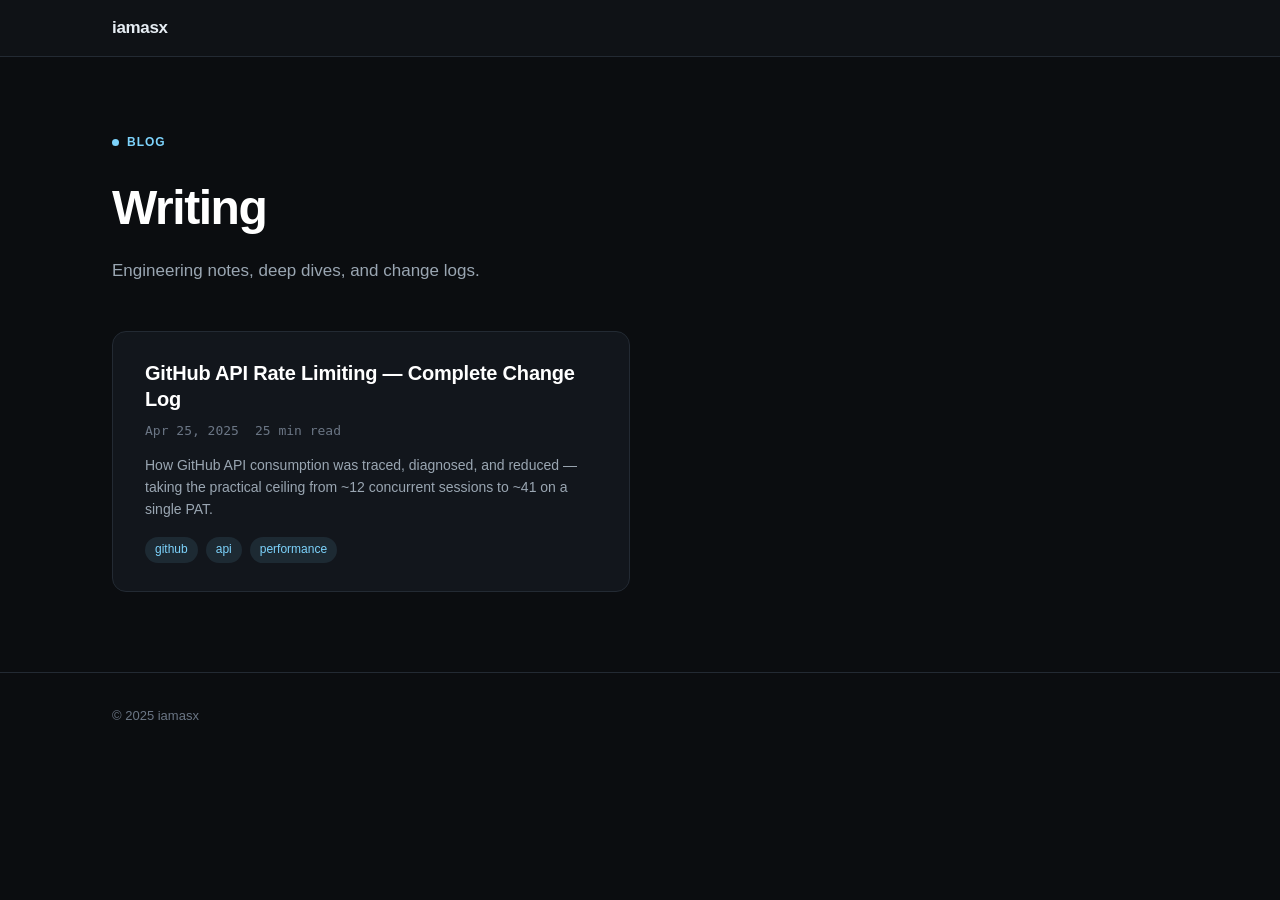
==== commit bd03e942: "add blog website with homepage and post structure Converts the repo from a single blog HTML file int" ====
--- a/index.html
+++ b/index.html
@@ -1,185 +1,202 @@
 <!DOCTYPE html>
-<html>
+<html lang="en">
 <head>
   <meta charset="utf-8">
-  <title>GitHub API Rate Limiting — Complete Change Log (PR #1238)</title>
+  <meta name="viewport" content="width=device-width, initial-scale=1">
+  <title>iamasx — Blog</title>
+  <link rel="stylesheet" href="assets/css/shared.css">
   <style>
-    * { margin: 0; padding: 0; box-sizing: border-box; }
-    body { background: #0b0d10; display: flex; align-items: center; justify-content: center; min-height: 100vh; font-family: -apple-system, BlinkMacSystemFont, sans-serif; }
-    #__bundler_loading { position: fixed; bottom: 20px; right: 20px; font: 13px/1.4 -apple-system, BlinkMacSystemFont, sans-serif; color: #666; background: #fff; padding: 8px 14px; border-radius: 8px; box-shadow: 0 1px 4px rgba(0,0,0,0.12); z-index: 10000; }
-    #__bundler_thumbnail { position: fixed; inset: 0; width: 100%; height: 100%; display: flex; align-items: center; justify-content: center; background: #0b0d10; z-index: 9999; }
-    #__bundler_thumbnail svg { width: 100%; height: 100%; object-fit: contain; }
-    #__bundler_placeholder { color: #999; font-size: 14px; }
+    .site-header {
+      padding: 72px 0 48px;
+    }
+
+    .site-header .eyebrow {
+      display: inline-flex;
+      align-items: center;
+      gap: 8px;
+      font-size: 12px;
+      font-weight: 600;
+      text-transform: uppercase;
+      letter-spacing: 0.08em;
+      color: var(--accent);
+      margin-bottom: 16px;
+    }
+
+    .site-header .eyebrow .dot {
+      width: 7px;
+      height: 7px;
+      border-radius: 50%;
+      background: var(--accent);
+    }
+
+    .site-header h1 {
+      font-size: 48px;
+      font-weight: 700;
+      letter-spacing: -0.03em;
+      color: #fff;
+      margin-bottom: 10px;
+    }
+
+    .site-header .sub {
+      font-size: 17px;
+      color: var(--ink-dim);
+      line-height: 1.5;
+    }
+
+    /* ── Blog grid ── */
+    .blog-grid {
+      display: grid;
+      grid-template-columns: repeat(auto-fill, minmax(480px, 1fr));
+      gap: 20px;
+    }
+
+    .blog-card {
+      display: block;
+      background: var(--panel);
+      border: 1px solid var(--line);
+      border-radius: var(--radius);
+      padding: 28px 32px;
+      transition: border-color 0.2s, transform 0.2s;
+      color: inherit;
+    }
+
+    .blog-card:hover {
+      border-color: var(--line-2);
+      transform: translateY(-2px);
+    }
+
+    .blog-card .card-title {
+      font-size: 20px;
+      font-weight: 700;
+      color: #fff;
+      letter-spacing: -0.01em;
+      margin-bottom: 8px;
+      line-height: 1.3;
+      transition: color 0.15s;
+    }
+
+    .blog-card:hover .card-title { color: var(--accent); }
+
+    .blog-card .card-meta {
+      display: flex;
+      gap: 16px;
+      font-size: 13px;
+      font-family: ui-monospace, SFMono-Regular, "SF Mono", Menlo, Consolas, monospace;
+      color: var(--ink-faint);
+      margin-bottom: 12px;
+    }
+
+    .blog-card .card-desc {
+      font-size: 14px;
+      color: var(--ink-dim);
+      line-height: 1.6;
+      margin-bottom: 16px;
+    }
+
+    .blog-card .card-tags {
+      display: flex;
+      flex-wrap: wrap;
+      gap: 8px;
+    }
+
+    .tag {
+      display: inline-block;
+      font-size: 12px;
+      font-weight: 500;
+      padding: 3px 10px;
+      border-radius: 20px;
+      background: rgba(125, 211, 252, 0.10);
+      color: var(--accent);
+    }
+
+    .empty-state {
+      text-align: center;
+      padding: 64px 20px;
+      color: var(--ink-faint);
+      font-size: 15px;
+    }
+
+    @media (max-width: 560px) {
+      .blog-grid { grid-template-columns: 1fr; }
+      .site-header { padding: 48px 0 32px; }
+      .site-header h1 { font-size: 32px; }
+      .blog-card { padding: 22px 20px; }
+    }
   </style>
-  <noscript>
-    <style>#__bundler_loading { display: none; }</style>
-    <div style="position:fixed;bottom:12px;left:12px;font:13px/1.4 -apple-system,BlinkMacSystemFont,sans-serif;color:#999;background:rgba(255,255,255,0.9);padding:6px 12px;border-radius:6px;box-shadow:0 1px 4px rgba(0,0,0,0.08);z-index:10000;">
-      This page requires JavaScript to display.
-    </div>
-  </noscript>
 </head>
 <body>
-  <div id="__bundler_thumbnail">
-  <svg viewBox="0 0 1200 800" xmlns="http://www.w3.org/2000/svg">
-    <rect width="1200" height="800" fill="#0b0d10"></rect>
-    <g transform="translate(600 400)">
-      <circle r="160" fill="none" stroke="#7dd3fc" stroke-width="3" opacity="0.35"></circle>
-      <circle r="110" fill="none" stroke="#7dd3fc" stroke-width="3" opacity="0.6"></circle>
-      <text x="0" y="-10" text-anchor="middle" font-family="ui-monospace, monospace" font-size="52" fill="#f87171" font-weight="600">2,072</text>
-      <text x="0" y="20" text-anchor="middle" font-family="ui-monospace, monospace" font-size="18" fill="#9aa6b2">→</text>
-      <text x="0" y="60" text-anchor="middle" font-family="ui-monospace, monospace" font-size="52" fill="#22c55e" font-weight="600">604</text>
-    </g>
-  </svg>
-</div>
-  <div id="__bundler_loading">Unpacking...</div>
-
+  <nav class="site-nav">
+    <div class="wrap">
+      <a href="./" class="site-name">iamasx</a>
+    </div>
+  </nav>
+
+  <div class="wrap">
+    <header class="site-header">
+      <div class="eyebrow"><span class="dot"></span>Blog</div>
+      <h1>Writing</h1>
+      <p class="sub">Engineering notes, deep dives, and change logs.</p>
+    </header>
+
+    <div id="blog-list" class="blog-grid"></div>
+
+    <noscript>
+      <div class="empty-state">
+        <p>This page requires JavaScript to list blog posts.</p>
+      </div>
+    </noscript>
+  </div>
+
+  <footer class="site-footer">
+    <div class="wrap">
+      <p>&copy; 2025 iamasx</p>
+    </div>
+  </footer>
+
+  <script src="assets/js/blogs.js"></script>
   <script>
-    
-document.addEventListener('DOMContentLoaded', async function() {
-  const loading = document.getElementById('__bundler_loading');
-  function setStatus(msg) { if (loading) loading.textContent = msg; }
-
-  // Error sink persists across replaceWith since it's on window, not the DOM.
-  window.addEventListener('error', function(e) {
-    var p = document.body || document.documentElement;
-    var d = document.getElementById('__bundler_err') || p.appendChild(document.createElement('div'));
-    d.id = '__bundler_err';
-    d.style.cssText = 'position:fixed;bottom:12px;left:12px;right:12px;font:12px/1.4 ui-monospace,monospace;background:#2a1215;color:#ff8a80;padding:10px 14px;border-radius:8px;border:1px solid #5c2b2e;z-index:99999;white-space:pre-wrap;max-height:40vh;overflow:auto';
-    d.textContent = (d.textContent ? d.textContent + String.fromCharCode(10) : '') +
-      '[bundle] ' + (e.message || e.type) +
-      (e.filename ? ' (' + e.filename.slice(0, 60) + ':' + e.lineno + ')' : '');
-  }, true);
-
-  try {
-    const manifestEl = document.querySelector('script[type="__bundler/manifest"]');
-    const templateEl = document.querySelector('script[type="__bundler/template"]');
-    if (!manifestEl || !templateEl) {
-      setStatus('Error: missing bundle data');
-      console.error('[bundler] Missing script tags — manifestEl:', !!manifestEl, 'templateEl:', !!templateEl);
-      return;
-    }
-
-    const manifest = JSON.parse(manifestEl.textContent);
-    let template = JSON.parse(templateEl.textContent);
-
-    const uuids = Object.keys(manifest);
-    setStatus('Unpacking ' + uuids.length + ' assets...');
-
-    const blobUrls = {};
-    await Promise.all(uuids.map(async (uuid) => {
-      const entry = manifest[uuid];
-      try {
-        const binaryStr = atob(entry.data);
-        const bytes = new Uint8Array(binaryStr.length);
-        for (let i = 0; i < binaryStr.length; i++) bytes[i] = binaryStr.charCodeAt(i);
-
-        let finalBytes = bytes;
-        if (entry.compressed) {
-          if (typeof DecompressionStream !== 'undefined') {
-            const ds = new DecompressionStream('gzip');
-            const writer = ds.writable.getWriter();
-            const reader = ds.readable.getReader();
-            writer.write(bytes);
-            writer.close();
-            const chunks = [];
-            let totalLen = 0;
-            while (true) {
-              const { done, value } = await reader.read();
-              if (done) break;
-              chunks.push(value);
-              totalLen += value.length;
-            }
-            finalBytes = new Uint8Array(totalLen);
-            let offset = 0;
-            for (const chunk of chunks) { finalBytes.set(chunk, offset); offset += chunk.length; }
-          } else {
-            console.warn('DecompressionStream not available, asset ' + uuid + ' may not render');
-          }
+    (function () {
+      var posts = window.BLOG_POSTS || [];
+      var container = document.getElementById('blog-list');
+
+      posts.sort(function (a, b) {
+        return new Date(b.date) - new Date(a.date);
+      });
+
+      if (posts.length === 0) {
+        container.innerHTML = '<div class="empty-state"><p>No posts yet.</p></div>';
+        return;
+      }
+
+      function formatDate(dateStr) {
+        var d = new Date(dateStr + 'T00:00:00');
+        return d.toLocaleDateString('en-US', { month: 'short', day: 'numeric', year: 'numeric' });
+      }
+
+      posts.forEach(function (post) {
+        var card = document.createElement('a');
+        card.href = 'posts/' + post.slug + '/';
+        card.className = 'blog-card';
+
+        var tagsHtml = '';
+        if (post.tags && post.tags.length) {
+          tagsHtml = '<div class="card-tags">' +
+            post.tags.map(function (t) { return '<span class="tag">' + t + '</span>'; }).join('') +
+            '</div>';
         }
 
-        blobUrls[uuid] = URL.createObjectURL(new Blob([finalBytes], { type: entry.mime }));
-      } catch (err) {
-        console.error('Failed to decode asset ' + uuid + ':', err);
-        blobUrls[uuid] = URL.createObjectURL(new Blob([], { type: entry.mime }));
-      }
-    }));
-
-    const extResEl = document.querySelector('script[type="__bundler/ext_resources"]');
-    const extResources = extResEl ? JSON.parse(extResEl.textContent) : [];
-    const resourceMap = {};
-    for (const entry of extResources) {
-      if (blobUrls[entry.uuid]) resourceMap[entry.id] = blobUrls[entry.uuid];
-    }
-
-    setStatus('Rendering...');
-    for (const uuid of uuids) template = template.split(uuid).join(blobUrls[uuid]);
-
-    // Strip integrity + crossorigin — blob URLs from a file:// document inherit
-    // a null origin, so crossorigin forces a CORS fetch that SRI then rejects.
-    // The manifest bytes are ours; SRI protects against CDN compromise, not this.
-    template = template.replace(/\s+integrity="[^"]*"/gi, '').replace(/\s+crossorigin="[^"]*"/gi, '');
-
-    const resourceScript = '<script>window.__resources = ' +
-      JSON.stringify(resourceMap).split('</' + 'script>').join('<\\/' + 'script>') +
-      ';</' + 'script>';
-    // Inject after <head> so the DOCTYPE stays first; prepending the script
-    // would push the parser into quirks mode. DOMParser always emits a <head>
-    // (synthesizing one if the source HTML omitted it) but may carry
-    // attributes through, so match the full opening tag. slice() rather than
-    // replace() keeps us clear of $-pattern substitution in resourceScript.
-    const headOpen = template.match(/<head[^>]*>/i);
-    if (headOpen) {
-      const i = headOpen.index + headOpen[0].length;
-      template = template.slice(0, i) + resourceScript + template.slice(i);
-    }
-
-    // Parse the template and swap the root element. Scripts inserted via
-    // DOMParser/replaceWith are inert per spec — re-create each with
-    // createElement so they execute, awaiting onload for src scripts to
-    // preserve ordering (React before ReactDOM before Babel before text/babel).
-    const doc = new DOMParser().parseFromString(template, 'text/html');
-    document.documentElement.replaceWith(doc.documentElement);
-    const dead = Array.from(document.scripts);
-    for (const old of dead) {
-      const s = document.createElement('script');
-      for (const a of old.attributes) s.setAttribute(a.name, a.value);
-      s.textContent = old.textContent;
-      // text/babel scripts with a src: fetch and inline. transformScriptTags
-      // does XHR against the src, but blob:null/ from a file:// origin is
-      // silently dropped. Inlining makes it a plain inline babel script,
-      // which transformScriptTags handles unconditionally.
-      if ((s.type === 'text/babel' || s.type === 'text/jsx') && s.src) {
-        const r = await fetch(s.src);
-        s.textContent = await r.text();
-        s.removeAttribute('src');
-      }
-      const p = s.src ? new Promise(function(r) { s.onload = s.onerror = r; }) : null;
-      old.replaceWith(s);
-      if (p) await p;
-    }
-    // Babel standalone auto-transforms type=text/babel on DOMContentLoaded,
-    // which fired before we swapped the document. Trigger manually if present.
-    if (window.Babel && typeof window.Babel.transformScriptTags === 'function') {
-      window.Babel.transformScriptTags();
-    }
-  } catch (err) {
-    setStatus('Error unpacking: ' + err.message);
-    console.error('Bundle unpack error:', err);
-  }
-});
-
-  </script>
-
-  <script type="__bundler/manifest">
-{}
-  </script>
-
-  <script type="__bundler/ext_resources">
-[]
-  </script>
-
-  <script type="__bundler/template">
-"<!DOCTYPE html>\n<html lang=\"en\"><head>\n<meta charset=\"utf-8\">\n<meta name=\"viewport\" content=\"width=device-width, initial-scale=1\">\n<title>GitHub API Rate Limiting — Complete Change Log (PR #1238)<\u002Ftitle>\n\n<style>\n  :root {\n    --bg: #0b0d10;\n    --bg-2: #0f1216;\n    --panel: #12161c;\n    --panel-2: #161b22;\n    --line: #232a33;\n    --line-2: #2d3742;\n    --ink: #e6edf3;\n    --ink-dim: #9aa6b2;\n    --ink-faint: #6b7685;\n    --accent: #7dd3fc;          /* cool cyan for structure */\n    --accent-dim: #38bdf8;\n    --good: #22c55e;\n    --good-soft: #14532d;\n    --good-bg: rgba(34, 197, 94, 0.08);\n    --bad: #f87171;\n    --bad-soft: #7f1d1d;\n    --bad-bg: rgba(248, 113, 113, 0.08);\n    --warn: #f59e0b;\n    --radius: 14px;\n    --radius-sm: 8px;\n  }\n\n  * { box-sizing: border-box; }\n  html, body { background: var(--bg); color: var(--ink); }\n  body {\n    margin: 0;\n    font: 15px/1.65 -apple-system, BlinkMacSystemFont, \"Helvetica Neue\", Helvetica, Arial, sans-serif;\n    -webkit-font-smoothing: antialiased;\n    text-rendering: optimizeLegibility;\n    letter-spacing: -0.005em;\n  }\n\n  .mono, code, kbd, pre { font-family: ui-monospace, SFMono-Regular, \"SF Mono\", Menlo, Consolas, \"Liberation Mono\", monospace; }\n\n  /* -------- Layout -------- */\n  .wrap { max-width: 1120px; margin: 0 auto; padding: 56px 32px 96px; }\n\n  /* -------- Header -------- */\n  header.doc {\n    border-bottom: 1px solid var(--line);\n    padding-bottom: 40px;\n    margin-bottom: 48px;\n  }\n  .eyebrow {\n    font-size: 12px; letter-spacing: 0.14em; text-transform: uppercase;\n    color: var(--accent); margin-bottom: 16px;\n    display: flex; gap: 10px; align-items: center;\n  }\n  .eyebrow .dot {\n    width: 6px; height: 6px; border-radius: 50%; background: var(--accent);\n    box-shadow: 0 0 12px var(--accent);\n  }\n  h1 {\n    font-size: 44px; line-height: 1.1; margin: 0 0 16px;\n    font-weight: 600; letter-spacing: -0.02em;\n    text-wrap: balance;\n  }\n  .sub {\n    color: var(--ink-dim); font-size: 17px; max-width: 72ch;\n    text-wrap: pretty;\n  }\n  .meta-row {\n    display: flex; flex-wrap: wrap; gap: 20px 28px; margin-top: 24px;\n    font-size: 13px; color: var(--ink-faint);\n  }\n  .meta-row span b { color: var(--ink-dim); font-weight: 500; }\n\n  /* -------- Section -------- */\n  section { margin-bottom: 56px; scroll-margin-top: 24px; }\n  h2 {\n    font-size: 13px; font-weight: 600; letter-spacing: 0.16em; text-transform: uppercase;\n    color: var(--ink-faint); margin: 0 0 20px;\n    display: flex; align-items: center; gap: 14px;\n  }\n  h2::before {\n    content: \"\"; width: 22px; height: 1px; background: var(--line-2);\n  }\n  h3 {\n    font-size: 22px; font-weight: 600; margin: 0 0 12px;\n    letter-spacing: -0.01em;\n  }\n\n  .card {\n    background: var(--panel);\n    border: 1px solid var(--line);\n    border-radius: var(--radius);\n    padding: 28px 32px;\n  }\n  .card + .card { margin-top: 16px; }\n\n  p { margin: 0 0 12px; color: var(--ink); }\n  p.lead { font-size: 17px; color: var(--ink); }\n  p.dim { color: var(--ink-dim); }\n\n  /* -------- Code / pill styles -------- */\n  code {\n    background: #1a2029;\n    border: 1px solid var(--line-2);\n    color: #cfd8e3;\n    padding: 2px 7px;\n    border-radius: 6px;\n    font-size: 0.88em;\n    white-space: nowrap;\n  }\n  /* strong method-ish pill (starts with letters + parens or paths) */\n  code.pill-path { color: #fcd34d; }\n  code.pill-method { color: #a5f3fc; }\n\n  strong { color: #f4f8fb; font-weight: 600; }\n\n  /* -------- Problem card intro -------- */\n  .alert {\n    background: linear-gradient(180deg, rgba(248,113,113,0.06), rgba(248,113,113,0.02));\n    border: 1px solid rgba(248,113,113,0.25);\n    border-radius: var(--radius);\n    padding: 24px 28px;\n    margin-bottom: 20px;\n  }\n  .alert .tag {\n    display: inline-flex; align-items: center; gap: 8px;\n    font-size: 11px; letter-spacing: 0.12em; text-transform: uppercase;\n    color: var(--bad); margin-bottom: 10px; font-weight: 600;\n  }\n  .alert .tag::before {\n    content: \"\"; width: 8px; height: 8px; border-radius: 2px; background: var(--bad);\n  }\n  .alert .big { font-size: 20px; font-weight: 600; color: #fff; margin: 0; letter-spacing: -0.01em; }\n\n  .quota-row {\n    display: grid; grid-template-columns: 1fr 1fr 1fr;\n    gap: 12px; margin-top: 20px;\n  }\n  .quota {\n    background: var(--panel-2); border: 1px solid var(--line);\n    border-radius: var(--radius-sm); padding: 16px 18px;\n  }\n  .quota .k { font-size: 11px; letter-spacing: 0.12em; text-transform: uppercase; color: var(--ink-faint); }\n  .quota .v { font-family: ui-monospace, monospace; font-size: 24px; font-weight: 500; color: #fff; margin-top: 4px; letter-spacing: -0.02em; }\n\n  /* -------- Root causes -------- */\n  .causes { display: grid; gap: 12px; }\n  .cause {\n    display: grid; grid-template-columns: 40px 1fr; gap: 20px;\n    padding: 22px 24px; background: var(--panel); border: 1px solid var(--line);\n    border-radius: var(--radius);\n  }\n  .cause .num {\n    font-family: ui-monospace, monospace;\n    font-size: 22px; color: var(--bad);\n    font-weight: 500;\n  }\n  .cause h4 { margin: 0 0 6px; font-size: 16px; color: #fff; font-weight: 600; letter-spacing: -0.005em; }\n  .cause p { color: var(--ink-dim); margin: 0; font-size: 14.5px; line-height: 1.6; }\n\n  /* -------- Before-hard-numbers gradient table -------- */\n\n\n\n  /* -------- Primer (collapsible background article) -------- */\n  details.primer {\n    margin-top: 20px;\n    background: var(--panel);\n    border: 1px solid var(--line);\n    border-radius: var(--radius);\n    overflow: hidden;\n  }\n  details.primer summary {\n    list-style: none; cursor: pointer;\n    padding: 18px 24px;\n    display: flex; justify-content: space-between; align-items: center;\n    gap: 20px;\n    transition: background 0.15s;\n  }\n  details.primer summary::-webkit-details-marker { display: none; }\n  details.primer summary:hover { background: var(--panel-2); }\n  details.primer[open] summary { border-bottom: 1px solid var(--line); }\n  details.primer .caret {\n    width: 12px; height: 12px;\n    border-right: 2px solid var(--ink-faint);\n    border-bottom: 2px solid var(--ink-faint);\n    transform: rotate(45deg);\n    transition: transform 0.15s;\n    flex-shrink: 0;\n  }\n  details.primer[open] .caret { transform: rotate(-135deg); }\n  .primer-left { display: flex; align-items: center; gap: 16px; min-width: 0; }\n  .primer-badge {\n    padding: 4px 10px;\n    border-radius: 6px;\n    background: rgba(125,211,252,0.10);\n    border: 1px solid rgba(125,211,252,0.25);\n    color: var(--accent);\n    font-family: ui-monospace, monospace;\n    font-size: 11px;\n    font-weight: 600;\n    letter-spacing: 0.12em;\n    text-transform: uppercase;\n    flex-shrink: 0;\n  }\n  .primer-title { font-size: 16px; font-weight: 600; color: #fff; }\n  .primer-sub { font-size: 13px; color: var(--ink-faint); margin-top: 3px; }\n  .primer-body {\n    padding: 6px 28px 28px;\n    font-size: 14.5px;\n    line-height: 1.7;\n    color: var(--ink-dim);\n  }\n  .primer-body p { margin: 10px 0; }\n  .primer-body strong { color: #fff; font-weight: 600; }\n  .primer-body em { font-style: italic; color: var(--ink); }\n  .primer-h {\n    margin: 24px 0 10px;\n    font-size: 15px;\n    font-weight: 600;\n    color: #fff;\n    letter-spacing: -0.005em;\n  }\n  .primer-h:first-child { margin-top: 16px; }\n  ul.primer-list, ol.primer-list {\n    margin: 10px 0;\n    padding-left: 22px;\n  }\n  ul.primer-list li, ol.primer-list li {\n    padding: 5px 0;\n    color: var(--ink-dim);\n  }\n  ul.primer-list li::marker,\n  ol.primer-list li::marker { color: var(--ink-faint); }\n  .primer-callout {\n    margin: 16px 0;\n    padding: 12px 16px;\n    background: rgba(125,211,252,0.07);\n    border: 1px solid rgba(125,211,252,0.2);\n    border-left: 3px solid var(--accent);\n    border-radius: 6px;\n    font-size: 14px;\n    color: var(--ink);\n  }\n  pre.code-block {\n    font-family: ui-monospace, SFMono-Regular, \"SF Mono\", Menlo, Consolas, monospace;\n    font-size: 13px;\n    line-height: 1.6;\n    color: var(--ink-dim);\n    background: rgba(0,0,0,0.3);\n    border: 1px solid var(--line);\n    border-radius: var(--radius-sm);\n    padding: 14px 18px;\n    margin: 10px 0;\n    overflow-x: auto;\n    white-space: pre;\n  }\n  pre.code-block .c-kw { color: #c586c0; }\n  pre.code-block .c-fn { color: #7dd3fc; }\n  pre.code-block .c-num { color: #fcd34d; }\n  ul.primer-refs {\n    margin: 10px 0; padding-left: 22px;\n    list-style: none;\n  }\n  ul.primer-refs li {\n    padding: 5px 0 5px 16px;\n    position: relative;\n    font-size: 14px;\n  }\n  ul.primer-refs li::before {\n    content: \"↗\"; position: absolute; left: 0;\n    color: var(--accent); font-size: 12px;\n  }\n  ul.primer-refs a {\n    color: var(--accent); text-decoration: none;\n    border-bottom: 1px dotted rgba(125,211,252,0.4);\n  }\n  ul.primer-refs a:hover { border-bottom-color: var(--accent); }\n  @media (max-width: 700px) {\n    details.primer summary { padding: 14px 16px; }\n    .primer-body { padding: 6px 18px 20px; font-size: 14px; }\n    pre.code-block { font-size: 12px; padding: 12px; }\n    .primer-badge { font-size: 10px; padding: 3px 8px; }\n  }\n\n  /* -------- Compact data tables (metrics + cache TTL reference) -------- */\n  .data-table {\n    width: 100%; border-collapse: separate; border-spacing: 0;\n    background: var(--panel); border: 1px solid var(--line);\n    border-radius: var(--radius); overflow: hidden;\n    font-size: 14px; margin: 0;\n  }\n  .data-table th, .data-table td {\n    padding: 10px 16px; text-align: left;\n    border-bottom: 1px solid var(--line);\n    vertical-align: top;\n  }\n  .data-table tr:last-child td { border-bottom: 0; }\n  .data-table th {\n    font-size: 11px; letter-spacing: 0.1em; text-transform: uppercase;\n    color: var(--ink-faint); font-weight: 600; background: var(--bg-2);\n  }\n  .data-table td { color: var(--ink-dim); }\n  .data-table td:first-child { color: #fff; }\n  .data-table td.ttl {\n    font-family: ui-monospace, monospace; color: var(--accent); white-space: nowrap;\n  }\n  .data-table td.num {\n    font-family: ui-monospace, SFMono-Regular, Menlo, monospace;\n    font-variant-numeric: tabular-nums;\n    white-space: nowrap;\n  }\n  .data-table td.num.before { color: var(--bad); }\n  .data-table td.num.after  { color: var(--good); }\n  .data-table td.num.delta  { color: var(--accent); font-weight: 500; }\n  .data-table td.num.delta.up { color: var(--good); }\n  .data-table td.num.dim    { color: var(--ink-faint); font-size: 13px; }\n  @media (max-width: 700px) {\n    .data-table th, .data-table td { padding: 8px 10px; font-size: 13px; }\n  }\n\n  /* -------- Poll architecture tree -------- */\n  .poll-arch {\n    margin-top: 16px;\n    background: var(--panel);\n    border: 1px solid var(--line);\n    border-radius: var(--radius);\n    padding: 26px 30px;\n    overflow: hidden;\n  }\n  .poll-arch-head { margin-bottom: 16px; }\n  .poll-arch-head h4 {\n    margin: 0 0 4px; font-size: 17px; font-weight: 600; color: #fff;\n    letter-spacing: -0.005em;\n  }\n  .poll-arch-sub {\n    color: var(--ink-faint); font-size: 12.5px;\n    font-family: ui-monospace, SFMono-Regular, Menlo, monospace;\n    letter-spacing: 0;\n  }\n  .poll-arch-tree {\n    font-family: ui-monospace, SFMono-Regular, \"SF Mono\", Menlo, Consolas, monospace;\n    font-size: 12.5px;\n    line-height: 1.85;\n    color: var(--ink-dim);\n    background: rgba(0,0,0,0.25);\n    border: 1px solid var(--line);\n    border-radius: var(--radius-sm);\n    padding: 18px 20px;\n    margin: 0;\n    overflow-x: auto;\n    white-space: pre;\n    tab-size: 2;\n  }\n  .poll-arch-tree .pa-phase { color: #fff; font-weight: 600; }\n  .poll-arch-tree .pa-fn { color: var(--accent); }\n  .poll-arch-tree .pa-comment { color: var(--ink-faint); font-style: italic; }\n  .poll-arch-tree .pa-count { color: #fcd34d; font-weight: 500; }\n  .poll-arch-tree .pa-count.zero { color: var(--good); opacity: 0.85; }\n  .poll-arch-tree .pa-note { color: var(--ink-faint); }\n  .poll-arch-tree .pa-total {\n    color: #fff; font-weight: 600;\n    background: rgba(125,211,252,0.1);\n    border: 1px solid rgba(125,211,252,0.25);\n    padding: 5px 12px; border-radius: 6px;\n    display: inline-block; margin-top: 6px;\n  }\n  @media (max-width: 820px) {\n    .poll-arch-tree { font-size: 11.5px; padding: 14px; }\n    .poll-arch { padding: 20px; }\n  }\n\n  /* -------- Summary -------- */\n  .summary {\n    border-left: 2px solid var(--accent);\n    padding: 4px 0 4px 24px;\n    color: var(--ink);\n    font-size: 16px;\n    line-height: 1.75;\n  }\n\n  /* -------- Step cards -------- */\n  .steps { display: grid; gap: 14px; counter-reset: step; }\n  .step {\n    display: grid; grid-template-columns: 56px 1fr; gap: 22px;\n    background: var(--panel); border: 1px solid var(--line);\n    border-radius: var(--radius); padding: 22px 26px;\n    transition: border-color 0.15s;\n  }\n  .step:hover { border-color: var(--line-2); }\n  .step .badge {\n    counter-increment: step;\n    width: 40px; height: 40px; border-radius: 10px;\n    display: grid; place-items: center;\n    background: var(--panel-2);\n    border: 1px solid var(--line-2);\n    color: var(--accent);\n    font-family: ui-monospace, monospace;\n    font-size: 15px; font-weight: 500;\n  }\n  .step .badge::before { content: counter(step, decimal-leading-zero); }\n  .step h4 { margin: 4px 0 6px; font-size: 16px; font-weight: 600; color: #fff; letter-spacing: -0.005em; }\n  .step p { margin: 0; color: var(--ink-dim); font-size: 14.5px; line-height: 1.65; }\n\n  /* Tradeoffs variant — warning tint */\n  .steps.trade .step .badge { color: var(--warn); }\n  .steps.future .step .badge { color: var(--good); }\n\n  /* -------- Caches cards -------- */\n  .cache-grid { display: grid; gap: 14px; }\n  .cache-card {\n    background: var(--panel); border: 1px solid var(--line);\n    border-radius: var(--radius); padding: 24px 28px;\n  }\n  .cache-card h4 {\n    margin: 0 0 10px; font-size: 17px; font-weight: 600; color: #fff;\n    display: flex; gap: 12px; align-items: baseline;\n  }\n  .cache-card h4 .n {\n    font-family: ui-monospace, monospace; color: var(--accent);\n    font-size: 13px; font-weight: 500;\n  }\n  .cache-card p { color: var(--ink-dim); font-size: 14.5px; line-height: 1.7; margin: 0; }\n  .cache-card p + p { margin-top: 10px; }\n\n  /* -------- Reference tables -------- */\n\n  .ref-title {\n    display: flex; align-items: center; gap: 14px;\n    margin: 0 0 8px;\n  }\n  .ref-title h4 { margin: 0; font-size: 17px; font-weight: 600; color: #fff; }\n  .ref-title .hint { color: var(--ink-faint); font-size: 13px; }\n  .ref-block + .ref-block { margin-top: 28px; }\n  .ref-sub { color: var(--ink-dim); font-size: 13.5px; margin: 0 0 14px; }\n\n  /* -------- Collapsible changelog -------- */\n  .track {\n    background: var(--panel); border: 1px solid var(--line);\n    border-radius: var(--radius); overflow: hidden;\n  }\n  .track + .track { margin-top: 12px; }\n  .track summary {\n    list-style: none; cursor: pointer;\n    padding: 20px 26px;\n    display: flex; justify-content: space-between; align-items: center;\n    gap: 20px;\n    transition: background 0.15s;\n  }\n  .track summary::-webkit-details-marker { display: none; }\n  .track summary:hover { background: var(--panel-2); }\n  .track[open] summary { border-bottom: 1px solid var(--line); }\n\n  .track .t-left { display: flex; align-items: center; gap: 16px; min-width: 0; }\n  .track .letter {\n    width: 36px; height: 36px; border-radius: 8px;\n    display: grid; place-items: center;\n    background: rgba(125,211,252,0.08);\n    border: 1px solid rgba(125,211,252,0.2);\n    color: var(--accent);\n    font-family: ui-monospace, monospace; font-size: 15px; font-weight: 600;\n  }\n  .track .t-title { font-size: 16px; font-weight: 600; color: #fff; }\n  .track .t-date { font-family: ui-monospace, monospace; font-size: 12px; color: var(--ink-faint); margin-top: 2px; }\n  .track .caret {\n    width: 12px; height: 12px; border-right: 2px solid var(--ink-faint);\n    border-bottom: 2px solid var(--ink-faint); transform: rotate(45deg);\n    transition: transform 0.15s;\n    flex-shrink: 0;\n  }\n  .track[open] .caret { transform: rotate(-135deg); }\n\n  .track .body { padding: 8px 26px 26px; }\n  .track .body ol {\n    list-style: none; padding: 0; margin: 0; counter-reset: tstep;\n  }\n  .track .body ol > li {\n    counter-increment: tstep;\n    padding: 16px 0 16px 44px;\n    position: relative;\n    border-top: 1px solid var(--line);\n    color: var(--ink-dim);\n    font-size: 14.5px;\n    line-height: 1.65;\n  }\n  .track .body ol > li::before {\n    content: counter(tstep, decimal-leading-zero);\n    position: absolute; left: 0; top: 16px;\n    font-family: ui-monospace, monospace;\n    color: var(--ink-faint); font-size: 12px;\n    letter-spacing: 0.05em;\n  }\n  .track .body ol > li strong { color: #fff; }\n  .track .body ul.sub {\n    margin: 10px 0 0; padding: 0 0 0 18px;\n    list-style: none;\n  }\n  .track .body ul.sub li {\n    padding: 6px 0 6px 16px;\n    position: relative;\n    color: var(--ink-dim);\n    font-size: 14px;\n  }\n  .track .body ul.sub li::before {\n    content: \"\"; position: absolute; left: 0; top: 16px;\n    width: 8px; height: 1px; background: var(--line-2);\n  }\n  .track .body .result {\n    margin-top: 8px; padding: 10px 14px;\n    background: rgba(34,197,94,0.06);\n    border: 1px solid rgba(34,197,94,0.15);\n    border-left: 3px solid var(--good);\n    border-radius: 6px;\n    font-size: 13.5px; color: #bbf7d0;\n  }\n\n  /* -------- Footer divider between sections -------- */\n  .rule {\n    height: 1px; background: var(--line); margin: 56px 0;\n  }\n\n  /* -------- Responsive -------- */\n  @media (max-width: 820px) {\n    .wrap { padding: 32px 20px 60px; }\n    h1 { font-size: 32px; }\n  }\n  @media print {\n    body { background: #fff; color: #000; }\n    .track .body { display: block !important; }\n    details[open] { page-break-inside: avoid; }\n  }\n<\u002Fstyle>\n<\u002Fhead>\n<body>\n<div class=\"wrap\">\n\n  <header class=\"doc\">\n    <div class=\"eyebrow\"><span class=\"dot\"><\u002Fspan>Engineering · Findings report · PR #1238<\u002Fdiv>\n    <h1>GitHub API Rate Limiting — Complete Change Log<\u002Fh1>\n    <p class=\"sub\">How AO's GitHub API consumption was traced, diagnosed, and reduced — taking the practical ceiling from ~12 concurrent sessions to ~41 on a single PAT.<\u002Fp>\n    <div class=\"meta-row\">\n      <span><b>Scope:<\u002Fb> <code class=\"mono\">scm-github<\u002Fcode> · <code class=\"mono\">tracker-github<\u002Fcode> · <code class=\"mono\">~/.ao/bin/gh<\u002Fcode><\u002Fspan>\n      <span><b>Window:<\u002Fb> Apr 14 – Apr 25<\u002Fspan>\n      <span><b>Tracks:<\u002Fb> A – H<\u002Fspan>\n    <\u002Fdiv>\n  <\u002Fheader>\n\n  <!-- ============ PROBLEM ============ -->\n  <section>\n    <h2>The Problem<\u002Fh2>\n\n    <div class=\"alert\">\n      <div class=\"tag\">Blocking issue<\u002Fdiv>\n      <p class=\"big\">AO was burning through GitHub's API rate limits too fast, making it impossible to run many concurrent sessions.<\u002Fp>\n      <div class=\"quota-row\">\n        <div class=\"quota\"><div class=\"k\">GitHub budget / PAT<\u002Fdiv><div class=\"v\">5,000 <span style=\"color:var(--ink-faint);font-size:14px;\">REST / hr<\u002Fspan><\u002Fdiv><\u002Fdiv>\n        <div class=\"quota\"><div class=\"k\">GraphQL points / PAT<\u002Fdiv><div class=\"v\">5,000 <span style=\"color:var(--ink-faint);font-size:14px;\">pts / hr<\u002Fspan><\u002Fdiv><\u002Fdiv>\n        <div class=\"quota\"><div class=\"k\">Target<\u002Fdiv><div class=\"v\">50+ <span style=\"color:var(--ink-faint);font-size:14px;\">concurrent sessions<\u002Fspan><\u002Fdiv><\u002Fdiv>\n      <\u002Fdiv>\n    <\u002Fdiv>\n\n\n    <details class=\"primer\">\n      <summary>\n        <div class=\"primer-left\">\n          <div class=\"primer-badge\">Primer<\u002Fdiv>\n          <div>\n            <div class=\"primer-title\">REST vs GraphQL on GitHub — When to Use Which<\u002Fdiv>\n            <div class=\"primer-sub\">Background reading · budgets, cost calculation, the hybrid pattern, and when each API wins.<\u002Fdiv>\n          <\u002Fdiv>\n        <\u002Fdiv>\n        <div class=\"caret\"><\u002Fdiv>\n      <\u002Fsummary>\n      <div class=\"primer-body\">\n\n        <h4 class=\"primer-h\">The two budgets are separate<\u002Fh4>\n        <p>GitHub operates two independent rate-limit pools per personal access token:<\u002Fp>\n        <table class=\"data-table\">\n          <thead>\n            <tr>\n              <th style=\"width: 22%;\">API<\u002Fth>\n              <th style=\"width: 18%;\">Unit<\u002Fth>\n              <th style=\"width: 30%;\">Limit (PAT)<\u002Fth>\n              <th style=\"width: 30%;\">Limit (GHEC App)<\u002Fth>\n            <\u002Ftr>\n          <\u002Fthead>\n          <tbody>\n            <tr><td>REST<\u002Ftd><td>Requests<\u002Ftd><td>5,000 / hr<\u002Ftd><td>15,000 / hr<\u002Ftd><\u002Ftr>\n            <tr><td>GraphQL<\u002Ftd><td>Points<\u002Ftd><td>5,000 / hr<\u002Ftd><td>10,000 / hr<\u002Ftd><\u002Ftr>\n          <\u002Ftbody>\n        <\u002Ftable>\n        <p>They do <strong>not<\u002Fstrong> share a bucket. A well-designed integration can draw from both in parallel and effectively double its headroom. What <em>is<\u002Fem> shared: a <strong>100 concurrent-request cap<\u002Fstrong> across both APIs, plus per-minute secondary limits (900 pts/min REST, 2,000 pts/min GraphQL), and a CPU-time ceiling of 90 seconds per 60 real-time seconds.<\u002Fp>\n\n        <h4 class=\"primer-h\">How each request is charged<\u002Fh4>\n        <p><strong>REST is simple: one call = one unit.<\u002Fstrong> A <code>GET /repos/{owner}/{repo}/pulls/{number}<\u002Fcode> costs exactly 1 request regardless of response size. Paginating a 1,000-item list at 100-per-page costs 10 requests.<\u002Fp>\n        <p><strong>GraphQL charges by estimated work, not count.<\u002Fstrong> Each query costs <strong>at least 1 point<\u002Fstrong>, but the real cost scales with how many nodes the query could potentially touch. GitHub's formula:<\u002Fp>\n        <ol class=\"primer-list\">\n          <li>For each connection in the query, multiply out the <code>first:<\u002Fcode> / <code>last:<\u002Fcode> arguments along its ancestor chain (assume every call hits the limit).<\u002Fli>\n          <li>Sum across all connections.<\u002Fli>\n          <li>Divide the total by 100 and round up.<\u002Fli>\n        <\u002Fol>\n        <p>So a query asking for 50 repos × 20 PRs × 10 comments each pulls ~10,000 nodes through the PR-comments branch alone. Add sibling connections (issues, followers, etc.) and you're at ~22,000 nodes — which rolls up to <strong>~220 points<\u002Fstrong> on a single call. Meanwhile <code>{ viewer { login } }<\u002Fcode> costs 1 point.<\u002Fp>\n        <p>You can check cost before paying it by including <code>rateLimit { cost remaining resetAt }<\u002Fcode> in the query itself — querying that field doesn't count against the limit.<\u002Fp>\n\n        <h4 class=\"primer-h\">When to prefer REST<\u002Fh4>\n        <ul class=\"primer-list\">\n          <li><strong>Fetching a single resource by ID.<\u002Fstrong> <code>GET /issues/123<\u002Fcode> is 1 request; the equivalent GraphQL query is also 1 point. No benefit from GraphQL, and REST is simpler to cache and debug.<\u002Fli>\n          <li><strong>Paginating a flat, homogeneous list.<\u002Fstrong> 10 REST calls for 1,000 items is cleaner than squeezing it through one complex GraphQL query — and REST gives you HTTP-layer caching, CDN compatibility, and trivial parallelization.<\u002Fli>\n          <li><strong>You need conditional requests (ETags).<\u002Fstrong> This is REST's killer feature and the single biggest lever in this project. <code>If-None-Match<\u002Fcode> returns a 304 Not Modified that <strong>does not count against the rate limit<\u002Fstrong> for the resource body. GraphQL does not support this. An ETag check returning 304 is effectively free.<\u002Fli>\n          <li><strong>You need partial-failure tolerance.<\u002Fstrong> 100 parallel REST calls: if 3 fail, you have 97 results. One GraphQL batch: a single bad sub-resolver gives you a partial response with <code>errors[]<\u002Fcode> you have to reconcile.<\u002Fli>\n          <li><strong>The endpoint exposes REST-only functionality.<\u002Fstrong> Raw file downloads, tarballs, Actions artifacts don't have GraphQL equivalents.<\u002Fli>\n        <\u002Ful>\n\n        <h4 class=\"primer-h\">When to prefer GraphQL<\u002Fh4>\n        <ul class=\"primer-list\">\n          <li><strong>Fetching related data across multiple entities in one shot.<\u002Fstrong> \"For each of 20 PRs, give me the state, last 5 checks, review decision, and merge-readiness.\" In REST that's 80+ calls. In GraphQL it's one query at ~20 points.<\u002Fli>\n          <li><strong>Over-fetching in REST is hurting you.<\u002Fstrong> REST <code>GET /pulls/{n}<\u002Fcode> returns 40+ fields; GraphQL lets you request exactly 4. Matters more for payload size than rate limit, but compounds on polling workloads.<\u002Fli>\n          <li><strong>You need heterogeneous shape per client.<\u002Fstrong> Dashboard needs fields A/B/C, detail view needs B/D/E. Either design 47 REST endpoints or use one GraphQL endpoint.<\u002Fli>\n          <li><strong>You're already paying N × REST calls for one logical operation.<\u002Fstrong> If you're about to write a client-side loop or batcher over REST, you probably want GraphQL.<\u002Fli>\n        <\u002Ful>\n\n        <h4 class=\"primer-h\">The hybrid pattern: REST gating GraphQL<\u002Fh4>\n        <p>This is what ended up working best in this project. The two APIs answer different questions efficiently:<\u002Fp>\n        <ul class=\"primer-list\">\n          <li><strong>REST is excellent at \"did anything change?\"<\u002Fstrong> via conditional requests.<\u002Fli>\n          <li><strong>GraphQL is excellent at \"give me everything related to X\"<\u002Fstrong> via connections.<\u002Fli>\n        <\u002Ful>\n        <p>A cheap REST ETag check in front of an expensive GraphQL batch gives you the best of both: when nothing has changed (the common case in polling), you pay ~1 REST request for a 304 and skip the GraphQL call entirely. <strong>Guard 1<\u002Fstrong> in this system returns 304 on ~88% of poll cycles, meaning we pay ~12% of the full-batch cost on average. <strong>Guard 3<\u002Fstrong> hits 304 on ~95% of review-thread checks, so the <code>reviewThreads + reviews<\u002Fcode> query (2 points) is skipped on nearly every cycle.<\u002Fp>\n        <div class=\"primer-callout\">\n          A 304 costs 1 REST request but saves potentially 20–100+ GraphQL points. Cross-bucket arbitrage — spending from the cheap side of the ledger to protect the expensive side.\n        <\u002Fdiv>\n\n        <h4 class=\"primer-h\">Worked cost example (from this project)<\u002Fh4>\n        <p>Our review-threads query after Track G:<\u002Fp>\n        <pre class=\"code-block\"><span class=\"c-kw\">query<\u002Fspan> {\n  <span class=\"c-fn\">repository<\u002Fspan>(owner: $owner, name: $name) {\n    <span class=\"c-fn\">pullRequest<\u002Fspan>(number: $num) {\n      <span class=\"c-fn\">reviewThreads<\u002Fspan>(last: <span class=\"c-num\">100<\u002Fspan>) { ... }\n      <span class=\"c-fn\">reviews<\u002Fspan>(last: <span class=\"c-num\">5<\u002Fspan>) { ... }\n    }\n  }\n}<\u002Fpre>\n        <p>Cost calculation:<\u002Fp>\n        <ul class=\"primer-list\">\n          <li><code>reviewThreads(last: 100)<\u002Fcode> → 100 nodes<\u002Fli>\n          <li><code>reviews(last: 5)<\u002Fcode> → 5 nodes<\u002Fli>\n          <li>Total: 105 nodes → <code>ceil(105 / 100)<\u002Fcode> = <strong>2 points<\u002Fstrong><\u002Fli>\n        <\u002Ful>\n        <p>Before adding <code>reviews(last: 5)<\u002Fcode>, the same query cost 1 point. Adding one sibling connection doubled the cost. But because Guard 3 skips the call on ~95% of cycles, the <strong>amortized<\u002Fstrong> cost dropped, not rose. Query cost and call frequency have to be reasoned about together, not in isolation.<\u002Fp>\n\n        <h4 class=\"primer-h\">Common mistakes worth avoiding<\u002Fh4>\n        <ul class=\"primer-list\">\n          <li><strong>Using GraphQL for single-entity fetches just because GraphQL is \"newer.\"<\u002Fstrong> No benefit; you lose HTTP caching.<\u002Fli>\n          <li><strong>Ignoring query complexity.<\u002Fstrong> One poorly-written nested query can cost more than a hundred REST calls.<\u002Fli>\n          <li><strong>Not using ETags on REST.<\u002Fstrong> Most GitHub REST endpoints support <code>If-None-Match<\u002Fcode>. A 304 is nearly free and eliminates the need for client-side freshness timers.<\u002Fli>\n          <li><strong>Writing a DataLoader over REST.<\u002Fstrong> If you're deduping/batching REST calls in application code, GraphQL probably already solves your problem.<\u002Fli>\n          <li><strong>Assuming rate-limit budgets are shared.<\u002Fstrong> They aren't — splitting work across both APIs is a legitimate scaling strategy.<\u002Fli>\n          <li><strong>Forgetting the 100-concurrent cap.<\u002Fstrong> This one <em>is<\u002Fem> shared. Parallelizing aggressively across both APIs can trip the secondary limit even when primary budgets are fine.<\u002Fli>\n        <\u002Ful>\n\n        <h4 class=\"primer-h\">References (GitHub docs)<\u002Fh4>\n        <ul class=\"primer-refs\">\n          <li><a href=\"https://docs.github.com/en/rest/using-the-rest-api/rate-limits-for-the-rest-api\" target=\"_blank\" rel=\"noopener\">REST rate limits — primary &amp; secondary<\u002Fa><\u002Fli>\n          <li><a href=\"https://docs.github.com/en/graphql/overview/rate-limits-and-query-limits-for-the-graphql-api\" target=\"_blank\" rel=\"noopener\">GraphQL rate limits &amp; point calculation<\u002Fa><\u002Fli>\n          <li><a href=\"https://docs.github.com/en/rest/guides/best-practices-for-integrators\" target=\"_blank\" rel=\"noopener\">Best practices for integrators<\u002Fa><\u002Fli>\n          <li><a href=\"https://github.blog/developer-skills/github/exploring-github-cli-how-to-interact-with-githubs-graphql-api-endpoint/\" target=\"_blank\" rel=\"noopener\">GitHub Blog — GitHub CLI &amp; the GraphQL endpoint (Apr 2025)<\u002Fa><\u002Fli>\n        <\u002Ful>\n\n      <\u002Fdiv>\n    <\u002Fdetails>\n\n        <h3 style=\"margin: 36px 0 16px;\">Root causes found<\u002Fh3>\n    <div class=\"causes\">\n      <div class=\"cause\">\n        <div class=\"num\">01<\u002Fdiv>\n        <div>\n          <h4>The ETag guard was completely broken (silent no-op).<\u002Fh4>\n          <p>AO had code intended to skip the full GraphQL batch when nothing had changed (using HTTP 304 Not Modified). But <code>gh api -i<\u002Fcode> exits with code 1 on a 304, and the catch block was treating that as \"something changed\" — triggering a full GraphQL batch call every single poll cycle regardless. The optimization was doing the opposite of its intent.<\u002Fp>\n        <\u002Fdiv>\n      <\u002Fdiv>\n      <div class=\"cause\">\n        <div class=\"num\">02<\u002Fdiv>\n        <div>\n          <h4>Agents themselves were the bigger consumer.<\u002Fh4>\n          <p>When we ran 5 real Claude Code agents, they exhausted the GraphQL bucket in 31 minutes at ~9,572 pts/hr — <strong>37×<\u002Fstrong> more than AO's own polling. AO consumed only ~10 calls; agents were calling <code>gh<\u002Fcode> constantly through the <code class=\"pill-path\">~/.ao/bin/gh<\u002Fcode> wrapper, which had no visibility or caching.<\u002Fp>\n        <\u002Fdiv>\n      <\u002Fdiv>\n      <div class=\"cause\">\n        <div class=\"num\">03<\u002Fdiv>\n        <div>\n          <h4>Two independent polling loops.<\u002Fh4>\n          <p>The CLI lifecycle manager and the web dashboard were each running their own independent GitHub API polling loops, doubling all traffic. The dashboard was also making individual REST calls for each session's PR data on top of that.<\u002Fp>\n        <\u002Fdiv>\n      <\u002Fdiv>\n    <\u002Fdiv>  <\u002Fsection>\n\n  <!-- ============ HERO: BEFORE / AFTER ============ -->\n  <section>\n    <h2>The hard numbers (after)<\u002Fh2>\n\n    <p class=\"dim\" style=\"margin: 0 0 10px;\">15-session benchmark · 22.6 min trace · Before values extrapolated from pre-fix 5-session baseline. At 15 sessions we consume ~2% of the GraphQL budget.<\u002Fp>\n    <table class=\"data-table\">\n      <thead>\n        <tr>\n          <th style=\"width: 34%;\">Metric<\u002Fth>\n          <th style=\"width: 26%;\">Before (projected)<\u002Fth>\n          <th style=\"width: 26%;\">After (actual)<\u002Fth>\n          <th style=\"width: 14%;\">Δ<\u002Fth>\n        <\u002Ftr>\n      <\u002Fthead>\n      <tbody>\n        <tr><td>Total calls (22.6 min)<\u002Ftd><td class=\"num before\">~1,724<\u002Ftd><td class=\"num after\">132<\u002Ftd><td class=\"num delta\">−92%<\u002Ftd><\u002Ftr>\n        <tr><td>Calls / min<\u002Ftd><td class=\"num before\">76.3<\u002Ftd><td class=\"num after\">5.6<\u002Ftd><td class=\"num delta\">−93%<\u002Ftd><\u002Ftr>\n        <tr><td>GraphQL pts / hr<\u002Ftd><td class=\"num before\">~6,216<\u002Ftd><td class=\"num after\">~96<\u002Ftd><td class=\"num delta\">−98%<\u002Ftd><\u002Ftr>\n        <tr><td>REST calls (22.6 min)<\u002Ftd><td class=\"num before\">~1,423<\u002Ftd><td class=\"num after\">122<\u002Ftd><td class=\"num delta\">−91%<\u002Ftd><\u002Ftr>\n        <tr><td>GraphQL calls (22.6 min)<\u002Ftd><td class=\"num before\">~301<\u002Ftd><td class=\"num after\">10<\u002Ftd><td class=\"num delta\">−97%<\u002Ftd><\u002Ftr>\n        <tr><td>Dashboard API calls<\u002Ftd><td class=\"num before\">~150 / 15 min<\u002Ftd><td class=\"num after\">0<\u002Ftd><td class=\"num delta\">−100%<\u002Ftd><\u002Ftr>\n        <tr><td>Per-session GraphQL<\u002Ftd><td class=\"num before\">~414 pts/hr<\u002Ftd><td class=\"num after\">~6.4 pts/hr<\u002Ftd><td class=\"num delta\">−98%<\u002Ftd><\u002Ftr>\n        <tr><td>Max sessions before exhaustion<\u002Ftd><td class=\"num before\">~12<\u002Ftd><td class=\"num after\">~50<\u002Ftd><td class=\"num delta up\">+317%<\u002Ftd><\u002Ftr>\n        <tr><td>Lifecycle managers<\u002Ftd><td class=\"num before\">2<\u002Ftd><td class=\"num after\">1<\u002Ftd><td class=\"num dim\">removed duplication<\u002Ftd><\u002Ftr>\n        <tr><td>Budget status (15 sessions)<\u002Ftd><td class=\"num before\">Over budget at 48 min<\u002Ftd><td class=\"num after\">~2% used<\u002Ftd><td class=\"num dim\">—<\u002Ftd><\u002Ftr>\n      <\u002Ftbody>\n    <\u002Ftable>\n\n    <!-- Current poll architecture diagram -->\n    <div class=\"poll-arch\">\n      <div class=\"poll-arch-head\">\n        <h4>Current poll architecture<\u002Fh4>\n        <div class=\"poll-arch-sub\">15 sessions · 22.6 min trace · 126 total calls · ~96 GraphQL pts/hr<\u002Fdiv>\n      <\u002Fdiv>\n<pre class=\"poll-arch-tree\">pollAll()\n  │\n  ├── <span class=\"pa-phase\">Phase 1:<\u002Fspan> <span class=\"pa-fn\">populatePREnrichmentCache()<\u002Fspan>        <span class=\"pa-comment\">← ONCE for all sessions<\u002Fspan>\n  │     ├── ETag Guard 1 (per repo)                  <span class=\"pa-count\">20 calls<\u002Fspan> <span class=\"pa-note\">(14×304, 6×200)<\u002Fspan>\n  │     ├── ETag Guard 2 (per PR)                     <span class=\"pa-count zero\">0 calls<\u002Fspan> <span class=\"pa-note\">(Guard 1 covered it)<\u002Fspan>\n  │     ├── GraphQL Batch Query                       <span class=\"pa-count\">3 calls<\u002Fspan> <span class=\"pa-note\">(~36 GraphQL pts)<\u002Fspan>\n  │     └── detectPR (only on Guard 1 200)           <span class=\"pa-count\">66 calls<\u002Fspan> <span class=\"pa-note\">(6 cycles × ~11 PR-less sessions)<\u002Fspan>\n  │\n  ├── <span class=\"pa-phase\">Phase 2:<\u002Fspan> <span class=\"pa-fn\">checkSession() × N<\u002Fspan>                 <span class=\"pa-comment\">← per session<\u002Fspan>\n  │     └── determineStatus()\n  │           ├── PR Auto-Detect                      <span class=\"pa-count zero\">0 calls<\u002Fspan> <span class=\"pa-note\">(moved to Phase 1)<\u002Fspan>\n  │           └── Fallback Individual Calls           <span class=\"pa-count zero\">0 calls<\u002Fspan> <span class=\"pa-note\">(removed)<\u002Fspan>\n  │\n  ├── <span class=\"pa-phase\">Phase 3:<\u002Fspan> <span class=\"pa-fn\">maybeDispatchReviewBacklog() × N<\u002Fspan>   <span class=\"pa-comment\">← per session (throttled 2min)<\u002Fspan>\n  │     ├── Guard 3 (review comments ETag)            <span class=\"pa-count\">1 call<\u002Fspan> <span class=\"pa-note\">(0×304, 1×200)<\u002Fspan>\n  │     └── GraphQL review threads + reviews          <span class=\"pa-count\">1 call<\u002Fspan> <span class=\"pa-note\">(~2 GraphQL pts)<\u002Fspan>\n  │\n  ├── <span class=\"pa-phase\">Phase 4:<\u002Fspan> <span class=\"pa-fn\">maybeDispatchCIFailureDetails()<\u002Fspan>        <span class=\"pa-count zero\">0 calls<\u002Fspan> <span class=\"pa-note\">(removed completely)<\u002Fspan>\n  │\n  └── <span class=\"pa-phase\">Phase 5:<\u002Fspan> <span class=\"pa-fn\">maybeDispatchMergeConflicts()<\u002Fspan>          <span class=\"pa-count zero\">0 calls<\u002Fspan> <span class=\"pa-note\">(batch has data)<\u002Fspan>\n\n  Issue view (tracker, 5-min TTL + dedup):           <span class=\"pa-count\">35 calls<\u002Fspan> <span class=\"pa-note\">(2.3 per issue)<\u002Fspan>\n\n  <span class=\"pa-total\">Total: 126 calls  ·  5.6 calls/min  ·  ~96 GraphQL pts/hr<\u002Fspan><\u002Fpre>\n    <\u002Fdiv>\n  <\u002Fsection>\n\n  <!-- ============ SUMMARY ============ -->\n  <section>\n    <h2>Summary<\u002Fh2>\n    <div class=\"card\">\n      <div class=\"summary\">\n        AO was hitting GitHub's 5,000 pts/hr GraphQL limit at just <strong>~12 concurrent sessions<\u002Fstrong>, making the 50-session target impossible. The core bug was a broken ETag guard — <code>gh api -i<\u002Fcode> exits code 1 on HTTP 304, so the catch block assumed \"changed\" and fired a full GraphQL batch every poll cycle, making the optimization completely dead.\n        <br><br>\n        On the AO side: in-process per-method TTL caches across <code class=\"pill-path\">scm-github<\u002Fcode> and <code class=\"pill-path\">tracker-github<\u002Fcode> (with inflight dedup), removed individual REST fallbacks from lifecycle polling, consolidated review comment fetching into a single GraphQL call, and dropped an unused <code>reviews<\u002Fcode> field from every batch query. <code class=\"pill-method\">detectPR<\u002Fcode> was then gated behind Guard 1 (<strong>~95%<\u002Fstrong> of PR-discovery calls eliminated) and a third ETag guard was added to cache review threads by HTTP ETag rather than a TTL timer. CI failure details are now delivered in the same transition reaction as the status change (eliminating a two-message follow-up flow and <code class=\"pill-method\">maybeDispatchCIFailureDetails<\u002Fcode> entirely), and merge-conflict messages include the specific base-branch name and behind-status straight from batch cache so agents don't need to re-query. The biggest structural fix was <strong>shared enrichment<\u002Fstrong> — the CLI lifecycle manager persists batch results to session metadata files and the web dashboard reads from disk instead of making its own GitHub API calls, eliminating the duplicate polling loop entirely.\n        <br><br>\n        On the agent side: the <code class=\"pill-path\">~/.ao/bin/gh<\u002Fcode> wrapper now caches <code>gh pr list --head<\u002Fcode> and <code>gh issue view<\u002Fcode>, and the agent prompt includes pre-fetched PR/issue context along with review summaries and thread IDs — agents can resolve review feedback and answer questions without re-querying GitHub.\n        <br><br>\n        Measured against a 15-session, 22.6-minute production trace: GraphQL burn down from ~6,216 to ~96 pts/hr (<strong>−98%<\u002Fstrong>), per-session GraphQL from ~414 to ~6.4 pts/hr (<strong>−98%<\u002Fstrong>), max supported sessions up from ~12 to ~50 (<strong>+317%<\u002Fstrong>), total calls down <strong>−92%<\u002Fstrong>, and dashboard API calls reduced to zero. At 15 sessions we consume just <strong>~2%<\u002Fstrong> of the GraphQL budget, clearing the 50-session target with substantial headroom.\n      <\u002Fdiv>\n    <\u002Fdiv>\n  <\u002Fsection>\n\n  <!-- ============ MAJOR STEPS ============ -->\n  <section>\n    <h2>Major Steps<\u002Fh2>\n    <div class=\"steps\">\n      <div class=\"step\"><div class=\"badge\"><\u002Fdiv><div>\n        <h4>Instrumented AO with <code class=\"pill-method\">execGhObserved()<\u002Fcode><\u002Fh4>\n        <p>Added JSONL tracing to all GitHub CLI calls to get baseline visibility on what was being called and how often.<\u002Fp>\n      <\u002Fdiv><\u002Fdiv>\n      <div class=\"step\"><div class=\"badge\"><\u002Fdiv><div>\n        <h4>Fixed the broken ETag guard<\u002Fh4>\n        <p><code>gh api -i<\u002Fcode> exits code 1 on HTTP 304; the catch block was treating this as \"changed\" and firing a full GraphQL batch every poll cycle. Fixed by detecting 304 in the error output before treating it as a real failure.<\u002Fp>\n      <\u002Fdiv><\u002Fdiv>\n      <div class=\"step\"><div class=\"badge\"><\u002Fdiv><div>\n        <h4>Added in-process caches to <code class=\"pill-path\">scm-github<\u002Fcode><\u002Fh4>\n        <p>Per-method TTLs (5s–60s) on all PR-related calls (<code class=\"pill-method\">detectPR<\u002Fcode>, <code class=\"pill-method\">resolvePR<\u002Fcode>, <code class=\"pill-method\">getPRState<\u002Fcode>, <code class=\"pill-method\">getCIChecks<\u002Fcode>, <code class=\"pill-method\">getMergeability<\u002Fcode>, <code class=\"pill-method\">getReviews<\u002Fcode>, <code class=\"pill-method\">getReviewDecision<\u002Fcode>, <code class=\"pill-method\">getPendingComments<\u002Fcode>).<\u002Fp>\n      <\u002Fdiv><\u002Fdiv>\n      <div class=\"step\"><div class=\"badge\"><\u002Fdiv><div>\n        <h4>Added in-process cache to <code class=\"pill-path\">tracker-github<\u002Fcode><\u002Fh4>\n        <p>5-min TTL on issue reads with inflight dedup (concurrent requests share one API call).<\u002Fp>\n      <\u002Fdiv><\u002Fdiv>\n      <div class=\"step\"><div class=\"badge\"><\u002Fdiv><div>\n        <h4>Removed individual REST fallbacks from lifecycle polling<\u002Fh4>\n        <p><code class=\"pill-method\">determineStatus()<\u002Fcode>, <code class=\"pill-method\">maybeDispatchCIFailureDetails()<\u002Fcode>, <code class=\"pill-method\">maybeDispatchMergeConflicts()<\u002Fcode> no longer fall back to individual <code>gh pr view<\u002Fcode> / <code>gh pr checks<\u002Fcode> calls on batch miss.<\u002Fp>\n      <\u002Fdiv><\u002Fdiv>\n      <div class=\"step\"><div class=\"badge\"><\u002Fdiv><div>\n        <h4>Consolidated review comment fetching<\u002Fh4>\n        <p>Replaced the paginated REST <code class=\"pill-method\">getAutomatedComments()<\u002Fcode> call with a single GraphQL <code class=\"pill-method\">getReviewThreads()<\u002Fcode> call.<\u002Fp>\n      <\u002Fdiv><\u002Fdiv>\n      <div class=\"step\"><div class=\"badge\"><\u002Fdiv><div>\n        <h4>Removed unused <code>reviews(last: 5)<\u002Fcode> from the batch query<\u002Fh4>\n        <p>It was being fetched on every batch call but never consumed.<\u002Fp>\n      <\u002Fdiv><\u002Fdiv>\n      <div class=\"step\"><div class=\"badge\"><\u002Fdiv><div>\n        <h4>Shared enrichment + single lifecycle manager<\u002Fh4>\n        <p>CLI lifecycle manager persists batch enrichment to session metadata files; web dashboard reads from disk instead of calling GitHub. Eliminated the duplicate web polling loop entirely, reducing lifecycle managers from 2 to 1.<\u002Fp>\n      <\u002Fdiv><\u002Fdiv>\n      <div class=\"step\"><div class=\"badge\"><\u002Fdiv><div>\n        <h4>Gated <code class=\"pill-method\">detectPR<\u002Fcode> behind Guard 1 ETag<\u002Fh4>\n        <p>Moved <code class=\"pill-method\">detectPR<\u002Fcode> out of <code class=\"pill-method\">determineStatus()<\u002Fcode> into <code class=\"pill-method\">populatePREnrichmentCache()<\u002Fcode>. Guard 1 runs for all repos every cycle. When 304, <code class=\"pill-method\">detectPR<\u002Fcode> is skipped entirely. When 200, <code class=\"pill-method\">detectPR<\u002Fcode> runs for PR-less sessions only.<\u002Fp>\n      <\u002Fdiv><\u002Fdiv>\n      <div class=\"step\"><div class=\"badge\"><\u002Fdiv><div>\n        <h4>Added Guard 3 (review comments ETag)<\u002Fh4>\n        <p>REST ETag check on review comments gates the <code class=\"pill-method\">getReviewThreads<\u002Fcode> GraphQL call. 304 → skip GraphQL (0 points). 200 → fetch (2 points). ETag-controlled cache replaces TTL cache.<\u002Fp>\n      <\u002Fdiv><\u002Fdiv>\n      <div class=\"step\"><div class=\"badge\"><\u002Fdiv><div>\n        <h4>Enriched review data for agents<\u002Fh4>\n        <p><code class=\"pill-method\">getReviewThreads<\u002Fcode> now fetches <code>reviewThreads(last: 100)<\u002Fcode> + <code>reviews(last: 5)<\u002Fcode>. Agent messages include review summaries, thread IDs, and inline comment data. Prompt instructs agents to resolve threads directly and not re-fetch.<\u002Fp>\n      <\u002Fdiv><\u002Fdiv>\n      <div class=\"step\"><div class=\"badge\"><\u002Fdiv><div>\n        <h4>CI failure details in transition reaction<\u002Fh4>\n        <p>Removed the two-message flow. Agent gets full CI check names + URLs on the first message when status transitions to <code>ci_failed<\u002Fcode>. Removed <code class=\"pill-method\">maybeDispatchCIFailureDetails<\u002Fcode> (Phase 4) entirely.<\u002Fp>\n      <\u002Fdiv><\u002Fdiv>\n      <div class=\"step\"><div class=\"badge\"><\u002Fdiv><div>\n        <h4>Enriched merge conflict message<\u002Fh4>\n        <p>Dynamic message with base branch name and behind status from batch cache. Agent no longer needs to call <code>gh pr view<\u002Fcode> for merge status.<\u002Fp>\n      <\u002Fdiv><\u002Fdiv>\n    <\u002Fdiv>\n  <\u002Fsection>\n\n  <!-- ============ ARCHITECTURAL CACHES ============ -->\n  <section>\n    <h2>Architectural Caches<\u002Fh2>\n    <div class=\"cache-grid\">\n      <div class=\"cache-card\">\n        <h4><span class=\"n\">01<\u002Fspan> ETag guards (HTTP 304)<\u002Fh4>\n        <p>Three REST ETag guards gate expensive operations before firing GraphQL. Each makes a cheap REST call with <code>If-None-Match<\u002Fcode>; on 304 the downstream work is skipped entirely.<\u002Fp>\n        <ul class=\"sub\" style=\"margin-top:8px;\">\n          <li><strong>Guard 1<\u002Fstrong> — PR list changes per repo (<strong>88% hit rate<\u002Fstrong>). Gates the GraphQL batch query AND <code class=\"pill-method\">detectPR<\u002Fcode> for all sessions in that repo.<\u002Fli>\n          <li><strong>Guard 2<\u002Fstrong> — Commit status changes per PR (<strong>85% hit rate<\u002Fstrong>). Gates the GraphQL batch when Guard 1 returns 304.<\u002Fli>\n          <li><strong>Guard 3<\u002Fstrong> — Review comments per PR (<strong>~95% hit rate<\u002Fstrong> in steady state). Gates the <code class=\"pill-method\">getReviewThreads<\u002Fcode> GraphQL call. ETag-controlled cache replaces TTL — cached results reused until Guard 3 detects new comments.<\u002Fli>\n        <\u002Ful>\n        <p style=\"margin-top:10px;\">The original bug was that Guard 1 was completely broken — <code>gh<\u002Fcode> exits code 1 on 304 and the catch block assumed \"changed\" every time. Fixing it meant most poll cycles skip the batch entirely.<\u002Fp>\n      <\u002Fdiv>\n      <div class=\"cache-card\">\n        <h4><span class=\"n\">02<\u002Fspan> Shared enrichment metadata (disk)<\u002Fh4>\n        <p>The lifecycle manager now persists the full batch result (<code>prEnrichment<\u002Fcode> + <code>prReviewComments<\u002Fcode>) to session metadata files on disk after every poll. The web dashboard reads from these files instead of calling GitHub itself.<\u002Fp>\n        <p><strong>Why:<\u002Fstrong> the dashboard and CLI were running two independent polling loops — both hitting GitHub for the same data. Removing the dashboard's loop and having it read from disk eliminated <strong>~54% of all duplicate traffic<\u002Fstrong> and brought dashboard API calls to zero.<\u002Fp>\n      <\u002Fdiv>\n      <div class=\"cache-card\">\n        <h4><span class=\"n\">03<\u002Fspan> <code class=\"pill-path\">~/.ao/bin/gh<\u002Fcode> wrapper cache (disk, per-session)<\u002Fh4>\n        <p>Every <code>gh<\u002Fcode> call agents make goes through this wrapper. It caches <code>gh pr list --head<\u002Fcode> with <strong>infinite TTL<\u002Fstrong> (branch→PR mapping is permanent once created) and <code>gh issue view<\u002Fcode> with <strong>300s TTL<\u002Fstrong> (agents kept re-fetching the same issue to remind themselves of the task).<\u002Fp>\n        <p><strong>Why:<\u002Fstrong> agent-side <code>gh<\u002Fcode> consumption was completely untracked and uncached — 5 real agents exhausted the entire GraphQL bucket in 31 minutes. This was the biggest surprise of the whole investigation.<\u002Fp>\n      <\u002Fdiv>\n    <\u002Fdiv>\n  <\u002Fsection>\n\n  <!-- ============ CACHE TTL REFERENCE ============ -->\n  <section>\n    <h2>Cache TTL Reference<\u002Fh2>\n\n    <div class=\"ref-block\">\n      <div class=\"ref-title\">\n        <h4><code class=\"pill-path\">scm-github<\u002Fcode> — In-process per-instance cache<\u002Fh4>\n      <\u002Fdiv>\n      <p class=\"ref-sub\">Max 1,000 entries. Invalidated on mutations (<code class=\"pill-method\">mergePR<\u002Fcode>, <code class=\"pill-method\">closePR<\u002Fcode>, <code class=\"pill-method\">assignPRToCurrentUser<\u002Fcode>).<\u002Fp>\n      <table class=\"data-table\">\n        <thead><tr><th>Method<\u002Fth><th>TTL<\u002Fth><th>What's cached<\u002Fth><th>Notes<\u002Fth><\u002Ftr><\u002Fthead>\n        <tbody>\n          <tr><td><code class=\"pill-method\">detectPR<\u002Fcode><\u002Ftd><td class=\"ttl\">30s<\u002Ftd><td>Branch → PR mapping<\u002Ftd><td>Positive-only. Never caches null (missing PR).<\u002Ftd><\u002Ftr>\n          <tr><td><code class=\"pill-method\">resolvePR<\u002Fcode><\u002Ftd><td class=\"ttl\">60s<\u002Ftd><td>PR identity metadata (number, url, title, branch refs, isDraft)<\u002Ftd><td>Stable for life of PR.<\u002Ftd><\u002Ftr>\n          <tr><td><code class=\"pill-method\">getPRState<\u002Fcode><\u002Ftd><td class=\"ttl\">5s<\u002Ftd><td>open / merged / closed<\u002Ftd><td>—<\u002Ftd><\u002Ftr>\n          <tr><td><code class=\"pill-method\">getPRSummary<\u002Fcode><\u002Ftd><td class=\"ttl\">5s<\u002Ftd><td>state + title + additions/deletions<\u002Ftd><td>—<\u002Ftd><\u002Ftr>\n          <tr><td><code class=\"pill-method\">getCIChecks<\u002Fcode><\u002Ftd><td class=\"ttl\">5s<\u002Ftd><td>CI check list (name, state, link, timestamps)<\u002Ftd><td>—<\u002Ftd><\u002Ftr>\n          <tr><td><code class=\"pill-method\">getMergeability<\u002Fcode><\u002Ftd><td class=\"ttl\">5s<\u002Ftd><td>Composite merge readiness + blockers<\u002Ftd><td>—<\u002Ftd><\u002Ftr>\n          <tr><td><code class=\"pill-method\">getReviews<\u002Fcode><\u002Ftd><td class=\"ttl\">10s<\u002Ftd><td>Review array (state, body, author)<\u002Ftd><td>—<\u002Ftd><\u002Ftr>\n          <tr><td><code class=\"pill-method\">getReviewDecision<\u002Fcode><\u002Ftd><td class=\"ttl\">10s<\u002Ftd><td>approved / changes_requested / pending<\u002Ftd><td>—<\u002Ftd><\u002Ftr>\n          <tr><td><code class=\"pill-method\">getPendingComments<\u002Fcode><\u002Ftd><td class=\"ttl\">10s<\u002Ftd><td>Unresolved review threads (GraphQL)<\u002Ftd><td>Backward compat for GitLab. GitHub uses <code class=\"pill-method\">getReviewThreads<\u002Fcode> instead.<\u002Ftd><\u002Ftr>\n          <tr><td><code class=\"pill-method\">getReviewThreads<\u002Fcode><\u002Ftd><td class=\"ttl\">ETag-controlled<\u002Ftd><td>Threads + review summaries<\u002Ftd><td>No TTL. Freshness managed by Guard 3 — cached until new comments detected.<\u002Ftd><\u002Ftr>\n        <\u002Ftbody>\n      <\u002Ftable>\n    <\u002Fdiv>\n\n    <div class=\"ref-block\">\n      <div class=\"ref-title\">\n        <h4><code class=\"pill-path\">tracker-github<\u002Fcode> — In-process per-instance cache<\u002Fh4>\n      <\u002Fdiv>\n      <p class=\"ref-sub\">Max 500 entries. Invalidated on mutations (<code class=\"pill-method\">updateIssue<\u002Fcode>). Inflight dedup prevents concurrent duplicate requests.<\u002Fp>\n      <table class=\"data-table\">\n        <thead><tr><th>Method<\u002Fth><th>TTL<\u002Fth><th>What's cached<\u002Fth><th>Notes<\u002Fth><\u002Ftr><\u002Fthead>\n        <tbody>\n          <tr><td><code class=\"pill-method\">getIssue<\u002Fcode><\u002Ftd><td class=\"ttl\">5 min<\u002Ftd><td>Issue metadata (title, body, state, labels, assignees)<\u002Ftd><td><code class=\"pill-method\">isCompleted<\u002Fcode> routes through this. Concurrent calls share one request.<\u002Ftd><\u002Ftr>\n        <\u002Ftbody>\n      <\u002Ftable>\n    <\u002Fdiv>\n\n    <div class=\"ref-block\">\n      <div class=\"ref-title\">\n        <h4><code class=\"pill-path\">~/.ao/bin/gh<\u002Fcode> wrapper — Agent-side bash cache (disk, per-session)<\u002Fh4>\n      <\u002Fdiv>\n      <p class=\"ref-sub\">Stored in <code class=\"pill-path\">$AO_DATA_DIR/.ghcache/$AO_SESSION/<\u002Fcode>. Cache key includes <code>--json<\u002Fcode> fields.<\u002Fp>\n      <table class=\"data-table\">\n        <thead><tr><th>Command<\u002Fth><th>TTL<\u002Fth><th>What's cached<\u002Fth><th>Notes<\u002Fth><\u002Ftr><\u002Fthead>\n        <tbody>\n          <tr><td><code>gh pr list --head &lt;branch&gt; --limit 1<\u002Fcode><\u002Ftd><td class=\"ttl\">Infinite<\u002Ftd><td>Branch → PR JSON<\u002Ftd><td>Positive-only. Never caches empty <code>[]<\u002Fcode>.<\u002Ftd><\u002Ftr>\n          <tr><td><code>gh issue view &lt;N&gt;<\u002Fcode><\u002Ftd><td class=\"ttl\">300s<\u002Ftd><td>Issue JSON response<\u002Ftd><td>Any successful response cached.<\u002Ftd><\u002Ftr>\n        <\u002Ftbody>\n      <\u002Ftable>\n    <\u002Fdiv>\n  <\u002Fsection>\n\n  <!-- ============ TRADEOFFS ============ -->\n  <section>\n    <h2>Tradeoffs<\u002Fh2>\n    <div class=\"steps trade\">\n      <div class=\"step\"><div class=\"badge\"><\u002Fdiv><div>\n        <h4>Cache TTLs vs data freshness<\u002Fh4>\n        <p>Tightest TTLs (5s) on fast-changing fields (CI state, mergeability, PR state), looser (10s–30s) on slower-changing ones (reviews, <code class=\"pill-method\">detectPR<\u002Fcode>). Lifecycle could act on data that's a few seconds stale. Accepted because 5s is well under one poll cycle.<\u002Fp>\n      <\u002Fdiv><\u002Fdiv>\n      <div class=\"step\"><div class=\"badge\"><\u002Fdiv><div>\n        <h4>Positive-only caching for <code class=\"pill-method\">detectPR<\u002Fcode><\u002Fh4>\n        <p>Never cache a null (no PR found). A just-created PR must surface on the next poll, so we pay the <code>gh<\u002Fcode> call cost on every miss. Tradeoff: cache is only useful after PR creation, not before.<\u002Fp>\n      <\u002Fdiv><\u002Fdiv>\n      <div class=\"step\"><div class=\"badge\"><\u002Fdiv><div>\n        <h4>Batch miss → wait for next cycle<\u002Fh4>\n        <p>Removed individual REST fallbacks entirely. If the batch fails, lifecycle waits for the next poll rather than fetching fresh data immediately. In practice the batch query never fails, so this only adds up to 30s latency in the rare failure case while eliminating <strong>~12 individual API calls per poll cycle<\u002Fstrong>.<\u002Fp>\n      <\u002Fdiv><\u002Fdiv>\n      <div class=\"step\"><div class=\"badge\"><\u002Fdiv><div>\n        <h4>Dashboard reads from disk, not live API<\u002Fh4>\n        <p>Dashboard freshness is now tied to the lifecycle poll interval (30s) instead of being real-time. Tradeoff: slightly stale dashboard in exchange for zero GitHub API calls from the web process. If a PR gets merged or CI fails, the dashboard won't reflect it until the next lifecycle poll writes fresh metadata (up to 30s delay).<\u002Fp>\n      <\u002Fdiv><\u002Fdiv>\n      <div class=\"step\"><div class=\"badge\"><\u002Fdiv><div>\n        <h4>Reverted PR-scoped ETag guards<\u002Fh4>\n        <p>Added per-PR ETag checks instead of per-repo, but this increased REST calls (1 per PR vs 1 per repo) without meaningful GraphQL savings. Reverted when traces showed REST delta went <strong>16 → 142<\u002Fstrong> while GraphQL stayed flat.<\u002Fp>\n      <\u002Fdiv><\u002Fdiv>\n      <div class=\"step\"><div class=\"badge\"><\u002Fdiv><div>\n        <h4><code class=\"pill-method\">detectPR<\u002Fcode> gated by Guard 1<\u002Fh4>\n        <p><code class=\"pill-method\">detectPR<\u002Fcode> only runs when Guard 1 returns 200. Max 30-second delay in discovering a just-created PR (one poll cycle). Eliminates <strong>~95% of <code class=\"pill-method\">detectPR<\u002Fcode> calls<\u002Fstrong>.<\u002Fp>\n      <\u002Fdiv><\u002Fdiv>\n      <div class=\"step\"><div class=\"badge\"><\u002Fdiv><div>\n        <h4>Review threads cost doubled (1 → 2 points)<\u002Fh4>\n        <p>Adding <code>reviews(last: 5)<\u002Fcode> to the query increases cost from 1 to 2 GraphQL points. But Guard 3 skips <strong>~95%<\u002Fstrong> of calls, so net cost is lower than before.<\u002Fp>\n      <\u002Fdiv><\u002Fdiv>\n    <\u002Fdiv>\n  <\u002Fsection>\n\n  <!-- ============ DETAILED CHANGELOG (COLLAPSIBLE) ============ -->\n  <section>\n    <h2>Detailed Changelog<\u002Fh2>\n\n    <details class=\"track\">\n      <summary>\n        <div class=\"t-left\">\n          <div class=\"letter\">A<\u002Fdiv>\n          <div>\n            <div class=\"t-title\">Tracer Infrastructure<\u002Fdiv>\n            <div class=\"t-date\">Apr 14 – 16<\u002Fdiv>\n          <\u002Fdiv>\n        <\u002Fdiv>\n        <div class=\"caret\"><\u002Fdiv>\n      <\u002Fsummary>\n      <div class=\"body\">\n        <ol>\n          <li><strong>Added <code class=\"pill-method\">execGhObserved()<\u002Fcode><\u002Fstrong> — JSONL tracing for all AO-side GitHub CLI calls, writing to <code class=\"pill-path\">$AO_GH_TRACE_FILE<\u002Fcode><\u002Fli>\n          <li><strong>Migrated <code class=\"pill-path\">scm-github<\u002Fcode> and <code class=\"pill-path\">tracker-github<\u002Fcode> call sites<\u002Fstrong> to use <code class=\"pill-method\">execGhObserved()<\u002Fcode><\u002Fli>\n          <li><strong>Fixed operation naming<\u002Fstrong> — <code class=\"pill-method\">extractOperation()<\u002Fcode> was mis-bucketing REST calls by not skipping dash-prefixed flags<\u002Fli>\n          <li><strong>Added <code>-i<\u002Fcode> flag to <code class=\"pill-method\">executeBatchQuery<\u002Fcode><\u002Fstrong> — required for ETag/304 response headers<\u002Fli>\n          <li><strong>Added per-reset-window burn segmentation<\u002Fstrong> to trace analyzers (<code class=\"pill-path\">analyze-trace.mjs<\u002Fcode>, <code class=\"pill-path\">drill-tracer.mjs<\u002Fcode>)<\u002Fli>\n          <li><strong>Fixed mocked <code class=\"pill-method\">execFile<\u002Fcode> path regressions<\u002Fstrong> — guarded stderr/stdout against undefined; bounded operation cardinality by taking only first REST URL path segment<\u002Fli>\n        <\u002Fol>\n      <\u002Fdiv>\n    <\u002Fdetails>\n\n    <details class=\"track\">\n      <summary>\n        <div class=\"t-left\">\n          <div class=\"letter\">B<\u002Fdiv>\n          <div>\n            <div class=\"t-title\">ETag Guard Bug Fix<\u002Fdiv>\n            <div class=\"t-date\">Apr 16 – 17<\u002Fdiv>\n          <\u002Fdiv>\n        <\u002Fdiv>\n        <div class=\"caret\"><\u002Fdiv>\n      <\u002Fsummary>\n      <div class=\"body\">\n        <ol>\n          <li>\n            <strong>Fixed the core ETag 304 bug<\u002Fstrong> — <code>gh api -i<\u002Fcode> exits with code 1 on HTTP 304. The catch block was returning <code>true<\u002Fcode> (assumed \"changed\"), firing a full GraphQL batch every poll cycle. Fix: detect 304 in the error's stdout/stderr before treating it as a real error. Unified regex for HTTP/1.1, HTTP/2, HTTP/2.0.\n            <div class=\"result\">Result: 100% ETag 304 hit rate, 0 GraphQL batch calls in steady state, 5% GraphQL budget at 5 sessions.<\u002Fdiv>\n          <\u002Fli>\n        <\u002Fol>\n      <\u002Fdiv>\n    <\u002Fdetails>\n\n    <details class=\"track\">\n      <summary>\n        <div class=\"t-left\">\n          <div class=\"letter\">C<\u002Fdiv>\n          <div>\n            <div class=\"t-title\">Agent-Side Consumption<\u002Fdiv>\n            <div class=\"t-date\">Apr 18 – 22<\u002Fdiv>\n          <\u002Fdiv>\n        <\u002Fdiv>\n        <div class=\"caret\"><\u002Fdiv>\n      <\u002Fsummary>\n      <div class=\"body\">\n        <ol>\n          <li><strong>Patched <code class=\"pill-path\">~/.ao/bin/gh<\u002Fcode> wrapper with invocation logging<\u002Fstrong> — every <code>gh<\u002Fcode> call from agents logged to a JSONL trace<\u002Fli>\n          <li><strong>Fixed dash-prefixed args in wrapper logging<\u002Fstrong> — <code>gh --version<\u002Fcode> was being mangled<\u002Fli>\n          <li><strong>Analyzed agent-side waste<\u002Fstrong> — <code>gh pr list --head<\u002Fcode> was 65% of all agent-side wrapper calls; each branch queried 36–75× identically<\u002Fli>\n          <li>\n            <strong>Added wrapper read-through cache:<\u002Fstrong>\n            <ul class=\"sub\">\n              <li><code>gh pr list --head<\u002Fcode>: infinite TTL for positive results (598 → ~10 calls, <strong>98% reduction<\u002Fstrong>)<\u002Fli>\n              <li><code>gh issue view<\u002Fcode>: 300s TTL (75 → ~20 calls, <strong>73% reduction<\u002Fstrong>)<\u002Fli>\n            <\u002Ful>\n          <\u002Fli>\n          <li><strong>Lifted PATH wrapper installation into session-manager universally<\u002Fstrong> — removed per-agent-plugin duplication<\u002Fli>\n          <li><strong>Added cache-hit/miss tracing to wrapper<\u002Fstrong> — <code>cacheResult<\u002Fcode> field: hit/miss-stored/miss-negative/miss-error; added <code>operation<\u002Fcode>, <code>durationMs<\u002Fcode>, <code>exitCode<\u002Fcode>, <code>ok<\u002Fcode> fields to trace<\u002Fli>\n          <li><strong>Fixed <code class=\"pill-method\">execGhObserved()<\u002Fcode> resolving to the wrapper<\u002Fstrong> — it was calling <code class=\"pill-path\">~/.ao/bin/gh<\u002Fcode> (the wrapper) instead of the real <code>gh<\u002Fcode> binary, causing AO traces to pollute agent traces and cache to silently fail. Fixed by stripping <code class=\"pill-path\">~/.ao/bin<\u002Fcode> from PATH at startup<\u002Fli>\n          <li><strong>Fixed critical macOS PATH bug<\u002Fstrong> — macOS zsh <code class=\"pill-method\">path_helper<\u002Fcode> resets PATH during shell init in tmux sessions, wiping <code class=\"pill-path\">~/.ao/bin<\u002Fcode>. The wrapper was never active on macOS. Fix: write <code>export PATH=...<\u002Fcode> into a launch script (initial <code>send-keys<\u002Fcode> approach sent 1000+ keystrokes and broke terminal input buffers)<\u002Fli>\n          <li><strong>Hardened wrapper cache correctness<\u002Fstrong> — cache key now includes <code>--json<\u002Fcode> fields; only caches stdout; fixed trailing newline; supports <code>--key=value<\u002Fcode> syntax; logs <code>miss-write-failed<\u002Fcode><\u002Fli>\n        <\u002Fol>\n      <\u002Fdiv>\n    <\u002Fdetails>\n\n    <details class=\"track\">\n      <summary>\n        <div class=\"t-left\">\n          <div class=\"letter\">D<\u002Fdiv>\n          <div>\n            <div class=\"t-title\">AO-Side Cache + Consolidation<\u002Fdiv>\n            <div class=\"t-date\">Apr 22<\u002Fdiv>\n          <\u002Fdiv>\n        <\u002Fdiv>\n        <div class=\"caret\"><\u002Fdiv>\n      <\u002Fsummary>\n      <div class=\"body\">\n        <ol>\n          <li>\n            <strong>Added in-process per-instance cache to <code class=\"pill-path\">scm-github<\u002Fcode><\u002Fstrong> with per-method TTLs:\n            <ul class=\"sub\">\n              <li><code class=\"pill-method\">resolvePR<\u002Fcode>: 60s<\u002Fli>\n              <li><code class=\"pill-method\">getPRState<\u002Fcode>, <code class=\"pill-method\">getPRSummary<\u002Fcode>, <code class=\"pill-method\">getReviews<\u002Fcode>, <code class=\"pill-method\">getReviewDecision<\u002Fcode>: 5s<\u002Fli>\n              <li><code class=\"pill-method\">getCIChecks<\u002Fcode>, <code class=\"pill-method\">getMergeability<\u002Fcode>, <code class=\"pill-method\">getPendingComments<\u002Fcode>: 5s<\u002Fli>\n              <li><code class=\"pill-method\">detectPR<\u002Fcode>: 5s positive-only<\u002Fli>\n              <li>Mutation methods invalidate cache<\u002Fli>\n              <li>Tuned TTLs via cache-replay: <code class=\"pill-method\">detectPR<\u002Fcode> 5s→30s, <code class=\"pill-method\">getReviewDecision<\u002Fcode> 5s→10s, <code class=\"pill-method\">getPendingComments<\u002Fcode> 5s→10s<\u002Fli>\n            <\u002Ful>\n          <\u002Fli>\n          <li><strong>Added in-process issue cache to <code class=\"pill-path\">tracker-github<\u002Fcode><\u002Fstrong> — <code>Map&lt;string, CachedIssue&gt;<\u002Fcode>, 5-min TTL, bounded to 500 entries (LRU evict-oldest). <code class=\"pill-method\">isCompleted<\u002Fcode> routed through <code class=\"pill-method\">getIssue<\u002Fcode>. ~744 → ~15 <code>gh issue view<\u002Fcode> calls per run<\u002Fli>\n          <li><strong>Removed individual REST fallbacks from lifecycle polling<\u002Fstrong> — <code class=\"pill-method\">determineStatus()<\u002Fcode>, <code class=\"pill-method\">maybeDispatchCIFailureDetails()<\u002Fcode>, <code class=\"pill-method\">maybeDispatchMergeConflicts()<\u002Fcode> no longer fall back to individual <code>gh pr view<\u002Fcode>/<code>gh pr checks<\u002Fcode> on batch cache miss. Eliminated ~110 calls per 15-min window (<strong>24% of AO-side traffic<\u002Fstrong>)<\u002Fli>\n          <li><strong>Consolidated review comment fetching into single GraphQL call<\u002Fstrong> — added <code class=\"pill-method\">getReviewThreads()<\u002Fcode> to SCM interface. Eliminated <code class=\"pill-method\">getAutomatedComments()<\u002Fcode> REST call (~40 calls/15 min)<\u002Fli>\n          <li><strong>Removed unused <code>reviews(last: 5)<\u002Fcode> from batch query<\u002Fstrong> — it was fetched but never consumed, wasting GraphQL complexity on every batch call<\u002Fli>\n          <li><strong>Reverted PR-scoped ETag guards<\u002Fstrong> — per-PR ETag added more REST calls (1 per PR vs 1 per repo) without meaningful GraphQL savings; core REST delta went 16→142 while GraphQL stayed flat<\u002Fli>\n        <\u002Fol>\n      <\u002Fdiv>\n    <\u002Fdetails>\n\n    <details class=\"track\">\n      <summary>\n        <div class=\"t-left\">\n          <div class=\"letter\">E<\u002Fdiv>\n          <div>\n            <div class=\"t-title\">Shared Enrichment Architecture<\u002Fdiv>\n            <div class=\"t-date\">Apr 22 – 23<\u002Fdiv>\n          <\u002Fdiv>\n        <\u002Fdiv>\n        <div class=\"caret\"><\u002Fdiv>\n      <\u002Fsummary>\n      <div class=\"body\">\n        <ol>\n          <li><strong>CLI lifecycle manager now persists batch enrichment to session metadata<\u002Fstrong> — <code>prEnrichment<\u002Fcode> and <code>prReviewComments<\u002Fcode> keys written after each poll cycle<\u002Fli>\n          <li><strong>Web dashboard reads metadata instead of calling GitHub API<\u002Fstrong> — <code class=\"pill-path\">serialize.ts<\u002Fcode> reads enrichment from disk. Dashboard freshness improved from <strong>5 min → 30s<\u002Fstrong> (tied to lifecycle poll)<\u002Fli>\n          <li><strong>Removed web dashboard's duplicate lifecycle manager<\u002Fstrong> — eliminated the second independent polling loop that was the source of ~54% of remaining duplicate traffic. Dashboard API calls: <strong>~150/15 min → 0<\u002Fstrong><\u002Fli>\n          <li><strong>Fixed <code class=\"pill-method\">storageKey<\u002Fcode> usage in <code class=\"pill-method\">persistPREnrichmentToMetadata<\u002Fcode><\u002Fstrong> — was using wrong key for <code class=\"pill-method\">getSessionsDir<\u002Fcode><\u002Fli>\n        <\u002Fol>\n      <\u002Fdiv>\n    <\u002Fdetails>\n\n    <details class=\"track\">\n      <summary>\n        <div class=\"t-left\">\n          <div class=\"letter\">F<\u002Fdiv>\n          <div>\n            <div class=\"t-title\">Gate <code class=\"pill-method\" style=\"font-size:14px;\">detectPR<\u002Fcode> behind Guard 1 ETag<\u002Fdiv>\n            <div class=\"t-date\">Apr 24<\u002Fdiv>\n          <\u002Fdiv>\n        <\u002Fdiv>\n        <div class=\"caret\"><\u002Fdiv>\n      <\u002Fsummary>\n      <div class=\"body\">\n        <ol>\n          <li>\n            <strong>Moved <code class=\"pill-method\">detectPR<\u002Fcode> out of <code class=\"pill-method\">determineStatus()<\u002Fcode> into <code class=\"pill-method\">populatePREnrichmentCache()<\u002Fcode><\u002Fstrong> — <code class=\"pill-method\">detectPR<\u002Fcode> now runs once per poll cycle for all PR-less sessions, gated by Guard 1. When Guard 1 returns 304 (no PR list changes in the repo), all <code class=\"pill-method\">detectPR<\u002Fcode> calls are skipped — no new PRs can exist. When Guard 1 returns 200, <code class=\"pill-method\">detectPR<\u002Fcode> runs for PR-less sessions in that repo only.\n          <\u002Fli>\n          <li><strong>Added <code>prListUnchangedRepos<\u002Fcode> to ETag guard result<\u002Fstrong> — <code class=\"pill-method\">shouldRefreshPREnrichment()<\u002Fcode> now tracks which repos returned 304. Reported to the lifecycle manager via <code class=\"pill-method\">BatchObserver.reportPRListUnchangedRepos()<\u002Fcode> callback.<\u002Fli>\n          <li>\n            <strong>Removed <code class=\"pill-method\">detectPR<\u002Fcode> block from <code class=\"pill-method\">determineStatus()<\u002Fcode><\u002Fstrong> — PR discovery is fully handled in <code class=\"pill-method\">populatePREnrichmentCache<\u002Fcode> before session checks run. No flags, no fallback.\n            <div class=\"result\">Impact: 10 sessions with no PRs for 10 minutes → ~200 wasted calls reduced to ~10 (only on 200 cycles). ~95% reduction in <code>detectPR<\u002Fcode> calls. Tradeoff: max 30-second delay (one poll cycle) in discovering a just-created PR.<\u002Fdiv>\n          <\u002Fli>\n          <li><strong>Guard 1 now always runs for all repos<\u002Fstrong> — <code class=\"pill-method\">enrichSessionsPRBatch<\u002Fcode> accepts optional <code>repos<\u002Fcode> param. Lifecycle passes repos from all sessions (not just ones with PRs). Guard 1 runs even when no sessions have PRs yet, so <code class=\"pill-method\">detectPR<\u002Fcode> is gated from the very first cycle.<\u002Fli>\n          <li><strong>Issue view inflight dedup<\u002Fstrong> — Added promise-based dedup in <code class=\"pill-path\">tracker-github<\u002Fcode>. Concurrent calls for the same issue share one request instead of two. Reduced issue view calls from 6 to 3 per 15 min.<\u002Fli>\n          <li><strong>Thread ID included in review messages<\u002Fstrong> — <code class=\"pill-method\">getReviewThreads<\u002Fcode> and <code class=\"pill-method\">getPendingComments<\u002Fcode> now return <code>threadId<\u002Fcode> (the GraphQL node ID for <code class=\"pill-method\">resolveReviewThread<\u002Fcode>). Agent message includes it so agents can resolve threads directly without re-fetching.<\u002Fli>\n          <li><strong>Agent prompt nudge for issue context<\u002Fstrong> — <code class=\"pill-method\">generatePrompt<\u002Fcode> now tells the agent \"You should not need to call <code>gh issue view<\u002Fcode> unless you need additional context beyond what is provided here.\"<\u002Fli>\n        <\u002Fol>\n      <\u002Fdiv>\n    <\u002Fdetails>\n\n    <details class=\"track\">\n      <summary>\n        <div class=\"t-left\">\n          <div class=\"letter\">G<\u002Fdiv>\n          <div>\n            <div class=\"t-title\">Enrich Review Data + Guard 3<\u002Fdiv>\n            <div class=\"t-date\">Apr 24<\u002Fdiv>\n          <\u002Fdiv>\n        <\u002Fdiv>\n        <div class=\"caret\"><\u002Fdiv>\n      <\u002Fsummary>\n      <div class=\"body\">\n        <ol>\n          <li><strong>Added Guard 3 (review comments ETag)<\u002Fstrong> — <code class=\"pill-method\">checkReviewCommentsETag()<\u002Fcode> checks <code>GET /repos/{owner}/{repo}/pulls/{number}/comments?per_page=1<\u002Fcode> with ETag before the <code class=\"pill-method\">getReviewThreads<\u002Fcode> GraphQL call. 304 → skip GraphQL entirely (0 points), 200 → proceed (2 points).<\u002Fli>\n          <li><strong>Enriched <code class=\"pill-method\">getReviewThreads<\u002Fcode> query<\u002Fstrong> — Changed from <code>reviewThreads(first: 100)<\u002Fcode> to <code>reviewThreads(last: 100)<\u002Fcode> (most recent threads). Added <code>reviews(last: 5)<\u002Fcode> to fetch review submission summaries (the body submitted with \"Changes requested\" / \"Approve\"). Cost: 105/100 = 2 GraphQL points (up from 1, but Guard 3 skips ~95% of calls).<\u002Fli>\n          <li><strong>Added <code>ReviewSummary<\u002Fcode> and <code>ReviewThreadsResult<\u002Fcode> types<\u002Fstrong> — <code class=\"pill-method\">getReviewThreads<\u002Fcode> now returns <code>{ threads: ReviewComment[]; reviews: ReviewSummary[] }<\u002Fcode> instead of just <code>ReviewComment[]<\u002Fcode>.<\u002Fli>\n          <li><strong>ETag-controlled cache replaces TTL cache<\u002Fstrong> — Review threads + reviews cached per PR instance. Freshness controlled by Guard 3 ETag (not a TTL timer). Cache invalidated only when Guard 3 returns 200 (new comments exist).<\u002Fli>\n          <li><strong>Review summaries included in agent message<\u002Fstrong> — When dispatching review feedback, the agent now sees the reviewer's high-level summary prepended before inline comments (e.g. <code>Review by @reviewer (CHANGES_REQUESTED): \"This approach is wrong, use strategy X instead\"<\u002Fcode>).<\u002Fli>\n          <li><strong>Review summaries persisted to metadata<\u002Fstrong> — <code>prReviewComments<\u002Fcode> blob now includes review summaries for dashboard consumption.<\u002Fli>\n        <\u002Fol>\n      <\u002Fdiv>\n    <\u002Fdetails>\n\n    <details class=\"track\">\n      <summary>\n        <div class=\"t-left\">\n          <div class=\"letter\">H<\u002Fdiv>\n          <div>\n            <div class=\"t-title\">CI Details in Transition + Merge Conflict Enrichment<\u002Fdiv>\n            <div class=\"t-date\">Apr 25<\u002Fdiv>\n          <\u002Fdiv>\n        <\u002Fdiv>\n        <div class=\"caret\"><\u002Fdiv>\n      <\u002Fsummary>\n      <div class=\"body\">\n        <ol>\n          <li><strong>Merged CI failure details into transition reaction<\u002Fstrong> — when status transitions to <code>ci_failed<\u002Fcode>, the transition reaction now sends the full detailed message (check names, statuses, URLs) from batch cache instead of a static \"Run <code>gh pr checks<\u002Fcode>\" string. Agent gets everything in one message on the first poll.<\u002Fli>\n          <li><strong>Removed <code class=\"pill-method\">maybeDispatchCIFailureDetails<\u002Fcode> (Phase 4)<\u002Fstrong> — the separate follow-up dispatch is no longer needed. Transition reaction handles everything. Removes the two-message flow, CI fingerprinting/dedup logic, and <code>lastCIFailureFingerprint<\u002Fcode>/<code>lastCIFailureDispatchHash<\u002Fcode> metadata.<\u002Fli>\n          <li><strong>Updated default ci-failed config message<\u002Fstrong> — removed \"Run <code>gh pr checks<\u002Fcode>\" instruction. Fallback message is now \"Investigate the failures, fix the issues, and push again.\"<\u002Fli>\n          <li>\n            <strong>Enriched merge conflict message<\u002Fstrong> — replaced static \"Your branch has merge conflicts\" with dynamic message using <code>cachedData.isBehind<\u002Fcode> and <code>session.pr.baseBranch<\u002Fcode>:\n            <div class=\"result\" style=\"font-family: ui-monospace, SFMono-Regular, Menlo, monospace; font-size: 12.5px; white-space: pre-line; color: var(--ink-dim);\">Your PR branch is behind main and has merge conflicts with main.\nRebase your branch on main, resolve the conflicts, and push.\nYou should not need to call gh for merge status unless you need\nadditional context — this information is current.<\u002Fdiv>\n          <\u002Fli>\n        <\u002Fol>\n      <\u002Fdiv>\n    <\u002Fdetails>\n  <\u002Fsection>\n\n<\u002Fdiv>\n\n\n<\u002Fbody><\u002Fhtml>"
+        card.innerHTML =
+          '<div class="card-title">' + post.title + '</div>' +
+          '<div class="card-meta">' +
+            '<span>' + formatDate(post.date) + '</span>' +
+            '<span>' + post.readingTime + ' read</span>' +
+          '</div>' +
+          '<div class="card-desc">' + post.description + '</div>' +
+          tagsHtml;
+
+        container.appendChild(card);
+      });
+    })();
   </script>
 </body>
-</html>+</html>
--- a/assets/css/shared.css
+++ b/assets/css/shared.css
@@ -0,0 +1,101 @@
+:root {
+  --bg: #0b0d10;
+  --bg-2: #0f1216;
+  --panel: #12161c;
+  --panel-2: #161b22;
+  --line: #232a33;
+  --line-2: #2d3742;
+  --ink: #e6edf3;
+  --ink-dim: #9aa6b2;
+  --ink-faint: #6b7685;
+  --accent: #7dd3fc;
+  --accent-dim: #38bdf8;
+  --good: #22c55e;
+  --bad: #f87171;
+  --warn: #f59e0b;
+  --radius: 14px;
+  --radius-sm: 8px;
+}
+
+*, *::before, *::after { margin: 0; padding: 0; box-sizing: border-box; }
+
+html { -webkit-font-smoothing: antialiased; -moz-osx-font-smoothing: grayscale; }
+
+body {
+  background: var(--bg);
+  color: var(--ink);
+  font: 15px/1.65 -apple-system, BlinkMacSystemFont, "Helvetica Neue", Helvetica, Arial, sans-serif;
+  min-height: 100vh;
+}
+
+code, pre, .mono {
+  font-family: ui-monospace, SFMono-Regular, "SF Mono", Menlo, Consolas, "Liberation Mono", monospace;
+}
+
+a { color: var(--accent); text-decoration: none; }
+a:hover { color: var(--accent-dim); }
+
+.wrap {
+  max-width: 1120px;
+  margin: 0 auto;
+  padding: 0 32px;
+}
+
+/* ── Nav ── */
+.site-nav {
+  background: var(--bg-2);
+  border-bottom: 1px solid var(--line);
+  position: sticky;
+  top: 0;
+  z-index: 100;
+}
+
+.site-nav .wrap {
+  display: flex;
+  align-items: center;
+  justify-content: space-between;
+  height: 56px;
+}
+
+.site-name {
+  font-size: 17px;
+  font-weight: 700;
+  color: var(--ink);
+  letter-spacing: -0.02em;
+}
+
+.site-name:hover { color: var(--accent); }
+
+.nav-links { display: flex; gap: 20px; align-items: center; }
+
+.nav-links a {
+  font-size: 13px;
+  color: var(--ink-dim);
+  transition: color 0.15s;
+}
+
+.nav-links a:hover { color: var(--ink); }
+
+/* ── Footer ── */
+.site-footer {
+  margin-top: 80px;
+  padding: 32px 0;
+  border-top: 1px solid var(--line);
+}
+
+.site-footer .wrap {
+  display: flex;
+  align-items: center;
+  justify-content: space-between;
+}
+
+.site-footer p {
+  font-size: 13px;
+  color: var(--ink-faint);
+}
+
+/* ── Responsive ── */
+@media (max-width: 700px) {
+  .wrap { padding: 0 18px; }
+  .site-nav .wrap { height: 48px; }
+}
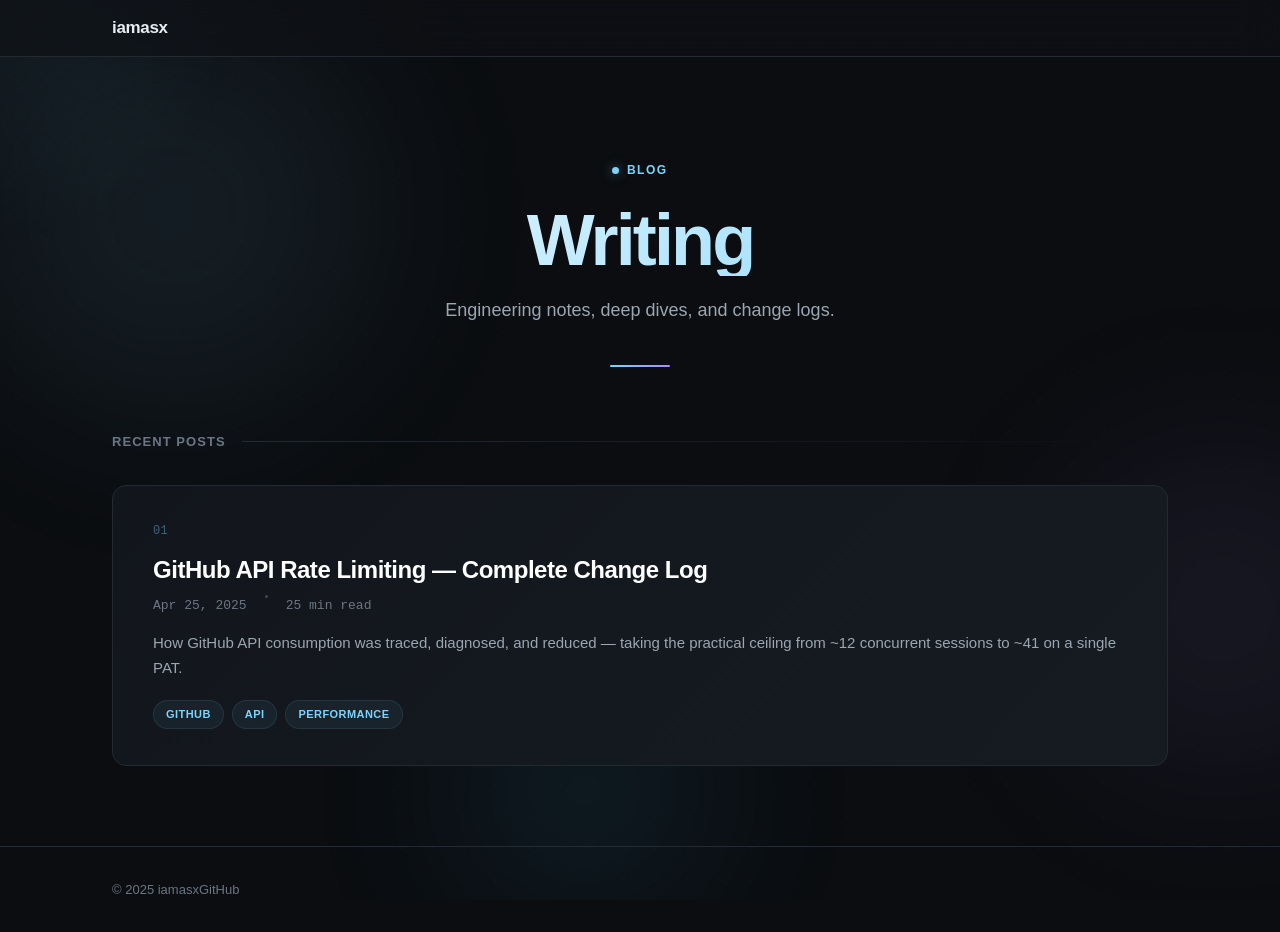
==== commit 379203bb: "redesign homepage with animations and visual polish Adds floating gradient orbs, dot grid overlay, m" ====
--- a/index.html
+++ b/index.html
@@ -6,8 +6,91 @@
   <title>iamasx — Blog</title>
   <link rel="stylesheet" href="assets/css/shared.css">
   <style>
+    html { scroll-behavior: smooth; }
+
+    /* ── Ambient background ── */
+    .ambient {
+      position: fixed;
+      inset: 0;
+      z-index: -1;
+      overflow: hidden;
+      pointer-events: none;
+    }
+
+    .orb {
+      position: absolute;
+      border-radius: 50%;
+      filter: blur(80px);
+      opacity: 0.12;
+      animation: float 20s ease-in-out infinite;
+    }
+
+    .orb-1 {
+      width: 600px; height: 600px;
+      background: radial-gradient(circle, #7dd3fc, transparent 70%);
+      top: -10%; left: -10%;
+      animation-delay: 0s;
+    }
+
+    .orb-2 {
+      width: 500px; height: 500px;
+      background: radial-gradient(circle, #a78bfa, transparent 70%);
+      top: 40%; right: -15%;
+      animation-delay: -7s;
+      animation-duration: 25s;
+    }
+
+    .orb-3 {
+      width: 400px; height: 400px;
+      background: radial-gradient(circle, #38bdf8, transparent 70%);
+      bottom: -10%; left: 30%;
+      animation-delay: -14s;
+      animation-duration: 22s;
+    }
+
+    @keyframes float {
+      0%, 100% { transform: translate(0, 0) scale(1); }
+      25% { transform: translate(40px, -30px) scale(1.05); }
+      50% { transform: translate(-20px, 20px) scale(0.95); }
+      75% { transform: translate(30px, 40px) scale(1.02); }
+    }
+
+    /* ── Dot grid ── */
+    .dot-grid {
+      position: fixed;
+      inset: 0;
+      z-index: -1;
+      background-image: radial-gradient(circle, rgba(125, 211, 252, 0.04) 1px, transparent 1px);
+      background-size: 32px 32px;
+      pointer-events: none;
+    }
+
+    /* ── Mouse glow ── */
+    .mouse-glow {
+      position: fixed;
+      width: 500px;
+      height: 500px;
+      border-radius: 50%;
+      background: radial-gradient(circle, rgba(125, 211, 252, 0.06), transparent 70%);
+      pointer-events: none;
+      z-index: -1;
+      transform: translate(-50%, -50%);
+      transition: left 0.3s ease-out, top 0.3s ease-out;
+    }
+
+    /* ── Nav ── */
+    .site-nav {
+      background: rgba(15, 18, 22, 0.6);
+      backdrop-filter: blur(20px);
+      -webkit-backdrop-filter: blur(20px);
+      animation: fadeDown 0.8s ease-out;
+    }
+
+    /* ── Hero header ── */
     .site-header {
-      padding: 72px 0 48px;
+      padding: 100px 0 64px;
+      text-align: center;
+      position: relative;
     }
 
     .site-header .eyebrow {
@@ -17,9 +100,11 @@
       font-size: 12px;
       font-weight: 600;
       text-transform: uppercase;
-      letter-spacing: 0.08em;
+      letter-spacing: 0.12em;
       color: var(--accent);
-      margin-bottom: 16px;
+      margin-bottom: 24px;
+      opacity: 0;
+      animation: fadeUp 0.7s ease-out 0.2s forwards;
     }
 
     .site-header .eyebrow .dot {
@@ -27,70 +112,191 @@
       height: 7px;
       border-radius: 50%;
       background: var(--accent);
+      animation: pulse 2s ease-in-out infinite;
+      box-shadow: 0 0 12px rgba(125, 211, 252, 0.5);
     }
 
     .site-header h1 {
-      font-size: 48px;
-      font-weight: 700;
-      letter-spacing: -0.03em;
-      color: #fff;
-      margin-bottom: 10px;
+      font-size: 72px;
+      font-weight: 800;
+      letter-spacing: -0.04em;
+      line-height: 1;
+      margin-bottom: 20px;
+      background: linear-gradient(135deg, #fff 0%, #7dd3fc 50%, #a78bfa 100%);
+      background-size: 200% 200%;
+      -webkit-background-clip: text;
+      background-clip: text;
+      -webkit-text-fill-color: transparent;
+      animation: fadeUp 0.7s ease-out 0.35s forwards, gradientShift 8s ease-in-out infinite;
+      opacity: 0;
     }
 
     .site-header .sub {
-      font-size: 17px;
+      font-size: 18px;
       color: var(--ink-dim);
-      line-height: 1.5;
+      line-height: 1.6;
+      max-width: 440px;
+      margin: 0 auto;
+      opacity: 0;
+      animation: fadeUp 0.7s ease-out 0.5s forwards;
+    }
+
+    .header-line {
+      width: 60px;
+      height: 2px;
+      background: linear-gradient(90deg, var(--accent), #a78bfa);
+      margin: 40px auto 0;
+      border-radius: 2px;
+      opacity: 0;
+      animation: scaleIn 0.6s ease-out 0.7s forwards;
+    }
+
+    /* ── Section title ── */
+    .section-label {
+      display: flex;
+      align-items: center;
+      gap: 16px;
+      margin-bottom: 32px;
+      opacity: 0;
+      animation: fadeUp 0.7s ease-out 0.8s forwards;
+    }
+
+    .section-label span {
+      font-size: 13px;
+      font-weight: 600;
+      text-transform: uppercase;
+      letter-spacing: 0.08em;
+      color: var(--ink-faint);
+      white-space: nowrap;
+    }
+
+    .section-label::after {
+      content: "";
+      flex: 1;
+      height: 1px;
+      background: linear-gradient(90deg, var(--line), transparent);
     }
 
     /* ── Blog grid ── */
     .blog-grid {
       display: grid;
-      grid-template-columns: repeat(auto-fill, minmax(480px, 1fr));
-      gap: 20px;
-    }
-
+      grid-template-columns: 1fr;
+      gap: 24px;
+    }
+
+    /* ── Blog card ── */
     .blog-card {
+      --glow: rgba(125, 211, 252, 0);
       display: block;
-      background: var(--panel);
+      position: relative;
+      background: linear-gradient(135deg, var(--panel), var(--panel-2));
       border: 1px solid var(--line);
       border-radius: var(--radius);
-      padding: 28px 32px;
-      transition: border-color 0.2s, transform 0.2s;
+      padding: 36px 40px;
       color: inherit;
+      transition: transform 0.35s cubic-bezier(0.22, 1, 0.36, 1),
+                  border-color 0.35s ease,
+                  box-shadow 0.35s ease;
+      overflow: hidden;
+      opacity: 0;
+      animation: fadeUp 0.6s ease-out forwards;
+    }
+
+    .blog-card::before {
+      content: "";
+      position: absolute;
+      inset: 0;
+      border-radius: var(--radius);
+      background: radial-gradient(600px circle at var(--mx, 50%) var(--my, 50%),
+                    rgba(125, 211, 252, 0.06), transparent 60%);
+      opacity: 0;
+      transition: opacity 0.35s ease;
+      pointer-events: none;
+    }
+
+    .blog-card:hover::before { opacity: 1; }
+
+    .blog-card::after {
+      content: "";
+      position: absolute;
+      top: 16px;
+      right: 20px;
+      width: 36px;
+      height: 36px;
+      border-radius: 50%;
+      background: rgba(125, 211, 252, 0.06);
+      display: flex;
+      align-items: center;
+      justify-content: center;
+      transition: background 0.3s, transform 0.3s;
+      background-image: url("data:image/svg+xml,%3Csvg xmlns='http://www.w3.org/2000/svg' width='16' height='16' fill='none' stroke='%237dd3fc' stroke-width='2' stroke-linecap='round' stroke-linejoin='round'%3E%3Cpath d='M5 11L11 5M11 5H6M11 5V10'/%3E%3C/svg%3E");
+      background-repeat: no-repeat;
+      background-position: center;
+      opacity: 0;
+      transform: translate(4px, -4px);
+    }
+
+    .blog-card:hover::after {
+      opacity: 1;
+      transform: translate(0, 0);
     }
 
     .blog-card:hover {
-      border-color: var(--line-2);
-      transform: translateY(-2px);
+      border-color: rgba(125, 211, 252, 0.2);
+      transform: translateY(-4px);
+      box-shadow: 0 8px 40px rgba(125, 211, 252, 0.07),
+                  0 0 0 1px rgba(125, 211, 252, 0.05);
+    }
+
+    .blog-card .card-number {
+      font-size: 12px;
+      font-family: ui-monospace, SFMono-Regular, "SF Mono", Menlo, Consolas, monospace;
+      color: var(--accent);
+      opacity: 0.4;
+      margin-bottom: 14px;
+      letter-spacing: 0.02em;
     }
 
     .blog-card .card-title {
-      font-size: 20px;
+      font-size: 24px;
       font-weight: 700;
       color: #fff;
-      letter-spacing: -0.01em;
-      margin-bottom: 8px;
-      line-height: 1.3;
-      transition: color 0.15s;
+      letter-spacing: -0.02em;
+      margin-bottom: 10px;
+      line-height: 1.25;
+      transition: color 0.25s;
     }
 
     .blog-card:hover .card-title { color: var(--accent); }
 
     .blog-card .card-meta {
       display: flex;
-      gap: 16px;
+      gap: 18px;
       font-size: 13px;
       font-family: ui-monospace, SFMono-Regular, "SF Mono", Menlo, Consolas, monospace;
       color: var(--ink-faint);
-      margin-bottom: 12px;
+      margin-bottom: 14px;
+    }
+
+    .blog-card .card-meta span {
+      display: inline-flex;
+      align-items: center;
+      gap: 6px;
+    }
+
+    .meta-dot {
+      width: 3px;
+      height: 3px;
+      border-radius: 50%;
+      background: var(--ink-faint);
+      opacity: 0.5;
     }
 
     .blog-card .card-desc {
-      font-size: 14px;
+      font-size: 15px;
       color: var(--ink-dim);
-      line-height: 1.6;
-      margin-bottom: 16px;
+      line-height: 1.65;
+      margin-bottom: 20px;
     }
 
     .blog-card .card-tags {
@@ -101,30 +307,102 @@
 
     .tag {
       display: inline-block;
-      font-size: 12px;
-      font-weight: 500;
-      padding: 3px 10px;
+      font-size: 11px;
+      font-weight: 600;
+      text-transform: uppercase;
+      letter-spacing: 0.04em;
+      padding: 4px 12px;
       border-radius: 20px;
-      background: rgba(125, 211, 252, 0.10);
+      background: rgba(125, 211, 252, 0.06);
+      border: 1px solid rgba(125, 211, 252, 0.1);
       color: var(--accent);
+      transition: background 0.25s, border-color 0.25s;
+    }
+
+    .blog-card:hover .tag {
+      background: rgba(125, 211, 252, 0.1);
+      border-color: rgba(125, 211, 252, 0.2);
     }
 
     .empty-state {
       text-align: center;
-      padding: 64px 20px;
+      padding: 80px 20px;
       color: var(--ink-faint);
       font-size: 15px;
     }
 
+    /* ── Footer ── */
+    .site-footer {
+      opacity: 0;
+      animation: fadeUp 0.6s ease-out 1.2s forwards;
+    }
+
+    .footer-inner {
+      display: flex;
+      align-items: center;
+      justify-content: space-between;
+    }
+
+    .footer-links {
+      display: flex;
+      gap: 20px;
+    }
+
+    .footer-links a {
+      font-size: 13px;
+      color: var(--ink-faint);
+      transition: color 0.2s;
+    }
+
+    .footer-links a:hover { color: var(--accent); }
+
+    /* ── Animations ── */
+    @keyframes fadeUp {
+      from { opacity: 0; transform: translateY(20px); }
+      to { opacity: 1; transform: translateY(0); }
+    }
+
+    @keyframes fadeDown {
+      from { opacity: 0; transform: translateY(-10px); }
+      to { opacity: 1; transform: translateY(0); }
+    }
+
+    @keyframes scaleIn {
+      from { opacity: 0; transform: scaleX(0); }
+      to { opacity: 1; transform: scaleX(1); }
+    }
+
+    @keyframes pulse {
+      0%, 100% { opacity: 1; box-shadow: 0 0 12px rgba(125, 211, 252, 0.5); }
+      50% { opacity: 0.5; box-shadow: 0 0 20px rgba(125, 211, 252, 0.8); }
+    }
+
+    @keyframes gradientShift {
+      0%, 100% { background-position: 0% 50%; }
+      50% { background-position: 100% 50%; }
+    }
+
+    /* ── Responsive ── */
     @media (max-width: 560px) {
-      .blog-grid { grid-template-columns: 1fr; }
-      .site-header { padding: 48px 0 32px; }
-      .site-header h1 { font-size: 32px; }
-      .blog-card { padding: 22px 20px; }
+      .site-header { padding: 64px 0 40px; }
+      .site-header h1 { font-size: 44px; }
+      .site-header .sub { font-size: 16px; }
+      .blog-card { padding: 24px 22px; }
+      .blog-card .card-title { font-size: 20px; }
+      .orb { filter: blur(60px); opacity: 0.08; }
     }
   </style>
 </head>
 <body>
+  <!-- Ambient background -->
+  <div class="ambient">
+    <div class="orb orb-1"></div>
+    <div class="orb orb-2"></div>
+    <div class="orb orb-3"></div>
+  </div>
+  <div class="dot-grid"></div>
+  <div class="mouse-glow" id="mouseGlow"></div>
+
   <nav class="site-nav">
     <div class="wrap">
       <a href="./" class="site-name">iamasx</a>
@@ -136,7 +414,10 @@
       <div class="eyebrow"><span class="dot"></span>Blog</div>
       <h1>Writing</h1>
       <p class="sub">Engineering notes, deep dives, and change logs.</p>
+      <div class="header-line"></div>
     </header>
+
+    <div class="section-label"><span>Recent Posts</span></div>
 
     <div id="blog-list" class="blog-grid"></div>
 
@@ -149,13 +430,38 @@
 
   <footer class="site-footer">
     <div class="wrap">
-      <p>&copy; 2025 iamasx</p>
+      <div class="footer-inner">
+        <p>&copy; 2025 iamasx</p>
+        <div class="footer-links">
+          <a href="https://github.com/iamasx" target="_blank" rel="noopener">GitHub</a>
+        </div>
+      </div>
     </div>
   </footer>
 
   <script src="assets/js/blogs.js"></script>
   <script>
     (function () {
+      // Mouse glow follow
+      var glow = document.getElementById('mouseGlow');
+      document.addEventListener('mousemove', function (e) {
+        glow.style.left = e.clientX + 'px';
+        glow.style.top = e.clientY + 'px';
+      });
+
+      // Card spotlight effect — track mouse position relative to each card
+      document.addEventListener('mousemove', function (e) {
+        var cards = document.querySelectorAll('.blog-card');
+        cards.forEach(function (card) {
+          var rect = card.getBoundingClientRect();
+          var x = e.clientX - rect.left;
+          var y = e.clientY - rect.top;
+          card.style.setProperty('--mx', x + 'px');
+          card.style.setProperty('--my', y + 'px');
+        });
+      });
+
+      // Render blog posts
       var posts = window.BLOG_POSTS || [];
       var container = document.getElementById('blog-list');
 
@@ -173,10 +479,13 @@
         return d.toLocaleDateString('en-US', { month: 'short', day: 'numeric', year: 'numeric' });
       }
 
-      posts.forEach(function (post) {
+      function padNum(n) { return n < 10 ? '0' + n : '' + n; }
+
+      posts.forEach(function (post, i) {
         var card = document.createElement('a');
         card.href = 'posts/' + post.slug + '/';
         card.className = 'blog-card';
+        card.style.animationDelay = (0.9 + i * 0.12) + 's';
 
         var tagsHtml = '';
         if (post.tags && post.tags.length) {
@@ -186,9 +495,11 @@
         }
 
         card.innerHTML =
+          '<div class="card-number">' + padNum(i + 1) + '</div>' +
           '<div class="card-title">' + post.title + '</div>' +
           '<div class="card-meta">' +
             '<span>' + formatDate(post.date) + '</span>' +
+            '<span class="meta-dot"></span>' +
             '<span>' + post.readingTime + ' read</span>' +
           '</div>' +
           '<div class="card-desc">' + post.description + '</div>' +
